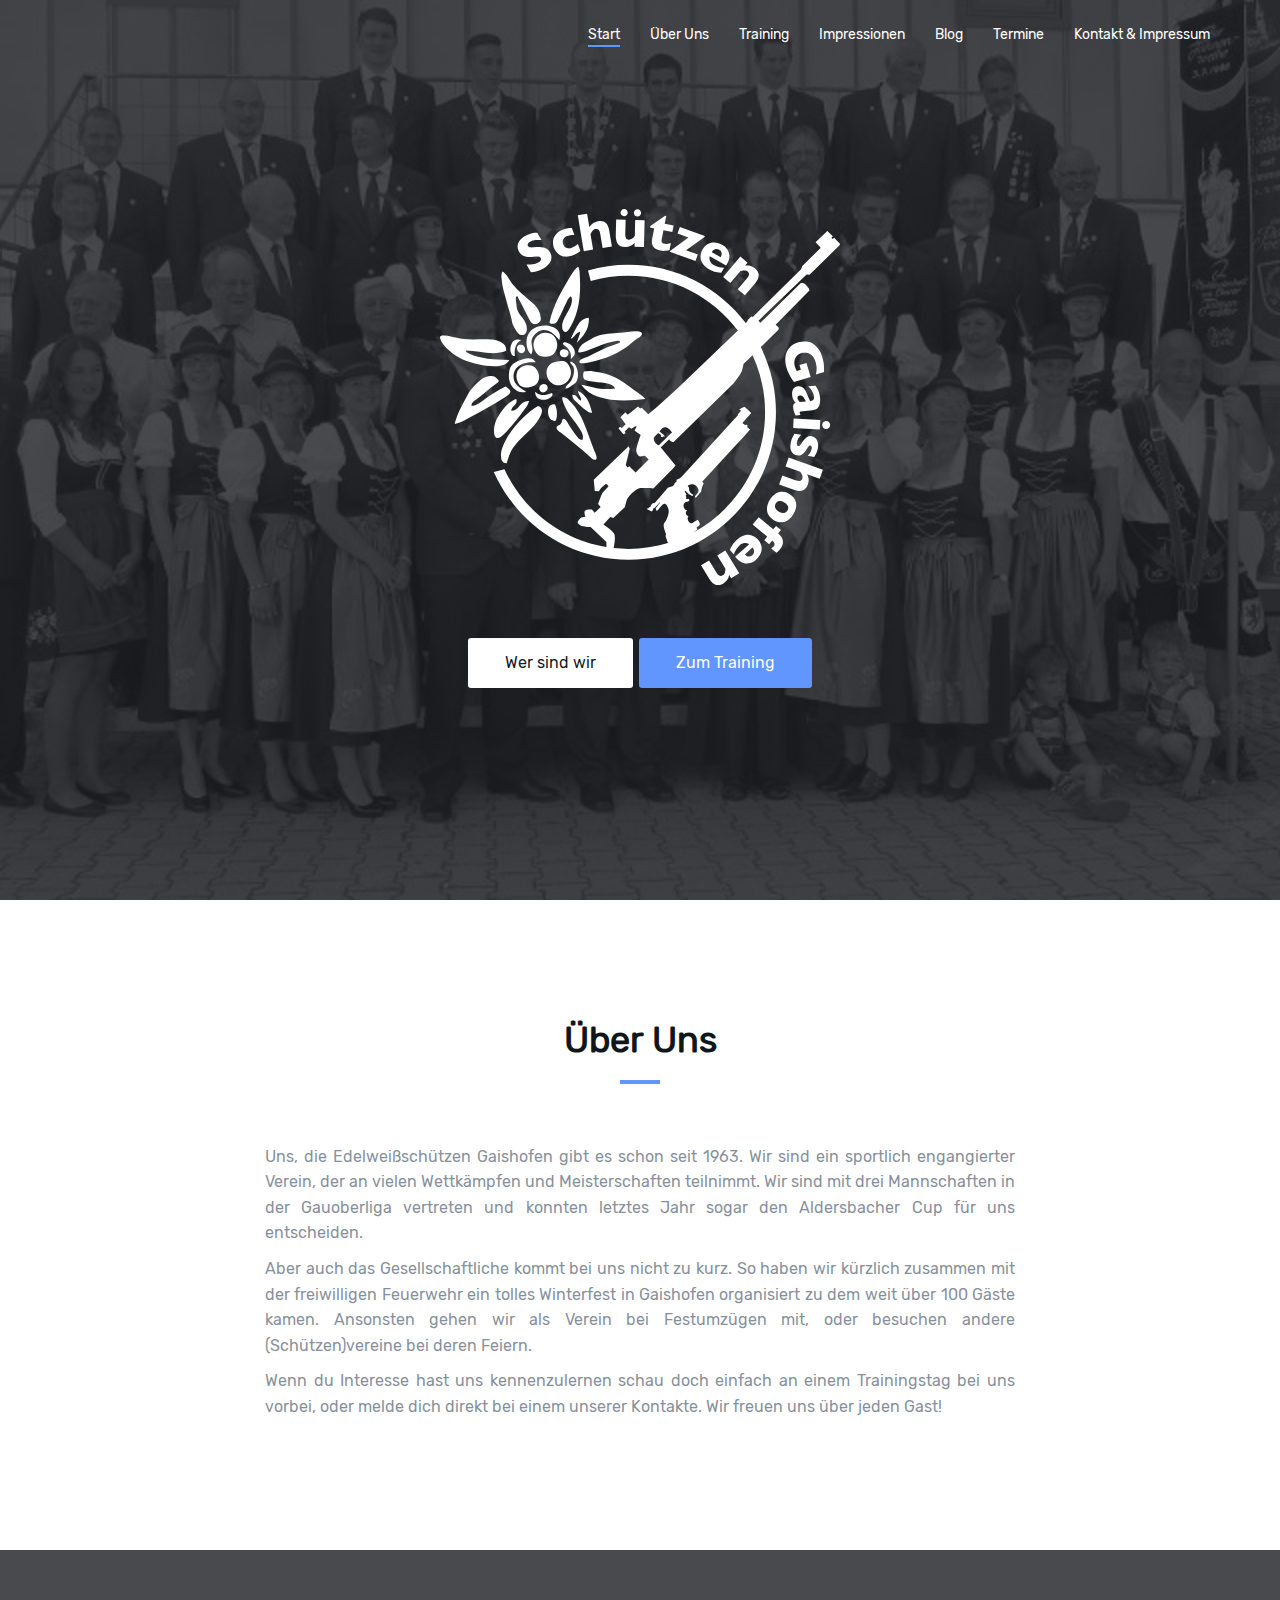
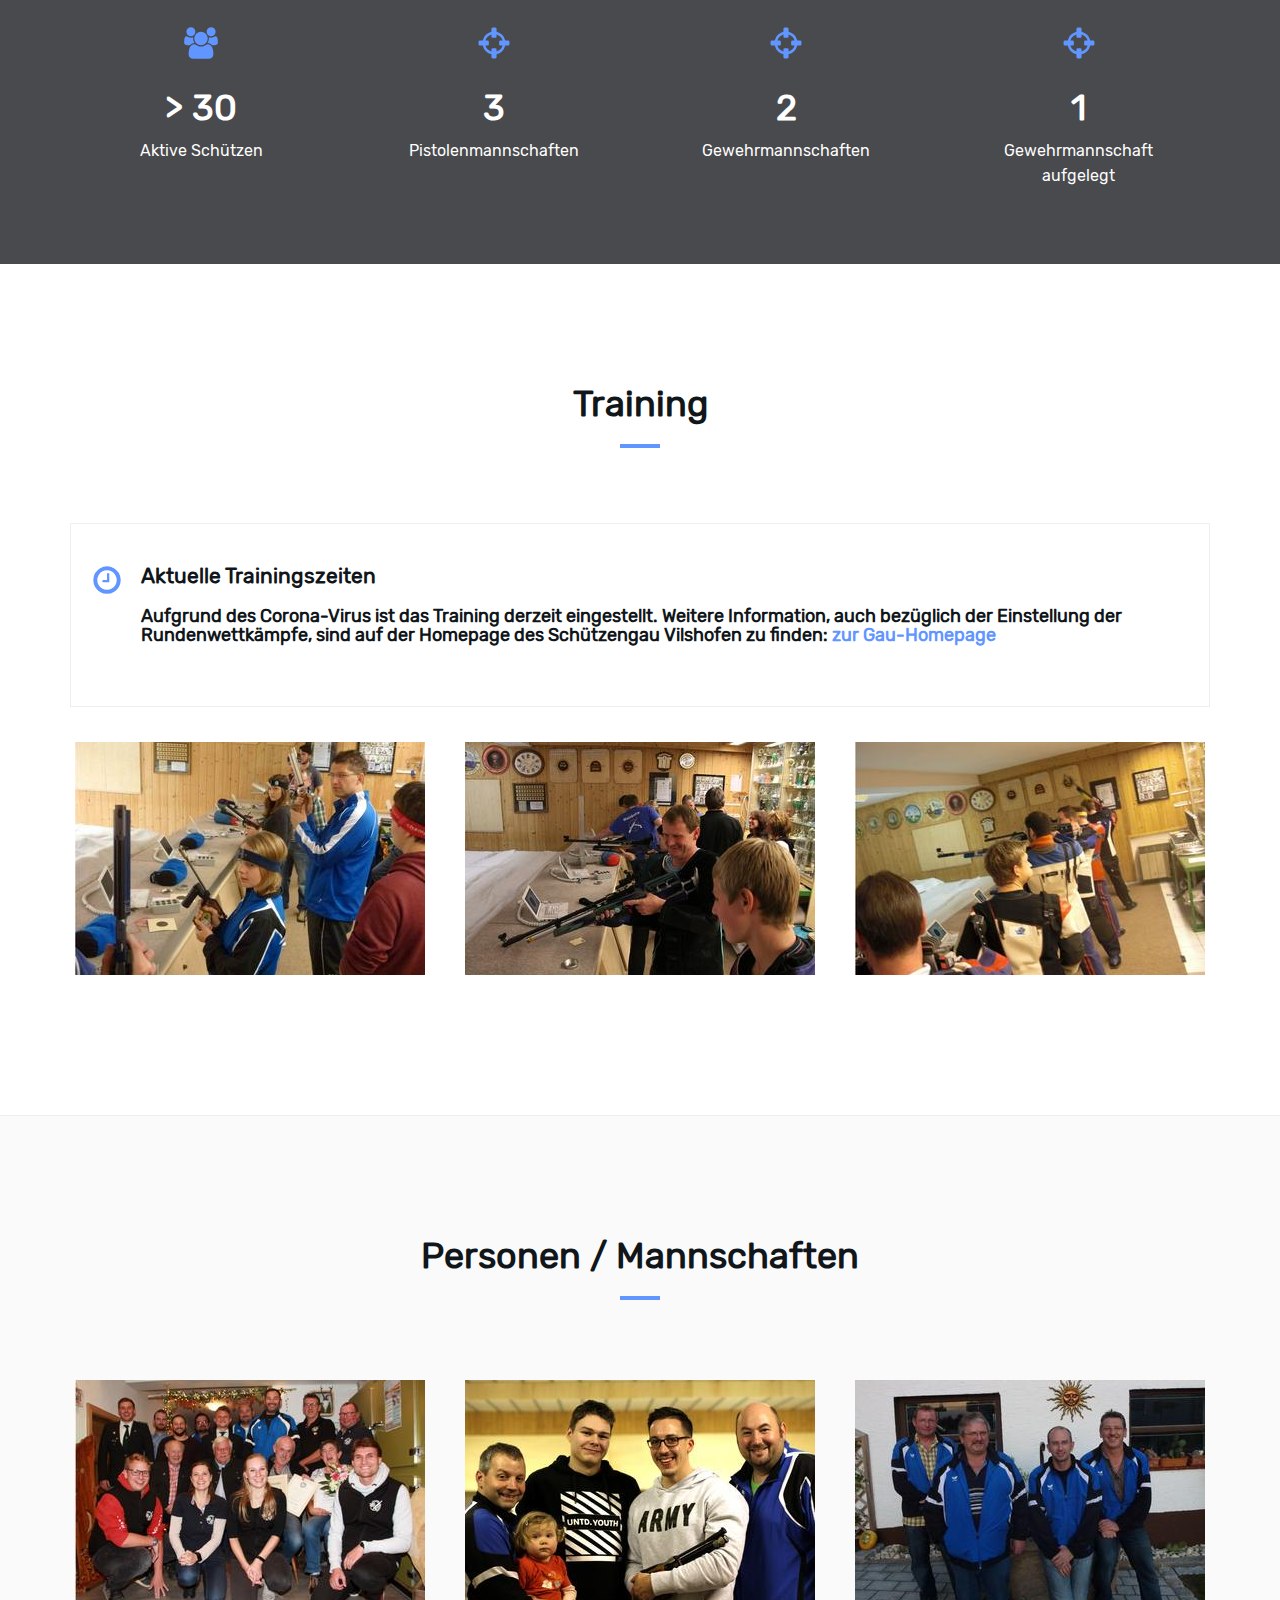
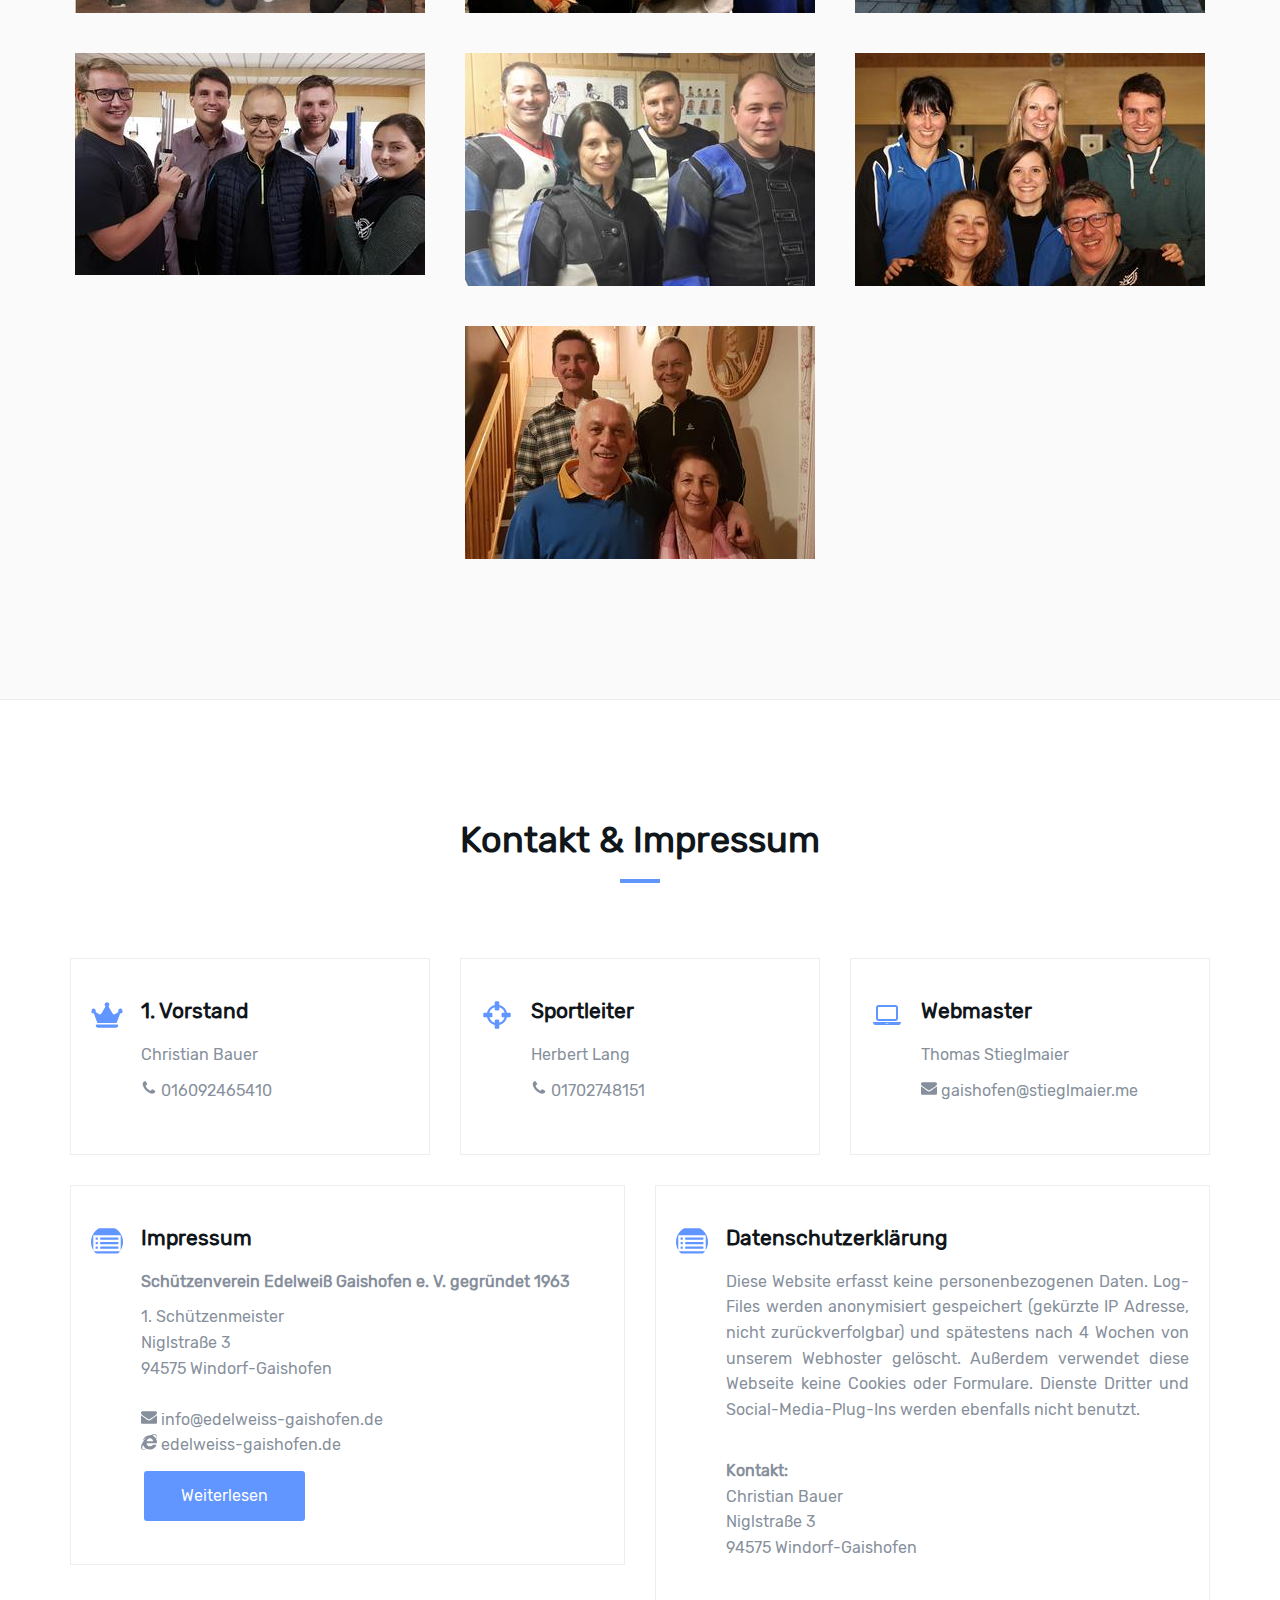
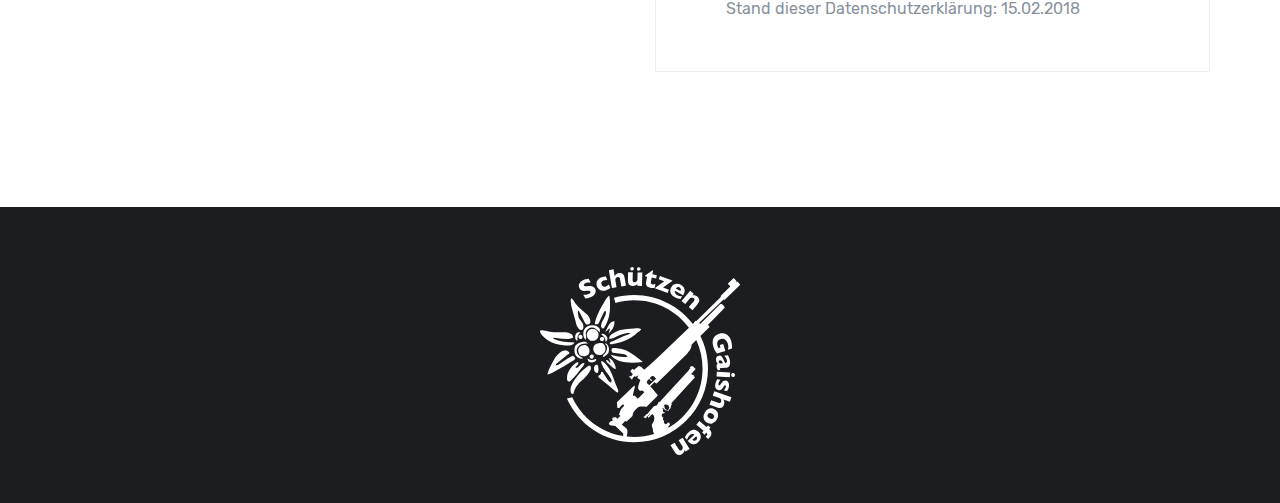
==== index.html @ 00c6cfe8 "Deploying to gh-pages from @ stieglma/schuetzen-homepage@9ee8846541df0fbdca6d14d2d46ef4770d014f0c 🚀" ====
<!DOCTYPE html><html lang="de"><head><meta charset="utf-8"><meta content="IE=edge" http-equiv="X-UA-Compatible"><meta content="width=device-width, initial-scale=1" name="viewport"><title>Schützenverein Edelweiß Gaishofen</title><link href="/theme/css/style.min.css?6a1dbee7" rel="stylesheet"></head><body><header id="home"><div class="bg-img" style="background-image: url('/theme/img/schuetzenverein_sw.jpg');"><div class="overlay"></div></div><nav class="navbar nav-transparent" id="nav"><div class="container"><div class="navbar-header"><div class="nav-collapse"><span></span></div></div><ul class="main-nav nav navbar-nav navbar-right"><li><a href="#home">Start</a></li><li><a href="#about">Über Uns</a></li><li><a href="#training">Training</a></li><li><a href="#impressions">Impressionen</a></li><li><a href="/blog.html">Blog</a></li><li><a href="/termine.html">Termine</a></li><li><a href="#contact">Kontakt &amp; Impressum</a></li></ul></div></nav><div class="home-wrapper"><div class="container"><div class="row"><div class="col-md-10 col-md-offset-1"><div class="home-content"><svg height="421.81848" viewbox="0 0 448.53719 421.81846" width="448.5372" xmlns="http://www.w3.org/2000/svg" xmlns:svg="http://www.w3.org/2000/svg"><style id="style2" type="text/css"> .st0{fill:#FFFFFF;} .st1{fill-rule:evenodd;clip-rule:evenodd;fill:#FFFFFF;} </style><g id="g38" transform="translate(-238.7628,-79.218353)"><path class="st0" d="m 362.12,127.56 c 1.25,2.22 1.76,4.46 1.54,6.72 -0.23,2.26 -1.11,4.39 -2.66,6.4 -1.55,2 -3.63,3.75 -6.26,5.23 -0.73,0.41 -1.66,0.87 -2.78,1.38 -1.12,0.51 -2.68,1.04 -4.69,1.61 -2.01,0.57 -4.2,0.97 -6.59,1.21 l -4.89,-8.71 c 2.42,0.1 4.7,0.03 6.84,-0.21 2.15,-0.24 4.21,-0.92 6.19,-2.03 1.83,-1.03 2.84,-1.99 3.04,-2.9 0.2,-0.91 0.15,-1.63 -0.15,-2.16 -0.54,-0.96 -1.45,-1.5 -2.74,-1.64 -1.29,-0.14 -3.01,-0.06 -5.17,0.23 -2.4,0.28 -4.61,0.34 -6.62,0.2 -2.01,-0.14 -3.89,-0.67 -5.64,-1.6 -1.75,-0.93 -3.18,-2.38 -4.29,-4.36 -1.07,-1.91 -1.58,-3.9 -1.51,-5.98 0.07,-2.07 0.81,-4.11 2.22,-6.12 1.41,-2.01 3.51,-3.79 6.29,-5.36 1.98,-1.11 3.92,-1.95 5.82,-2.51 1.9,-0.56 3.53,-0.91 4.89,-1.05 1.36,-0.14 2.33,-0.18 2.89,-0.14 l 4.68,8.32 c -2.04,-0.22 -4.18,-0.25 -6.42,-0.06 -2.25,0.18 -4.38,0.85 -6.42,1.99 -1.33,0.75 -2.15,1.55 -2.46,2.4 -0.31,0.85 -0.25,1.65 0.17,2.4 0.39,0.7 1.03,1.14 1.92,1.31 0.88,0.18 2.3,0.2 4.25,0.07 3.45,-0.25 6.29,-0.33 8.5,-0.23 2.22,0.1 4.16,0.56 5.85,1.38 1.68,0.8 3.08,2.21 4.2,4.21 z" id="path4" style="fill:#ffffff"></path><path class="st0" d="m 396.25,126.19 c -0.72,0.61 -1.49,1.21 -2.32,1.81 -0.83,0.59 -1.79,1.18 -2.88,1.77 -1.09,0.58 -2.32,1.12 -3.69,1.6 -3.08,1.09 -5.88,1.5 -8.38,1.21 -2.5,-0.29 -4.61,-1.01 -6.32,-2.18 -1.71,-1.17 -3.08,-2.5 -4.11,-3.98 -1.03,-1.49 -1.76,-2.86 -2.21,-4.11 -0.45,-1.26 -0.73,-2.78 -0.86,-4.59 -0.13,-1.8 0.09,-3.67 0.67,-5.6 0.58,-1.93 1.76,-3.79 3.52,-5.58 1.77,-1.79 4.21,-3.24 7.33,-4.35 2.09,-0.74 3.84,-1.2 5.25,-1.37 1.42,-0.17 2.89,-0.24 4.41,-0.22 l 2.78,7.84 c -3.62,0.12 -6.34,0.5 -8.16,1.15 -1.77,0.63 -3.16,1.72 -4.15,3.28 -1,1.56 -1.09,3.46 -0.3,5.72 0.53,1.5 1.32,2.63 2.37,3.42 1.05,0.78 2.18,1.23 3.4,1.33 1.22,0.11 2.36,-0.03 3.41,-0.4 1,-0.35 2.08,-0.9 3.25,-1.65 1.17,-0.75 2.57,-1.72 4.2,-2.92 z" id="path6" style="fill:#ffffff"></path><path class="st0" d="m 431.5,121.18 -10.43,1.75 -2.56,-15.3 c -0.02,-0.12 -0.03,-0.23 -0.04,-0.34 -0.01,-0.11 -0.04,-0.34 -0.1,-0.68 -0.24,-1.41 -0.75,-2.65 -1.55,-3.73 -0.79,-1.08 -2.03,-1.48 -3.71,-1.19 -1.31,0.22 -2.4,0.85 -3.26,1.9 -0.86,1.05 -1.63,2.31 -2.31,3.8 l 2.9,17.33 -10.44,1.73 -6.73,-40.16 10.43,-1.75 2.5,14.89 c 1.41,-2.12 2.9,-3.66 4.47,-4.61 1.57,-0.95 3.3,-1.58 5.2,-1.9 7.07,-1.18 11.27,2.19 12.6,10.13 z" id="path8" style="fill:#ffffff"></path><path class="st0" d="m 467.51,121.71 -10.6,-0.27 0.11,-4.26 c -1.53,1.57 -3.12,2.73 -4.78,3.48 -1.66,0.75 -3.63,1.1 -5.92,1.04 -4.52,-0.11 -7.42,-1.51 -8.68,-4.17 -1.27,-2.67 -1.86,-5.66 -1.77,-8.97 l 0.45,-17.56 10.6,0.27 -0.4,15.54 -0.02,0.62 c -0.04,1.63 0.19,3.06 0.7,4.29 0.51,1.24 1.66,1.88 3.46,1.92 1.55,0.04 2.78,-0.37 3.7,-1.23 0.92,-0.86 1.87,-1.96 2.85,-3.31 l 0.44,-17.56 10.6,0.27 z M 449.27,83.34 c -0.03,1.1 -0.44,2.03 -1.23,2.81 -0.8,0.77 -1.76,1.14 -2.89,1.12 -1.12,-0.03 -2.05,-0.45 -2.82,-1.28 -0.76,-0.82 -1.13,-1.77 -1.1,-2.85 0.03,-1.08 0.44,-2.01 1.25,-2.79 0.8,-0.78 1.76,-1.16 2.88,-1.13 1.11,0.03 2.05,0.45 2.82,1.28 0.74,0.81 1.11,1.76 1.09,2.84 z m 14.97,0.38 c -0.03,1.1 -0.44,2.03 -1.23,2.8 -0.79,0.77 -1.76,1.15 -2.89,1.12 -1.14,-0.03 -2.08,-0.45 -2.83,-1.26 -0.76,-0.81 -1.12,-1.77 -1.09,-2.86 0.03,-1.09 0.44,-2.03 1.23,-2.81 0.79,-0.77 1.76,-1.15 2.89,-1.12 1.12,0.03 2.05,0.45 2.82,1.28 0.76,0.82 1.13,1.77 1.1,2.85 z" id="path10" style="fill:#ffffff"></path><path class="st0" d="m 496.08,125.49 c -1.18,0.31 -2.76,0.52 -4.75,0.63 -1.99,0.11 -3.85,0 -5.58,-0.34 -7.48,-1.46 -10.51,-5.84 -9.08,-13.14 l 2.28,-11.71 -4.7,-0.92 0.36,-1.82 16.69,-11.47 1.18,0.23 -1.72,8.8 9.92,1.93 -1.4,7.21 -9.92,-1.93 -1.83,9.4 c -0.21,1.1 -0.32,1.99 -0.31,2.69 0,0.7 0.27,1.33 0.81,1.91 0.54,0.57 1.44,0.98 2.71,1.23 1.65,0.32 3.96,0.05 6.92,-0.81 z" id="path12" style="fill:#ffffff"></path><path class="st0" d="m 535.38,110.5 -20.66,14.97 13.17,4.78 -2.67,7.35 -28.83,-10.47 0.33,-0.91 20.66,-14.97 -12.32,-4.47 2.67,-7.35 27.97,10.16 z" id="path14" style="fill:#ffffff"></path><path class="st0" d="m 559.59,142.66 -18.34,-10.37 c -0.54,1.79 -0.39,3.58 0.44,5.38 0.83,1.8 2.13,3.2 3.9,4.2 3.1,1.75 7.02,2.82 11.76,3.2 l -3.22,5.7 c -1.74,-0.06 -3.73,-0.35 -5.97,-0.86 -2.24,-0.51 -4.85,-1.61 -7.81,-3.29 -3.21,-1.81 -5.6,-3.95 -7.17,-6.42 -1.58,-2.47 -2.34,-5.04 -2.3,-7.71 0.04,-2.68 0.79,-5.31 2.26,-7.9 1.45,-2.56 3.3,-4.53 5.56,-5.92 2.26,-1.39 4.84,-2.02 7.74,-1.9 2.9,0.12 5.95,1.09 9.16,2.9 2.12,1.19 3.9,2.81 5.36,4.83 1.45,2.03 2.23,4.43 2.33,7.22 0.1,2.79 -0.78,5.82 -2.63,9.1 z m -6.07,-9.44 c 0.94,-1.67 1.29,-3.24 1.02,-4.7 -0.26,-1.46 -1.17,-2.64 -2.72,-3.51 -1.54,-0.87 -3.06,-1.06 -4.58,-0.58 -1.52,0.48 -2.74,1.54 -3.67,3.17 z" id="path16" style="fill:#ffffff"></path><path class="st0" d="m 580.68,176.03 -8.08,-6.82 10,-11.86 0.4,-0.47 c 1.06,-1.26 1.78,-2.53 2.16,-3.81 0.37,-1.28 -0.13,-2.51 -1.52,-3.69 -0.66,-0.56 -1.34,-0.92 -2.05,-1.1 -0.71,-0.18 -1.43,-0.24 -2.15,-0.18 -0.73,0.05 -1.38,0.15 -1.95,0.28 -0.57,0.13 -1.17,0.28 -1.8,0.45 l -11.33,13.43 -8.08,-6.82 19.29,-22.86 8.08,6.82 -2.77,3.28 c 2.42,-0.29 4.5,-0.17 6.24,0.37 1.74,0.54 3.4,1.46 4.97,2.79 5.48,4.62 5.45,10.21 -0.08,16.77 z" id="path18" style="fill:#ffffff"></path><path class="st0" d="m 635.68,273.07 c -0.57,-0.75 -1.05,-1.39 -1.44,-1.93 -0.39,-0.54 -0.75,-1.06 -1.08,-1.56 -0.34,-0.5 -0.79,-1.24 -1.38,-2.21 -0.95,-1.66 -1.8,-3.34 -2.55,-5.05 -0.75,-1.71 -1.42,-3.55 -2.01,-5.51 -1.19,-3.96 -1.57,-7.83 -1.14,-11.62 0.43,-3.79 1.86,-7.15 4.3,-10.08 2.43,-2.93 5.86,-5.06 10.29,-6.39 2.85,-0.86 5.81,-1.18 8.87,-0.97 3.06,0.21 5.74,1.14 8.03,2.78 1.9,1.35 3.48,2.82 4.75,4.41 1.27,1.59 2.28,3.21 3.05,4.87 0.76,1.65 1.46,3.52 2.08,5.6 1.04,3.43 1.63,6.34 1.78,8.73 0.16,2.39 0.21,5.04 0.17,7.96 l -9.22,2.78 c 0.5,-2.07 0.8,-4.2 0.9,-6.38 0.1,-2.18 -0.29,-4.74 -1.18,-7.68 -1.02,-3.4 -2.48,-5.92 -4.38,-7.56 -1.9,-1.65 -3.86,-2.6 -5.88,-2.86 -2.02,-0.26 -3.87,-0.14 -5.54,0.36 -1.97,0.59 -3.64,1.6 -5.03,3.02 -1.38,1.42 -2.3,3.21 -2.74,5.37 -0.45,2.16 -0.27,4.55 0.52,7.18 0.45,1.5 1.13,3.03 2.03,4.6 l 4.58,-1.38 -1.59,-5.29 7.85,-2.36 4.69,15.56 z" id="path20" style="fill:#ffffff"></path><path class="st0" d="m 637.55,310.66 c -0.73,-1.49 -1.34,-2.87 -1.82,-4.15 -0.48,-1.28 -0.8,-2.83 -0.95,-4.67 -0.15,-1.74 0.06,-2.97 0.62,-3.71 0.56,-0.73 1.26,-1.29 2.12,-1.65 -1.01,-1.06 -1.88,-2.25 -2.59,-3.59 -0.71,-1.34 -1.16,-3.13 -1.35,-5.37 -0.18,-2.17 0.05,-3.95 0.69,-5.35 0.64,-1.4 1.51,-2.42 2.6,-3.05 1.1,-0.63 2.25,-1 3.46,-1.1 1.83,-0.15 3.39,0.18 4.67,1.01 1.28,0.83 2.36,1.99 3.26,3.49 0.89,1.5 1.86,3.5 2.89,6.01 0.59,1.42 1.04,2.5 1.35,3.23 0.31,0.73 0.54,1.28 0.71,1.64 0.17,0.36 0.38,0.73 0.63,1.13 1.44,-0.12 2.55,-0.51 3.32,-1.16 0.77,-0.66 1.07,-1.96 0.91,-3.91 -0.19,-2.3 -0.88,-4.4 -2.06,-6.28 -1.18,-1.89 -2.64,-3.58 -4.38,-5.09 l 8.08,-0.68 c 1.05,1.23 1.93,2.58 2.66,4.05 0.72,1.47 1.3,3.03 1.73,4.66 0.43,1.63 0.72,3.3 0.86,5 0.36,4.31 -0.2,7.63 -1.68,9.94 -1.48,2.32 -3.69,3.6 -6.62,3.85 l -11.51,0.97 c -1.09,0.09 -1.9,0.26 -2.42,0.51 -0.52,0.25 -0.76,0.65 -0.71,1.19 0.05,0.66 0.42,1.54 1.08,2.62 z m 4.47,-15.14 7.06,-0.59 c -1.22,-2.41 -2.29,-4.16 -3.2,-5.24 -0.91,-1.08 -2.05,-1.57 -3.44,-1.45 -1,0.08 -1.73,0.44 -2.21,1.06 -0.48,0.62 -0.69,1.31 -0.62,2.07 0.06,0.72 0.32,1.42 0.78,2.1 0.46,0.67 1.01,1.35 1.63,2.05 z" id="path22" style="fill:#ffffff"></path><path class="st0" d="m 634.76,324.79 0.54,-10.59 29.87,1.54 -0.55,10.59 z m 36.8,1.04 c -1.23,-0.06 -2.26,-0.56 -3.07,-1.48 -0.82,-0.92 -1.19,-1.99 -1.13,-3.21 0.04,-0.82 0.27,-1.56 0.7,-2.21 0.43,-0.65 0.99,-1.16 1.68,-1.52 0.7,-0.36 1.45,-0.51 2.28,-0.47 1.21,0.06 2.24,0.55 3.07,1.45 0.84,0.91 1.22,1.97 1.16,3.21 -0.06,1.21 -0.56,2.24 -1.48,3.07 -0.92,0.83 -1.99,1.22 -3.21,1.16 z" id="path24" style="fill:#ffffff"></path><path class="st0" d="m 639.05,355.42 c -2.7,-0.47 -4.73,-1.83 -6.07,-4.1 -1.35,-2.27 -1.69,-5.35 -1.01,-9.25 0.37,-2.18 0.91,-4.09 1.6,-5.72 0.69,-1.63 1.58,-3.39 2.66,-5.27 l 7.41,1.28 c -1.31,1.58 -2.33,2.98 -3.07,4.18 -0.75,1.2 -1.25,2.58 -1.52,4.12 -0.45,2.61 0.04,4.03 1.47,4.28 0.48,0.08 0.94,-0.03 1.38,-0.34 0.44,-0.31 0.98,-0.9 1.61,-1.75 0.64,-0.86 1.42,-2.01 2.34,-3.46 1.18,-1.78 2.6,-3.23 4.26,-4.33 1.66,-1.1 3.52,-1.48 5.59,-1.12 1.47,0.25 2.8,0.95 3.99,2.08 1.2,1.13 2.07,2.68 2.61,4.64 0.54,1.96 0.6,4.23 0.15,6.8 -0.11,0.62 -0.29,1.4 -0.54,2.34 -0.25,0.94 -0.69,2.11 -1.31,3.5 -0.62,1.39 -1.38,2.69 -2.28,3.88 l -7.21,-1.24 c 0.47,-0.55 0.87,-1.02 1.19,-1.39 0.32,-0.37 0.7,-0.88 1.13,-1.52 0.43,-0.64 0.85,-1.41 1.25,-2.3 0.4,-0.9 0.69,-1.83 0.86,-2.82 0.21,-1.2 0.11,-2.06 -0.27,-2.58 -0.39,-0.53 -0.81,-0.83 -1.27,-0.91 -0.48,-0.08 -0.97,0.07 -1.46,0.46 -0.5,0.39 -1.19,1.33 -2.08,2.83 -1.29,2.16 -2.52,3.86 -3.7,5.09 -1.18,1.23 -2.37,2.04 -3.59,2.44 -1.22,0.38 -2.59,0.44 -4.12,0.18 z" id="path26" style="fill:#ffffff"></path><path class="st0" d="m 619.02,388.03 3.55,-9.97 14.62,5.2 c 0.11,0.04 0.22,0.08 0.31,0.13 0.1,0.05 0.31,0.13 0.64,0.25 1.35,0.48 2.69,0.63 4.02,0.46 1.33,-0.17 2.28,-1.06 2.85,-2.67 0.45,-1.25 0.42,-2.51 -0.08,-3.77 -0.5,-1.26 -1.23,-2.55 -2.19,-3.87 l -16.55,-5.89 3.54,-9.96 38.37,13.64 -3.55,9.97 -14.23,-5.06 c 1.17,2.27 1.79,4.32 1.85,6.15 0.07,1.83 -0.22,3.65 -0.87,5.46 -2.4,6.76 -7.4,8.78 -14.98,6.08 z" id="path28" style="fill:#ffffff"></path><path class="st0" d="m 613.08,428.14 c -2.56,-1.52 -4.51,-3.43 -5.86,-5.74 -1.34,-2.3 -1.94,-4.9 -1.78,-7.81 0.15,-2.9 1.18,-5.95 3.07,-9.13 1.89,-3.18 4.08,-5.54 6.55,-7.06 2.48,-1.52 5.05,-2.24 7.7,-2.15 2.66,0.09 5.27,0.89 7.83,2.41 1.94,1.15 3.51,2.5 4.73,4.06 1.22,1.55 2.07,3.32 2.54,5.3 0.48,1.98 0.5,4.08 0.06,6.31 -0.43,2.23 -1.37,4.54 -2.8,6.95 -1.44,2.43 -3.05,4.37 -4.81,5.84 -1.77,1.46 -3.62,2.45 -5.54,2.96 -1.92,0.51 -3.87,0.6 -5.84,0.27 -1.96,-0.32 -3.91,-1.06 -5.85,-2.21 z m 5.69,-9.57 c 2.04,1.21 3.9,1.72 5.57,1.52 1.68,-0.2 3.02,-1.14 4.02,-2.82 0.99,-1.67 1.17,-3.29 0.55,-4.85 -0.63,-1.57 -1.96,-2.96 -4,-4.17 -2.02,-1.2 -3.89,-1.7 -5.6,-1.51 -1.71,0.19 -3.05,1.11 -4.03,2.76 -1,1.68 -1.18,3.31 -0.53,4.9 0.64,1.56 1.98,2.96 4.02,4.17 z" id="path30" style="fill:#ffffff"></path><path class="st0" d="m 610.16,459.89 c 1.31,-1 2.28,-1.89 2.92,-2.66 0.72,-0.87 1,-1.8 0.83,-2.76 -0.17,-0.97 -0.78,-1.88 -1.84,-2.75 l -0.81,-0.67 -3.4,4.13 -5.54,-4.56 3.4,-4.13 -16.35,-13.47 6.74,-8.19 16.35,13.47 3.1,-3.76 5.54,4.56 -3.1,3.77 0.41,0.34 c 1.62,1.33 2.89,2.91 3.82,4.72 0.93,1.82 1.26,3.84 0.99,6.08 -0.27,2.24 -1.39,4.56 -3.38,6.97 -1.12,1.36 -2.39,2.61 -3.81,3.75 z" id="path32" style="fill:#ffffff"></path><path class="st0" d="m 569.77,469.27 15.61,-14.15 c -1.53,-1.07 -3.28,-1.5 -5.24,-1.27 -1.97,0.22 -3.71,1.02 -5.21,2.39 -2.64,2.39 -4.89,5.78 -6.74,10.15 l -4.4,-4.85 c 0.61,-1.64 1.51,-3.44 2.7,-5.4 1.19,-1.97 3.05,-4.09 5.58,-6.38 2.73,-2.47 5.51,-4.07 8.35,-4.79 2.84,-0.72 5.52,-0.64 8.05,0.24 2.53,0.88 4.8,2.42 6.8,4.63 1.97,2.18 3.26,4.56 3.87,7.14 0.61,2.58 0.4,5.23 -0.63,7.95 -1.03,2.72 -2.9,5.31 -5.64,7.78 -1.8,1.63 -3.89,2.82 -6.27,3.56 -2.38,0.74 -4.91,0.72 -7.59,-0.06 -2.68,-0.78 -5.28,-2.57 -7.81,-5.35 z m 10.87,-2.79 c 1.29,1.42 2.67,2.24 4.14,2.45 1.47,0.21 2.87,-0.28 4.19,-1.48 1.31,-1.18 1.97,-2.57 2,-4.17 0.02,-1.59 -0.6,-3.09 -1.86,-4.48 z" id="path34" style="fill:#ffffff"></path><path class="st0" d="m 531.46,478.81 9.02,-5.53 8.11,13.22 0.32,0.53 c 0.86,1.4 1.84,2.48 2.94,3.25 1.1,0.76 2.43,0.66 3.98,-0.29 0.73,-0.45 1.3,-0.98 1.69,-1.6 0.39,-0.62 0.67,-1.28 0.85,-1.99 0.18,-0.71 0.29,-1.35 0.34,-1.93 0.06,-0.59 0.1,-1.2 0.14,-1.85 l -9.19,-14.98 9.02,-5.53 15.64,25.5 -9.02,5.53 -2.24,-3.66 c -0.49,2.39 -1.26,4.33 -2.31,5.81 -1.05,1.49 -2.46,2.76 -4.21,3.84 -6.11,3.75 -11.41,1.97 -15.9,-5.35 z" id="path36" style="fill:#ffffff"></path></g><path class="st1" d="m 226.4472,138.93165 c 0.08,3.7 -3.61,5.15 -6.04,6.91 -2.49,1.81 -4.85,4.07 -7.19,5.9 -12.52,9.81 -26.29,16.52 -46.5,20.3 -2.16,0.41 -9.93,2.36 -10.52,-0.55 -0.62,-3.07 8.43,-5.48 10.59,-6.5 9.9,-4.67 18.29,-9.58 29.45,-13.18 2.01,-0.65 4.49,-0.91 5.78,-2.74 -1.28,-1.92 -4.03,-1.21 -6.02,-0.86 -10.86,1.92 -19.64,6.02 -28.79,9.7 -3.65,1.48 -7.56,3.37 -12.28,2.82 0.78,-8.44 7.93,-11.43 14.7,-15.08 3.51,-1.9 7.25,-3.56 11.44,-4.57 8.73,-2.1 19.17,-2.08 29.41,-3.24 5.63,-0.65 12.4,-1.57 15.97,1.09 z" id="path40" style="clip-rule:evenodd;fill:#ffffff;fill-rule:evenodd"></path><path class="st1" d="m 161.4372,182.16165 c 7.17,-0.76 5.26,-1.38 19.61,1.38 16,3.08 26.71,12.06 37.35,19.96 1.94,1.44 10.82,7.28 11.79,9.61 -29.87,3.64 -59.22,1.85 -71.9,-16.1 11.89,2.16 23.23,6.76 38.22,4.11 -3.69,-7.38 -17.46,-6.13 -27.64,-8.08 -2.64,-0.5 -6.36,-1.17 -7.4,-2.57 -1.4,-1.89 -1.25,-6.28 -0.03,-8.31 z" id="path42" style="clip-rule:evenodd;fill:#ffffff;fill-rule:evenodd"></path><path class="st1" d="m 128.8972,219.22165 c 2.68,4.52 2.96,13.64 0.87,18.19 -10.7,2.25 -12.14,-20.62 -0.87,-18.19 z" id="path44" style="clip-rule:evenodd;fill:#ffffff;fill-rule:evenodd"></path><path class="st1" d="m 74.8072,285.01165 c -5.29,0.34 -6.48,-3.67 -6.42,-9.5 0.06,-5.96 3.22,-12.49 5.87,-17.38 5.42,-10.01 13.32,-18.67 21.18,-26.18 4.26,-4.06 8.7,-7.6 13.56,-10.49 2.14,-1.27 4.53,1.02 5.1,3.27 0.93,3.66 -1.2,7.02 -2.61,9.57 -7.32,13.3 -21.39,21.21 -29.53,33.43 -3.39,5.05 -5.43,10.71 -7.15,17.28 z" id="path46" style="clip-rule:evenodd;fill:#ffffff;fill-rule:evenodd"></path><path class="st0" d="m 74.6672,103.64165 c 1.73,6.32 3.65,12.43 5.23,18.62 0.59,2.26 0.79,4.77 1.53,6.58 0.64,1.57 2.22,4.73 3.19,6.19 2.49,3.78 3.93,6.54 7.95,6.25 3.15,-0.23 4.65,-3.34 4.81,-6.29 0.58,-10.34 -8.32,-14.54 -10.7,-22.04 -0.68,-2.15 -0.88,-5.31 -1.28,-8.23 -0.38,-2.78 -1.05,-6.180003 1.15,-7.120003 4.1,8.110003 8.37,15.610003 12.46,24.090003 1.21,2.49 2.98,6.32 5.18,7.06 4.32,1.45 8.84,-1.69 8.86,-5.3 0.03,-7.02 -4.18,-13.46 -7.63,-16.65 -8.49,-7.850003 -17.73,-14.320003 -24.5,-23.100003 -3.56,-4.61 -5.72,-10.22 -10.49,-13.56 -0.02,-0.11 -0.04,-0.21 -0.19,-0.17 -1.33,1.24 -1.48,4.5 -1.3,7.5 0.55,9.29 3.28,17.2 5.73,26.170003 z" id="path48" style="fill:#ffffff"></path><path class="st0" d="m 128.3772,128.38165 c 2.76,-0.39 4.03,-4.47 5.32,-6.86 3.05,-5.7 5.25,-11.08 7.92,-16.43 1.37,-2.75 2.47,-5.960003 5.12,-7.210003 0.96,1.15 1.36,3.070003 1.24,4.970003 -0.34,5.15 -3.41,10.05 -5.88,14.67 -2.42,4.53 -5.66,9.51 -5.09,15.52 0.25,2.65 1.86,5.21 4.13,4.96 2.14,-0.23 4.2,-4.17 5.37,-6.15 8.65,-14.64 11.83,-33.520003 10.26,-56.690003 -0.25,-3.78 -0.09,-7.7 -1.8,-10.54 -0.12,0.01 -0.24,0.02 -0.36,0.02 -5.08,4.14 -8.27,10.32 -11.73,16.32 -7.89,13.7 -15.22,26.060003 -19.9,45.060003 -0.78,3.15 2.89,2.71 5.4,2.36 z" id="path50" style="fill:#ffffff"></path><path class="st0" d="m 146.5072,145.58165 c 4.87,-1.56 5.36,-6.94 10.84,-7.95 -0.89,4.47 -2.78,8.06 -3.86,12.36 6.4,-7.04 14.13,-14.39 13.45,-28.18 -5.14,0.54 -8.37,2.57 -10.64,5.59 -3.63,4.82 -7.29,12.81 -9.79,18.18 z" id="path52" style="fill:#ffffff"></path><path class="st0" d="m 98.3672,141.88165 c -2.36,5.76 -1.69,15.65 2.77,20.26 l 0.98,1.01 0.66,-1.24 c 1.5,-2.84 0.92,-5.71 0.36,-8.5 -0.33,-1.64 -0.64,-3.19 -0.56,-4.73 0.33,-5.98 6.85,-12.53 12.92,-12.98 7.17,-0.52 11.52,3.98 15.71,8.33 0.45,0.46 0.88,0.92 1.32,1.36 l 1.35,1.37 0.38,-1.89 c 0.63,-3.13 -0.08,-6.06 -2.05,-8.47 -3.51,-4.3 -9.8,-5.82 -14.11,-5.82 -9.59,0.01 -16.78,4.13 -19.73,11.3 z" id="path54" style="fill:#ffffff"></path><path class="st0" d="m 77.6472,169.20165 c -16.32,-0.31 -33.2,-1.27 -44.55,-6.93 -1.62,-0.81 -3.92,-1.39 -4.21,-3.51 14.53,-0.01 30.65,6.36 45.36,0.19 -0.04,-4.56 -1.51,-6.57 -4,-8.41 -8.31,-6.12 -20.13,-4.1 -34.06,-4.2 -6.81,-0.04 -12.46,-0.86 -17.3,-1.9 -5.14,-1.11 -10.82,-3.35 -16.79,-2.48 -0.62,0.09 -1.88999999,0.9 -2.05999999,1.58 -0.25,1.03 0.82,3.8 1.41999999,4.96 2.1,4.07 6.03,7.56 8.82,10.25 8.94,8.6 20.52,12.78 33.75,15.61 10.73,2.3 29.16,4.45 33.62,-5.16 z" id="path56" style="fill:#ffffff"></path><path class="st0" d="m 124.4772,164.42165 c 4.14,-1.75 7.83,-7.94 6.82,-14.01 -1.32,-8 -6.98,-12.67 -15.4,-11.43 -7.21,1.06 -11.98,8.14 -10.88,15.37 0.67,4.47 4.22,9.58 8.32,10.82 2.44,0.73 8.41,0.4 11.14,-0.75 z" id="path58" style="fill:#ffffff"></path><path class="st0" d="m 80.5372,150.54165 c -2.18,3.72 -2.28,8.83 -0.26,12.43 0.32,0.56 1.2,1.88 2.41,1.88 0.19,0 0.37,-0.03 0.54,-0.09 l 0.74,-0.26 -0.06,-0.79 c -0.59,-7.24 1.15,-12.41 5.17,-15.37 l 1.92,-1.41 -2.35,-0.42 c -3.31,-0.59 -6.27,0.9 -8.11,4.03 z" id="path60" style="fill:#ffffff"></path><path class="st0" d="m 86.2872,156.75165 c 0.32,2.39 2.36,4.95 4.9,4.95 0.17,0 0.35,-0.01 0.52,-0.04 2.38,-0.34 3.91,-2.38 3.73,-4.95 -0.17,-2.3 -1.84,-4.64 -4.72,-4.64 -0.49,0 -0.99,0.07 -1.51,0.21 -2.06,0.55 -3.2,2.31 -2.92,4.47 z" id="path62" style="fill:#ffffff"></path><path class="st0" d="m 77.5672,191.16165 c 1.07,6.9 7.15,14.35 15.1,14.35 0.46,0 0.92,-0.02 1.38,-0.07 l 2.67,-0.29 -2.19,-1.56 c -0.59,-0.42 -1.19,-0.84 -1.81,-1.26 -4.49,-3.09 -9.13,-6.28 -10.13,-12.42 -0.64,-3.97 0.49,-8.31 2.94,-11.33 3.95,-4.85 11.25,-7.39 19.6,-6.79 l 2.2,0.16 -1.3,-1.78 c -1.28,-1.76 -3.7,-2.72 -6.79,-2.72 -0.67,0 -1.37,0.05 -2.08,0.14 -6.19,0.78 -14.43,4.07 -17.51,8.62 -2.31,3.44 -2.8,10.27 -2.08,14.95 z" id="path64" style="fill:#ffffff"></path><path class="st0" d="m 136.2672,197.22165 c 5.82,-1.21 10.67,-7.06 10.63,-13.9 -0.02,-3.24 -1.62,-6.57 -2.54,-8.14 -0.77,-1.33 -2.14,-3.46 -4.26,-4.23 -2.01,-0.73 -6.13,-0.38 -8.67,0.05 -3.76,0.64 -5.46,1.17 -7.41,2.67 -9.99,7.68 -2.49,26.61 12.25,23.55 z" id="path66" style="fill:#ffffff"></path><path class="st0" d="m 147.3572,198.28165 c 1.81,-1.35 3.99,-2.43 5.31,-4.33 4.64,-6.7 1.47,-21.14 -6.08,-23.07 -1.53,1.98 1.88,3.74 2.72,5.42 2.6,5.24 -0.01,12.68 -2.34,16.24 -2.05,3.12 -5.57,5.15 -6.46,8.75 3.02,0.34 4.93,-1.57 6.85,-3.01 z" id="path68" style="fill:#ffffff"></path><path class="st0" d="m 109.6972,194.31165 c 3.74,-7.21 -0.43,-15.89 -5.76,-18.39 -1.9,-0.9 -5.01,-1.02 -7.27,-0.6 -5.43,1.03 -8.95,4.23 -10.16,7.37 -2.49,6.47 1.39,14.12 4.51,15.96 6.24,3.66 16.35,0.17 18.68,-4.34 z" id="path70" style="fill:#ffffff"></path><path class="st0" d="m 76.9372,201.40165 c -1.04,-0.88 -2.35,-1.66 -3.41,-2.3 -8.91,4.36 -16.41,9.4 -24.13,14.64 -4.17,2.83 -8.05,6.67 -14.17,6.91 0.11,-4.09 3.88,-5.89 6.52,-7.84 7.08,-5.25 13.14,-11.12 20.39,-16.37 1.42,-1.03 3.81,-2.11 3.73,-3.68 -0.05,-0.94 -1.51,-2.21 -2.38,-3.09 -2.28,-2.34 -4.38,-3.01 -9,-2.28 -6.31,0.99 -10.38,5.13 -14.38,9.1 -4.11,4.07 -7.31,8.36 -9.77,13.13 -5.67,10.98 -11.35,19.76 -13.78,31.46 6.59,-0.98 11.83,-4.66 17.21,-7.48 13.41,-7.07 26.62,-14.5 39.12,-22.51 3.84,-2.48 8.84,-5.58 4.05,-9.69 z" id="path72" style="fill:#ffffff"></path><path class="st0" d="m 153.2972,216.67165 c 3.63,3.62 6.59,6.22 10.37,9.05 1.91,1.43 3.99,3.25 6.86,2.61 -2.56,-11.15 -6.71,-20.47 -15.73,-24.23 0.34,4.39 3.7,6.35 3.43,10.79 -4.27,-1.04 -4.26,-7 -9.83,-6.56 0.03,4.36 2.51,5.95 4.9,8.34 z" id="path74" style="fill:#ffffff"></path><path class="st0" d="m 79.8772,226.32165 c 0.31,-5.62 7.96,-6.56 5.6,-13.38 -0.12,0.01 -0.24,0.02 -0.36,0.02 -6.78,2.77 -11.85,8.04 -16.38,14.3 -4.39,6.06 -8.13,12.63 -8.16,20.96 -0.01,3.95 0.56,7.77 3.11,8.46 2.7,0.73 5.31,-1.81 7,-3.36 8.72,-7.98 15.29,-17.15 22.09,-26.06 2.78,-3.65 6.1,-7.18 7.14,-12.04 -10.71,-0.6 -10.33,10.84 -20.04,11.1 z" id="path76" style="fill:#ffffff"></path><path class="st0" d="m 173.0372,270.98165 c -8.3,-20.43 -12.64,-40.56 -26.24,-54.23 -2.43,-2.44 -5.57,-6.71 -9.75,-5.31 -0.19,1.85 0.9,5 1.76,7.29 4.24,11.34 11.86,18.34 17.57,27.36 2.17,3.42 5.32,7.91 3.39,12.77 -3.3,0.2 -4.98,-2.36 -6.62,-4.42 -3.76,-4.74 -5.87,-8.4 -9.22,-13.47 -0.94,-1.43 -3.3,-6.41 -5.63,-5.76 -1.32,0.36 -1.48,2.99 -1.75,3.55 -0.45,0.96 -1.45,2.63 -2.13,3.22 -1.41,1.21 -3.64,0.84 -3.77,3.15 -0.13,2.42 2.94,4.09 4.7,5.46 11.5,9 22.1,17.78 33.1,27.39 1.08,0.95 4.17,4.54 6.51,2.81 2.1,-1.55 -0.92,-7.36 -1.92,-9.81 z" id="path78" style="fill:#ffffff"></path><path class="st0" d="m 125.4472,206.16165 -0.72,0.3 c -6.72,2.78 -12.15,2.71 -16.21,-0.22 l -1.94,-1.4 0.32,2.37 c 0.56,4.11 4.05,6.76 8.89,6.76 3.56,0 7.14,-1.47 9.34,-3.83 1.15,-1.25 1.44,-2.5 0.79,-3.35 z" id="path80" style="fill:#ffffff"></path><path class="st0" d="m 115.4672,205.75165 c 1.66,0 3.41,-1.09 4.47,-2.78 0.92,-1.46 1.08,-3.04 0.45,-4.34 -0.74,-1.52 -2.2,-2.42 -3.9,-2.42 -1.88,0 -3.73,1.08 -4.61,2.7 -0.83,1.53 -0.71,3.34 0.35,4.97 0.77,1.21 1.93,1.87 3.24,1.87 z" id="path82" style="fill:#ffffff"></path><path class="st0" d="m 146.7472,168.07165 1.82,-1.55 c 2.35,-1.99 3.18,-4.81 2.34,-7.94 -1.16,-4.33 -5.32,-8.2 -9.68,-9 -0.31,-0.06 -0.66,-0.09 -0.98,-0.09 -1.6,0 -2.12,0.76 -2.28,1.22 l -0.27,0.74 0.65,0.45 c 5.95,4.16 8.83,8.8 8.54,13.78 z" id="path84" style="fill:#ffffff"></path><path class="st0" d="m 134.9472,159.23165 c -0.84,1.37 -0.87,2.96 -0.09,4.36 0.9,1.6 2.73,2.67 4.57,2.67 1.89,0 3.47,-1.08 4.33,-2.97 0.6,-1.31 0.53,-2.64 -0.18,-3.76 -0.88,-1.37 -2.72,-2.26 -4.68,-2.26 -1.75,0 -3.19,0.71 -3.95,1.96 z" id="path86" style="fill:#ffffff"></path><path class="st0" d="m 441.8972,32.211647 -1.55,1.52 -1.46,-1.2 1.61,-1.88 -6.18,-6.04 -13.18,12.68 5.33,5.68 0.25,0.75 -20.44,20.22 -1.41,3.69 -54.12,53.310003 -1.68,-0.5 -3.67,3.83 -0.85,1.96 -1.69,1.62 c -30.23,-39.620003 -77.92,-65.240003 -131.5,-65.240003 -15.73,0 -30.96,2.21 -45.38,6.33 l 3.04,11.77 c 13.45,-3.88 27.66,-5.96 42.35,-5.96 50.13,0 94.71,24.2 122.67,61.530003 l -68.43,65.46 -22.67,20.63 -9.4,7.86 -7.31,-7.28 -1.78,0.84 -2.37,-2.38 -11.52,9.34 -2.78,-2.74 -5.41,5.37 5.79,7.96 -4.32,4.14 -1.76,-1.31 -2.04,1.75 5.6,6.58 2.32,-1.15 -0.83,-1.98 4.75,-4.54 2.91,1.57 3.68,-2.59 2.23,-0.27 -2.62,4.69 6.99,5.22 c 0,0 -4.9,12.79 -5.05,17.29 -0.03,1.02 0.68,3.03 1.21,3.9 0.51,0.84 1.84,2.47 2.78,2.76 1.39,0.42 5.78,-0.63 5.78,-0.63 l 4.18,4.17 -14.63,14.44 -7.09,-6.99 -1.78,1.42 -2.22,-2.55 4.53,-18.33 -1.27,-2.95 -39.08,37.46 1.13,12.78 4.58,0.21 2.46,-3.74 5.48,-4.68 c 0,0 1.43,0.94 1.81,1.35 0.33,0.36 1.03,1.67 1.03,1.67 0,0 -5.15,4.98 -6.42,6.98 -1.84,2.9 -5.2,12.71 -5.2,12.71 l 2.84,3.49 -6.6,6.25 -3.21,-3.46 c 0,0 -4.36,-0.18 -5.71,0.3 -0.72,0.25 -2.22,1.07 -2.48,1.78 -0.54,1.45 0.92,6.1 0.92,6.1 l -4.67,0.79 c 0,0 -4.25,3.83 -4.01,5.51 0.24,1.69 3.77,3.69 5.41,4.16 2.21,0.63 9.14,1 9.14,1 l 17.69,16.61 c 0,0 -0.05,2.99 0.1,5.84 -50.92,-8.29 -93.49,-41.76 -114.46,-87.18 l -11.94,3.08 c 25.78,57.83 83.8,98.25 151.1,98.25 91.16,0 165.33,-74.17 165.33,-165.33 0,-26.22 -6.14,-51.03 -17.05,-73.08 l 20.06,-19.7 c 0,0 0.17,-1.66 -0.02,-2.16 -0.12,-0.32 -0.86,-1.05 -0.86,-1.05 l -2.54,-2.06 37.9,-38.560003 c 0,0 -0.45,-1.86 -0.74,-2.42 -0.3,-0.59 -1.13,-1.62 -1.59,-2.09 -0.85,-0.85 -2.56,-2.62 -3.63,-3.17 -0.52,-0.26 -1.67,-0.6 -2.26,-0.59 -0.51,0.01 -2,0.48 -2,0.48 l -44.82,44.090003 -2.08,-2.4 53.97,-51.750003 3.25,0.21 33.71,-32.96 0.49,-1.82 z m -202.09,224.350003 c 0.12,-0.41 0.98,-1.4 0.98,-1.4 l 1.44,-1.49 1.32,-1.28 1.13,-1.27 3.54,2.52 -0.84,1.07 0.67,0.56 1.2,0.64 1.18,-1.06 0.85,0.51 0.77,-0.55 -0.13,-0.41 -0.92,-1.1 -0.4,-0.26 -0.52,-0.4 -4.03,-3.06 c 0,0 2.43,-3.41 3.6,-4.09 0.81,-0.47 2.74,-0.96 3.66,-0.79 0.87,0.16 2.46,1.08 3.16,1.63 0.55,0.44 1.54,1.43 2.01,1.95 0.4,0.44 1.36,1.56 1.82,2.11 l -14.9,14.4 c 0,0 -1.15,-0.35 -1.51,-0.53 -0.39,-0.2 -1.07,-0.77 -1.4,-1.07 -0.48,-0.44 -1.32,-1.45 -1.68,-1.99 -0.3,-0.44 -0.75,-1.43 -0.9,-1.95 -0.19,-0.64 -0.29,-2.04 -0.1,-2.69 z m 124.73,-28.6 c 0,58.09 -32.5,108.73 -80.27,134.69 1.46,-1.1 2.93,-2.21 4.38,-3.32 -0.03,-0.8 -0.69,-1.29 -1.03,-1.96 0.71,-1.58 3.44,-2.02 3.71,-3.74 0.28,-1.79 -1.49,-3.66 -2.24,-5.21 -2.02,1.18 -3.87,2.44 -6.04,3.53 -1.29,0.99 -2.07,0.21 -2.78,-0.28 -1.92,-1.3 -3.85,-5.01 -1.57,-7.07 -3.01,-0.59 -4.32,-4.57 -1.52,-6.57 -0.55,-0.63 -1.31,-0.43 -1.92,-0.85 -2.85,-1.98 -2.79,-6.61 -0.23,-8.42 1.46,-0.66 3.03,-0.78 4.41,-1.47 0.28,-0.61 -0.06,-1.76 -0.52,-2.33 -1.3,0.47 -2.15,0.08 -3.06,-0.19 -0.03,-0.48 0.37,-0.67 0.34,-1.24 -0.04,-0.7 -0.58,-1.44 -0.7,-2.27 0.06,-0.55 0.76,-0.76 0.96,-1.23 -0.71,-0.95 -1.32,-2.09 -2,-3.11 -0.02,-0.54 0.66,-0.71 0.9,-1.11 1.53,1.55 3.5,4.21 5.87,5.22 0.4,0.17 1.68,0.8 1.89,0.76 0.52,-0.11 0.58,-1.13 1.09,-1.17 -1.73,-1.52 -3.75,-1.66 -4.63,-4.57 -0.35,-1.16 -0.06,-2.85 -0.48,-3.89 -0.27,-0.65 -1.19,-0.89 -1.38,-1.44 0.54,-0.74 1.2,-1.2 2,-1.55 4.57,-1.98 9.03,1.09 10.05,5.37 0.81,3.4 -2.02,5.32 -3.97,7.55 0.29,0.55 0.57,1.13 0.77,1.83 2.07,-1.97 4.03,-4.67 6.15,-6.88 0.79,-3.3 1.43,-6.68 3.04,-9.54 -0.58,-0.54 -1.17,-1.07 -1.75,-1.63 15.62,-16.99 31.19,-33.96 47.01,-51.05 2.23,-2.41 4.38,-4.87 6.6,-7.55 -1.09,-0.98 -2.24,-1.9 -3.38,-2.77 0.48,-0.44 0.77,-0.76 0.69,-1.45 -0.14,-1.13 -1.85,-1.72 -2.68,-0.62 -1.47,-1.09 -2.04,-1.67 -3.17,-2.54 3.13,-3.86 6.71,-7.48 9.97,-11.27 -2.4,-2.2 -4.82,-4.37 -7.22,-6.57 -2.7,0.16 -4.37,1.59 -6.28,2.78 0.51,0.5 1.94,0.96 2.01,1.45 0.04,0.32 -1.31,1.48 -1.76,2 -1.07,1.21 -1.98,1.81 -1.98,3.31 -20.34,21.93 -40.56,44.71 -61.36,66.89 -2.11,2.25 -3.74,4.32 -7.24,5.04 -0.17,0.36 -0.08,1.19 0.28,1.57 -0.44,1.16 -1.81,1.75 -2.44,2.83 -0.14,0.23 -0.03,0.56 -0.17,0.78 -0.46,0.68 -1.6,1.9 -2.3,2.27 -0.59,0.3 -1.17,0.21 -1.76,0.34 -1.03,0.22 -2.43,0.62 -3.34,1.24 -0.66,0.45 -1.28,1.45 -1.92,2.15 -4.41,4.86 -8.5,10.08 -12.88,14.87 -2.97,-0.16 -4.13,2.31 -4.59,4.22 -1.51,0.26 -1.96,1.08 -2.42,1.89 -0.82,-0.1 -1.46,0.32 -1.93,0.8 1.77,1.15 3.74,1.91 5.64,2.81 1.17,-0.81 1.77,-1.91 1.51,-3.47 1.77,-0.04 2.23,-1.1 3.17,-2.12 1.06,-1.16 1.91,-2.06 3.01,-3.32 0.48,-0.55 1.17,-1.62 1.55,-1 0.31,0.5 -1.91,2.56 -2.28,2.99 -0.98,1.13 -1.8,1.98 -2.47,3.05 -0.03,0.93 0.44,2.13 0.98,2.8 1.19,0.08 1.72,-0.97 2.29,-1.64 0.58,-0.69 1.17,-1.41 1.73,-2.09 1.09,-1.32 2.48,-3.1 4.11,-3.76 2,-0.81 2.82,0.76 3.62,1.98 3.09,4.75 1.73,9.16 0.42,13.02 -0.46,1.37 -0.99,2.56 -1.74,3.75 -0.71,1.14 -1.8,2.25 -2.23,3.49 -1.11,3.2 1.48,8.47 2.5,12.07 -1.25,1.32 -0.04,3.61 0.9,6.24 0.39,1.08 0.79,2.22 1.21,3.31 -14.04,4.25 -28.91,6.55 -44.32,6.55 -5.67,0 -11.27,-0.31 -16.78,-0.92 0.16,-0.47 0.3,-0.9 0.35,-1.18 0.7,-3.6 1.96,-11.28 0.56,-14.67 -0.83,-2 -6.03,-6.19 -6.03,-6.19 l -6.19,-4.37 7.71,-8.43 3.42,0.97 13.08,-12.25 c 0,0 1.5,-7.33 2.8,-9.41 2.21,-3.52 8.43,-9.67 12.29,-11.23 1.09,-0.44 3.48,-0.54 4.66,-0.54 3,0.01 11.99,0.46 11.99,0.46 l 22.9,-23.17 1.98,-2.74 -1.58,-1.96 -13.71,-16.57 -1.33,-1.61 9.54,-9.22 c 0,0 0.76,1.36 1.15,1.7 0.74,0.64 3.5,1.69 3.5,1.69 l 67.7,-66.14 c 0,0 3.93,-5.15 5.15,-6.89 1.15,-1.65 3.17,-5.02 3.97,-6.87 0.79,-1.84 1.89,-7.79 1.89,-7.79 l 10.1,-9.92 c 9.03,19.49 14.07,41.2 14.07,64.07 z" id="path88" style="fill:#ffffff"></path></svg><br><br><a href="#about"><button class="white-btn">Wer sind wir</button></a><a href="#training"><button class="main-btn">Zum Training</button></a></div></div></div></div></div></header><div class="section md-padding" id="about"><div class="container"><div class="section-header text-center"><h2 class="title">Über Uns</h2></div><div class="row"><div class="col-md-8 col-md-offset-2"><p> Uns, die Edelweißschützen Gaishofen gibt es schon seit 1963. Wir sind ein sportlich engangierter Verein, der an vielen Wettkämpfen und Meisterschaften teilnimmt. Wir sind mit drei Mannschaften in der Gauoberliga vertreten und konnten letztes Jahr sogar den Aldersbacher Cup für uns entscheiden. </p><p> Aber auch das Gesellschaftliche kommt bei uns nicht zu kurz. So haben wir kürzlich zusammen mit der freiwilligen Feuerwehr ein tolles Winterfest in Gaishofen organisiert zu dem weit über 100 Gäste kamen. Ansonsten gehen wir als Verein bei Festumzügen mit, oder besuchen andere (Schützen)vereine bei deren Feiern. </p><p> Wenn du Interesse hast uns kennenzulernen schau doch einfach an einem Trainingstag bei uns vorbei, oder melde dich direkt bei einem unserer Kontakte. Wir freuen uns über jeden Gast! </p></div></div></div></div><div class="section sm-padding" id="numbers"><div class="bg-img" style="background-image: url('/theme/img/bogen_sw.jpg');"><div class="overlay"></div></div><div class="container"><div class="row"><div class="col-sm-3 col-xs-6"><div class="number"><svg class="icon" height="1792" viewbox="0 0 2048 1792" width="2048" xmlns="http://www.w3.org/2000/svg"><path d="M657 896q-162 5-265 128h-134q-82 0-138-40.5t-56-118.5q0-353 124-353 6 0 43.5 21t97.5 42.5 119 21.5q67 0 133-23-5 37-5 66 0 139 81 256zm1071 637q0 120-73 189.5t-194 69.5h-874q-121 0-194-69.5t-73-189.5q0-53 3.5-103.5t14-109 26.5-108.5 43-97.5 62-81 85.5-53.5 111.5-20q10 0 43 21.5t73 48 107 48 135 21.5 135-21.5 107-48 73-48 43-21.5q61 0 111.5 20t85.5 53.5 62 81 43 97.5 26.5 108.5 14 109 3.5 103.5zm-1024-1277q0 106-75 181t-181 75-181-75-75-181 75-181 181-75 181 75 75 181zm704 384q0 159-112.5 271.5t-271.5 112.5-271.5-112.5-112.5-271.5 112.5-271.5 271.5-112.5 271.5 112.5 112.5 271.5zm576 225q0 78-56 118.5t-138 40.5h-134q-103-123-265-128 81-117 81-256 0-29-5-66 66 23 133 23 59 0 119-21.5t97.5-42.5 43.5-21q124 0 124 353zm-128-609q0 106-75 181t-181 75-181-75-75-181 75-181 181-75 181 75 75 181z"></path></svg><h3 class="white-text"><span class="counter">&gt; 30</span></h3><span class="white-text">Aktive Schützen</span></div></div><div class="col-sm-3 col-xs-6"><div class="number"><svg class="icon" height="1792" viewbox="0 0 1792 1792" width="1792" xmlns="http://www.w3.org/2000/svg"><path d="M1325 1024h-109q-26 0-45-19t-19-45v-128q0-26 19-45t45-19h109q-32-108-112.5-188.5t-188.5-112.5v109q0 26-19 45t-45 19h-128q-26 0-45-19t-19-45v-109q-108 32-188.5 112.5t-112.5 188.5h109q26 0 45 19t19 45v128q0 26-19 45t-45 19h-109q32 108 112.5 188.5t188.5 112.5v-109q0-26 19-45t45-19h128q26 0 45 19t19 45v109q108-32 188.5-112.5t112.5-188.5zm339-192v128q0 26-19 45t-45 19h-143q-37 161-154.5 278.5t-278.5 154.5v143q0 26-19 45t-45 19h-128q-26 0-45-19t-19-45v-143q-161-37-278.5-154.5t-154.5-278.5h-143q-26 0-45-19t-19-45v-128q0-26 19-45t45-19h143q37-161 154.5-278.5t278.5-154.5v-143q0-26 19-45t45-19h128q26 0 45 19t19 45v143q161 37 278.5 154.5t154.5 278.5h143q26 0 45 19t19 45z"></path></svg><h3 class="white-text"><span class="counter">3</span></h3><span class="white-text">Pistolenmannschaften</span></div></div><div class="col-sm-3 col-xs-6"><div class="number"><svg class="icon" height="1792" viewbox="0 0 1792 1792" width="1792" xmlns="http://www.w3.org/2000/svg"><path d="M1325 1024h-109q-26 0-45-19t-19-45v-128q0-26 19-45t45-19h109q-32-108-112.5-188.5t-188.5-112.5v109q0 26-19 45t-45 19h-128q-26 0-45-19t-19-45v-109q-108 32-188.5 112.5t-112.5 188.5h109q26 0 45 19t19 45v128q0 26-19 45t-45 19h-109q32 108 112.5 188.5t188.5 112.5v-109q0-26 19-45t45-19h128q26 0 45 19t19 45v109q108-32 188.5-112.5t112.5-188.5zm339-192v128q0 26-19 45t-45 19h-143q-37 161-154.5 278.5t-278.5 154.5v143q0 26-19 45t-45 19h-128q-26 0-45-19t-19-45v-143q-161-37-278.5-154.5t-154.5-278.5h-143q-26 0-45-19t-19-45v-128q0-26 19-45t45-19h143q37-161 154.5-278.5t278.5-154.5v-143q0-26 19-45t45-19h128q26 0 45 19t19 45v143q161 37 278.5 154.5t154.5 278.5h143q26 0 45 19t19 45z"></path></svg><h3 class="white-text"><span class="counter">2</span></h3><span class="white-text">Gewehrmannschaften</span></div></div><div class="col-sm-3 col-xs-6"><div class="number"><svg class="icon" height="1792" viewbox="0 0 1792 1792" width="1792" xmlns="http://www.w3.org/2000/svg"><path d="M1325 1024h-109q-26 0-45-19t-19-45v-128q0-26 19-45t45-19h109q-32-108-112.5-188.5t-188.5-112.5v109q0 26-19 45t-45 19h-128q-26 0-45-19t-19-45v-109q-108 32-188.5 112.5t-112.5 188.5h109q26 0 45 19t19 45v128q0 26-19 45t-45 19h-109q32 108 112.5 188.5t188.5 112.5v-109q0-26 19-45t45-19h128q26 0 45 19t19 45v109q108-32 188.5-112.5t112.5-188.5zm339-192v128q0 26-19 45t-45 19h-143q-37 161-154.5 278.5t-278.5 154.5v143q0 26-19 45t-45 19h-128q-26 0-45-19t-19-45v-143q-161-37-278.5-154.5t-154.5-278.5h-143q-26 0-45-19t-19-45v-128q0-26 19-45t45-19h143q37-161 154.5-278.5t278.5-154.5v-143q0-26 19-45t45-19h128q26 0 45 19t19 45v143q161 37 278.5 154.5t154.5 278.5h143q26 0 45 19t19 45z"></path></svg><h3 class="white-text"><span class="counter">1</span></h3><span class="white-text">Gewehrmannschaft<br>aufgelegt</span></div></div></div></div></div><div class="section md-padding" id="training"><div class="container"><div class="section-header text-center"><h2 class="title">Training</h2></div><div class="row"><div class="col-md-12 col-sm-18 src"><div class="text-container" id="textlike"><svg class="icon" height="1792" viewbox="0 0 1792 1792" width="1792" xmlns="http://www.w3.org/2000/svg"><path d="M1024 544v448q0 14-9 23t-23 9h-320q-14 0-23-9t-9-23v-64q0-14 9-23t23-9h224v-352q0-14 9-23t23-9h64q14 0 23 9t9 23zm416 352q0-148-73-273t-198-198-273-73-273 73-198 198-73 273 73 273 198 198 273 73 273-73 198-198 73-273zm224 0q0 209-103 385.5t-279.5 279.5-385.5 103-385.5-103-279.5-279.5-103-385.5 103-385.5 279.5-279.5 385.5-103 385.5 103 279.5 279.5 103 385.5z"></path></svg><h3>Aktuelle Trainingszeiten</h3><p><h4>Aufgrund des Corona-Virus ist das Training derzeit eingestellt. Weitere Information, auch bezüglich der Einstellung der Rundenwettkämpfe, sind auf der Homepage des Schützengau Vilshofen zu finden: <a href="http://office.schuetzengau-vilshofen.de/">zur Gau-Homepage</a></h4></p></div></div><div class="col-md-4 col-sm-6 image-container"><img alt class="image-process-same-size-thumb" src="/theme/img/derivatives/same-size-thumb/landestrainer_pistole.jpg"><div class="overlay"></div><div class="image-container-content"><span>Training mit dem Landestrainer des BSSB</span><h3>Thomas Karsch, der Landestrainer des bayrischen Sportschützenbundes für Pistole besuchte uns und hielt ein Training für die Jungschützen des Vereins.</h3><div class="image-container-link"><a class="lightbox" href="/theme/img/landestrainer_pistole.jpg"><svg class="icon" height="1792" viewbox="0 0 1792 1792" width="1792" xmlns="http://www.w3.org/2000/svg"><path d="M1408 928v320q0 119-84.5 203.5t-203.5 84.5h-832q-119 0-203.5-84.5t-84.5-203.5v-832q0-119 84.5-203.5t203.5-84.5h704q14 0 23 9t9 23v64q0 14-9 23t-23 9h-704q-66 0-113 47t-47 113v832q0 66 47 113t113 47h832q66 0 113-47t47-113v-320q0-14 9-23t23-9h64q14 0 23 9t9 23zm384-864v512q0 26-19 45t-45 19-45-19l-176-176-652 652q-10 10-23 10t-23-10l-114-114q-10-10-10-23t10-23l652-652-176-176q-19-19-19-45t19-45 45-19h512q26 0 45 19t19 45z"></path></svg></a></div></div></div><div class="col-md-4 col-sm-6 image-container"><img alt class="image-process-same-size-thumb" src="/theme/img/derivatives/same-size-thumb/tag_der_offenen_tuer.jpg"><div class="overlay"></div><div class="image-container-content"><span>Tag der offenen Tür</span><h3>Zum Tag der offenen Schützenvereine kamen viele Besucher und versuchten sich sowohl beim schießen mit Gewehr als auch mit der Pistole.</h3><div class="image-container-link"><a class="lightbox" href="/theme/img/tag_der_offenen_tuer.jpg"><svg class="icon" height="1792" viewbox="0 0 1792 1792" width="1792" xmlns="http://www.w3.org/2000/svg"><path d="M1408 928v320q0 119-84.5 203.5t-203.5 84.5h-832q-119 0-203.5-84.5t-84.5-203.5v-832q0-119 84.5-203.5t203.5-84.5h704q14 0 23 9t9 23v64q0 14-9 23t-23 9h-704q-66 0-113 47t-47 113v832q0 66 47 113t113 47h832q66 0 113-47t47-113v-320q0-14 9-23t23-9h64q14 0 23 9t9 23zm384-864v512q0 26-19 45t-45 19-45-19l-176-176-652 652q-10 10-23 10t-23-10l-114-114q-10-10-10-23t10-23l652-652-176-176q-19-19-19-45t19-45 45-19h512q26 0 45 19t19 45z"></path></svg></a></div></div></div><div class="col-md-4 col-sm-6 image-container"><img alt class="image-process-same-size-thumb" src="/theme/img/derivatives/same-size-thumb/haag_vergleich.jpg"><div class="overlay"></div><div class="image-container-content"><span>Vergleichsschießen</span><h3>Vergleichsschießen mit dem Schützenverein aus Haag.</h3><div class="image-container-link"><a class="lightbox" href="/theme/img/haag_vergleich.jpg"><svg class="icon" height="1792" viewbox="0 0 1792 1792" width="1792" xmlns="http://www.w3.org/2000/svg"><path d="M1408 928v320q0 119-84.5 203.5t-203.5 84.5h-832q-119 0-203.5-84.5t-84.5-203.5v-832q0-119 84.5-203.5t203.5-84.5h704q14 0 23 9t9 23v64q0 14-9 23t-23 9h-704q-66 0-113 47t-47 113v832q0 66 47 113t113 47h832q66 0 113-47t47-113v-320q0-14 9-23t23-9h64q14 0 23 9t9 23zm384-864v512q0 26-19 45t-45 19-45-19l-176-176-652 652q-10 10-23 10t-23-10l-114-114q-10-10-10-23t10-23l652-652-176-176q-19-19-19-45t19-45 45-19h512q26 0 45 19t19 45z"></path></svg></a></div></div></div></div></div></div><div class="section md-padding bg-grey" id="impressions"><div class="container"><div class="section-header text-center"><h2 class="title">Personen / Mannschaften</h2></div><div class="row"><div class="col-md-4 col-sm-6 image-container"><img alt class="image-process-same-size-thumb" src="/theme/img/derivatives/same-size-thumb/vorstandschaft.jpg"><div class="overlay"></div><div class="image-container-content"><span>Vorstandschaft</span><h3>Der neu gewählte Vorstand von 2018</h3><div class="image-container-link"><a class="lightbox" href="/theme/img/vorstandschaft.jpg"><svg class="icon" height="1792" viewbox="0 0 1792 1792" width="1792" xmlns="http://www.w3.org/2000/svg"><path d="M1088 800v64q0 13-9.5 22.5t-22.5 9.5h-224v224q0 13-9.5 22.5t-22.5 9.5h-64q-13 0-22.5-9.5t-9.5-22.5v-224h-224q-13 0-22.5-9.5t-9.5-22.5v-64q0-13 9.5-22.5t22.5-9.5h224v-224q0-13 9.5-22.5t22.5-9.5h64q13 0 22.5 9.5t9.5 22.5v224h224q13 0 22.5 9.5t9.5 22.5zm128 32q0-185-131.5-316.5t-316.5-131.5-316.5 131.5-131.5 316.5 131.5 316.5 316.5 131.5 316.5-131.5 131.5-316.5zm512 832q0 53-37.5 90.5t-90.5 37.5q-54 0-90-38l-343-342q-179 124-399 124-143 0-273.5-55.5t-225-150-150-225-55.5-273.5 55.5-273.5 150-225 225-150 273.5-55.5 273.5 55.5 225 150 150 225 55.5 273.5q0 220-124 399l343 343q37 37 37 90z"></path></svg></a></div></div></div><div class="col-md-4 col-sm-6 image-container"><img alt class="image-process-same-size-thumb" src="/theme/img/derivatives/same-size-thumb/lp1.jpg"><div class="overlay"></div><div class="image-container-content"><span>1. Mannschaft Pistole <br><a class="iframe-link" href="https://www.rwk-onlinemelder.de/online/listen/317?sel_group_id=44&sel_discipline_id=7&sel_class_id=1">Ergebnisse</a></span><div class="image-container-link"><a class="lightbox" href="/theme/img/lp1.jpg"><svg class="icon" height="1792" viewbox="0 0 1792 1792" width="1792" xmlns="http://www.w3.org/2000/svg"><path d="M1088 800v64q0 13-9.5 22.5t-22.5 9.5h-224v224q0 13-9.5 22.5t-22.5 9.5h-64q-13 0-22.5-9.5t-9.5-22.5v-224h-224q-13 0-22.5-9.5t-9.5-22.5v-64q0-13 9.5-22.5t22.5-9.5h224v-224q0-13 9.5-22.5t22.5-9.5h64q13 0 22.5 9.5t9.5 22.5v224h224q13 0 22.5 9.5t9.5 22.5zm128 32q0-185-131.5-316.5t-316.5-131.5-316.5 131.5-131.5 316.5 131.5 316.5 316.5 131.5 316.5-131.5 131.5-316.5zm512 832q0 53-37.5 90.5t-90.5 37.5q-54 0-90-38l-343-342q-179 124-399 124-143 0-273.5-55.5t-225-150-150-225-55.5-273.5 55.5-273.5 150-225 225-150 273.5-55.5 273.5 55.5 225 150 150 225 55.5 273.5q0 220-124 399l343 343q37 37 37 90z"></path></svg></a></div></div></div><div class="col-md-4 col-sm-6 image-container"><img alt class="image-process-same-size-thumb" src="/theme/img/derivatives/same-size-thumb/lp2.jpg"><div class="overlay"></div><div class="image-container-content"><span>2. Mannschaft Pistole <br><a class="iframe-link" href="https://www.rwk-onlinemelder.de/online/listen/317?sel_group_id=44&sel_discipline_id=7&sel_class_id=26">Ergebnisse</a></span><div class="image-container-link"><a class="lightbox" href="/theme/img/lp2.jpg"><svg class="icon" height="1792" viewbox="0 0 1792 1792" width="1792" xmlns="http://www.w3.org/2000/svg"><path d="M1088 800v64q0 13-9.5 22.5t-22.5 9.5h-224v224q0 13-9.5 22.5t-22.5 9.5h-64q-13 0-22.5-9.5t-9.5-22.5v-224h-224q-13 0-22.5-9.5t-9.5-22.5v-64q0-13 9.5-22.5t22.5-9.5h224v-224q0-13 9.5-22.5t22.5-9.5h64q13 0 22.5 9.5t9.5 22.5v224h224q13 0 22.5 9.5t9.5 22.5zm128 32q0-185-131.5-316.5t-316.5-131.5-316.5 131.5-131.5 316.5 131.5 316.5 316.5 131.5 316.5-131.5 131.5-316.5zm512 832q0 53-37.5 90.5t-90.5 37.5q-54 0-90-38l-343-342q-179 124-399 124-143 0-273.5-55.5t-225-150-150-225-55.5-273.5 55.5-273.5 150-225 225-150 273.5-55.5 273.5 55.5 225 150 150 225 55.5 273.5q0 220-124 399l343 343q37 37 37 90z"></path></svg></a></div></div></div><div class="col-md-4 col-sm-6 image-container"><img alt class="image-process-same-size-thumb" src="/theme/img/derivatives/same-size-thumb/lp3.jpg"><div class="overlay"></div><div class="image-container-content"><span>3. Mannschaft Pistole <br><a class="iframe-link" href="https://www.rwk-onlinemelder.de/online/listen/317?sel_group_id=44&sel_discipline_id=2&sel_class_id=3">Ergebnisse</a></span><div class="image-container-link"><a class="lightbox" href="/theme/img/lp3.jpg"><svg class="icon" height="1792" viewbox="0 0 1792 1792" width="1792" xmlns="http://www.w3.org/2000/svg"><path d="M1088 800v64q0 13-9.5 22.5t-22.5 9.5h-224v224q0 13-9.5 22.5t-22.5 9.5h-64q-13 0-22.5-9.5t-9.5-22.5v-224h-224q-13 0-22.5-9.5t-9.5-22.5v-64q0-13 9.5-22.5t22.5-9.5h224v-224q0-13 9.5-22.5t22.5-9.5h64q13 0 22.5 9.5t9.5 22.5v224h224q13 0 22.5 9.5t9.5 22.5zm128 32q0-185-131.5-316.5t-316.5-131.5-316.5 131.5-131.5 316.5 131.5 316.5 316.5 131.5 316.5-131.5 131.5-316.5zm512 832q0 53-37.5 90.5t-90.5 37.5q-54 0-90-38l-343-342q-179 124-399 124-143 0-273.5-55.5t-225-150-150-225-55.5-273.5 55.5-273.5 150-225 225-150 273.5-55.5 273.5 55.5 225 150 150 225 55.5 273.5q0 220-124 399l343 343q37 37 37 90z"></path></svg></a></div></div></div><div class="col-md-4 col-sm-6 image-container"><img alt class="image-process-same-size-thumb" src="/theme/img/derivatives/same-size-thumb/lg1.jpg"><div class="overlay"></div><div class="image-container-content"><span>1. Mannschaft Gewehr <br><a class="iframe-link" href="https://www.rwk-onlinemelder.de/online/listen/317?sel_group_id=48&sel_discipline_id=8&sel_class_id=9">Ergebnisse</a></span><div class="image-container-link"><a class="lightbox" href="/theme/img/lg1.jpg"><svg class="icon" height="1792" viewbox="0 0 1792 1792" width="1792" xmlns="http://www.w3.org/2000/svg"><path d="M1088 800v64q0 13-9.5 22.5t-22.5 9.5h-224v224q0 13-9.5 22.5t-22.5 9.5h-64q-13 0-22.5-9.5t-9.5-22.5v-224h-224q-13 0-22.5-9.5t-9.5-22.5v-64q0-13 9.5-22.5t22.5-9.5h224v-224q0-13 9.5-22.5t22.5-9.5h64q13 0 22.5 9.5t9.5 22.5v224h224q13 0 22.5 9.5t9.5 22.5zm128 32q0-185-131.5-316.5t-316.5-131.5-316.5 131.5-131.5 316.5 131.5 316.5 316.5 131.5 316.5-131.5 131.5-316.5zm512 832q0 53-37.5 90.5t-90.5 37.5q-54 0-90-38l-343-342q-179 124-399 124-143 0-273.5-55.5t-225-150-150-225-55.5-273.5 55.5-273.5 150-225 225-150 273.5-55.5 273.5 55.5 225 150 150 225 55.5 273.5q0 220-124 399l343 343q37 37 37 90z"></path></svg></a></div></div></div><div class="col-md-4 col-sm-6 image-container"><img alt class="image-process-same-size-thumb" src="/theme/img/derivatives/same-size-thumb/lg2.jpg"><div class="overlay"></div><div class="image-container-content"><span>2. Mannschaft Gewehr <br><a class="iframe-link" href="https://www.rwk-onlinemelder.de/online/listen/317?sel_group_id=48&sel_discipline_id=1&sel_class_id=14">Ergebnisse</a></span><div class="image-container-link"><a class="lightbox" href="/theme/img/lg2.jpg"><svg class="icon" height="1792" viewbox="0 0 1792 1792" width="1792" xmlns="http://www.w3.org/2000/svg"><path d="M1088 800v64q0 13-9.5 22.5t-22.5 9.5h-224v224q0 13-9.5 22.5t-22.5 9.5h-64q-13 0-22.5-9.5t-9.5-22.5v-224h-224q-13 0-22.5-9.5t-9.5-22.5v-64q0-13 9.5-22.5t22.5-9.5h224v-224q0-13 9.5-22.5t22.5-9.5h64q13 0 22.5 9.5t9.5 22.5v224h224q13 0 22.5 9.5t9.5 22.5zm128 32q0-185-131.5-316.5t-316.5-131.5-316.5 131.5-131.5 316.5 131.5 316.5 316.5 131.5 316.5-131.5 131.5-316.5zm512 832q0 53-37.5 90.5t-90.5 37.5q-54 0-90-38l-343-342q-179 124-399 124-143 0-273.5-55.5t-225-150-150-225-55.5-273.5 55.5-273.5 150-225 225-150 273.5-55.5 273.5 55.5 225 150 150 225 55.5 273.5q0 220-124 399l343 343q37 37 37 90z"></path></svg></a></div></div></div><div class="col-md-4 col-sm-6 col-md-offset-4 image-container"><img alt class="image-process-same-size-thumb" src="/theme/img/derivatives/same-size-thumb/aufgelegt_mannschaft.jpg"><div class="overlay"></div><div class="image-container-content"><span>Aufgelegt (Gewehr) Mannschaft <br><a class="iframe-link" href="https://www.rwk-onlinemelder.de/online/listen/317?sel_group_id=47&sel_discipline_id=5&sel_class_id=27">Ergebnisse</a></span><div class="image-container-link"><a class="lightbox" href="/theme/img/aufgelegt_mannschaft.jpg"><svg class="icon" height="1792" viewbox="0 0 1792 1792" width="1792" xmlns="http://www.w3.org/2000/svg"><path d="M1088 800v64q0 13-9.5 22.5t-22.5 9.5h-224v224q0 13-9.5 22.5t-22.5 9.5h-64q-13 0-22.5-9.5t-9.5-22.5v-224h-224q-13 0-22.5-9.5t-9.5-22.5v-64q0-13 9.5-22.5t22.5-9.5h224v-224q0-13 9.5-22.5t22.5-9.5h64q13 0 22.5 9.5t9.5 22.5v224h224q13 0 22.5 9.5t9.5 22.5zm128 32q0-185-131.5-316.5t-316.5-131.5-316.5 131.5-131.5 316.5 131.5 316.5 316.5 131.5 316.5-131.5 131.5-316.5zm512 832q0 53-37.5 90.5t-90.5 37.5q-54 0-90-38l-343-342q-179 124-399 124-143 0-273.5-55.5t-225-150-150-225-55.5-273.5 55.5-273.5 150-225 225-150 273.5-55.5 273.5 55.5 225 150 150 225 55.5 273.5q0 220-124 399l343 343q37 37 37 90z"></path></svg></a></div></div></div></div></div></div><div class="section md-padding" id="contact"><div class="container"><div class="section-header text-center"><h2 class="title">Kontakt &amp; Impressum</h2></div><div class="row"><div class="col-md-4 col-sm-6"><div class="text-container"><svg class="icon" height="512" viewbox="0 0 640 512" width="640" xmlns="http://www.w3.org/2000/svg"><path d="M528 448H112c-8.8 0-16 7.2-16 16v32c0 8.8 7.2 16 16 16h416c8.8 0 16-7.2 16-16v-32c0-8.8-7.2-16-16-16zm64-320c-26.5 0-48 21.5-48 48 0 7.1 1.6 13.7 4.4 19.8L476 239.2c-15.4 9.2-35.3 4-44.2-11.6L350.3 85C361 76.2 368 63 368 48c0-26.5-21.5-48-48-48s-48 21.5-48 48c0 15 7 28.2 17.7 37l-81.5 142.6c-8.9 15.6-28.9 20.8-44.2 11.6l-72.3-43.4c2.7-6 4.4-12.7 4.4-19.8 0-26.5-21.5-48-48-48S0 149.5 0 176s21.5 48 48 48c2.6 0 5.2-.4 7.7-.8L128 416h384l72.3-192.8c2.5.4 5.1.8 7.7.8 26.5 0 48-21.5 48-48s-21.5-48-48-48z"></path></svg><h3>1. Vorstand</h3><p>Christian Bauer</p><p><svg class="icon" height="1792" viewbox="0 0 1792 1792" width="1792" xmlns="http://www.w3.org/2000/svg"><path d="M1600 1240q0 27-10 70.5t-21 68.5q-21 50-122 106-94 51-186 51-27 0-53-3.5t-57.5-12.5-47-14.5-55.5-20.5-49-18q-98-35-175-83-127-79-264-216t-216-264q-48-77-83-175-3-9-18-49t-20.5-55.5-14.5-47-12.5-57.5-3.5-53q0-92 51-186 56-101 106-122 25-11 68.5-21t70.5-10q14 0 21 3 18 6 53 76 11 19 30 54t35 63.5 31 53.5q3 4 17.5 25t21.5 35.5 7 28.5q0 20-28.5 50t-62 55-62 53-28.5 46q0 9 5 22.5t8.5 20.5 14 24 11.5 19q76 137 174 235t235 174q2 1 19 11.5t24 14 20.5 8.5 22.5 5q18 0 46-28.5t53-62 55-62 50-28.5q14 0 28.5 7t35.5 21.5 25 17.5q25 15 53.5 31t63.5 35 54 30q70 35 76 53 3 7 3 21z"></path></svg> 016092465410</p></div></div><div class="col-md-4 col-sm-6"><div class="text-container"><svg class="icon" height="1792" viewbox="0 0 1792 1792" width="1792" xmlns="http://www.w3.org/2000/svg"><path d="M1325 1024h-109q-26 0-45-19t-19-45v-128q0-26 19-45t45-19h109q-32-108-112.5-188.5t-188.5-112.5v109q0 26-19 45t-45 19h-128q-26 0-45-19t-19-45v-109q-108 32-188.5 112.5t-112.5 188.5h109q26 0 45 19t19 45v128q0 26-19 45t-45 19h-109q32 108 112.5 188.5t188.5 112.5v-109q0-26 19-45t45-19h128q26 0 45 19t19 45v109q108-32 188.5-112.5t112.5-188.5zm339-192v128q0 26-19 45t-45 19h-143q-37 161-154.5 278.5t-278.5 154.5v143q0 26-19 45t-45 19h-128q-26 0-45-19t-19-45v-143q-161-37-278.5-154.5t-154.5-278.5h-143q-26 0-45-19t-19-45v-128q0-26 19-45t45-19h143q37-161 154.5-278.5t278.5-154.5v-143q0-26 19-45t45-19h128q26 0 45 19t19 45v143q161 37 278.5 154.5t154.5 278.5h143q26 0 45 19t19 45z"></path></svg><h3>Sportleiter</h3><p>Herbert Lang</p><p><svg class="icon" height="1792" viewbox="0 0 1792 1792" width="1792" xmlns="http://www.w3.org/2000/svg"><path d="M1600 1240q0 27-10 70.5t-21 68.5q-21 50-122 106-94 51-186 51-27 0-53-3.5t-57.5-12.5-47-14.5-55.5-20.5-49-18q-98-35-175-83-127-79-264-216t-216-264q-48-77-83-175-3-9-18-49t-20.5-55.5-14.5-47-12.5-57.5-3.5-53q0-92 51-186 56-101 106-122 25-11 68.5-21t70.5-10q14 0 21 3 18 6 53 76 11 19 30 54t35 63.5 31 53.5q3 4 17.5 25t21.5 35.5 7 28.5q0 20-28.5 50t-62 55-62 53-28.5 46q0 9 5 22.5t8.5 20.5 14 24 11.5 19q76 137 174 235t235 174q2 1 19 11.5t24 14 20.5 8.5 22.5 5q18 0 46-28.5t53-62 55-62 50-28.5q14 0 28.5 7t35.5 21.5 25 17.5q25 15 53.5 31t63.5 35 54 30q70 35 76 53 3 7 3 21z"></path></svg> 01702748151</p></div></div><div class="col-md-4 col-sm-6"><div class="text-container"><svg class="icon" height="1792" viewbox="0 0 2048 1792" width="2048" xmlns="http://www.w3.org/2000/svg"><path d="M480 1280q-66 0-113-47t-47-113v-704q0-66 47-113t113-47h1088q66 0 113 47t47 113v704q0 66-47 113t-113 47h-1088zm-32-864v704q0 13 9.5 22.5t22.5 9.5h1088q13 0 22.5-9.5t9.5-22.5v-704q0-13-9.5-22.5t-22.5-9.5h-1088q-13 0-22.5 9.5t-9.5 22.5zm1376 928h160v96q0 40-47 68t-113 28h-1600q-66 0-113-28t-47-68v-96h1760zm-720 96q16 0 16-16t-16-16h-160q-16 0-16 16t16 16h160z"></path></svg><h3>Webmaster</h3><p>Thomas Stieglmaier</p><p><svg class="icon" height="1792" viewbox="0 0 1792 1792" width="1792" xmlns="http://www.w3.org/2000/svg"><path d="M1792 710v794q0 66-47 113t-113 47h-1472q-66 0-113-47t-47-113v-794q44 49 101 87 362 246 497 345 57 42 92.5 65.5t94.5 48 110 24.5h2q51 0 110-24.5t94.5-48 92.5-65.5q170-123 498-345 57-39 100-87zm0-294q0 79-49 151t-122 123q-376 261-468 325-10 7-42.5 30.5t-54 38-52 32.5-57.5 27-50 9h-2q-23 0-50-9t-57.5-27-52-32.5-54-38-42.5-30.5q-91-64-262-182.5t-205-142.5q-62-42-117-115.5t-55-136.5q0-78 41.5-130t118.5-52h1472q65 0 112.5 47t47.5 113z"></path></svg> gaishofen@stieglmaier.me</p></div></div></div><div class="row"><div class="col-md-6 col-sm-9"><div class="text-container"><svg class="icon" height="1792" viewbox="0 0 1792 1792" width="1792" xmlns="http://www.w3.org/2000/svg"><path d="M384 1184v64q0 13-9.5 22.5t-22.5 9.5h-64q-13 0-22.5-9.5t-9.5-22.5v-64q0-13 9.5-22.5t22.5-9.5h64q13 0 22.5 9.5t9.5 22.5zm0-256v64q0 13-9.5 22.5t-22.5 9.5h-64q-13 0-22.5-9.5t-9.5-22.5v-64q0-13 9.5-22.5t22.5-9.5h64q13 0 22.5 9.5t9.5 22.5zm0-256v64q0 13-9.5 22.5t-22.5 9.5h-64q-13 0-22.5-9.5t-9.5-22.5v-64q0-13 9.5-22.5t22.5-9.5h64q13 0 22.5 9.5t9.5 22.5zm1152 512v64q0 13-9.5 22.5t-22.5 9.5h-960q-13 0-22.5-9.5t-9.5-22.5v-64q0-13 9.5-22.5t22.5-9.5h960q13 0 22.5 9.5t9.5 22.5zm0-256v64q0 13-9.5 22.5t-22.5 9.5h-960q-13 0-22.5-9.5t-9.5-22.5v-64q0-13 9.5-22.5t22.5-9.5h960q13 0 22.5 9.5t9.5 22.5zm0-256v64q0 13-9.5 22.5t-22.5 9.5h-960q-13 0-22.5-9.5t-9.5-22.5v-64q0-13 9.5-22.5t22.5-9.5h960q13 0 22.5 9.5t9.5 22.5zm128 704v-832q0-13-9.5-22.5t-22.5-9.5h-1472q-13 0-22.5 9.5t-9.5 22.5v832q0 13 9.5 22.5t22.5 9.5h1472q13 0 22.5-9.5t9.5-22.5zm128-1088v1088q0 66-47 113t-113 47h-1472q-66 0-113-47t-47-113v-1088q0-66 47-113t113-47h1472q66 0 113 47t47 113z"></path></svg><h3>Impressum</h3><p><b>Schützenverein Edelweiß Gaishofen e. V. gegründet 1963</b></p><p> 1. Schützenmeister <br> Niglstraße 3 <br> 94575 Windorf-Gaishofen <br><br><svg class="icon" height="1792" viewbox="0 0 1792 1792" width="1792" xmlns="http://www.w3.org/2000/svg"><path d="M1792 710v794q0 66-47 113t-113 47h-1472q-66 0-113-47t-47-113v-794q44 49 101 87 362 246 497 345 57 42 92.5 65.5t94.5 48 110 24.5h2q51 0 110-24.5t94.5-48 92.5-65.5q170-123 498-345 57-39 100-87zm0-294q0 79-49 151t-122 123q-376 261-468 325-10 7-42.5 30.5t-54 38-52 32.5-57.5 27-50 9h-2q-23 0-50-9t-57.5-27-52-32.5-54-38-42.5-30.5q-91-64-262-182.5t-205-142.5q-62-42-117-115.5t-55-136.5q0-78 41.5-130t118.5-52h1472q65 0 112.5 47t47.5 113z"></path></svg> info@edelweiss-gaishofen.de <br><svg class="icon" height="1792" viewbox="0 0 1792 1792" width="1792" xmlns="http://www.w3.org/2000/svg"><path d="M1792 937q0 56-7 104h-1151q0 146 109.5 244.5t257.5 98.5q99 0 185.5-46.5t136.5-130.5h423q-56 159-170.5 281t-267.5 188.5-321 66.5q-187 0-356-83-228 116-394 116-237 0-237-263 0-115 45-275 17-60 109-229 199-360 475-606-184 79-427 354 63-274 283.5-449.5t501.5-175.5q30 0 45 1 255-117 433-117 64 0 116 13t94.5 40.5 66.5 76.5 24 115q0 116-75 286 101 182 101 390zm-70-640q0-83-53-132t-137-49q-108 0-254 70 121 47 222.5 131.5t170.5 195.5q51-135 51-216zm-1594 1237q0 86 48.5 132.5t134.5 46.5q115 0 266-83-122-72-213.5-183t-137.5-245q-98 205-98 332zm504-713h728q-5-142-113-237t-251-95q-144 0-251.5 95t-112.5 237z"></path></svg> edelweiss-gaishofen.de </p><p class="collapse" id="impressum_collapse"> Vertreten durch:<br> Christian Bauer <br><svg class="icon" height="1792" viewbox="0 0 1792 1792" width="1792" xmlns="http://www.w3.org/2000/svg"><path d="M1600 1240q0 27-10 70.5t-21 68.5q-21 50-122 106-94 51-186 51-27 0-53-3.5t-57.5-12.5-47-14.5-55.5-20.5-49-18q-98-35-175-83-127-79-264-216t-216-264q-48-77-83-175-3-9-18-49t-20.5-55.5-14.5-47-12.5-57.5-3.5-53q0-92 51-186 56-101 106-122 25-11 68.5-21t70.5-10q14 0 21 3 18 6 53 76 11 19 30 54t35 63.5 31 53.5q3 4 17.5 25t21.5 35.5 7 28.5q0 20-28.5 50t-62 55-62 53-28.5 46q0 9 5 22.5t8.5 20.5 14 24 11.5 19q76 137 174 235t235 174q2 1 19 11.5t24 14 20.5 8.5 22.5 5q18 0 46-28.5t53-62 55-62 50-28.5q14 0 28.5 7t35.5 21.5 25 17.5q25 15 53.5 31t63.5 35 54 30q70 35 76 53 3 7 3 21z"></path></svg> 0160 92465410 <br><svg class="icon" height="1792" viewbox="0 0 1792 1792" width="1792" xmlns="http://www.w3.org/2000/svg"><path d="M1792 710v794q0 66-47 113t-113 47h-1472q-66 0-113-47t-47-113v-794q44 49 101 87 362 246 497 345 57 42 92.5 65.5t94.5 48 110 24.5h2q51 0 110-24.5t94.5-48 92.5-65.5q170-123 498-345 57-39 100-87zm0-294q0 79-49 151t-122 123q-376 261-468 325-10 7-42.5 30.5t-54 38-52 32.5-57.5 27-50 9h-2q-23 0-50-9t-57.5-27-52-32.5-54-38-42.5-30.5q-91-64-262-182.5t-205-142.5q-62-42-117-115.5t-55-136.5q0-78 41.5-130t118.5-52h1472q65 0 112.5 47t47.5 113z"></path></svg> bauer.christian11@gmail.com <br><br><b>Registereintrag</b><br> Eintragung im Vereinsregister. Registergericht: Passau, Registernummer: VR 1066 <br><br><b>Streitschlichtung</b><br> Wir sind nicht bereit oder verpflichtet, an Streitbeilegungsverfahren vor einer Verbraucherschlichtungsstelle teilzunehmen. <br><br><b>Haftung für Inhalte</b><br> Als Diensteanbieter sind wir gemäß § 7 Abs.1 TMG für eigene Inhalte auf diesen Seiten nach den allgemeinen Gesetzen verantwortlich. Nach §§ 8 bis 10 TMG sind wir als Diensteanbieter jedoch nicht verpflichtet, übermittelte oder gespeicherte fremde Informationen zu überwachen oder nach Umständen zu forschen, die auf eine rechtswidrige Tätigkeit hinweisen. <br> Verpflichtungen zur Entfernung oder Sperrung der Nutzung von Informationen nach den allgemeinen Gesetzen bleiben hiervon unberührt. Eine diesbezügliche Haftung ist jedoch erst ab dem Zeitpunkt der Kenntnis einer konkreten Rechtsverletzung möglich. Bei Bekanntwerden von entsprechenden Rechtsverletzungen werden wir diese Inhalte umgehend entfernen. <br><br><b>Haftung für Links</b><br> Unser Angebot enthält Links zu externen Websites Dritter, auf deren Inhalte wir keinen Einfluss haben. Deshalb können wir für diese fremden Inhalte auch keine Gewähr übernehmen. Für die Inhalte der verlinkten Seiten ist stets der jeweilige Anbieter oder Betreiber der Seiten verantwortlich. Die verlinkten Seiten wurden zum Zeitpunkt der Verlinkung auf mögliche Rechtsverstöße überprüft. Rechtswidrige Inhalte waren zum Zeitpunkt der Verlinkung nicht erkennbar. <br> Eine permanente inhaltliche Kontrolle der verlinkten Seiten ist jedoch ohne konkrete Anhaltspunkte einer Rechtsverletzung nicht zumutbar. Bei Bekanntwerden von Rechtsverletzungen werden wir derartige Links umgehend entfernen. <br><br><b>Urheberrecht</b><br> Die durch die Seitenbetreiber erstellten Inhalte und Werke auf diesen Seiten unterliegen dem deutschen Urheberrecht. Die Vervielfältigung, Bearbeitung, Verbreitung und jede Art der Verwertung außerhalb der Grenzen des Urheberrechtes bedürfen der schriftlichen Zustimmung des jeweiligen Autors bzw. Erstellers. Downloads und Kopien dieser Seite sind nur für den privaten, nicht kommerziellen Gebrauch gestattet. <br> Soweit die Inhalte auf dieser Seite nicht vom Betreiber erstellt wurden, werden die Urheberrechte Dritter beachtet. Insbesondere werden Inhalte Dritter als solche gekennzeichnet. Sollten Sie trotzdem auf eine Urheberrechtsverletzung aufmerksam werden, bitten wir um einen entsprechenden Hinweis. Bei Bekanntwerden von Rechtsverletzungen werden wir derartige Inhalte umgehend entfernen.</p><button class="main-btn" data-target="#impressum_collapse" data-toggle="collapse" id="toggle-imp-button">Weiterlesen</button></div></div><div class="col-md-6 col-sm-9"><div class="text-container"><svg class="icon" height="1792" viewbox="0 0 1792 1792" width="1792" xmlns="http://www.w3.org/2000/svg"><path d="M384 1184v64q0 13-9.5 22.5t-22.5 9.5h-64q-13 0-22.5-9.5t-9.5-22.5v-64q0-13 9.5-22.5t22.5-9.5h64q13 0 22.5 9.5t9.5 22.5zm0-256v64q0 13-9.5 22.5t-22.5 9.5h-64q-13 0-22.5-9.5t-9.5-22.5v-64q0-13 9.5-22.5t22.5-9.5h64q13 0 22.5 9.5t9.5 22.5zm0-256v64q0 13-9.5 22.5t-22.5 9.5h-64q-13 0-22.5-9.5t-9.5-22.5v-64q0-13 9.5-22.5t22.5-9.5h64q13 0 22.5 9.5t9.5 22.5zm1152 512v64q0 13-9.5 22.5t-22.5 9.5h-960q-13 0-22.5-9.5t-9.5-22.5v-64q0-13 9.5-22.5t22.5-9.5h960q13 0 22.5 9.5t9.5 22.5zm0-256v64q0 13-9.5 22.5t-22.5 9.5h-960q-13 0-22.5-9.5t-9.5-22.5v-64q0-13 9.5-22.5t22.5-9.5h960q13 0 22.5 9.5t9.5 22.5zm0-256v64q0 13-9.5 22.5t-22.5 9.5h-960q-13 0-22.5-9.5t-9.5-22.5v-64q0-13 9.5-22.5t22.5-9.5h960q13 0 22.5 9.5t9.5 22.5zm128 704v-832q0-13-9.5-22.5t-22.5-9.5h-1472q-13 0-22.5 9.5t-9.5 22.5v832q0 13 9.5 22.5t22.5 9.5h1472q13 0 22.5-9.5t9.5-22.5zm128-1088v1088q0 66-47 113t-113 47h-1472q-66 0-113-47t-47-113v-1088q0-66 47-113t113-47h1472q66 0 113 47t47 113z"></path></svg><h3>Datenschutzerklärung</h3><p>Diese Website erfasst keine personenbezogenen Daten. Log-Files werden anonymisiert gespeichert (gekürzte IP Adresse, nicht zurückverfolgbar) und spätestens nach 4 Wochen von unserem Webhoster gelöscht. Außerdem verwendet diese Webseite keine Cookies oder Formulare. Dienste Dritter und Social-Media-Plug-Ins werden ebenfalls nicht benutzt. </p><br><p><b>Kontakt:</b><br> Christian Bauer<br> Niglstraße 3<br> 94575 Windorf-Gaishofen<br></p><br><p> Stand dieser Datenschutzerklärung: 15.02.2018 </p></div></div></div></div></div><footer class="st-padding bg-dark" id="footer"><div class="container"><div class="row"><div class="col-md-12"><div class="footer-logo"><a href="/index.html"><svg height="421.81848" viewbox="0 0 448.53719 421.81846" width="448.5372" xmlns="http://www.w3.org/2000/svg" xmlns:svg="http://www.w3.org/2000/svg"><style id="style2" type="text/css"> .st0{fill:#FFFFFF;} .st1{fill-rule:evenodd;clip-rule:evenodd;fill:#FFFFFF;} </style><g id="g38" transform="translate(-238.7628,-79.218353)"><path class="st0" d="m 362.12,127.56 c 1.25,2.22 1.76,4.46 1.54,6.72 -0.23,2.26 -1.11,4.39 -2.66,6.4 -1.55,2 -3.63,3.75 -6.26,5.23 -0.73,0.41 -1.66,0.87 -2.78,1.38 -1.12,0.51 -2.68,1.04 -4.69,1.61 -2.01,0.57 -4.2,0.97 -6.59,1.21 l -4.89,-8.71 c 2.42,0.1 4.7,0.03 6.84,-0.21 2.15,-0.24 4.21,-0.92 6.19,-2.03 1.83,-1.03 2.84,-1.99 3.04,-2.9 0.2,-0.91 0.15,-1.63 -0.15,-2.16 -0.54,-0.96 -1.45,-1.5 -2.74,-1.64 -1.29,-0.14 -3.01,-0.06 -5.17,0.23 -2.4,0.28 -4.61,0.34 -6.62,0.2 -2.01,-0.14 -3.89,-0.67 -5.64,-1.6 -1.75,-0.93 -3.18,-2.38 -4.29,-4.36 -1.07,-1.91 -1.58,-3.9 -1.51,-5.98 0.07,-2.07 0.81,-4.11 2.22,-6.12 1.41,-2.01 3.51,-3.79 6.29,-5.36 1.98,-1.11 3.92,-1.95 5.82,-2.51 1.9,-0.56 3.53,-0.91 4.89,-1.05 1.36,-0.14 2.33,-0.18 2.89,-0.14 l 4.68,8.32 c -2.04,-0.22 -4.18,-0.25 -6.42,-0.06 -2.25,0.18 -4.38,0.85 -6.42,1.99 -1.33,0.75 -2.15,1.55 -2.46,2.4 -0.31,0.85 -0.25,1.65 0.17,2.4 0.39,0.7 1.03,1.14 1.92,1.31 0.88,0.18 2.3,0.2 4.25,0.07 3.45,-0.25 6.29,-0.33 8.5,-0.23 2.22,0.1 4.16,0.56 5.85,1.38 1.68,0.8 3.08,2.21 4.2,4.21 z" id="path4" style="fill:#ffffff"></path><path class="st0" d="m 396.25,126.19 c -0.72,0.61 -1.49,1.21 -2.32,1.81 -0.83,0.59 -1.79,1.18 -2.88,1.77 -1.09,0.58 -2.32,1.12 -3.69,1.6 -3.08,1.09 -5.88,1.5 -8.38,1.21 -2.5,-0.29 -4.61,-1.01 -6.32,-2.18 -1.71,-1.17 -3.08,-2.5 -4.11,-3.98 -1.03,-1.49 -1.76,-2.86 -2.21,-4.11 -0.45,-1.26 -0.73,-2.78 -0.86,-4.59 -0.13,-1.8 0.09,-3.67 0.67,-5.6 0.58,-1.93 1.76,-3.79 3.52,-5.58 1.77,-1.79 4.21,-3.24 7.33,-4.35 2.09,-0.74 3.84,-1.2 5.25,-1.37 1.42,-0.17 2.89,-0.24 4.41,-0.22 l 2.78,7.84 c -3.62,0.12 -6.34,0.5 -8.16,1.15 -1.77,0.63 -3.16,1.72 -4.15,3.28 -1,1.56 -1.09,3.46 -0.3,5.72 0.53,1.5 1.32,2.63 2.37,3.42 1.05,0.78 2.18,1.23 3.4,1.33 1.22,0.11 2.36,-0.03 3.41,-0.4 1,-0.35 2.08,-0.9 3.25,-1.65 1.17,-0.75 2.57,-1.72 4.2,-2.92 z" id="path6" style="fill:#ffffff"></path><path class="st0" d="m 431.5,121.18 -10.43,1.75 -2.56,-15.3 c -0.02,-0.12 -0.03,-0.23 -0.04,-0.34 -0.01,-0.11 -0.04,-0.34 -0.1,-0.68 -0.24,-1.41 -0.75,-2.65 -1.55,-3.73 -0.79,-1.08 -2.03,-1.48 -3.71,-1.19 -1.31,0.22 -2.4,0.85 -3.26,1.9 -0.86,1.05 -1.63,2.31 -2.31,3.8 l 2.9,17.33 -10.44,1.73 -6.73,-40.16 10.43,-1.75 2.5,14.89 c 1.41,-2.12 2.9,-3.66 4.47,-4.61 1.57,-0.95 3.3,-1.58 5.2,-1.9 7.07,-1.18 11.27,2.19 12.6,10.13 z" id="path8" style="fill:#ffffff"></path><path class="st0" d="m 467.51,121.71 -10.6,-0.27 0.11,-4.26 c -1.53,1.57 -3.12,2.73 -4.78,3.48 -1.66,0.75 -3.63,1.1 -5.92,1.04 -4.52,-0.11 -7.42,-1.51 -8.68,-4.17 -1.27,-2.67 -1.86,-5.66 -1.77,-8.97 l 0.45,-17.56 10.6,0.27 -0.4,15.54 -0.02,0.62 c -0.04,1.63 0.19,3.06 0.7,4.29 0.51,1.24 1.66,1.88 3.46,1.92 1.55,0.04 2.78,-0.37 3.7,-1.23 0.92,-0.86 1.87,-1.96 2.85,-3.31 l 0.44,-17.56 10.6,0.27 z M 449.27,83.34 c -0.03,1.1 -0.44,2.03 -1.23,2.81 -0.8,0.77 -1.76,1.14 -2.89,1.12 -1.12,-0.03 -2.05,-0.45 -2.82,-1.28 -0.76,-0.82 -1.13,-1.77 -1.1,-2.85 0.03,-1.08 0.44,-2.01 1.25,-2.79 0.8,-0.78 1.76,-1.16 2.88,-1.13 1.11,0.03 2.05,0.45 2.82,1.28 0.74,0.81 1.11,1.76 1.09,2.84 z m 14.97,0.38 c -0.03,1.1 -0.44,2.03 -1.23,2.8 -0.79,0.77 -1.76,1.15 -2.89,1.12 -1.14,-0.03 -2.08,-0.45 -2.83,-1.26 -0.76,-0.81 -1.12,-1.77 -1.09,-2.86 0.03,-1.09 0.44,-2.03 1.23,-2.81 0.79,-0.77 1.76,-1.15 2.89,-1.12 1.12,0.03 2.05,0.45 2.82,1.28 0.76,0.82 1.13,1.77 1.1,2.85 z" id="path10" style="fill:#ffffff"></path><path class="st0" d="m 496.08,125.49 c -1.18,0.31 -2.76,0.52 -4.75,0.63 -1.99,0.11 -3.85,0 -5.58,-0.34 -7.48,-1.46 -10.51,-5.84 -9.08,-13.14 l 2.28,-11.71 -4.7,-0.92 0.36,-1.82 16.69,-11.47 1.18,0.23 -1.72,8.8 9.92,1.93 -1.4,7.21 -9.92,-1.93 -1.83,9.4 c -0.21,1.1 -0.32,1.99 -0.31,2.69 0,0.7 0.27,1.33 0.81,1.91 0.54,0.57 1.44,0.98 2.71,1.23 1.65,0.32 3.96,0.05 6.92,-0.81 z" id="path12" style="fill:#ffffff"></path><path class="st0" d="m 535.38,110.5 -20.66,14.97 13.17,4.78 -2.67,7.35 -28.83,-10.47 0.33,-0.91 20.66,-14.97 -12.32,-4.47 2.67,-7.35 27.97,10.16 z" id="path14" style="fill:#ffffff"></path><path class="st0" d="m 559.59,142.66 -18.34,-10.37 c -0.54,1.79 -0.39,3.58 0.44,5.38 0.83,1.8 2.13,3.2 3.9,4.2 3.1,1.75 7.02,2.82 11.76,3.2 l -3.22,5.7 c -1.74,-0.06 -3.73,-0.35 -5.97,-0.86 -2.24,-0.51 -4.85,-1.61 -7.81,-3.29 -3.21,-1.81 -5.6,-3.95 -7.17,-6.42 -1.58,-2.47 -2.34,-5.04 -2.3,-7.71 0.04,-2.68 0.79,-5.31 2.26,-7.9 1.45,-2.56 3.3,-4.53 5.56,-5.92 2.26,-1.39 4.84,-2.02 7.74,-1.9 2.9,0.12 5.95,1.09 9.16,2.9 2.12,1.19 3.9,2.81 5.36,4.83 1.45,2.03 2.23,4.43 2.33,7.22 0.1,2.79 -0.78,5.82 -2.63,9.1 z m -6.07,-9.44 c 0.94,-1.67 1.29,-3.24 1.02,-4.7 -0.26,-1.46 -1.17,-2.64 -2.72,-3.51 -1.54,-0.87 -3.06,-1.06 -4.58,-0.58 -1.52,0.48 -2.74,1.54 -3.67,3.17 z" id="path16" style="fill:#ffffff"></path><path class="st0" d="m 580.68,176.03 -8.08,-6.82 10,-11.86 0.4,-0.47 c 1.06,-1.26 1.78,-2.53 2.16,-3.81 0.37,-1.28 -0.13,-2.51 -1.52,-3.69 -0.66,-0.56 -1.34,-0.92 -2.05,-1.1 -0.71,-0.18 -1.43,-0.24 -2.15,-0.18 -0.73,0.05 -1.38,0.15 -1.95,0.28 -0.57,0.13 -1.17,0.28 -1.8,0.45 l -11.33,13.43 -8.08,-6.82 19.29,-22.86 8.08,6.82 -2.77,3.28 c 2.42,-0.29 4.5,-0.17 6.24,0.37 1.74,0.54 3.4,1.46 4.97,2.79 5.48,4.62 5.45,10.21 -0.08,16.77 z" id="path18" style="fill:#ffffff"></path><path class="st0" d="m 635.68,273.07 c -0.57,-0.75 -1.05,-1.39 -1.44,-1.93 -0.39,-0.54 -0.75,-1.06 -1.08,-1.56 -0.34,-0.5 -0.79,-1.24 -1.38,-2.21 -0.95,-1.66 -1.8,-3.34 -2.55,-5.05 -0.75,-1.71 -1.42,-3.55 -2.01,-5.51 -1.19,-3.96 -1.57,-7.83 -1.14,-11.62 0.43,-3.79 1.86,-7.15 4.3,-10.08 2.43,-2.93 5.86,-5.06 10.29,-6.39 2.85,-0.86 5.81,-1.18 8.87,-0.97 3.06,0.21 5.74,1.14 8.03,2.78 1.9,1.35 3.48,2.82 4.75,4.41 1.27,1.59 2.28,3.21 3.05,4.87 0.76,1.65 1.46,3.52 2.08,5.6 1.04,3.43 1.63,6.34 1.78,8.73 0.16,2.39 0.21,5.04 0.17,7.96 l -9.22,2.78 c 0.5,-2.07 0.8,-4.2 0.9,-6.38 0.1,-2.18 -0.29,-4.74 -1.18,-7.68 -1.02,-3.4 -2.48,-5.92 -4.38,-7.56 -1.9,-1.65 -3.86,-2.6 -5.88,-2.86 -2.02,-0.26 -3.87,-0.14 -5.54,0.36 -1.97,0.59 -3.64,1.6 -5.03,3.02 -1.38,1.42 -2.3,3.21 -2.74,5.37 -0.45,2.16 -0.27,4.55 0.52,7.18 0.45,1.5 1.13,3.03 2.03,4.6 l 4.58,-1.38 -1.59,-5.29 7.85,-2.36 4.69,15.56 z" id="path20" style="fill:#ffffff"></path><path class="st0" d="m 637.55,310.66 c -0.73,-1.49 -1.34,-2.87 -1.82,-4.15 -0.48,-1.28 -0.8,-2.83 -0.95,-4.67 -0.15,-1.74 0.06,-2.97 0.62,-3.71 0.56,-0.73 1.26,-1.29 2.12,-1.65 -1.01,-1.06 -1.88,-2.25 -2.59,-3.59 -0.71,-1.34 -1.16,-3.13 -1.35,-5.37 -0.18,-2.17 0.05,-3.95 0.69,-5.35 0.64,-1.4 1.51,-2.42 2.6,-3.05 1.1,-0.63 2.25,-1 3.46,-1.1 1.83,-0.15 3.39,0.18 4.67,1.01 1.28,0.83 2.36,1.99 3.26,3.49 0.89,1.5 1.86,3.5 2.89,6.01 0.59,1.42 1.04,2.5 1.35,3.23 0.31,0.73 0.54,1.28 0.71,1.64 0.17,0.36 0.38,0.73 0.63,1.13 1.44,-0.12 2.55,-0.51 3.32,-1.16 0.77,-0.66 1.07,-1.96 0.91,-3.91 -0.19,-2.3 -0.88,-4.4 -2.06,-6.28 -1.18,-1.89 -2.64,-3.58 -4.38,-5.09 l 8.08,-0.68 c 1.05,1.23 1.93,2.58 2.66,4.05 0.72,1.47 1.3,3.03 1.73,4.66 0.43,1.63 0.72,3.3 0.86,5 0.36,4.31 -0.2,7.63 -1.68,9.94 -1.48,2.32 -3.69,3.6 -6.62,3.85 l -11.51,0.97 c -1.09,0.09 -1.9,0.26 -2.42,0.51 -0.52,0.25 -0.76,0.65 -0.71,1.19 0.05,0.66 0.42,1.54 1.08,2.62 z m 4.47,-15.14 7.06,-0.59 c -1.22,-2.41 -2.29,-4.16 -3.2,-5.24 -0.91,-1.08 -2.05,-1.57 -3.44,-1.45 -1,0.08 -1.73,0.44 -2.21,1.06 -0.48,0.62 -0.69,1.31 -0.62,2.07 0.06,0.72 0.32,1.42 0.78,2.1 0.46,0.67 1.01,1.35 1.63,2.05 z" id="path22" style="fill:#ffffff"></path><path class="st0" d="m 634.76,324.79 0.54,-10.59 29.87,1.54 -0.55,10.59 z m 36.8,1.04 c -1.23,-0.06 -2.26,-0.56 -3.07,-1.48 -0.82,-0.92 -1.19,-1.99 -1.13,-3.21 0.04,-0.82 0.27,-1.56 0.7,-2.21 0.43,-0.65 0.99,-1.16 1.68,-1.52 0.7,-0.36 1.45,-0.51 2.28,-0.47 1.21,0.06 2.24,0.55 3.07,1.45 0.84,0.91 1.22,1.97 1.16,3.21 -0.06,1.21 -0.56,2.24 -1.48,3.07 -0.92,0.83 -1.99,1.22 -3.21,1.16 z" id="path24" style="fill:#ffffff"></path><path class="st0" d="m 639.05,355.42 c -2.7,-0.47 -4.73,-1.83 -6.07,-4.1 -1.35,-2.27 -1.69,-5.35 -1.01,-9.25 0.37,-2.18 0.91,-4.09 1.6,-5.72 0.69,-1.63 1.58,-3.39 2.66,-5.27 l 7.41,1.28 c -1.31,1.58 -2.33,2.98 -3.07,4.18 -0.75,1.2 -1.25,2.58 -1.52,4.12 -0.45,2.61 0.04,4.03 1.47,4.28 0.48,0.08 0.94,-0.03 1.38,-0.34 0.44,-0.31 0.98,-0.9 1.61,-1.75 0.64,-0.86 1.42,-2.01 2.34,-3.46 1.18,-1.78 2.6,-3.23 4.26,-4.33 1.66,-1.1 3.52,-1.48 5.59,-1.12 1.47,0.25 2.8,0.95 3.99,2.08 1.2,1.13 2.07,2.68 2.61,4.64 0.54,1.96 0.6,4.23 0.15,6.8 -0.11,0.62 -0.29,1.4 -0.54,2.34 -0.25,0.94 -0.69,2.11 -1.31,3.5 -0.62,1.39 -1.38,2.69 -2.28,3.88 l -7.21,-1.24 c 0.47,-0.55 0.87,-1.02 1.19,-1.39 0.32,-0.37 0.7,-0.88 1.13,-1.52 0.43,-0.64 0.85,-1.41 1.25,-2.3 0.4,-0.9 0.69,-1.83 0.86,-2.82 0.21,-1.2 0.11,-2.06 -0.27,-2.58 -0.39,-0.53 -0.81,-0.83 -1.27,-0.91 -0.48,-0.08 -0.97,0.07 -1.46,0.46 -0.5,0.39 -1.19,1.33 -2.08,2.83 -1.29,2.16 -2.52,3.86 -3.7,5.09 -1.18,1.23 -2.37,2.04 -3.59,2.44 -1.22,0.38 -2.59,0.44 -4.12,0.18 z" id="path26" style="fill:#ffffff"></path><path class="st0" d="m 619.02,388.03 3.55,-9.97 14.62,5.2 c 0.11,0.04 0.22,0.08 0.31,0.13 0.1,0.05 0.31,0.13 0.64,0.25 1.35,0.48 2.69,0.63 4.02,0.46 1.33,-0.17 2.28,-1.06 2.85,-2.67 0.45,-1.25 0.42,-2.51 -0.08,-3.77 -0.5,-1.26 -1.23,-2.55 -2.19,-3.87 l -16.55,-5.89 3.54,-9.96 38.37,13.64 -3.55,9.97 -14.23,-5.06 c 1.17,2.27 1.79,4.32 1.85,6.15 0.07,1.83 -0.22,3.65 -0.87,5.46 -2.4,6.76 -7.4,8.78 -14.98,6.08 z" id="path28" style="fill:#ffffff"></path><path class="st0" d="m 613.08,428.14 c -2.56,-1.52 -4.51,-3.43 -5.86,-5.74 -1.34,-2.3 -1.94,-4.9 -1.78,-7.81 0.15,-2.9 1.18,-5.95 3.07,-9.13 1.89,-3.18 4.08,-5.54 6.55,-7.06 2.48,-1.52 5.05,-2.24 7.7,-2.15 2.66,0.09 5.27,0.89 7.83,2.41 1.94,1.15 3.51,2.5 4.73,4.06 1.22,1.55 2.07,3.32 2.54,5.3 0.48,1.98 0.5,4.08 0.06,6.31 -0.43,2.23 -1.37,4.54 -2.8,6.95 -1.44,2.43 -3.05,4.37 -4.81,5.84 -1.77,1.46 -3.62,2.45 -5.54,2.96 -1.92,0.51 -3.87,0.6 -5.84,0.27 -1.96,-0.32 -3.91,-1.06 -5.85,-2.21 z m 5.69,-9.57 c 2.04,1.21 3.9,1.72 5.57,1.52 1.68,-0.2 3.02,-1.14 4.02,-2.82 0.99,-1.67 1.17,-3.29 0.55,-4.85 -0.63,-1.57 -1.96,-2.96 -4,-4.17 -2.02,-1.2 -3.89,-1.7 -5.6,-1.51 -1.71,0.19 -3.05,1.11 -4.03,2.76 -1,1.68 -1.18,3.31 -0.53,4.9 0.64,1.56 1.98,2.96 4.02,4.17 z" id="path30" style="fill:#ffffff"></path><path class="st0" d="m 610.16,459.89 c 1.31,-1 2.28,-1.89 2.92,-2.66 0.72,-0.87 1,-1.8 0.83,-2.76 -0.17,-0.97 -0.78,-1.88 -1.84,-2.75 l -0.81,-0.67 -3.4,4.13 -5.54,-4.56 3.4,-4.13 -16.35,-13.47 6.74,-8.19 16.35,13.47 3.1,-3.76 5.54,4.56 -3.1,3.77 0.41,0.34 c 1.62,1.33 2.89,2.91 3.82,4.72 0.93,1.82 1.26,3.84 0.99,6.08 -0.27,2.24 -1.39,4.56 -3.38,6.97 -1.12,1.36 -2.39,2.61 -3.81,3.75 z" id="path32" style="fill:#ffffff"></path><path class="st0" d="m 569.77,469.27 15.61,-14.15 c -1.53,-1.07 -3.28,-1.5 -5.24,-1.27 -1.97,0.22 -3.71,1.02 -5.21,2.39 -2.64,2.39 -4.89,5.78 -6.74,10.15 l -4.4,-4.85 c 0.61,-1.64 1.51,-3.44 2.7,-5.4 1.19,-1.97 3.05,-4.09 5.58,-6.38 2.73,-2.47 5.51,-4.07 8.35,-4.79 2.84,-0.72 5.52,-0.64 8.05,0.24 2.53,0.88 4.8,2.42 6.8,4.63 1.97,2.18 3.26,4.56 3.87,7.14 0.61,2.58 0.4,5.23 -0.63,7.95 -1.03,2.72 -2.9,5.31 -5.64,7.78 -1.8,1.63 -3.89,2.82 -6.27,3.56 -2.38,0.74 -4.91,0.72 -7.59,-0.06 -2.68,-0.78 -5.28,-2.57 -7.81,-5.35 z m 10.87,-2.79 c 1.29,1.42 2.67,2.24 4.14,2.45 1.47,0.21 2.87,-0.28 4.19,-1.48 1.31,-1.18 1.97,-2.57 2,-4.17 0.02,-1.59 -0.6,-3.09 -1.86,-4.48 z" id="path34" style="fill:#ffffff"></path><path class="st0" d="m 531.46,478.81 9.02,-5.53 8.11,13.22 0.32,0.53 c 0.86,1.4 1.84,2.48 2.94,3.25 1.1,0.76 2.43,0.66 3.98,-0.29 0.73,-0.45 1.3,-0.98 1.69,-1.6 0.39,-0.62 0.67,-1.28 0.85,-1.99 0.18,-0.71 0.29,-1.35 0.34,-1.93 0.06,-0.59 0.1,-1.2 0.14,-1.85 l -9.19,-14.98 9.02,-5.53 15.64,25.5 -9.02,5.53 -2.24,-3.66 c -0.49,2.39 -1.26,4.33 -2.31,5.81 -1.05,1.49 -2.46,2.76 -4.21,3.84 -6.11,3.75 -11.41,1.97 -15.9,-5.35 z" id="path36" style="fill:#ffffff"></path></g><path class="st1" d="m 226.4472,138.93165 c 0.08,3.7 -3.61,5.15 -6.04,6.91 -2.49,1.81 -4.85,4.07 -7.19,5.9 -12.52,9.81 -26.29,16.52 -46.5,20.3 -2.16,0.41 -9.93,2.36 -10.52,-0.55 -0.62,-3.07 8.43,-5.48 10.59,-6.5 9.9,-4.67 18.29,-9.58 29.45,-13.18 2.01,-0.65 4.49,-0.91 5.78,-2.74 -1.28,-1.92 -4.03,-1.21 -6.02,-0.86 -10.86,1.92 -19.64,6.02 -28.79,9.7 -3.65,1.48 -7.56,3.37 -12.28,2.82 0.78,-8.44 7.93,-11.43 14.7,-15.08 3.51,-1.9 7.25,-3.56 11.44,-4.57 8.73,-2.1 19.17,-2.08 29.41,-3.24 5.63,-0.65 12.4,-1.57 15.97,1.09 z" id="path40" style="clip-rule:evenodd;fill:#ffffff;fill-rule:evenodd"></path><path class="st1" d="m 161.4372,182.16165 c 7.17,-0.76 5.26,-1.38 19.61,1.38 16,3.08 26.71,12.06 37.35,19.96 1.94,1.44 10.82,7.28 11.79,9.61 -29.87,3.64 -59.22,1.85 -71.9,-16.1 11.89,2.16 23.23,6.76 38.22,4.11 -3.69,-7.38 -17.46,-6.13 -27.64,-8.08 -2.64,-0.5 -6.36,-1.17 -7.4,-2.57 -1.4,-1.89 -1.25,-6.28 -0.03,-8.31 z" id="path42" style="clip-rule:evenodd;fill:#ffffff;fill-rule:evenodd"></path><path class="st1" d="m 128.8972,219.22165 c 2.68,4.52 2.96,13.64 0.87,18.19 -10.7,2.25 -12.14,-20.62 -0.87,-18.19 z" id="path44" style="clip-rule:evenodd;fill:#ffffff;fill-rule:evenodd"></path><path class="st1" d="m 74.8072,285.01165 c -5.29,0.34 -6.48,-3.67 -6.42,-9.5 0.06,-5.96 3.22,-12.49 5.87,-17.38 5.42,-10.01 13.32,-18.67 21.18,-26.18 4.26,-4.06 8.7,-7.6 13.56,-10.49 2.14,-1.27 4.53,1.02 5.1,3.27 0.93,3.66 -1.2,7.02 -2.61,9.57 -7.32,13.3 -21.39,21.21 -29.53,33.43 -3.39,5.05 -5.43,10.71 -7.15,17.28 z" id="path46" style="clip-rule:evenodd;fill:#ffffff;fill-rule:evenodd"></path><path class="st0" d="m 74.6672,103.64165 c 1.73,6.32 3.65,12.43 5.23,18.62 0.59,2.26 0.79,4.77 1.53,6.58 0.64,1.57 2.22,4.73 3.19,6.19 2.49,3.78 3.93,6.54 7.95,6.25 3.15,-0.23 4.65,-3.34 4.81,-6.29 0.58,-10.34 -8.32,-14.54 -10.7,-22.04 -0.68,-2.15 -0.88,-5.31 -1.28,-8.23 -0.38,-2.78 -1.05,-6.180003 1.15,-7.120003 4.1,8.110003 8.37,15.610003 12.46,24.090003 1.21,2.49 2.98,6.32 5.18,7.06 4.32,1.45 8.84,-1.69 8.86,-5.3 0.03,-7.02 -4.18,-13.46 -7.63,-16.65 -8.49,-7.850003 -17.73,-14.320003 -24.5,-23.100003 -3.56,-4.61 -5.72,-10.22 -10.49,-13.56 -0.02,-0.11 -0.04,-0.21 -0.19,-0.17 -1.33,1.24 -1.48,4.5 -1.3,7.5 0.55,9.29 3.28,17.2 5.73,26.170003 z" id="path48" style="fill:#ffffff"></path><path class="st0" d="m 128.3772,128.38165 c 2.76,-0.39 4.03,-4.47 5.32,-6.86 3.05,-5.7 5.25,-11.08 7.92,-16.43 1.37,-2.75 2.47,-5.960003 5.12,-7.210003 0.96,1.15 1.36,3.070003 1.24,4.970003 -0.34,5.15 -3.41,10.05 -5.88,14.67 -2.42,4.53 -5.66,9.51 -5.09,15.52 0.25,2.65 1.86,5.21 4.13,4.96 2.14,-0.23 4.2,-4.17 5.37,-6.15 8.65,-14.64 11.83,-33.520003 10.26,-56.690003 -0.25,-3.78 -0.09,-7.7 -1.8,-10.54 -0.12,0.01 -0.24,0.02 -0.36,0.02 -5.08,4.14 -8.27,10.32 -11.73,16.32 -7.89,13.7 -15.22,26.060003 -19.9,45.060003 -0.78,3.15 2.89,2.71 5.4,2.36 z" id="path50" style="fill:#ffffff"></path><path class="st0" d="m 146.5072,145.58165 c 4.87,-1.56 5.36,-6.94 10.84,-7.95 -0.89,4.47 -2.78,8.06 -3.86,12.36 6.4,-7.04 14.13,-14.39 13.45,-28.18 -5.14,0.54 -8.37,2.57 -10.64,5.59 -3.63,4.82 -7.29,12.81 -9.79,18.18 z" id="path52" style="fill:#ffffff"></path><path class="st0" d="m 98.3672,141.88165 c -2.36,5.76 -1.69,15.65 2.77,20.26 l 0.98,1.01 0.66,-1.24 c 1.5,-2.84 0.92,-5.71 0.36,-8.5 -0.33,-1.64 -0.64,-3.19 -0.56,-4.73 0.33,-5.98 6.85,-12.53 12.92,-12.98 7.17,-0.52 11.52,3.98 15.71,8.33 0.45,0.46 0.88,0.92 1.32,1.36 l 1.35,1.37 0.38,-1.89 c 0.63,-3.13 -0.08,-6.06 -2.05,-8.47 -3.51,-4.3 -9.8,-5.82 -14.11,-5.82 -9.59,0.01 -16.78,4.13 -19.73,11.3 z" id="path54" style="fill:#ffffff"></path><path class="st0" d="m 77.6472,169.20165 c -16.32,-0.31 -33.2,-1.27 -44.55,-6.93 -1.62,-0.81 -3.92,-1.39 -4.21,-3.51 14.53,-0.01 30.65,6.36 45.36,0.19 -0.04,-4.56 -1.51,-6.57 -4,-8.41 -8.31,-6.12 -20.13,-4.1 -34.06,-4.2 -6.81,-0.04 -12.46,-0.86 -17.3,-1.9 -5.14,-1.11 -10.82,-3.35 -16.79,-2.48 -0.62,0.09 -1.88999999,0.9 -2.05999999,1.58 -0.25,1.03 0.82,3.8 1.41999999,4.96 2.1,4.07 6.03,7.56 8.82,10.25 8.94,8.6 20.52,12.78 33.75,15.61 10.73,2.3 29.16,4.45 33.62,-5.16 z" id="path56" style="fill:#ffffff"></path><path class="st0" d="m 124.4772,164.42165 c 4.14,-1.75 7.83,-7.94 6.82,-14.01 -1.32,-8 -6.98,-12.67 -15.4,-11.43 -7.21,1.06 -11.98,8.14 -10.88,15.37 0.67,4.47 4.22,9.58 8.32,10.82 2.44,0.73 8.41,0.4 11.14,-0.75 z" id="path58" style="fill:#ffffff"></path><path class="st0" d="m 80.5372,150.54165 c -2.18,3.72 -2.28,8.83 -0.26,12.43 0.32,0.56 1.2,1.88 2.41,1.88 0.19,0 0.37,-0.03 0.54,-0.09 l 0.74,-0.26 -0.06,-0.79 c -0.59,-7.24 1.15,-12.41 5.17,-15.37 l 1.92,-1.41 -2.35,-0.42 c -3.31,-0.59 -6.27,0.9 -8.11,4.03 z" id="path60" style="fill:#ffffff"></path><path class="st0" d="m 86.2872,156.75165 c 0.32,2.39 2.36,4.95 4.9,4.95 0.17,0 0.35,-0.01 0.52,-0.04 2.38,-0.34 3.91,-2.38 3.73,-4.95 -0.17,-2.3 -1.84,-4.64 -4.72,-4.64 -0.49,0 -0.99,0.07 -1.51,0.21 -2.06,0.55 -3.2,2.31 -2.92,4.47 z" id="path62" style="fill:#ffffff"></path><path class="st0" d="m 77.5672,191.16165 c 1.07,6.9 7.15,14.35 15.1,14.35 0.46,0 0.92,-0.02 1.38,-0.07 l 2.67,-0.29 -2.19,-1.56 c -0.59,-0.42 -1.19,-0.84 -1.81,-1.26 -4.49,-3.09 -9.13,-6.28 -10.13,-12.42 -0.64,-3.97 0.49,-8.31 2.94,-11.33 3.95,-4.85 11.25,-7.39 19.6,-6.79 l 2.2,0.16 -1.3,-1.78 c -1.28,-1.76 -3.7,-2.72 -6.79,-2.72 -0.67,0 -1.37,0.05 -2.08,0.14 -6.19,0.78 -14.43,4.07 -17.51,8.62 -2.31,3.44 -2.8,10.27 -2.08,14.95 z" id="path64" style="fill:#ffffff"></path><path class="st0" d="m 136.2672,197.22165 c 5.82,-1.21 10.67,-7.06 10.63,-13.9 -0.02,-3.24 -1.62,-6.57 -2.54,-8.14 -0.77,-1.33 -2.14,-3.46 -4.26,-4.23 -2.01,-0.73 -6.13,-0.38 -8.67,0.05 -3.76,0.64 -5.46,1.17 -7.41,2.67 -9.99,7.68 -2.49,26.61 12.25,23.55 z" id="path66" style="fill:#ffffff"></path><path class="st0" d="m 147.3572,198.28165 c 1.81,-1.35 3.99,-2.43 5.31,-4.33 4.64,-6.7 1.47,-21.14 -6.08,-23.07 -1.53,1.98 1.88,3.74 2.72,5.42 2.6,5.24 -0.01,12.68 -2.34,16.24 -2.05,3.12 -5.57,5.15 -6.46,8.75 3.02,0.34 4.93,-1.57 6.85,-3.01 z" id="path68" style="fill:#ffffff"></path><path class="st0" d="m 109.6972,194.31165 c 3.74,-7.21 -0.43,-15.89 -5.76,-18.39 -1.9,-0.9 -5.01,-1.02 -7.27,-0.6 -5.43,1.03 -8.95,4.23 -10.16,7.37 -2.49,6.47 1.39,14.12 4.51,15.96 6.24,3.66 16.35,0.17 18.68,-4.34 z" id="path70" style="fill:#ffffff"></path><path class="st0" d="m 76.9372,201.40165 c -1.04,-0.88 -2.35,-1.66 -3.41,-2.3 -8.91,4.36 -16.41,9.4 -24.13,14.64 -4.17,2.83 -8.05,6.67 -14.17,6.91 0.11,-4.09 3.88,-5.89 6.52,-7.84 7.08,-5.25 13.14,-11.12 20.39,-16.37 1.42,-1.03 3.81,-2.11 3.73,-3.68 -0.05,-0.94 -1.51,-2.21 -2.38,-3.09 -2.28,-2.34 -4.38,-3.01 -9,-2.28 -6.31,0.99 -10.38,5.13 -14.38,9.1 -4.11,4.07 -7.31,8.36 -9.77,13.13 -5.67,10.98 -11.35,19.76 -13.78,31.46 6.59,-0.98 11.83,-4.66 17.21,-7.48 13.41,-7.07 26.62,-14.5 39.12,-22.51 3.84,-2.48 8.84,-5.58 4.05,-9.69 z" id="path72" style="fill:#ffffff"></path><path class="st0" d="m 153.2972,216.67165 c 3.63,3.62 6.59,6.22 10.37,9.05 1.91,1.43 3.99,3.25 6.86,2.61 -2.56,-11.15 -6.71,-20.47 -15.73,-24.23 0.34,4.39 3.7,6.35 3.43,10.79 -4.27,-1.04 -4.26,-7 -9.83,-6.56 0.03,4.36 2.51,5.95 4.9,8.34 z" id="path74" style="fill:#ffffff"></path><path class="st0" d="m 79.8772,226.32165 c 0.31,-5.62 7.96,-6.56 5.6,-13.38 -0.12,0.01 -0.24,0.02 -0.36,0.02 -6.78,2.77 -11.85,8.04 -16.38,14.3 -4.39,6.06 -8.13,12.63 -8.16,20.96 -0.01,3.95 0.56,7.77 3.11,8.46 2.7,0.73 5.31,-1.81 7,-3.36 8.72,-7.98 15.29,-17.15 22.09,-26.06 2.78,-3.65 6.1,-7.18 7.14,-12.04 -10.71,-0.6 -10.33,10.84 -20.04,11.1 z" id="path76" style="fill:#ffffff"></path><path class="st0" d="m 173.0372,270.98165 c -8.3,-20.43 -12.64,-40.56 -26.24,-54.23 -2.43,-2.44 -5.57,-6.71 -9.75,-5.31 -0.19,1.85 0.9,5 1.76,7.29 4.24,11.34 11.86,18.34 17.57,27.36 2.17,3.42 5.32,7.91 3.39,12.77 -3.3,0.2 -4.98,-2.36 -6.62,-4.42 -3.76,-4.74 -5.87,-8.4 -9.22,-13.47 -0.94,-1.43 -3.3,-6.41 -5.63,-5.76 -1.32,0.36 -1.48,2.99 -1.75,3.55 -0.45,0.96 -1.45,2.63 -2.13,3.22 -1.41,1.21 -3.64,0.84 -3.77,3.15 -0.13,2.42 2.94,4.09 4.7,5.46 11.5,9 22.1,17.78 33.1,27.39 1.08,0.95 4.17,4.54 6.51,2.81 2.1,-1.55 -0.92,-7.36 -1.92,-9.81 z" id="path78" style="fill:#ffffff"></path><path class="st0" d="m 125.4472,206.16165 -0.72,0.3 c -6.72,2.78 -12.15,2.71 -16.21,-0.22 l -1.94,-1.4 0.32,2.37 c 0.56,4.11 4.05,6.76 8.89,6.76 3.56,0 7.14,-1.47 9.34,-3.83 1.15,-1.25 1.44,-2.5 0.79,-3.35 z" id="path80" style="fill:#ffffff"></path><path class="st0" d="m 115.4672,205.75165 c 1.66,0 3.41,-1.09 4.47,-2.78 0.92,-1.46 1.08,-3.04 0.45,-4.34 -0.74,-1.52 -2.2,-2.42 -3.9,-2.42 -1.88,0 -3.73,1.08 -4.61,2.7 -0.83,1.53 -0.71,3.34 0.35,4.97 0.77,1.21 1.93,1.87 3.24,1.87 z" id="path82" style="fill:#ffffff"></path><path class="st0" d="m 146.7472,168.07165 1.82,-1.55 c 2.35,-1.99 3.18,-4.81 2.34,-7.94 -1.16,-4.33 -5.32,-8.2 -9.68,-9 -0.31,-0.06 -0.66,-0.09 -0.98,-0.09 -1.6,0 -2.12,0.76 -2.28,1.22 l -0.27,0.74 0.65,0.45 c 5.95,4.16 8.83,8.8 8.54,13.78 z" id="path84" style="fill:#ffffff"></path><path class="st0" d="m 134.9472,159.23165 c -0.84,1.37 -0.87,2.96 -0.09,4.36 0.9,1.6 2.73,2.67 4.57,2.67 1.89,0 3.47,-1.08 4.33,-2.97 0.6,-1.31 0.53,-2.64 -0.18,-3.76 -0.88,-1.37 -2.72,-2.26 -4.68,-2.26 -1.75,0 -3.19,0.71 -3.95,1.96 z" id="path86" style="fill:#ffffff"></path><path class="st0" d="m 441.8972,32.211647 -1.55,1.52 -1.46,-1.2 1.61,-1.88 -6.18,-6.04 -13.18,12.68 5.33,5.68 0.25,0.75 -20.44,20.22 -1.41,3.69 -54.12,53.310003 -1.68,-0.5 -3.67,3.83 -0.85,1.96 -1.69,1.62 c -30.23,-39.620003 -77.92,-65.240003 -131.5,-65.240003 -15.73,0 -30.96,2.21 -45.38,6.33 l 3.04,11.77 c 13.45,-3.88 27.66,-5.96 42.35,-5.96 50.13,0 94.71,24.2 122.67,61.530003 l -68.43,65.46 -22.67,20.63 -9.4,7.86 -7.31,-7.28 -1.78,0.84 -2.37,-2.38 -11.52,9.34 -2.78,-2.74 -5.41,5.37 5.79,7.96 -4.32,4.14 -1.76,-1.31 -2.04,1.75 5.6,6.58 2.32,-1.15 -0.83,-1.98 4.75,-4.54 2.91,1.57 3.68,-2.59 2.23,-0.27 -2.62,4.69 6.99,5.22 c 0,0 -4.9,12.79 -5.05,17.29 -0.03,1.02 0.68,3.03 1.21,3.9 0.51,0.84 1.84,2.47 2.78,2.76 1.39,0.42 5.78,-0.63 5.78,-0.63 l 4.18,4.17 -14.63,14.44 -7.09,-6.99 -1.78,1.42 -2.22,-2.55 4.53,-18.33 -1.27,-2.95 -39.08,37.46 1.13,12.78 4.58,0.21 2.46,-3.74 5.48,-4.68 c 0,0 1.43,0.94 1.81,1.35 0.33,0.36 1.03,1.67 1.03,1.67 0,0 -5.15,4.98 -6.42,6.98 -1.84,2.9 -5.2,12.71 -5.2,12.71 l 2.84,3.49 -6.6,6.25 -3.21,-3.46 c 0,0 -4.36,-0.18 -5.71,0.3 -0.72,0.25 -2.22,1.07 -2.48,1.78 -0.54,1.45 0.92,6.1 0.92,6.1 l -4.67,0.79 c 0,0 -4.25,3.83 -4.01,5.51 0.24,1.69 3.77,3.69 5.41,4.16 2.21,0.63 9.14,1 9.14,1 l 17.69,16.61 c 0,0 -0.05,2.99 0.1,5.84 -50.92,-8.29 -93.49,-41.76 -114.46,-87.18 l -11.94,3.08 c 25.78,57.83 83.8,98.25 151.1,98.25 91.16,0 165.33,-74.17 165.33,-165.33 0,-26.22 -6.14,-51.03 -17.05,-73.08 l 20.06,-19.7 c 0,0 0.17,-1.66 -0.02,-2.16 -0.12,-0.32 -0.86,-1.05 -0.86,-1.05 l -2.54,-2.06 37.9,-38.560003 c 0,0 -0.45,-1.86 -0.74,-2.42 -0.3,-0.59 -1.13,-1.62 -1.59,-2.09 -0.85,-0.85 -2.56,-2.62 -3.63,-3.17 -0.52,-0.26 -1.67,-0.6 -2.26,-0.59 -0.51,0.01 -2,0.48 -2,0.48 l -44.82,44.090003 -2.08,-2.4 53.97,-51.750003 3.25,0.21 33.71,-32.96 0.49,-1.82 z m -202.09,224.350003 c 0.12,-0.41 0.98,-1.4 0.98,-1.4 l 1.44,-1.49 1.32,-1.28 1.13,-1.27 3.54,2.52 -0.84,1.07 0.67,0.56 1.2,0.64 1.18,-1.06 0.85,0.51 0.77,-0.55 -0.13,-0.41 -0.92,-1.1 -0.4,-0.26 -0.52,-0.4 -4.03,-3.06 c 0,0 2.43,-3.41 3.6,-4.09 0.81,-0.47 2.74,-0.96 3.66,-0.79 0.87,0.16 2.46,1.08 3.16,1.63 0.55,0.44 1.54,1.43 2.01,1.95 0.4,0.44 1.36,1.56 1.82,2.11 l -14.9,14.4 c 0,0 -1.15,-0.35 -1.51,-0.53 -0.39,-0.2 -1.07,-0.77 -1.4,-1.07 -0.48,-0.44 -1.32,-1.45 -1.68,-1.99 -0.3,-0.44 -0.75,-1.43 -0.9,-1.95 -0.19,-0.64 -0.29,-2.04 -0.1,-2.69 z m 124.73,-28.6 c 0,58.09 -32.5,108.73 -80.27,134.69 1.46,-1.1 2.93,-2.21 4.38,-3.32 -0.03,-0.8 -0.69,-1.29 -1.03,-1.96 0.71,-1.58 3.44,-2.02 3.71,-3.74 0.28,-1.79 -1.49,-3.66 -2.24,-5.21 -2.02,1.18 -3.87,2.44 -6.04,3.53 -1.29,0.99 -2.07,0.21 -2.78,-0.28 -1.92,-1.3 -3.85,-5.01 -1.57,-7.07 -3.01,-0.59 -4.32,-4.57 -1.52,-6.57 -0.55,-0.63 -1.31,-0.43 -1.92,-0.85 -2.85,-1.98 -2.79,-6.61 -0.23,-8.42 1.46,-0.66 3.03,-0.78 4.41,-1.47 0.28,-0.61 -0.06,-1.76 -0.52,-2.33 -1.3,0.47 -2.15,0.08 -3.06,-0.19 -0.03,-0.48 0.37,-0.67 0.34,-1.24 -0.04,-0.7 -0.58,-1.44 -0.7,-2.27 0.06,-0.55 0.76,-0.76 0.96,-1.23 -0.71,-0.95 -1.32,-2.09 -2,-3.11 -0.02,-0.54 0.66,-0.71 0.9,-1.11 1.53,1.55 3.5,4.21 5.87,5.22 0.4,0.17 1.68,0.8 1.89,0.76 0.52,-0.11 0.58,-1.13 1.09,-1.17 -1.73,-1.52 -3.75,-1.66 -4.63,-4.57 -0.35,-1.16 -0.06,-2.85 -0.48,-3.89 -0.27,-0.65 -1.19,-0.89 -1.38,-1.44 0.54,-0.74 1.2,-1.2 2,-1.55 4.57,-1.98 9.03,1.09 10.05,5.37 0.81,3.4 -2.02,5.32 -3.97,7.55 0.29,0.55 0.57,1.13 0.77,1.83 2.07,-1.97 4.03,-4.67 6.15,-6.88 0.79,-3.3 1.43,-6.68 3.04,-9.54 -0.58,-0.54 -1.17,-1.07 -1.75,-1.63 15.62,-16.99 31.19,-33.96 47.01,-51.05 2.23,-2.41 4.38,-4.87 6.6,-7.55 -1.09,-0.98 -2.24,-1.9 -3.38,-2.77 0.48,-0.44 0.77,-0.76 0.69,-1.45 -0.14,-1.13 -1.85,-1.72 -2.68,-0.62 -1.47,-1.09 -2.04,-1.67 -3.17,-2.54 3.13,-3.86 6.71,-7.48 9.97,-11.27 -2.4,-2.2 -4.82,-4.37 -7.22,-6.57 -2.7,0.16 -4.37,1.59 -6.28,2.78 0.51,0.5 1.94,0.96 2.01,1.45 0.04,0.32 -1.31,1.48 -1.76,2 -1.07,1.21 -1.98,1.81 -1.98,3.31 -20.34,21.93 -40.56,44.71 -61.36,66.89 -2.11,2.25 -3.74,4.32 -7.24,5.04 -0.17,0.36 -0.08,1.19 0.28,1.57 -0.44,1.16 -1.81,1.75 -2.44,2.83 -0.14,0.23 -0.03,0.56 -0.17,0.78 -0.46,0.68 -1.6,1.9 -2.3,2.27 -0.59,0.3 -1.17,0.21 -1.76,0.34 -1.03,0.22 -2.43,0.62 -3.34,1.24 -0.66,0.45 -1.28,1.45 -1.92,2.15 -4.41,4.86 -8.5,10.08 -12.88,14.87 -2.97,-0.16 -4.13,2.31 -4.59,4.22 -1.51,0.26 -1.96,1.08 -2.42,1.89 -0.82,-0.1 -1.46,0.32 -1.93,0.8 1.77,1.15 3.74,1.91 5.64,2.81 1.17,-0.81 1.77,-1.91 1.51,-3.47 1.77,-0.04 2.23,-1.1 3.17,-2.12 1.06,-1.16 1.91,-2.06 3.01,-3.32 0.48,-0.55 1.17,-1.62 1.55,-1 0.31,0.5 -1.91,2.56 -2.28,2.99 -0.98,1.13 -1.8,1.98 -2.47,3.05 -0.03,0.93 0.44,2.13 0.98,2.8 1.19,0.08 1.72,-0.97 2.29,-1.64 0.58,-0.69 1.17,-1.41 1.73,-2.09 1.09,-1.32 2.48,-3.1 4.11,-3.76 2,-0.81 2.82,0.76 3.62,1.98 3.09,4.75 1.73,9.16 0.42,13.02 -0.46,1.37 -0.99,2.56 -1.74,3.75 -0.71,1.14 -1.8,2.25 -2.23,3.49 -1.11,3.2 1.48,8.47 2.5,12.07 -1.25,1.32 -0.04,3.61 0.9,6.24 0.39,1.08 0.79,2.22 1.21,3.31 -14.04,4.25 -28.91,6.55 -44.32,6.55 -5.67,0 -11.27,-0.31 -16.78,-0.92 0.16,-0.47 0.3,-0.9 0.35,-1.18 0.7,-3.6 1.96,-11.28 0.56,-14.67 -0.83,-2 -6.03,-6.19 -6.03,-6.19 l -6.19,-4.37 7.71,-8.43 3.42,0.97 13.08,-12.25 c 0,0 1.5,-7.33 2.8,-9.41 2.21,-3.52 8.43,-9.67 12.29,-11.23 1.09,-0.44 3.48,-0.54 4.66,-0.54 3,0.01 11.99,0.46 11.99,0.46 l 22.9,-23.17 1.98,-2.74 -1.58,-1.96 -13.71,-16.57 -1.33,-1.61 9.54,-9.22 c 0,0 0.76,1.36 1.15,1.7 0.74,0.64 3.5,1.69 3.5,1.69 l 67.7,-66.14 c 0,0 3.93,-5.15 5.15,-6.89 1.15,-1.65 3.17,-5.02 3.97,-6.87 0.79,-1.84 1.89,-7.79 1.89,-7.79 l 10.1,-9.92 c 9.03,19.49 14.07,41.2 14.07,64.07 z" id="path88" style="fill:#ffffff"></path></svg></a></div></div></div></div></footer><script src="/theme/js/packed.js?d2e3368c"></script><script type="text/javascript">
(function($) {
	$('body').scrollspy({
		target: '#nav',
		offset: $(window).height() / 2
	});

	$("#nav .main-nav a[href^='#']").on('click', function(e) {
		e.preventDefault();
		var hash = this.hash;
		$('html, body').animate({
			scrollTop: $(this.hash).offset().top
		}, 600);
	});

	$('#nav .nav-collapse').on('click', function() {
		$('#nav').toggleClass('open');
	});

	$(window).on('scroll', function() {
		var wScroll = $(this).scrollTop();

		// Fixed nav
		wScroll > 1 ? $('#nav').addClass('fixed-nav') : $('#nav').removeClass('fixed-nav');

		// Back To Top Appear
		wScroll > 700 ? $('#back-to-top').fadeIn() : $('#back-to-top').fadeOut();
	});

	$('.image-container').magnificPopup({
		delegate: '.lightbox',
		type: 'image'
	});

	$('.gallery-pic').magnificPopup({
		delegate: '.lightbox',
		type: 'image',
		gallery: {enabled: true}
	});

	$('.iframe-link').magnificPopup({
		type: 'iframe',
		iframe: {
			markup: '<div class="mfp-iframe-scaler">'+
						'<div class="mfp-close"></div>'+
						'<iframe class="mfp-iframe" frameborder="0" allowfullscreen></iframe>'+
					'</div>', // HTML markup of popup, `mfp-close` will be replaced by the close button

			srcAction: 'iframe_src', // Templating object key. First part defines CSS selector, second attribute. "iframe_src" means: find "iframe" and set attribute "src".
		}
	});

	$('#toggle-imp-button').click(function(){
    $(this).text(function(i,old){
        return old == 'Weiterlesen' ?  'Einklappen' : 'Weiterlesen';
    });
});
})(jQuery);
</script></body></html>
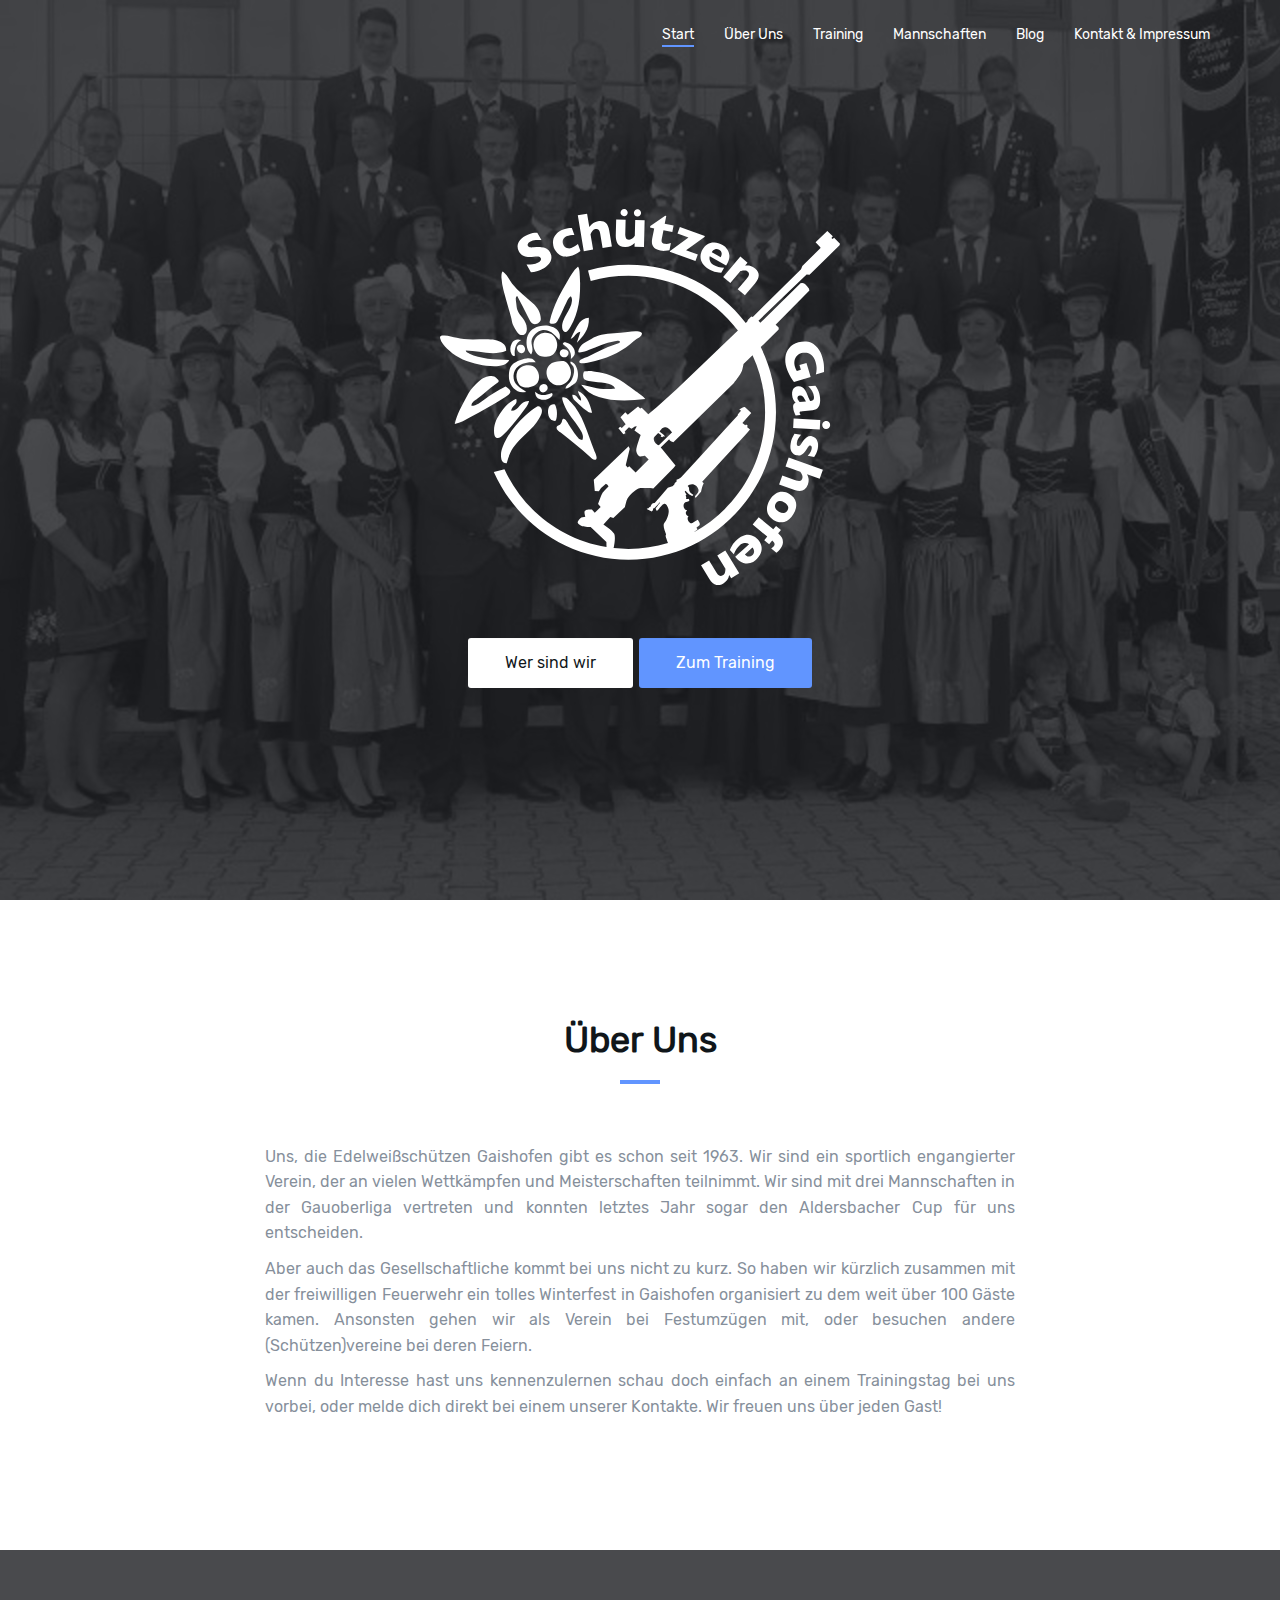
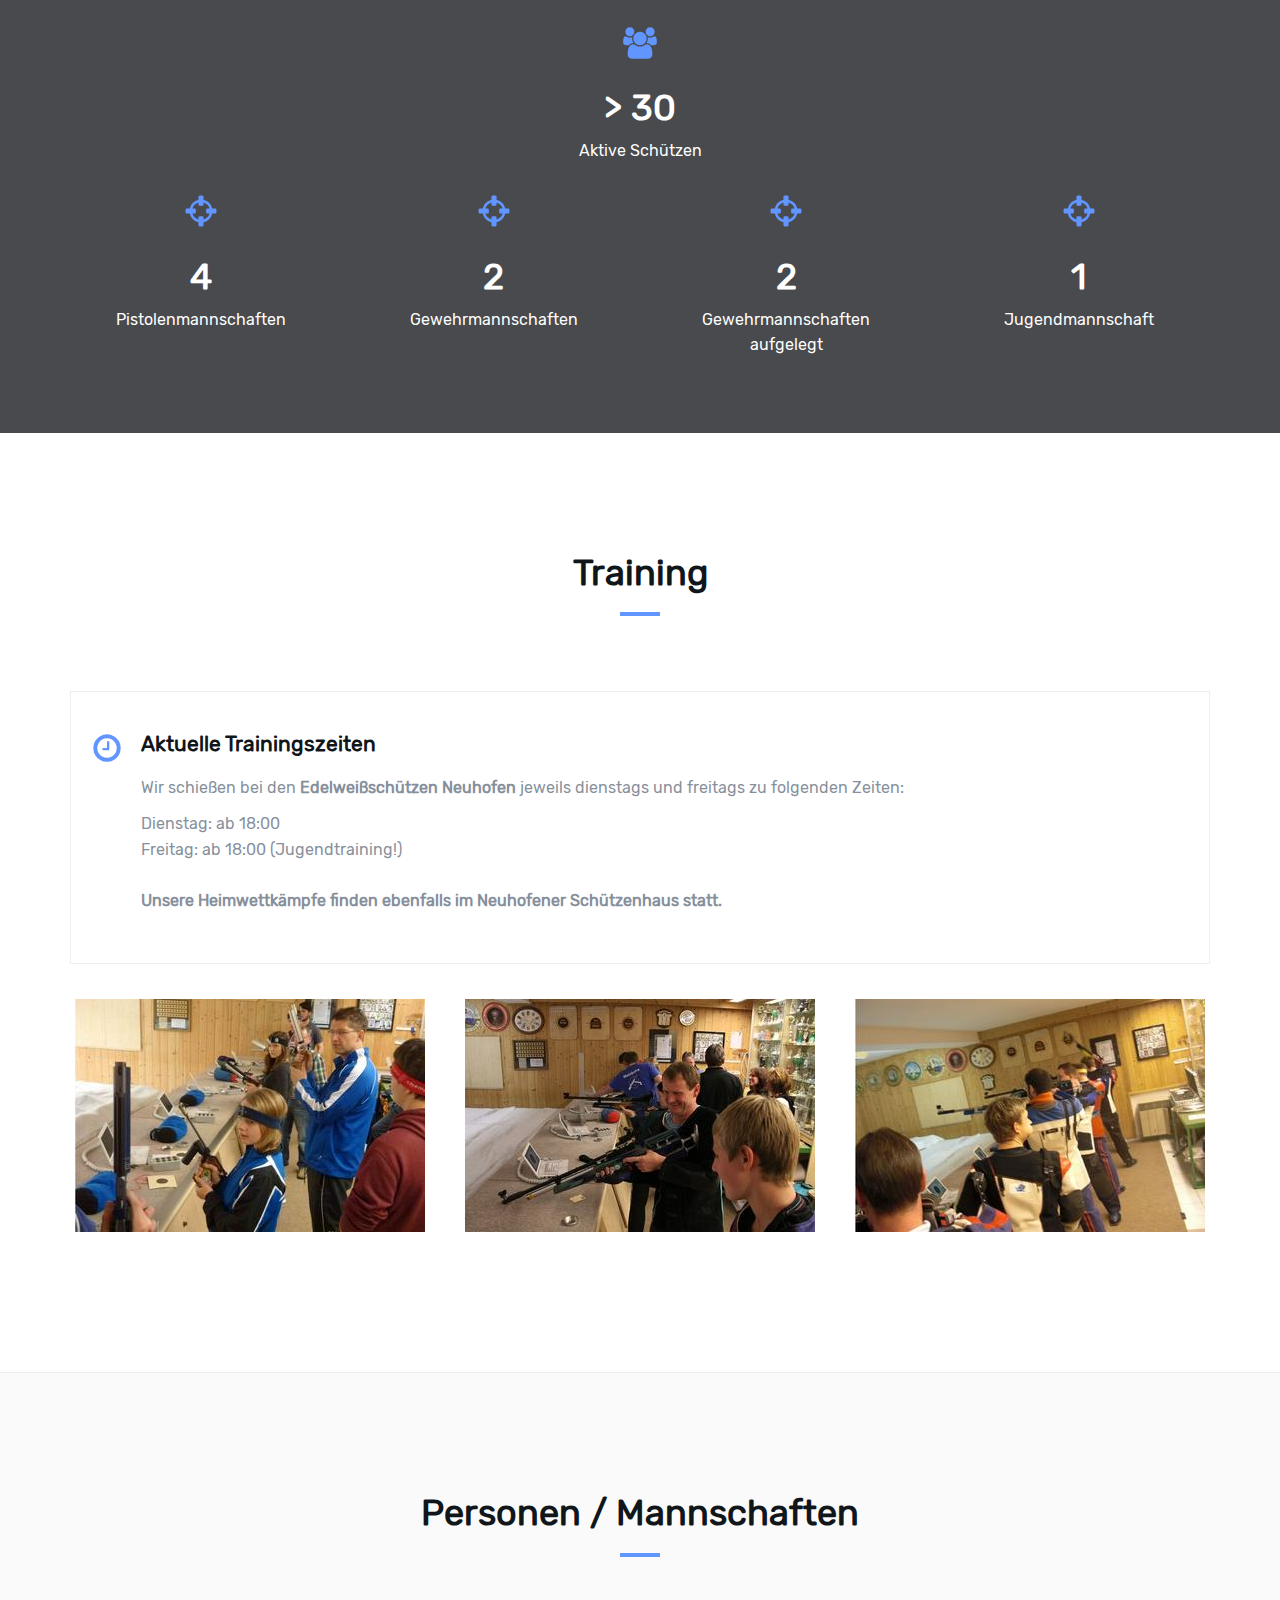
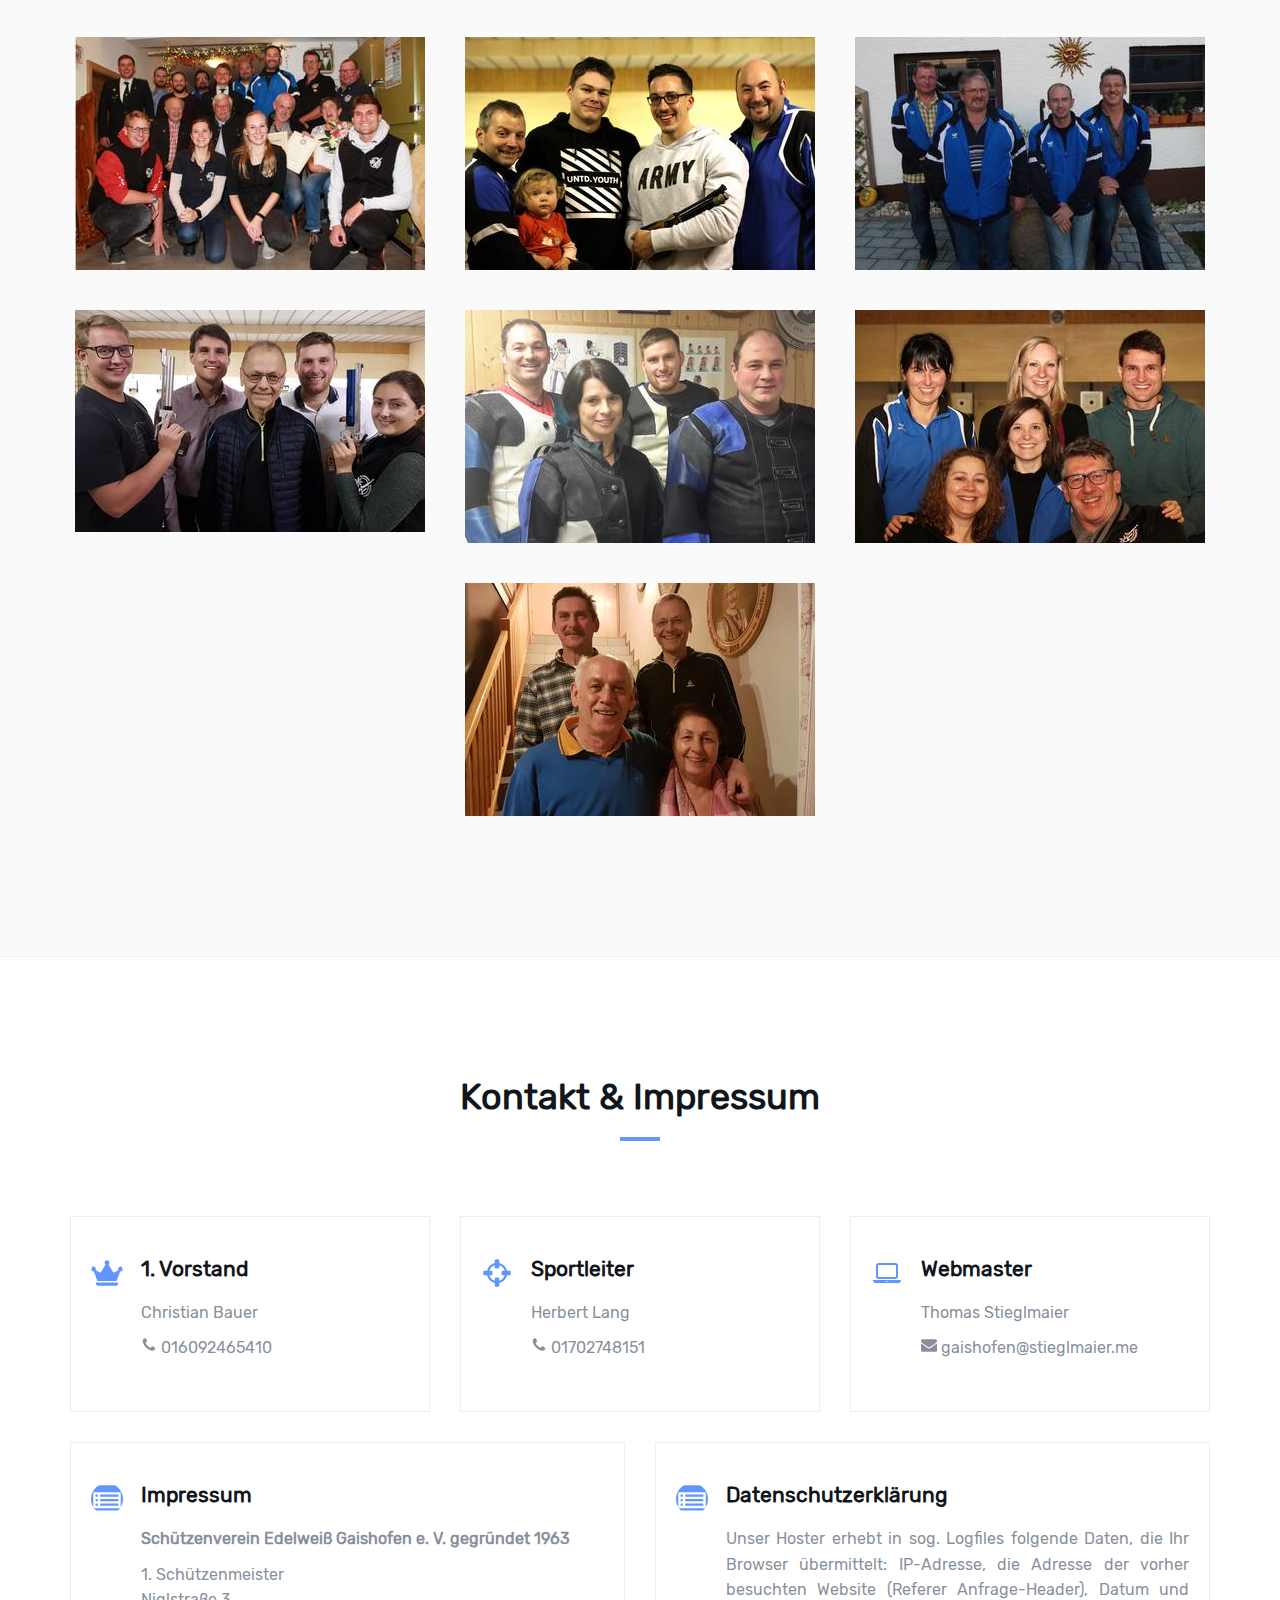
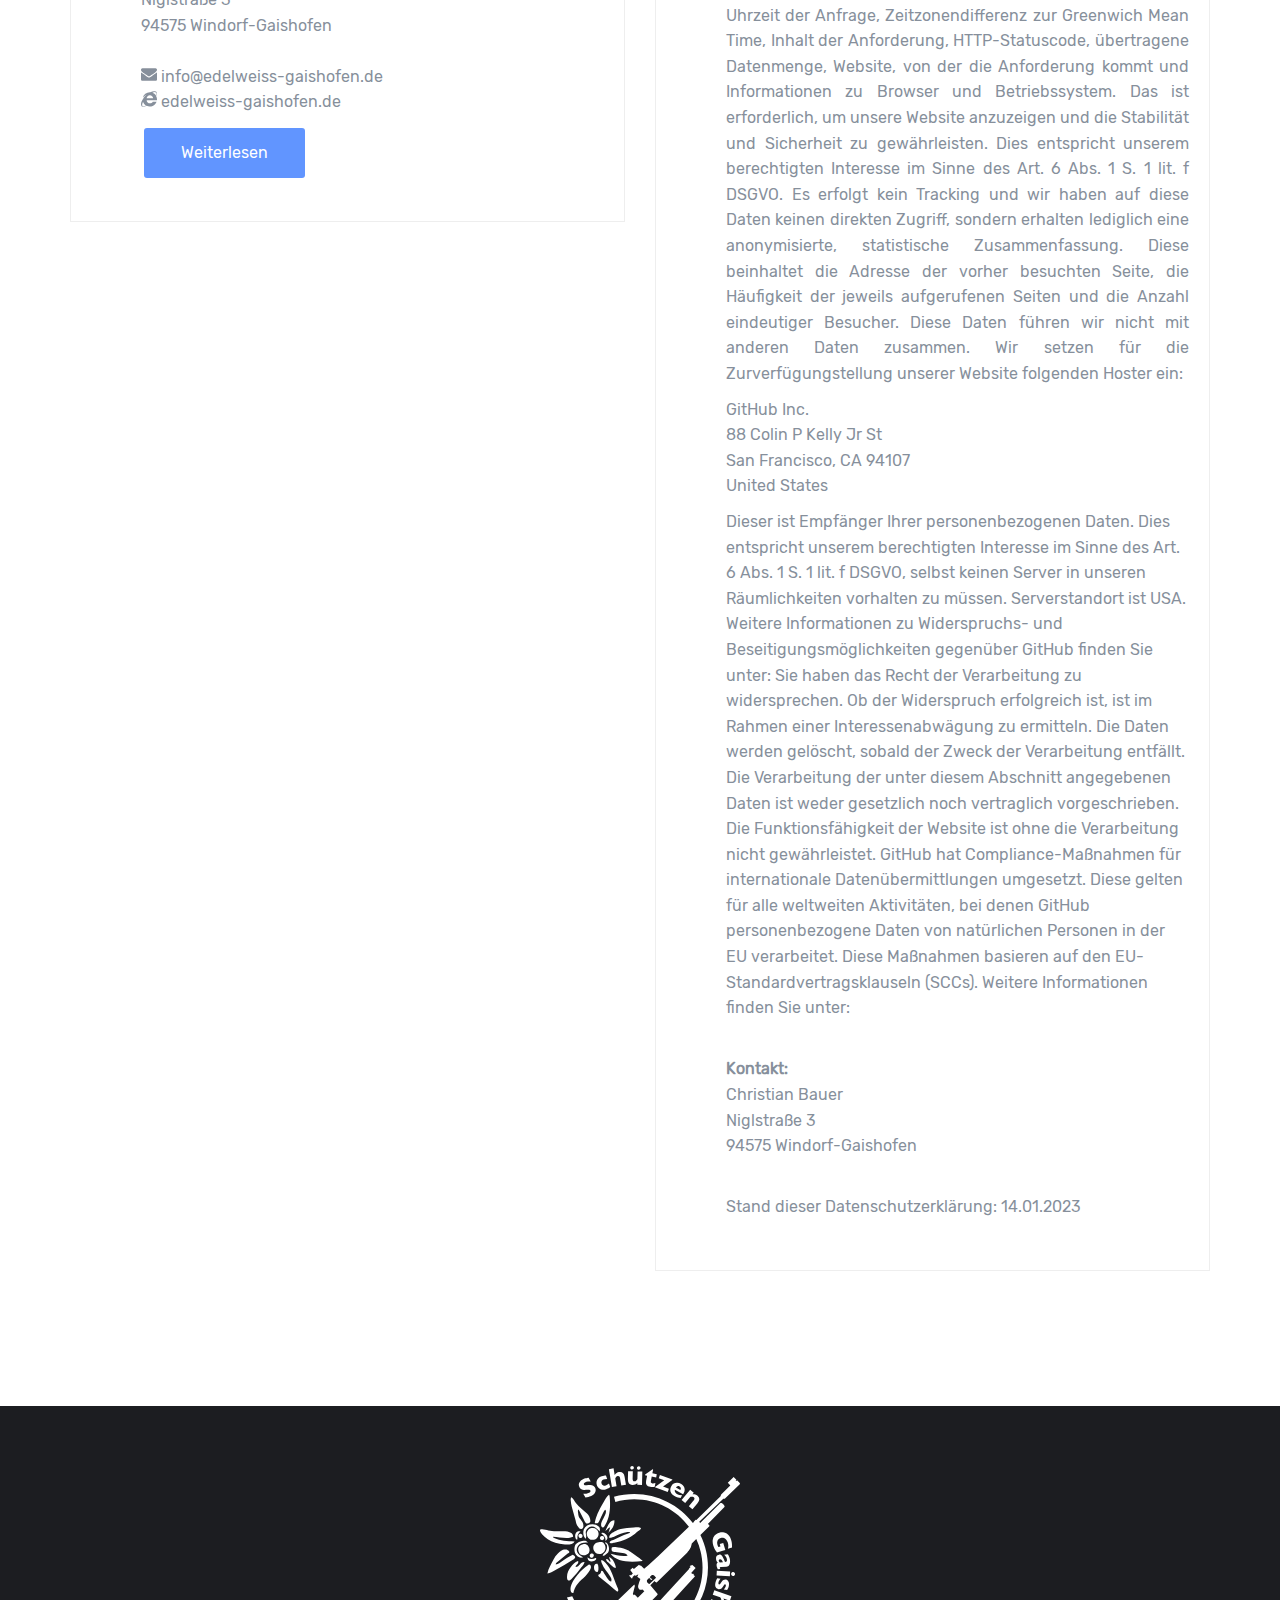
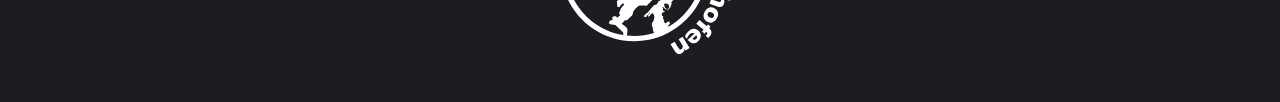
==== commit fb04d005: "Deploying to gh-pages from @ stieglma/schuetzen-homepage@0a4eedc70d51acbe58eb6ab0f8f863520a08d469 🚀" ====
--- a/index.html
+++ b/index.html
@@ -1,4 +1,4 @@
-<!DOCTYPE html><html lang="de"><head><meta charset="utf-8"><meta content="IE=edge" http-equiv="X-UA-Compatible"><meta content="width=device-width, initial-scale=1" name="viewport"><title>Schützenverein Edelweiß Gaishofen</title><link href="/theme/css/style.min.css?6a1dbee7" rel="stylesheet"></head><body><header id="home"><div class="bg-img" style="background-image: url('/theme/img/schuetzenverein_sw.jpg');"><div class="overlay"></div></div><nav class="navbar nav-transparent" id="nav"><div class="container"><div class="navbar-header"><div class="nav-collapse"><span></span></div></div><ul class="main-nav nav navbar-nav navbar-right"><li><a href="#home">Start</a></li><li><a href="#about">Über Uns</a></li><li><a href="#training">Training</a></li><li><a href="#impressions">Impressionen</a></li><li><a href="/blog.html">Blog</a></li><li><a href="/termine.html">Termine</a></li><li><a href="#contact">Kontakt &amp; Impressum</a></li></ul></div></nav><div class="home-wrapper"><div class="container"><div class="row"><div class="col-md-10 col-md-offset-1"><div class="home-content"><svg height="421.81848" viewbox="0 0 448.53719 421.81846" width="448.5372" xmlns="http://www.w3.org/2000/svg" xmlns:svg="http://www.w3.org/2000/svg"><style id="style2" type="text/css"> .st0{fill:#FFFFFF;} .st1{fill-rule:evenodd;clip-rule:evenodd;fill:#FFFFFF;} </style><g id="g38" transform="translate(-238.7628,-79.218353)"><path class="st0" d="m 362.12,127.56 c 1.25,2.22 1.76,4.46 1.54,6.72 -0.23,2.26 -1.11,4.39 -2.66,6.4 -1.55,2 -3.63,3.75 -6.26,5.23 -0.73,0.41 -1.66,0.87 -2.78,1.38 -1.12,0.51 -2.68,1.04 -4.69,1.61 -2.01,0.57 -4.2,0.97 -6.59,1.21 l -4.89,-8.71 c 2.42,0.1 4.7,0.03 6.84,-0.21 2.15,-0.24 4.21,-0.92 6.19,-2.03 1.83,-1.03 2.84,-1.99 3.04,-2.9 0.2,-0.91 0.15,-1.63 -0.15,-2.16 -0.54,-0.96 -1.45,-1.5 -2.74,-1.64 -1.29,-0.14 -3.01,-0.06 -5.17,0.23 -2.4,0.28 -4.61,0.34 -6.62,0.2 -2.01,-0.14 -3.89,-0.67 -5.64,-1.6 -1.75,-0.93 -3.18,-2.38 -4.29,-4.36 -1.07,-1.91 -1.58,-3.9 -1.51,-5.98 0.07,-2.07 0.81,-4.11 2.22,-6.12 1.41,-2.01 3.51,-3.79 6.29,-5.36 1.98,-1.11 3.92,-1.95 5.82,-2.51 1.9,-0.56 3.53,-0.91 4.89,-1.05 1.36,-0.14 2.33,-0.18 2.89,-0.14 l 4.68,8.32 c -2.04,-0.22 -4.18,-0.25 -6.42,-0.06 -2.25,0.18 -4.38,0.85 -6.42,1.99 -1.33,0.75 -2.15,1.55 -2.46,2.4 -0.31,0.85 -0.25,1.65 0.17,2.4 0.39,0.7 1.03,1.14 1.92,1.31 0.88,0.18 2.3,0.2 4.25,0.07 3.45,-0.25 6.29,-0.33 8.5,-0.23 2.22,0.1 4.16,0.56 5.85,1.38 1.68,0.8 3.08,2.21 4.2,4.21 z" id="path4" style="fill:#ffffff"></path><path class="st0" d="m 396.25,126.19 c -0.72,0.61 -1.49,1.21 -2.32,1.81 -0.83,0.59 -1.79,1.18 -2.88,1.77 -1.09,0.58 -2.32,1.12 -3.69,1.6 -3.08,1.09 -5.88,1.5 -8.38,1.21 -2.5,-0.29 -4.61,-1.01 -6.32,-2.18 -1.71,-1.17 -3.08,-2.5 -4.11,-3.98 -1.03,-1.49 -1.76,-2.86 -2.21,-4.11 -0.45,-1.26 -0.73,-2.78 -0.86,-4.59 -0.13,-1.8 0.09,-3.67 0.67,-5.6 0.58,-1.93 1.76,-3.79 3.52,-5.58 1.77,-1.79 4.21,-3.24 7.33,-4.35 2.09,-0.74 3.84,-1.2 5.25,-1.37 1.42,-0.17 2.89,-0.24 4.41,-0.22 l 2.78,7.84 c -3.62,0.12 -6.34,0.5 -8.16,1.15 -1.77,0.63 -3.16,1.72 -4.15,3.28 -1,1.56 -1.09,3.46 -0.3,5.72 0.53,1.5 1.32,2.63 2.37,3.42 1.05,0.78 2.18,1.23 3.4,1.33 1.22,0.11 2.36,-0.03 3.41,-0.4 1,-0.35 2.08,-0.9 3.25,-1.65 1.17,-0.75 2.57,-1.72 4.2,-2.92 z" id="path6" style="fill:#ffffff"></path><path class="st0" d="m 431.5,121.18 -10.43,1.75 -2.56,-15.3 c -0.02,-0.12 -0.03,-0.23 -0.04,-0.34 -0.01,-0.11 -0.04,-0.34 -0.1,-0.68 -0.24,-1.41 -0.75,-2.65 -1.55,-3.73 -0.79,-1.08 -2.03,-1.48 -3.71,-1.19 -1.31,0.22 -2.4,0.85 -3.26,1.9 -0.86,1.05 -1.63,2.31 -2.31,3.8 l 2.9,17.33 -10.44,1.73 -6.73,-40.16 10.43,-1.75 2.5,14.89 c 1.41,-2.12 2.9,-3.66 4.47,-4.61 1.57,-0.95 3.3,-1.58 5.2,-1.9 7.07,-1.18 11.27,2.19 12.6,10.13 z" id="path8" style="fill:#ffffff"></path><path class="st0" d="m 467.51,121.71 -10.6,-0.27 0.11,-4.26 c -1.53,1.57 -3.12,2.73 -4.78,3.48 -1.66,0.75 -3.63,1.1 -5.92,1.04 -4.52,-0.11 -7.42,-1.51 -8.68,-4.17 -1.27,-2.67 -1.86,-5.66 -1.77,-8.97 l 0.45,-17.56 10.6,0.27 -0.4,15.54 -0.02,0.62 c -0.04,1.63 0.19,3.06 0.7,4.29 0.51,1.24 1.66,1.88 3.46,1.92 1.55,0.04 2.78,-0.37 3.7,-1.23 0.92,-0.86 1.87,-1.96 2.85,-3.31 l 0.44,-17.56 10.6,0.27 z M 449.27,83.34 c -0.03,1.1 -0.44,2.03 -1.23,2.81 -0.8,0.77 -1.76,1.14 -2.89,1.12 -1.12,-0.03 -2.05,-0.45 -2.82,-1.28 -0.76,-0.82 -1.13,-1.77 -1.1,-2.85 0.03,-1.08 0.44,-2.01 1.25,-2.79 0.8,-0.78 1.76,-1.16 2.88,-1.13 1.11,0.03 2.05,0.45 2.82,1.28 0.74,0.81 1.11,1.76 1.09,2.84 z m 14.97,0.38 c -0.03,1.1 -0.44,2.03 -1.23,2.8 -0.79,0.77 -1.76,1.15 -2.89,1.12 -1.14,-0.03 -2.08,-0.45 -2.83,-1.26 -0.76,-0.81 -1.12,-1.77 -1.09,-2.86 0.03,-1.09 0.44,-2.03 1.23,-2.81 0.79,-0.77 1.76,-1.15 2.89,-1.12 1.12,0.03 2.05,0.45 2.82,1.28 0.76,0.82 1.13,1.77 1.1,2.85 z" id="path10" style="fill:#ffffff"></path><path class="st0" d="m 496.08,125.49 c -1.18,0.31 -2.76,0.52 -4.75,0.63 -1.99,0.11 -3.85,0 -5.58,-0.34 -7.48,-1.46 -10.51,-5.84 -9.08,-13.14 l 2.28,-11.71 -4.7,-0.92 0.36,-1.82 16.69,-11.47 1.18,0.23 -1.72,8.8 9.92,1.93 -1.4,7.21 -9.92,-1.93 -1.83,9.4 c -0.21,1.1 -0.32,1.99 -0.31,2.69 0,0.7 0.27,1.33 0.81,1.91 0.54,0.57 1.44,0.98 2.71,1.23 1.65,0.32 3.96,0.05 6.92,-0.81 z" id="path12" style="fill:#ffffff"></path><path class="st0" d="m 535.38,110.5 -20.66,14.97 13.17,4.78 -2.67,7.35 -28.83,-10.47 0.33,-0.91 20.66,-14.97 -12.32,-4.47 2.67,-7.35 27.97,10.16 z" id="path14" style="fill:#ffffff"></path><path class="st0" d="m 559.59,142.66 -18.34,-10.37 c -0.54,1.79 -0.39,3.58 0.44,5.38 0.83,1.8 2.13,3.2 3.9,4.2 3.1,1.75 7.02,2.82 11.76,3.2 l -3.22,5.7 c -1.74,-0.06 -3.73,-0.35 -5.97,-0.86 -2.24,-0.51 -4.85,-1.61 -7.81,-3.29 -3.21,-1.81 -5.6,-3.95 -7.17,-6.42 -1.58,-2.47 -2.34,-5.04 -2.3,-7.71 0.04,-2.68 0.79,-5.31 2.26,-7.9 1.45,-2.56 3.3,-4.53 5.56,-5.92 2.26,-1.39 4.84,-2.02 7.74,-1.9 2.9,0.12 5.95,1.09 9.16,2.9 2.12,1.19 3.9,2.81 5.36,4.83 1.45,2.03 2.23,4.43 2.33,7.22 0.1,2.79 -0.78,5.82 -2.63,9.1 z m -6.07,-9.44 c 0.94,-1.67 1.29,-3.24 1.02,-4.7 -0.26,-1.46 -1.17,-2.64 -2.72,-3.51 -1.54,-0.87 -3.06,-1.06 -4.58,-0.58 -1.52,0.48 -2.74,1.54 -3.67,3.17 z" id="path16" style="fill:#ffffff"></path><path class="st0" d="m 580.68,176.03 -8.08,-6.82 10,-11.86 0.4,-0.47 c 1.06,-1.26 1.78,-2.53 2.16,-3.81 0.37,-1.28 -0.13,-2.51 -1.52,-3.69 -0.66,-0.56 -1.34,-0.92 -2.05,-1.1 -0.71,-0.18 -1.43,-0.24 -2.15,-0.18 -0.73,0.05 -1.38,0.15 -1.95,0.28 -0.57,0.13 -1.17,0.28 -1.8,0.45 l -11.33,13.43 -8.08,-6.82 19.29,-22.86 8.08,6.82 -2.77,3.28 c 2.42,-0.29 4.5,-0.17 6.24,0.37 1.74,0.54 3.4,1.46 4.97,2.79 5.48,4.62 5.45,10.21 -0.08,16.77 z" id="path18" style="fill:#ffffff"></path><path class="st0" d="m 635.68,273.07 c -0.57,-0.75 -1.05,-1.39 -1.44,-1.93 -0.39,-0.54 -0.75,-1.06 -1.08,-1.56 -0.34,-0.5 -0.79,-1.24 -1.38,-2.21 -0.95,-1.66 -1.8,-3.34 -2.55,-5.05 -0.75,-1.71 -1.42,-3.55 -2.01,-5.51 -1.19,-3.96 -1.57,-7.83 -1.14,-11.62 0.43,-3.79 1.86,-7.15 4.3,-10.08 2.43,-2.93 5.86,-5.06 10.29,-6.39 2.85,-0.86 5.81,-1.18 8.87,-0.97 3.06,0.21 5.74,1.14 8.03,2.78 1.9,1.35 3.48,2.82 4.75,4.41 1.27,1.59 2.28,3.21 3.05,4.87 0.76,1.65 1.46,3.52 2.08,5.6 1.04,3.43 1.63,6.34 1.78,8.73 0.16,2.39 0.21,5.04 0.17,7.96 l -9.22,2.78 c 0.5,-2.07 0.8,-4.2 0.9,-6.38 0.1,-2.18 -0.29,-4.74 -1.18,-7.68 -1.02,-3.4 -2.48,-5.92 -4.38,-7.56 -1.9,-1.65 -3.86,-2.6 -5.88,-2.86 -2.02,-0.26 -3.87,-0.14 -5.54,0.36 -1.97,0.59 -3.64,1.6 -5.03,3.02 -1.38,1.42 -2.3,3.21 -2.74,5.37 -0.45,2.16 -0.27,4.55 0.52,7.18 0.45,1.5 1.13,3.03 2.03,4.6 l 4.58,-1.38 -1.59,-5.29 7.85,-2.36 4.69,15.56 z" id="path20" style="fill:#ffffff"></path><path class="st0" d="m 637.55,310.66 c -0.73,-1.49 -1.34,-2.87 -1.82,-4.15 -0.48,-1.28 -0.8,-2.83 -0.95,-4.67 -0.15,-1.74 0.06,-2.97 0.62,-3.71 0.56,-0.73 1.26,-1.29 2.12,-1.65 -1.01,-1.06 -1.88,-2.25 -2.59,-3.59 -0.71,-1.34 -1.16,-3.13 -1.35,-5.37 -0.18,-2.17 0.05,-3.95 0.69,-5.35 0.64,-1.4 1.51,-2.42 2.6,-3.05 1.1,-0.63 2.25,-1 3.46,-1.1 1.83,-0.15 3.39,0.18 4.67,1.01 1.28,0.83 2.36,1.99 3.26,3.49 0.89,1.5 1.86,3.5 2.89,6.01 0.59,1.42 1.04,2.5 1.35,3.23 0.31,0.73 0.54,1.28 0.71,1.64 0.17,0.36 0.38,0.73 0.63,1.13 1.44,-0.12 2.55,-0.51 3.32,-1.16 0.77,-0.66 1.07,-1.96 0.91,-3.91 -0.19,-2.3 -0.88,-4.4 -2.06,-6.28 -1.18,-1.89 -2.64,-3.58 -4.38,-5.09 l 8.08,-0.68 c 1.05,1.23 1.93,2.58 2.66,4.05 0.72,1.47 1.3,3.03 1.73,4.66 0.43,1.63 0.72,3.3 0.86,5 0.36,4.31 -0.2,7.63 -1.68,9.94 -1.48,2.32 -3.69,3.6 -6.62,3.85 l -11.51,0.97 c -1.09,0.09 -1.9,0.26 -2.42,0.51 -0.52,0.25 -0.76,0.65 -0.71,1.19 0.05,0.66 0.42,1.54 1.08,2.62 z m 4.47,-15.14 7.06,-0.59 c -1.22,-2.41 -2.29,-4.16 -3.2,-5.24 -0.91,-1.08 -2.05,-1.57 -3.44,-1.45 -1,0.08 -1.73,0.44 -2.21,1.06 -0.48,0.62 -0.69,1.31 -0.62,2.07 0.06,0.72 0.32,1.42 0.78,2.1 0.46,0.67 1.01,1.35 1.63,2.05 z" id="path22" style="fill:#ffffff"></path><path class="st0" d="m 634.76,324.79 0.54,-10.59 29.87,1.54 -0.55,10.59 z m 36.8,1.04 c -1.23,-0.06 -2.26,-0.56 -3.07,-1.48 -0.82,-0.92 -1.19,-1.99 -1.13,-3.21 0.04,-0.82 0.27,-1.56 0.7,-2.21 0.43,-0.65 0.99,-1.16 1.68,-1.52 0.7,-0.36 1.45,-0.51 2.28,-0.47 1.21,0.06 2.24,0.55 3.07,1.45 0.84,0.91 1.22,1.97 1.16,3.21 -0.06,1.21 -0.56,2.24 -1.48,3.07 -0.92,0.83 -1.99,1.22 -3.21,1.16 z" id="path24" style="fill:#ffffff"></path><path class="st0" d="m 639.05,355.42 c -2.7,-0.47 -4.73,-1.83 -6.07,-4.1 -1.35,-2.27 -1.69,-5.35 -1.01,-9.25 0.37,-2.18 0.91,-4.09 1.6,-5.72 0.69,-1.63 1.58,-3.39 2.66,-5.27 l 7.41,1.28 c -1.31,1.58 -2.33,2.98 -3.07,4.18 -0.75,1.2 -1.25,2.58 -1.52,4.12 -0.45,2.61 0.04,4.03 1.47,4.28 0.48,0.08 0.94,-0.03 1.38,-0.34 0.44,-0.31 0.98,-0.9 1.61,-1.75 0.64,-0.86 1.42,-2.01 2.34,-3.46 1.18,-1.78 2.6,-3.23 4.26,-4.33 1.66,-1.1 3.52,-1.48 5.59,-1.12 1.47,0.25 2.8,0.95 3.99,2.08 1.2,1.13 2.07,2.68 2.61,4.64 0.54,1.96 0.6,4.23 0.15,6.8 -0.11,0.62 -0.29,1.4 -0.54,2.34 -0.25,0.94 -0.69,2.11 -1.31,3.5 -0.62,1.39 -1.38,2.69 -2.28,3.88 l -7.21,-1.24 c 0.47,-0.55 0.87,-1.02 1.19,-1.39 0.32,-0.37 0.7,-0.88 1.13,-1.52 0.43,-0.64 0.85,-1.41 1.25,-2.3 0.4,-0.9 0.69,-1.83 0.86,-2.82 0.21,-1.2 0.11,-2.06 -0.27,-2.58 -0.39,-0.53 -0.81,-0.83 -1.27,-0.91 -0.48,-0.08 -0.97,0.07 -1.46,0.46 -0.5,0.39 -1.19,1.33 -2.08,2.83 -1.29,2.16 -2.52,3.86 -3.7,5.09 -1.18,1.23 -2.37,2.04 -3.59,2.44 -1.22,0.38 -2.59,0.44 -4.12,0.18 z" id="path26" style="fill:#ffffff"></path><path class="st0" d="m 619.02,388.03 3.55,-9.97 14.62,5.2 c 0.11,0.04 0.22,0.08 0.31,0.13 0.1,0.05 0.31,0.13 0.64,0.25 1.35,0.48 2.69,0.63 4.02,0.46 1.33,-0.17 2.28,-1.06 2.85,-2.67 0.45,-1.25 0.42,-2.51 -0.08,-3.77 -0.5,-1.26 -1.23,-2.55 -2.19,-3.87 l -16.55,-5.89 3.54,-9.96 38.37,13.64 -3.55,9.97 -14.23,-5.06 c 1.17,2.27 1.79,4.32 1.85,6.15 0.07,1.83 -0.22,3.65 -0.87,5.46 -2.4,6.76 -7.4,8.78 -14.98,6.08 z" id="path28" style="fill:#ffffff"></path><path class="st0" d="m 613.08,428.14 c -2.56,-1.52 -4.51,-3.43 -5.86,-5.74 -1.34,-2.3 -1.94,-4.9 -1.78,-7.81 0.15,-2.9 1.18,-5.95 3.07,-9.13 1.89,-3.18 4.08,-5.54 6.55,-7.06 2.48,-1.52 5.05,-2.24 7.7,-2.15 2.66,0.09 5.27,0.89 7.83,2.41 1.94,1.15 3.51,2.5 4.73,4.06 1.22,1.55 2.07,3.32 2.54,5.3 0.48,1.98 0.5,4.08 0.06,6.31 -0.43,2.23 -1.37,4.54 -2.8,6.95 -1.44,2.43 -3.05,4.37 -4.81,5.84 -1.77,1.46 -3.62,2.45 -5.54,2.96 -1.92,0.51 -3.87,0.6 -5.84,0.27 -1.96,-0.32 -3.91,-1.06 -5.85,-2.21 z m 5.69,-9.57 c 2.04,1.21 3.9,1.72 5.57,1.52 1.68,-0.2 3.02,-1.14 4.02,-2.82 0.99,-1.67 1.17,-3.29 0.55,-4.85 -0.63,-1.57 -1.96,-2.96 -4,-4.17 -2.02,-1.2 -3.89,-1.7 -5.6,-1.51 -1.71,0.19 -3.05,1.11 -4.03,2.76 -1,1.68 -1.18,3.31 -0.53,4.9 0.64,1.56 1.98,2.96 4.02,4.17 z" id="path30" style="fill:#ffffff"></path><path class="st0" d="m 610.16,459.89 c 1.31,-1 2.28,-1.89 2.92,-2.66 0.72,-0.87 1,-1.8 0.83,-2.76 -0.17,-0.97 -0.78,-1.88 -1.84,-2.75 l -0.81,-0.67 -3.4,4.13 -5.54,-4.56 3.4,-4.13 -16.35,-13.47 6.74,-8.19 16.35,13.47 3.1,-3.76 5.54,4.56 -3.1,3.77 0.41,0.34 c 1.62,1.33 2.89,2.91 3.82,4.72 0.93,1.82 1.26,3.84 0.99,6.08 -0.27,2.24 -1.39,4.56 -3.38,6.97 -1.12,1.36 -2.39,2.61 -3.81,3.75 z" id="path32" style="fill:#ffffff"></path><path class="st0" d="m 569.77,469.27 15.61,-14.15 c -1.53,-1.07 -3.28,-1.5 -5.24,-1.27 -1.97,0.22 -3.71,1.02 -5.21,2.39 -2.64,2.39 -4.89,5.78 -6.74,10.15 l -4.4,-4.85 c 0.61,-1.64 1.51,-3.44 2.7,-5.4 1.19,-1.97 3.05,-4.09 5.58,-6.38 2.73,-2.47 5.51,-4.07 8.35,-4.79 2.84,-0.72 5.52,-0.64 8.05,0.24 2.53,0.88 4.8,2.42 6.8,4.63 1.97,2.18 3.26,4.56 3.87,7.14 0.61,2.58 0.4,5.23 -0.63,7.95 -1.03,2.72 -2.9,5.31 -5.64,7.78 -1.8,1.63 -3.89,2.82 -6.27,3.56 -2.38,0.74 -4.91,0.72 -7.59,-0.06 -2.68,-0.78 -5.28,-2.57 -7.81,-5.35 z m 10.87,-2.79 c 1.29,1.42 2.67,2.24 4.14,2.45 1.47,0.21 2.87,-0.28 4.19,-1.48 1.31,-1.18 1.97,-2.57 2,-4.17 0.02,-1.59 -0.6,-3.09 -1.86,-4.48 z" id="path34" style="fill:#ffffff"></path><path class="st0" d="m 531.46,478.81 9.02,-5.53 8.11,13.22 0.32,0.53 c 0.86,1.4 1.84,2.48 2.94,3.25 1.1,0.76 2.43,0.66 3.98,-0.29 0.73,-0.45 1.3,-0.98 1.69,-1.6 0.39,-0.62 0.67,-1.28 0.85,-1.99 0.18,-0.71 0.29,-1.35 0.34,-1.93 0.06,-0.59 0.1,-1.2 0.14,-1.85 l -9.19,-14.98 9.02,-5.53 15.64,25.5 -9.02,5.53 -2.24,-3.66 c -0.49,2.39 -1.26,4.33 -2.31,5.81 -1.05,1.49 -2.46,2.76 -4.21,3.84 -6.11,3.75 -11.41,1.97 -15.9,-5.35 z" id="path36" style="fill:#ffffff"></path></g><path class="st1" d="m 226.4472,138.93165 c 0.08,3.7 -3.61,5.15 -6.04,6.91 -2.49,1.81 -4.85,4.07 -7.19,5.9 -12.52,9.81 -26.29,16.52 -46.5,20.3 -2.16,0.41 -9.93,2.36 -10.52,-0.55 -0.62,-3.07 8.43,-5.48 10.59,-6.5 9.9,-4.67 18.29,-9.58 29.45,-13.18 2.01,-0.65 4.49,-0.91 5.78,-2.74 -1.28,-1.92 -4.03,-1.21 -6.02,-0.86 -10.86,1.92 -19.64,6.02 -28.79,9.7 -3.65,1.48 -7.56,3.37 -12.28,2.82 0.78,-8.44 7.93,-11.43 14.7,-15.08 3.51,-1.9 7.25,-3.56 11.44,-4.57 8.73,-2.1 19.17,-2.08 29.41,-3.24 5.63,-0.65 12.4,-1.57 15.97,1.09 z" id="path40" style="clip-rule:evenodd;fill:#ffffff;fill-rule:evenodd"></path><path class="st1" d="m 161.4372,182.16165 c 7.17,-0.76 5.26,-1.38 19.61,1.38 16,3.08 26.71,12.06 37.35,19.96 1.94,1.44 10.82,7.28 11.79,9.61 -29.87,3.64 -59.22,1.85 -71.9,-16.1 11.89,2.16 23.23,6.76 38.22,4.11 -3.69,-7.38 -17.46,-6.13 -27.64,-8.08 -2.64,-0.5 -6.36,-1.17 -7.4,-2.57 -1.4,-1.89 -1.25,-6.28 -0.03,-8.31 z" id="path42" style="clip-rule:evenodd;fill:#ffffff;fill-rule:evenodd"></path><path class="st1" d="m 128.8972,219.22165 c 2.68,4.52 2.96,13.64 0.87,18.19 -10.7,2.25 -12.14,-20.62 -0.87,-18.19 z" id="path44" style="clip-rule:evenodd;fill:#ffffff;fill-rule:evenodd"></path><path class="st1" d="m 74.8072,285.01165 c -5.29,0.34 -6.48,-3.67 -6.42,-9.5 0.06,-5.96 3.22,-12.49 5.87,-17.38 5.42,-10.01 13.32,-18.67 21.18,-26.18 4.26,-4.06 8.7,-7.6 13.56,-10.49 2.14,-1.27 4.53,1.02 5.1,3.27 0.93,3.66 -1.2,7.02 -2.61,9.57 -7.32,13.3 -21.39,21.21 -29.53,33.43 -3.39,5.05 -5.43,10.71 -7.15,17.28 z" id="path46" style="clip-rule:evenodd;fill:#ffffff;fill-rule:evenodd"></path><path class="st0" d="m 74.6672,103.64165 c 1.73,6.32 3.65,12.43 5.23,18.62 0.59,2.26 0.79,4.77 1.53,6.58 0.64,1.57 2.22,4.73 3.19,6.19 2.49,3.78 3.93,6.54 7.95,6.25 3.15,-0.23 4.65,-3.34 4.81,-6.29 0.58,-10.34 -8.32,-14.54 -10.7,-22.04 -0.68,-2.15 -0.88,-5.31 -1.28,-8.23 -0.38,-2.78 -1.05,-6.180003 1.15,-7.120003 4.1,8.110003 8.37,15.610003 12.46,24.090003 1.21,2.49 2.98,6.32 5.18,7.06 4.32,1.45 8.84,-1.69 8.86,-5.3 0.03,-7.02 -4.18,-13.46 -7.63,-16.65 -8.49,-7.850003 -17.73,-14.320003 -24.5,-23.100003 -3.56,-4.61 -5.72,-10.22 -10.49,-13.56 -0.02,-0.11 -0.04,-0.21 -0.19,-0.17 -1.33,1.24 -1.48,4.5 -1.3,7.5 0.55,9.29 3.28,17.2 5.73,26.170003 z" id="path48" style="fill:#ffffff"></path><path class="st0" d="m 128.3772,128.38165 c 2.76,-0.39 4.03,-4.47 5.32,-6.86 3.05,-5.7 5.25,-11.08 7.92,-16.43 1.37,-2.75 2.47,-5.960003 5.12,-7.210003 0.96,1.15 1.36,3.070003 1.24,4.970003 -0.34,5.15 -3.41,10.05 -5.88,14.67 -2.42,4.53 -5.66,9.51 -5.09,15.52 0.25,2.65 1.86,5.21 4.13,4.96 2.14,-0.23 4.2,-4.17 5.37,-6.15 8.65,-14.64 11.83,-33.520003 10.26,-56.690003 -0.25,-3.78 -0.09,-7.7 -1.8,-10.54 -0.12,0.01 -0.24,0.02 -0.36,0.02 -5.08,4.14 -8.27,10.32 -11.73,16.32 -7.89,13.7 -15.22,26.060003 -19.9,45.060003 -0.78,3.15 2.89,2.71 5.4,2.36 z" id="path50" style="fill:#ffffff"></path><path class="st0" d="m 146.5072,145.58165 c 4.87,-1.56 5.36,-6.94 10.84,-7.95 -0.89,4.47 -2.78,8.06 -3.86,12.36 6.4,-7.04 14.13,-14.39 13.45,-28.18 -5.14,0.54 -8.37,2.57 -10.64,5.59 -3.63,4.82 -7.29,12.81 -9.79,18.18 z" id="path52" style="fill:#ffffff"></path><path class="st0" d="m 98.3672,141.88165 c -2.36,5.76 -1.69,15.65 2.77,20.26 l 0.98,1.01 0.66,-1.24 c 1.5,-2.84 0.92,-5.71 0.36,-8.5 -0.33,-1.64 -0.64,-3.19 -0.56,-4.73 0.33,-5.98 6.85,-12.53 12.92,-12.98 7.17,-0.52 11.52,3.98 15.71,8.33 0.45,0.46 0.88,0.92 1.32,1.36 l 1.35,1.37 0.38,-1.89 c 0.63,-3.13 -0.08,-6.06 -2.05,-8.47 -3.51,-4.3 -9.8,-5.82 -14.11,-5.82 -9.59,0.01 -16.78,4.13 -19.73,11.3 z" id="path54" style="fill:#ffffff"></path><path class="st0" d="m 77.6472,169.20165 c -16.32,-0.31 -33.2,-1.27 -44.55,-6.93 -1.62,-0.81 -3.92,-1.39 -4.21,-3.51 14.53,-0.01 30.65,6.36 45.36,0.19 -0.04,-4.56 -1.51,-6.57 -4,-8.41 -8.31,-6.12 -20.13,-4.1 -34.06,-4.2 -6.81,-0.04 -12.46,-0.86 -17.3,-1.9 -5.14,-1.11 -10.82,-3.35 -16.79,-2.48 -0.62,0.09 -1.88999999,0.9 -2.05999999,1.58 -0.25,1.03 0.82,3.8 1.41999999,4.96 2.1,4.07 6.03,7.56 8.82,10.25 8.94,8.6 20.52,12.78 33.75,15.61 10.73,2.3 29.16,4.45 33.62,-5.16 z" id="path56" style="fill:#ffffff"></path><path class="st0" d="m 124.4772,164.42165 c 4.14,-1.75 7.83,-7.94 6.82,-14.01 -1.32,-8 -6.98,-12.67 -15.4,-11.43 -7.21,1.06 -11.98,8.14 -10.88,15.37 0.67,4.47 4.22,9.58 8.32,10.82 2.44,0.73 8.41,0.4 11.14,-0.75 z" id="path58" style="fill:#ffffff"></path><path class="st0" d="m 80.5372,150.54165 c -2.18,3.72 -2.28,8.83 -0.26,12.43 0.32,0.56 1.2,1.88 2.41,1.88 0.19,0 0.37,-0.03 0.54,-0.09 l 0.74,-0.26 -0.06,-0.79 c -0.59,-7.24 1.15,-12.41 5.17,-15.37 l 1.92,-1.41 -2.35,-0.42 c -3.31,-0.59 -6.27,0.9 -8.11,4.03 z" id="path60" style="fill:#ffffff"></path><path class="st0" d="m 86.2872,156.75165 c 0.32,2.39 2.36,4.95 4.9,4.95 0.17,0 0.35,-0.01 0.52,-0.04 2.38,-0.34 3.91,-2.38 3.73,-4.95 -0.17,-2.3 -1.84,-4.64 -4.72,-4.64 -0.49,0 -0.99,0.07 -1.51,0.21 -2.06,0.55 -3.2,2.31 -2.92,4.47 z" id="path62" style="fill:#ffffff"></path><path class="st0" d="m 77.5672,191.16165 c 1.07,6.9 7.15,14.35 15.1,14.35 0.46,0 0.92,-0.02 1.38,-0.07 l 2.67,-0.29 -2.19,-1.56 c -0.59,-0.42 -1.19,-0.84 -1.81,-1.26 -4.49,-3.09 -9.13,-6.28 -10.13,-12.42 -0.64,-3.97 0.49,-8.31 2.94,-11.33 3.95,-4.85 11.25,-7.39 19.6,-6.79 l 2.2,0.16 -1.3,-1.78 c -1.28,-1.76 -3.7,-2.72 -6.79,-2.72 -0.67,0 -1.37,0.05 -2.08,0.14 -6.19,0.78 -14.43,4.07 -17.51,8.62 -2.31,3.44 -2.8,10.27 -2.08,14.95 z" id="path64" style="fill:#ffffff"></path><path class="st0" d="m 136.2672,197.22165 c 5.82,-1.21 10.67,-7.06 10.63,-13.9 -0.02,-3.24 -1.62,-6.57 -2.54,-8.14 -0.77,-1.33 -2.14,-3.46 -4.26,-4.23 -2.01,-0.73 -6.13,-0.38 -8.67,0.05 -3.76,0.64 -5.46,1.17 -7.41,2.67 -9.99,7.68 -2.49,26.61 12.25,23.55 z" id="path66" style="fill:#ffffff"></path><path class="st0" d="m 147.3572,198.28165 c 1.81,-1.35 3.99,-2.43 5.31,-4.33 4.64,-6.7 1.47,-21.14 -6.08,-23.07 -1.53,1.98 1.88,3.74 2.72,5.42 2.6,5.24 -0.01,12.68 -2.34,16.24 -2.05,3.12 -5.57,5.15 -6.46,8.75 3.02,0.34 4.93,-1.57 6.85,-3.01 z" id="path68" style="fill:#ffffff"></path><path class="st0" d="m 109.6972,194.31165 c 3.74,-7.21 -0.43,-15.89 -5.76,-18.39 -1.9,-0.9 -5.01,-1.02 -7.27,-0.6 -5.43,1.03 -8.95,4.23 -10.16,7.37 -2.49,6.47 1.39,14.12 4.51,15.96 6.24,3.66 16.35,0.17 18.68,-4.34 z" id="path70" style="fill:#ffffff"></path><path class="st0" d="m 76.9372,201.40165 c -1.04,-0.88 -2.35,-1.66 -3.41,-2.3 -8.91,4.36 -16.41,9.4 -24.13,14.64 -4.17,2.83 -8.05,6.67 -14.17,6.91 0.11,-4.09 3.88,-5.89 6.52,-7.84 7.08,-5.25 13.14,-11.12 20.39,-16.37 1.42,-1.03 3.81,-2.11 3.73,-3.68 -0.05,-0.94 -1.51,-2.21 -2.38,-3.09 -2.28,-2.34 -4.38,-3.01 -9,-2.28 -6.31,0.99 -10.38,5.13 -14.38,9.1 -4.11,4.07 -7.31,8.36 -9.77,13.13 -5.67,10.98 -11.35,19.76 -13.78,31.46 6.59,-0.98 11.83,-4.66 17.21,-7.48 13.41,-7.07 26.62,-14.5 39.12,-22.51 3.84,-2.48 8.84,-5.58 4.05,-9.69 z" id="path72" style="fill:#ffffff"></path><path class="st0" d="m 153.2972,216.67165 c 3.63,3.62 6.59,6.22 10.37,9.05 1.91,1.43 3.99,3.25 6.86,2.61 -2.56,-11.15 -6.71,-20.47 -15.73,-24.23 0.34,4.39 3.7,6.35 3.43,10.79 -4.27,-1.04 -4.26,-7 -9.83,-6.56 0.03,4.36 2.51,5.95 4.9,8.34 z" id="path74" style="fill:#ffffff"></path><path class="st0" d="m 79.8772,226.32165 c 0.31,-5.62 7.96,-6.56 5.6,-13.38 -0.12,0.01 -0.24,0.02 -0.36,0.02 -6.78,2.77 -11.85,8.04 -16.38,14.3 -4.39,6.06 -8.13,12.63 -8.16,20.96 -0.01,3.95 0.56,7.77 3.11,8.46 2.7,0.73 5.31,-1.81 7,-3.36 8.72,-7.98 15.29,-17.15 22.09,-26.06 2.78,-3.65 6.1,-7.18 7.14,-12.04 -10.71,-0.6 -10.33,10.84 -20.04,11.1 z" id="path76" style="fill:#ffffff"></path><path class="st0" d="m 173.0372,270.98165 c -8.3,-20.43 -12.64,-40.56 -26.24,-54.23 -2.43,-2.44 -5.57,-6.71 -9.75,-5.31 -0.19,1.85 0.9,5 1.76,7.29 4.24,11.34 11.86,18.34 17.57,27.36 2.17,3.42 5.32,7.91 3.39,12.77 -3.3,0.2 -4.98,-2.36 -6.62,-4.42 -3.76,-4.74 -5.87,-8.4 -9.22,-13.47 -0.94,-1.43 -3.3,-6.41 -5.63,-5.76 -1.32,0.36 -1.48,2.99 -1.75,3.55 -0.45,0.96 -1.45,2.63 -2.13,3.22 -1.41,1.21 -3.64,0.84 -3.77,3.15 -0.13,2.42 2.94,4.09 4.7,5.46 11.5,9 22.1,17.78 33.1,27.39 1.08,0.95 4.17,4.54 6.51,2.81 2.1,-1.55 -0.92,-7.36 -1.92,-9.81 z" id="path78" style="fill:#ffffff"></path><path class="st0" d="m 125.4472,206.16165 -0.72,0.3 c -6.72,2.78 -12.15,2.71 -16.21,-0.22 l -1.94,-1.4 0.32,2.37 c 0.56,4.11 4.05,6.76 8.89,6.76 3.56,0 7.14,-1.47 9.34,-3.83 1.15,-1.25 1.44,-2.5 0.79,-3.35 z" id="path80" style="fill:#ffffff"></path><path class="st0" d="m 115.4672,205.75165 c 1.66,0 3.41,-1.09 4.47,-2.78 0.92,-1.46 1.08,-3.04 0.45,-4.34 -0.74,-1.52 -2.2,-2.42 -3.9,-2.42 -1.88,0 -3.73,1.08 -4.61,2.7 -0.83,1.53 -0.71,3.34 0.35,4.97 0.77,1.21 1.93,1.87 3.24,1.87 z" id="path82" style="fill:#ffffff"></path><path class="st0" d="m 146.7472,168.07165 1.82,-1.55 c 2.35,-1.99 3.18,-4.81 2.34,-7.94 -1.16,-4.33 -5.32,-8.2 -9.68,-9 -0.31,-0.06 -0.66,-0.09 -0.98,-0.09 -1.6,0 -2.12,0.76 -2.28,1.22 l -0.27,0.74 0.65,0.45 c 5.95,4.16 8.83,8.8 8.54,13.78 z" id="path84" style="fill:#ffffff"></path><path class="st0" d="m 134.9472,159.23165 c -0.84,1.37 -0.87,2.96 -0.09,4.36 0.9,1.6 2.73,2.67 4.57,2.67 1.89,0 3.47,-1.08 4.33,-2.97 0.6,-1.31 0.53,-2.64 -0.18,-3.76 -0.88,-1.37 -2.72,-2.26 -4.68,-2.26 -1.75,0 -3.19,0.71 -3.95,1.96 z" id="path86" style="fill:#ffffff"></path><path class="st0" d="m 441.8972,32.211647 -1.55,1.52 -1.46,-1.2 1.61,-1.88 -6.18,-6.04 -13.18,12.68 5.33,5.68 0.25,0.75 -20.44,20.22 -1.41,3.69 -54.12,53.310003 -1.68,-0.5 -3.67,3.83 -0.85,1.96 -1.69,1.62 c -30.23,-39.620003 -77.92,-65.240003 -131.5,-65.240003 -15.73,0 -30.96,2.21 -45.38,6.33 l 3.04,11.77 c 13.45,-3.88 27.66,-5.96 42.35,-5.96 50.13,0 94.71,24.2 122.67,61.530003 l -68.43,65.46 -22.67,20.63 -9.4,7.86 -7.31,-7.28 -1.78,0.84 -2.37,-2.38 -11.52,9.34 -2.78,-2.74 -5.41,5.37 5.79,7.96 -4.32,4.14 -1.76,-1.31 -2.04,1.75 5.6,6.58 2.32,-1.15 -0.83,-1.98 4.75,-4.54 2.91,1.57 3.68,-2.59 2.23,-0.27 -2.62,4.69 6.99,5.22 c 0,0 -4.9,12.79 -5.05,17.29 -0.03,1.02 0.68,3.03 1.21,3.9 0.51,0.84 1.84,2.47 2.78,2.76 1.39,0.42 5.78,-0.63 5.78,-0.63 l 4.18,4.17 -14.63,14.44 -7.09,-6.99 -1.78,1.42 -2.22,-2.55 4.53,-18.33 -1.27,-2.95 -39.08,37.46 1.13,12.78 4.58,0.21 2.46,-3.74 5.48,-4.68 c 0,0 1.43,0.94 1.81,1.35 0.33,0.36 1.03,1.67 1.03,1.67 0,0 -5.15,4.98 -6.42,6.98 -1.84,2.9 -5.2,12.71 -5.2,12.71 l 2.84,3.49 -6.6,6.25 -3.21,-3.46 c 0,0 -4.36,-0.18 -5.71,0.3 -0.72,0.25 -2.22,1.07 -2.48,1.78 -0.54,1.45 0.92,6.1 0.92,6.1 l -4.67,0.79 c 0,0 -4.25,3.83 -4.01,5.51 0.24,1.69 3.77,3.69 5.41,4.16 2.21,0.63 9.14,1 9.14,1 l 17.69,16.61 c 0,0 -0.05,2.99 0.1,5.84 -50.92,-8.29 -93.49,-41.76 -114.46,-87.18 l -11.94,3.08 c 25.78,57.83 83.8,98.25 151.1,98.25 91.16,0 165.33,-74.17 165.33,-165.33 0,-26.22 -6.14,-51.03 -17.05,-73.08 l 20.06,-19.7 c 0,0 0.17,-1.66 -0.02,-2.16 -0.12,-0.32 -0.86,-1.05 -0.86,-1.05 l -2.54,-2.06 37.9,-38.560003 c 0,0 -0.45,-1.86 -0.74,-2.42 -0.3,-0.59 -1.13,-1.62 -1.59,-2.09 -0.85,-0.85 -2.56,-2.62 -3.63,-3.17 -0.52,-0.26 -1.67,-0.6 -2.26,-0.59 -0.51,0.01 -2,0.48 -2,0.48 l -44.82,44.090003 -2.08,-2.4 53.97,-51.750003 3.25,0.21 33.71,-32.96 0.49,-1.82 z m -202.09,224.350003 c 0.12,-0.41 0.98,-1.4 0.98,-1.4 l 1.44,-1.49 1.32,-1.28 1.13,-1.27 3.54,2.52 -0.84,1.07 0.67,0.56 1.2,0.64 1.18,-1.06 0.85,0.51 0.77,-0.55 -0.13,-0.41 -0.92,-1.1 -0.4,-0.26 -0.52,-0.4 -4.03,-3.06 c 0,0 2.43,-3.41 3.6,-4.09 0.81,-0.47 2.74,-0.96 3.66,-0.79 0.87,0.16 2.46,1.08 3.16,1.63 0.55,0.44 1.54,1.43 2.01,1.95 0.4,0.44 1.36,1.56 1.82,2.11 l -14.9,14.4 c 0,0 -1.15,-0.35 -1.51,-0.53 -0.39,-0.2 -1.07,-0.77 -1.4,-1.07 -0.48,-0.44 -1.32,-1.45 -1.68,-1.99 -0.3,-0.44 -0.75,-1.43 -0.9,-1.95 -0.19,-0.64 -0.29,-2.04 -0.1,-2.69 z m 124.73,-28.6 c 0,58.09 -32.5,108.73 -80.27,134.69 1.46,-1.1 2.93,-2.21 4.38,-3.32 -0.03,-0.8 -0.69,-1.29 -1.03,-1.96 0.71,-1.58 3.44,-2.02 3.71,-3.74 0.28,-1.79 -1.49,-3.66 -2.24,-5.21 -2.02,1.18 -3.87,2.44 -6.04,3.53 -1.29,0.99 -2.07,0.21 -2.78,-0.28 -1.92,-1.3 -3.85,-5.01 -1.57,-7.07 -3.01,-0.59 -4.32,-4.57 -1.52,-6.57 -0.55,-0.63 -1.31,-0.43 -1.92,-0.85 -2.85,-1.98 -2.79,-6.61 -0.23,-8.42 1.46,-0.66 3.03,-0.78 4.41,-1.47 0.28,-0.61 -0.06,-1.76 -0.52,-2.33 -1.3,0.47 -2.15,0.08 -3.06,-0.19 -0.03,-0.48 0.37,-0.67 0.34,-1.24 -0.04,-0.7 -0.58,-1.44 -0.7,-2.27 0.06,-0.55 0.76,-0.76 0.96,-1.23 -0.71,-0.95 -1.32,-2.09 -2,-3.11 -0.02,-0.54 0.66,-0.71 0.9,-1.11 1.53,1.55 3.5,4.21 5.87,5.22 0.4,0.17 1.68,0.8 1.89,0.76 0.52,-0.11 0.58,-1.13 1.09,-1.17 -1.73,-1.52 -3.75,-1.66 -4.63,-4.57 -0.35,-1.16 -0.06,-2.85 -0.48,-3.89 -0.27,-0.65 -1.19,-0.89 -1.38,-1.44 0.54,-0.74 1.2,-1.2 2,-1.55 4.57,-1.98 9.03,1.09 10.05,5.37 0.81,3.4 -2.02,5.32 -3.97,7.55 0.29,0.55 0.57,1.13 0.77,1.83 2.07,-1.97 4.03,-4.67 6.15,-6.88 0.79,-3.3 1.43,-6.68 3.04,-9.54 -0.58,-0.54 -1.17,-1.07 -1.75,-1.63 15.62,-16.99 31.19,-33.96 47.01,-51.05 2.23,-2.41 4.38,-4.87 6.6,-7.55 -1.09,-0.98 -2.24,-1.9 -3.38,-2.77 0.48,-0.44 0.77,-0.76 0.69,-1.45 -0.14,-1.13 -1.85,-1.72 -2.68,-0.62 -1.47,-1.09 -2.04,-1.67 -3.17,-2.54 3.13,-3.86 6.71,-7.48 9.97,-11.27 -2.4,-2.2 -4.82,-4.37 -7.22,-6.57 -2.7,0.16 -4.37,1.59 -6.28,2.78 0.51,0.5 1.94,0.96 2.01,1.45 0.04,0.32 -1.31,1.48 -1.76,2 -1.07,1.21 -1.98,1.81 -1.98,3.31 -20.34,21.93 -40.56,44.71 -61.36,66.89 -2.11,2.25 -3.74,4.32 -7.24,5.04 -0.17,0.36 -0.08,1.19 0.28,1.57 -0.44,1.16 -1.81,1.75 -2.44,2.83 -0.14,0.23 -0.03,0.56 -0.17,0.78 -0.46,0.68 -1.6,1.9 -2.3,2.27 -0.59,0.3 -1.17,0.21 -1.76,0.34 -1.03,0.22 -2.43,0.62 -3.34,1.24 -0.66,0.45 -1.28,1.45 -1.92,2.15 -4.41,4.86 -8.5,10.08 -12.88,14.87 -2.97,-0.16 -4.13,2.31 -4.59,4.22 -1.51,0.26 -1.96,1.08 -2.42,1.89 -0.82,-0.1 -1.46,0.32 -1.93,0.8 1.77,1.15 3.74,1.91 5.64,2.81 1.17,-0.81 1.77,-1.91 1.51,-3.47 1.77,-0.04 2.23,-1.1 3.17,-2.12 1.06,-1.16 1.91,-2.06 3.01,-3.32 0.48,-0.55 1.17,-1.62 1.55,-1 0.31,0.5 -1.91,2.56 -2.28,2.99 -0.98,1.13 -1.8,1.98 -2.47,3.05 -0.03,0.93 0.44,2.13 0.98,2.8 1.19,0.08 1.72,-0.97 2.29,-1.64 0.58,-0.69 1.17,-1.41 1.73,-2.09 1.09,-1.32 2.48,-3.1 4.11,-3.76 2,-0.81 2.82,0.76 3.62,1.98 3.09,4.75 1.73,9.16 0.42,13.02 -0.46,1.37 -0.99,2.56 -1.74,3.75 -0.71,1.14 -1.8,2.25 -2.23,3.49 -1.11,3.2 1.48,8.47 2.5,12.07 -1.25,1.32 -0.04,3.61 0.9,6.24 0.39,1.08 0.79,2.22 1.21,3.31 -14.04,4.25 -28.91,6.55 -44.32,6.55 -5.67,0 -11.27,-0.31 -16.78,-0.92 0.16,-0.47 0.3,-0.9 0.35,-1.18 0.7,-3.6 1.96,-11.28 0.56,-14.67 -0.83,-2 -6.03,-6.19 -6.03,-6.19 l -6.19,-4.37 7.71,-8.43 3.42,0.97 13.08,-12.25 c 0,0 1.5,-7.33 2.8,-9.41 2.21,-3.52 8.43,-9.67 12.29,-11.23 1.09,-0.44 3.48,-0.54 4.66,-0.54 3,0.01 11.99,0.46 11.99,0.46 l 22.9,-23.17 1.98,-2.74 -1.58,-1.96 -13.71,-16.57 -1.33,-1.61 9.54,-9.22 c 0,0 0.76,1.36 1.15,1.7 0.74,0.64 3.5,1.69 3.5,1.69 l 67.7,-66.14 c 0,0 3.93,-5.15 5.15,-6.89 1.15,-1.65 3.17,-5.02 3.97,-6.87 0.79,-1.84 1.89,-7.79 1.89,-7.79 l 10.1,-9.92 c 9.03,19.49 14.07,41.2 14.07,64.07 z" id="path88" style="fill:#ffffff"></path></svg><br><br><a href="#about"><button class="white-btn">Wer sind wir</button></a><a href="#training"><button class="main-btn">Zum Training</button></a></div></div></div></div></div></header><div class="section md-padding" id="about"><div class="container"><div class="section-header text-center"><h2 class="title">Über Uns</h2></div><div class="row"><div class="col-md-8 col-md-offset-2"><p> Uns, die Edelweißschützen Gaishofen gibt es schon seit 1963. Wir sind ein sportlich engangierter Verein, der an vielen Wettkämpfen und Meisterschaften teilnimmt. Wir sind mit drei Mannschaften in der Gauoberliga vertreten und konnten letztes Jahr sogar den Aldersbacher Cup für uns entscheiden. </p><p> Aber auch das Gesellschaftliche kommt bei uns nicht zu kurz. So haben wir kürzlich zusammen mit der freiwilligen Feuerwehr ein tolles Winterfest in Gaishofen organisiert zu dem weit über 100 Gäste kamen. Ansonsten gehen wir als Verein bei Festumzügen mit, oder besuchen andere (Schützen)vereine bei deren Feiern. </p><p> Wenn du Interesse hast uns kennenzulernen schau doch einfach an einem Trainingstag bei uns vorbei, oder melde dich direkt bei einem unserer Kontakte. Wir freuen uns über jeden Gast! </p></div></div></div></div><div class="section sm-padding" id="numbers"><div class="bg-img" style="background-image: url('/theme/img/bogen_sw.jpg');"><div class="overlay"></div></div><div class="container"><div class="row"><div class="col-sm-3 col-xs-6"><div class="number"><svg class="icon" height="1792" viewbox="0 0 2048 1792" width="2048" xmlns="http://www.w3.org/2000/svg"><path d="M657 896q-162 5-265 128h-134q-82 0-138-40.5t-56-118.5q0-353 124-353 6 0 43.5 21t97.5 42.5 119 21.5q67 0 133-23-5 37-5 66 0 139 81 256zm1071 637q0 120-73 189.5t-194 69.5h-874q-121 0-194-69.5t-73-189.5q0-53 3.5-103.5t14-109 26.5-108.5 43-97.5 62-81 85.5-53.5 111.5-20q10 0 43 21.5t73 48 107 48 135 21.5 135-21.5 107-48 73-48 43-21.5q61 0 111.5 20t85.5 53.5 62 81 43 97.5 26.5 108.5 14 109 3.5 103.5zm-1024-1277q0 106-75 181t-181 75-181-75-75-181 75-181 181-75 181 75 75 181zm704 384q0 159-112.5 271.5t-271.5 112.5-271.5-112.5-112.5-271.5 112.5-271.5 271.5-112.5 271.5 112.5 112.5 271.5zm576 225q0 78-56 118.5t-138 40.5h-134q-103-123-265-128 81-117 81-256 0-29-5-66 66 23 133 23 59 0 119-21.5t97.5-42.5 43.5-21q124 0 124 353zm-128-609q0 106-75 181t-181 75-181-75-75-181 75-181 181-75 181 75 75 181z"></path></svg><h3 class="white-text"><span class="counter">&gt; 30</span></h3><span class="white-text">Aktive Schützen</span></div></div><div class="col-sm-3 col-xs-6"><div class="number"><svg class="icon" height="1792" viewbox="0 0 1792 1792" width="1792" xmlns="http://www.w3.org/2000/svg"><path d="M1325 1024h-109q-26 0-45-19t-19-45v-128q0-26 19-45t45-19h109q-32-108-112.5-188.5t-188.5-112.5v109q0 26-19 45t-45 19h-128q-26 0-45-19t-19-45v-109q-108 32-188.5 112.5t-112.5 188.5h109q26 0 45 19t19 45v128q0 26-19 45t-45 19h-109q32 108 112.5 188.5t188.5 112.5v-109q0-26 19-45t45-19h128q26 0 45 19t19 45v109q108-32 188.5-112.5t112.5-188.5zm339-192v128q0 26-19 45t-45 19h-143q-37 161-154.5 278.5t-278.5 154.5v143q0 26-19 45t-45 19h-128q-26 0-45-19t-19-45v-143q-161-37-278.5-154.5t-154.5-278.5h-143q-26 0-45-19t-19-45v-128q0-26 19-45t45-19h143q37-161 154.5-278.5t278.5-154.5v-143q0-26 19-45t45-19h128q26 0 45 19t19 45v143q161 37 278.5 154.5t154.5 278.5h143q26 0 45 19t19 45z"></path></svg><h3 class="white-text"><span class="counter">3</span></h3><span class="white-text">Pistolenmannschaften</span></div></div><div class="col-sm-3 col-xs-6"><div class="number"><svg class="icon" height="1792" viewbox="0 0 1792 1792" width="1792" xmlns="http://www.w3.org/2000/svg"><path d="M1325 1024h-109q-26 0-45-19t-19-45v-128q0-26 19-45t45-19h109q-32-108-112.5-188.5t-188.5-112.5v109q0 26-19 45t-45 19h-128q-26 0-45-19t-19-45v-109q-108 32-188.5 112.5t-112.5 188.5h109q26 0 45 19t19 45v128q0 26-19 45t-45 19h-109q32 108 112.5 188.5t188.5 112.5v-109q0-26 19-45t45-19h128q26 0 45 19t19 45v109q108-32 188.5-112.5t112.5-188.5zm339-192v128q0 26-19 45t-45 19h-143q-37 161-154.5 278.5t-278.5 154.5v143q0 26-19 45t-45 19h-128q-26 0-45-19t-19-45v-143q-161-37-278.5-154.5t-154.5-278.5h-143q-26 0-45-19t-19-45v-128q0-26 19-45t45-19h143q37-161 154.5-278.5t278.5-154.5v-143q0-26 19-45t45-19h128q26 0 45 19t19 45v143q161 37 278.5 154.5t154.5 278.5h143q26 0 45 19t19 45z"></path></svg><h3 class="white-text"><span class="counter">2</span></h3><span class="white-text">Gewehrmannschaften</span></div></div><div class="col-sm-3 col-xs-6"><div class="number"><svg class="icon" height="1792" viewbox="0 0 1792 1792" width="1792" xmlns="http://www.w3.org/2000/svg"><path d="M1325 1024h-109q-26 0-45-19t-19-45v-128q0-26 19-45t45-19h109q-32-108-112.5-188.5t-188.5-112.5v109q0 26-19 45t-45 19h-128q-26 0-45-19t-19-45v-109q-108 32-188.5 112.5t-112.5 188.5h109q26 0 45 19t19 45v128q0 26-19 45t-45 19h-109q32 108 112.5 188.5t188.5 112.5v-109q0-26 19-45t45-19h128q26 0 45 19t19 45v109q108-32 188.5-112.5t112.5-188.5zm339-192v128q0 26-19 45t-45 19h-143q-37 161-154.5 278.5t-278.5 154.5v143q0 26-19 45t-45 19h-128q-26 0-45-19t-19-45v-143q-161-37-278.5-154.5t-154.5-278.5h-143q-26 0-45-19t-19-45v-128q0-26 19-45t45-19h143q37-161 154.5-278.5t278.5-154.5v-143q0-26 19-45t45-19h128q26 0 45 19t19 45v143q161 37 278.5 154.5t154.5 278.5h143q26 0 45 19t19 45z"></path></svg><h3 class="white-text"><span class="counter">1</span></h3><span class="white-text">Gewehrmannschaft<br>aufgelegt</span></div></div></div></div></div><div class="section md-padding" id="training"><div class="container"><div class="section-header text-center"><h2 class="title">Training</h2></div><div class="row"><div class="col-md-12 col-sm-18 src"><div class="text-container" id="textlike"><svg class="icon" height="1792" viewbox="0 0 1792 1792" width="1792" xmlns="http://www.w3.org/2000/svg"><path d="M1024 544v448q0 14-9 23t-23 9h-320q-14 0-23-9t-9-23v-64q0-14 9-23t23-9h224v-352q0-14 9-23t23-9h64q14 0 23 9t9 23zm416 352q0-148-73-273t-198-198-273-73-273 73-198 198-73 273 73 273 198 198 273 73 273-73 198-198 73-273zm224 0q0 209-103 385.5t-279.5 279.5-385.5 103-385.5-103-279.5-279.5-103-385.5 103-385.5 279.5-279.5 385.5-103 385.5 103 279.5 279.5 103 385.5z"></path></svg><h3>Aktuelle Trainingszeiten</h3><p><h4>Aufgrund des Corona-Virus ist das Training derzeit eingestellt. Weitere Information, auch bezüglich der Einstellung der Rundenwettkämpfe, sind auf der Homepage des Schützengau Vilshofen zu finden: <a href="http://office.schuetzengau-vilshofen.de/">zur Gau-Homepage</a></h4></p></div></div><div class="col-md-4 col-sm-6 image-container"><img alt class="image-process-same-size-thumb" src="/theme/img/derivatives/same-size-thumb/landestrainer_pistole.jpg"><div class="overlay"></div><div class="image-container-content"><span>Training mit dem Landestrainer des BSSB</span><h3>Thomas Karsch, der Landestrainer des bayrischen Sportschützenbundes für Pistole besuchte uns und hielt ein Training für die Jungschützen des Vereins.</h3><div class="image-container-link"><a class="lightbox" href="/theme/img/landestrainer_pistole.jpg"><svg class="icon" height="1792" viewbox="0 0 1792 1792" width="1792" xmlns="http://www.w3.org/2000/svg"><path d="M1408 928v320q0 119-84.5 203.5t-203.5 84.5h-832q-119 0-203.5-84.5t-84.5-203.5v-832q0-119 84.5-203.5t203.5-84.5h704q14 0 23 9t9 23v64q0 14-9 23t-23 9h-704q-66 0-113 47t-47 113v832q0 66 47 113t113 47h832q66 0 113-47t47-113v-320q0-14 9-23t23-9h64q14 0 23 9t9 23zm384-864v512q0 26-19 45t-45 19-45-19l-176-176-652 652q-10 10-23 10t-23-10l-114-114q-10-10-10-23t10-23l652-652-176-176q-19-19-19-45t19-45 45-19h512q26 0 45 19t19 45z"></path></svg></a></div></div></div><div class="col-md-4 col-sm-6 image-container"><img alt class="image-process-same-size-thumb" src="/theme/img/derivatives/same-size-thumb/tag_der_offenen_tuer.jpg"><div class="overlay"></div><div class="image-container-content"><span>Tag der offenen Tür</span><h3>Zum Tag der offenen Schützenvereine kamen viele Besucher und versuchten sich sowohl beim schießen mit Gewehr als auch mit der Pistole.</h3><div class="image-container-link"><a class="lightbox" href="/theme/img/tag_der_offenen_tuer.jpg"><svg class="icon" height="1792" viewbox="0 0 1792 1792" width="1792" xmlns="http://www.w3.org/2000/svg"><path d="M1408 928v320q0 119-84.5 203.5t-203.5 84.5h-832q-119 0-203.5-84.5t-84.5-203.5v-832q0-119 84.5-203.5t203.5-84.5h704q14 0 23 9t9 23v64q0 14-9 23t-23 9h-704q-66 0-113 47t-47 113v832q0 66 47 113t113 47h832q66 0 113-47t47-113v-320q0-14 9-23t23-9h64q14 0 23 9t9 23zm384-864v512q0 26-19 45t-45 19-45-19l-176-176-652 652q-10 10-23 10t-23-10l-114-114q-10-10-10-23t10-23l652-652-176-176q-19-19-19-45t19-45 45-19h512q26 0 45 19t19 45z"></path></svg></a></div></div></div><div class="col-md-4 col-sm-6 image-container"><img alt class="image-process-same-size-thumb" src="/theme/img/derivatives/same-size-thumb/haag_vergleich.jpg"><div class="overlay"></div><div class="image-container-content"><span>Vergleichsschießen</span><h3>Vergleichsschießen mit dem Schützenverein aus Haag.</h3><div class="image-container-link"><a class="lightbox" href="/theme/img/haag_vergleich.jpg"><svg class="icon" height="1792" viewbox="0 0 1792 1792" width="1792" xmlns="http://www.w3.org/2000/svg"><path d="M1408 928v320q0 119-84.5 203.5t-203.5 84.5h-832q-119 0-203.5-84.5t-84.5-203.5v-832q0-119 84.5-203.5t203.5-84.5h704q14 0 23 9t9 23v64q0 14-9 23t-23 9h-704q-66 0-113 47t-47 113v832q0 66 47 113t113 47h832q66 0 113-47t47-113v-320q0-14 9-23t23-9h64q14 0 23 9t9 23zm384-864v512q0 26-19 45t-45 19-45-19l-176-176-652 652q-10 10-23 10t-23-10l-114-114q-10-10-10-23t10-23l652-652-176-176q-19-19-19-45t19-45 45-19h512q26 0 45 19t19 45z"></path></svg></a></div></div></div></div></div></div><div class="section md-padding bg-grey" id="impressions"><div class="container"><div class="section-header text-center"><h2 class="title">Personen / Mannschaften</h2></div><div class="row"><div class="col-md-4 col-sm-6 image-container"><img alt class="image-process-same-size-thumb" src="/theme/img/derivatives/same-size-thumb/vorstandschaft.jpg"><div class="overlay"></div><div class="image-container-content"><span>Vorstandschaft</span><h3>Der neu gewählte Vorstand von 2018</h3><div class="image-container-link"><a class="lightbox" href="/theme/img/vorstandschaft.jpg"><svg class="icon" height="1792" viewbox="0 0 1792 1792" width="1792" xmlns="http://www.w3.org/2000/svg"><path d="M1088 800v64q0 13-9.5 22.5t-22.5 9.5h-224v224q0 13-9.5 22.5t-22.5 9.5h-64q-13 0-22.5-9.5t-9.5-22.5v-224h-224q-13 0-22.5-9.5t-9.5-22.5v-64q0-13 9.5-22.5t22.5-9.5h224v-224q0-13 9.5-22.5t22.5-9.5h64q13 0 22.5 9.5t9.5 22.5v224h224q13 0 22.5 9.5t9.5 22.5zm128 32q0-185-131.5-316.5t-316.5-131.5-316.5 131.5-131.5 316.5 131.5 316.5 316.5 131.5 316.5-131.5 131.5-316.5zm512 832q0 53-37.5 90.5t-90.5 37.5q-54 0-90-38l-343-342q-179 124-399 124-143 0-273.5-55.5t-225-150-150-225-55.5-273.5 55.5-273.5 150-225 225-150 273.5-55.5 273.5 55.5 225 150 150 225 55.5 273.5q0 220-124 399l343 343q37 37 37 90z"></path></svg></a></div></div></div><div class="col-md-4 col-sm-6 image-container"><img alt class="image-process-same-size-thumb" src="/theme/img/derivatives/same-size-thumb/lp1.jpg"><div class="overlay"></div><div class="image-container-content"><span>1. Mannschaft Pistole <br><a class="iframe-link" href="https://www.rwk-onlinemelder.de/online/listen/317?sel_group_id=44&sel_discipline_id=7&sel_class_id=1">Ergebnisse</a></span><div class="image-container-link"><a class="lightbox" href="/theme/img/lp1.jpg"><svg class="icon" height="1792" viewbox="0 0 1792 1792" width="1792" xmlns="http://www.w3.org/2000/svg"><path d="M1088 800v64q0 13-9.5 22.5t-22.5 9.5h-224v224q0 13-9.5 22.5t-22.5 9.5h-64q-13 0-22.5-9.5t-9.5-22.5v-224h-224q-13 0-22.5-9.5t-9.5-22.5v-64q0-13 9.5-22.5t22.5-9.5h224v-224q0-13 9.5-22.5t22.5-9.5h64q13 0 22.5 9.5t9.5 22.5v224h224q13 0 22.5 9.5t9.5 22.5zm128 32q0-185-131.5-316.5t-316.5-131.5-316.5 131.5-131.5 316.5 131.5 316.5 316.5 131.5 316.5-131.5 131.5-316.5zm512 832q0 53-37.5 90.5t-90.5 37.5q-54 0-90-38l-343-342q-179 124-399 124-143 0-273.5-55.5t-225-150-150-225-55.5-273.5 55.5-273.5 150-225 225-150 273.5-55.5 273.5 55.5 225 150 150 225 55.5 273.5q0 220-124 399l343 343q37 37 37 90z"></path></svg></a></div></div></div><div class="col-md-4 col-sm-6 image-container"><img alt class="image-process-same-size-thumb" src="/theme/img/derivatives/same-size-thumb/lp2.jpg"><div class="overlay"></div><div class="image-container-content"><span>2. Mannschaft Pistole <br><a class="iframe-link" href="https://www.rwk-onlinemelder.de/online/listen/317?sel_group_id=44&sel_discipline_id=7&sel_class_id=26">Ergebnisse</a></span><div class="image-container-link"><a class="lightbox" href="/theme/img/lp2.jpg"><svg class="icon" height="1792" viewbox="0 0 1792 1792" width="1792" xmlns="http://www.w3.org/2000/svg"><path d="M1088 800v64q0 13-9.5 22.5t-22.5 9.5h-224v224q0 13-9.5 22.5t-22.5 9.5h-64q-13 0-22.5-9.5t-9.5-22.5v-224h-224q-13 0-22.5-9.5t-9.5-22.5v-64q0-13 9.5-22.5t22.5-9.5h224v-224q0-13 9.5-22.5t22.5-9.5h64q13 0 22.5 9.5t9.5 22.5v224h224q13 0 22.5 9.5t9.5 22.5zm128 32q0-185-131.5-316.5t-316.5-131.5-316.5 131.5-131.5 316.5 131.5 316.5 316.5 131.5 316.5-131.5 131.5-316.5zm512 832q0 53-37.5 90.5t-90.5 37.5q-54 0-90-38l-343-342q-179 124-399 124-143 0-273.5-55.5t-225-150-150-225-55.5-273.5 55.5-273.5 150-225 225-150 273.5-55.5 273.5 55.5 225 150 150 225 55.5 273.5q0 220-124 399l343 343q37 37 37 90z"></path></svg></a></div></div></div><div class="col-md-4 col-sm-6 image-container"><img alt class="image-process-same-size-thumb" src="/theme/img/derivatives/same-size-thumb/lp3.jpg"><div class="overlay"></div><div class="image-container-content"><span>3. Mannschaft Pistole <br><a class="iframe-link" href="https://www.rwk-onlinemelder.de/online/listen/317?sel_group_id=44&sel_discipline_id=2&sel_class_id=3">Ergebnisse</a></span><div class="image-container-link"><a class="lightbox" href="/theme/img/lp3.jpg"><svg class="icon" height="1792" viewbox="0 0 1792 1792" width="1792" xmlns="http://www.w3.org/2000/svg"><path d="M1088 800v64q0 13-9.5 22.5t-22.5 9.5h-224v224q0 13-9.5 22.5t-22.5 9.5h-64q-13 0-22.5-9.5t-9.5-22.5v-224h-224q-13 0-22.5-9.5t-9.5-22.5v-64q0-13 9.5-22.5t22.5-9.5h224v-224q0-13 9.5-22.5t22.5-9.5h64q13 0 22.5 9.5t9.5 22.5v224h224q13 0 22.5 9.5t9.5 22.5zm128 32q0-185-131.5-316.5t-316.5-131.5-316.5 131.5-131.5 316.5 131.5 316.5 316.5 131.5 316.5-131.5 131.5-316.5zm512 832q0 53-37.5 90.5t-90.5 37.5q-54 0-90-38l-343-342q-179 124-399 124-143 0-273.5-55.5t-225-150-150-225-55.5-273.5 55.5-273.5 150-225 225-150 273.5-55.5 273.5 55.5 225 150 150 225 55.5 273.5q0 220-124 399l343 343q37 37 37 90z"></path></svg></a></div></div></div><div class="col-md-4 col-sm-6 image-container"><img alt class="image-process-same-size-thumb" src="/theme/img/derivatives/same-size-thumb/lg1.jpg"><div class="overlay"></div><div class="image-container-content"><span>1. Mannschaft Gewehr <br><a class="iframe-link" href="https://www.rwk-onlinemelder.de/online/listen/317?sel_group_id=48&sel_discipline_id=8&sel_class_id=9">Ergebnisse</a></span><div class="image-container-link"><a class="lightbox" href="/theme/img/lg1.jpg"><svg class="icon" height="1792" viewbox="0 0 1792 1792" width="1792" xmlns="http://www.w3.org/2000/svg"><path d="M1088 800v64q0 13-9.5 22.5t-22.5 9.5h-224v224q0 13-9.5 22.5t-22.5 9.5h-64q-13 0-22.5-9.5t-9.5-22.5v-224h-224q-13 0-22.5-9.5t-9.5-22.5v-64q0-13 9.5-22.5t22.5-9.5h224v-224q0-13 9.5-22.5t22.5-9.5h64q13 0 22.5 9.5t9.5 22.5v224h224q13 0 22.5 9.5t9.5 22.5zm128 32q0-185-131.5-316.5t-316.5-131.5-316.5 131.5-131.5 316.5 131.5 316.5 316.5 131.5 316.5-131.5 131.5-316.5zm512 832q0 53-37.5 90.5t-90.5 37.5q-54 0-90-38l-343-342q-179 124-399 124-143 0-273.5-55.5t-225-150-150-225-55.5-273.5 55.5-273.5 150-225 225-150 273.5-55.5 273.5 55.5 225 150 150 225 55.5 273.5q0 220-124 399l343 343q37 37 37 90z"></path></svg></a></div></div></div><div class="col-md-4 col-sm-6 image-container"><img alt class="image-process-same-size-thumb" src="/theme/img/derivatives/same-size-thumb/lg2.jpg"><div class="overlay"></div><div class="image-container-content"><span>2. Mannschaft Gewehr <br><a class="iframe-link" href="https://www.rwk-onlinemelder.de/online/listen/317?sel_group_id=48&sel_discipline_id=1&sel_class_id=14">Ergebnisse</a></span><div class="image-container-link"><a class="lightbox" href="/theme/img/lg2.jpg"><svg class="icon" height="1792" viewbox="0 0 1792 1792" width="1792" xmlns="http://www.w3.org/2000/svg"><path d="M1088 800v64q0 13-9.5 22.5t-22.5 9.5h-224v224q0 13-9.5 22.5t-22.5 9.5h-64q-13 0-22.5-9.5t-9.5-22.5v-224h-224q-13 0-22.5-9.5t-9.5-22.5v-64q0-13 9.5-22.5t22.5-9.5h224v-224q0-13 9.5-22.5t22.5-9.5h64q13 0 22.5 9.5t9.5 22.5v224h224q13 0 22.5 9.5t9.5 22.5zm128 32q0-185-131.5-316.5t-316.5-131.5-316.5 131.5-131.5 316.5 131.5 316.5 316.5 131.5 316.5-131.5 131.5-316.5zm512 832q0 53-37.5 90.5t-90.5 37.5q-54 0-90-38l-343-342q-179 124-399 124-143 0-273.5-55.5t-225-150-150-225-55.5-273.5 55.5-273.5 150-225 225-150 273.5-55.5 273.5 55.5 225 150 150 225 55.5 273.5q0 220-124 399l343 343q37 37 37 90z"></path></svg></a></div></div></div><div class="col-md-4 col-sm-6 col-md-offset-4 image-container"><img alt class="image-process-same-size-thumb" src="/theme/img/derivatives/same-size-thumb/aufgelegt_mannschaft.jpg"><div class="overlay"></div><div class="image-container-content"><span>Aufgelegt (Gewehr) Mannschaft <br><a class="iframe-link" href="https://www.rwk-onlinemelder.de/online/listen/317?sel_group_id=47&sel_discipline_id=5&sel_class_id=27">Ergebnisse</a></span><div class="image-container-link"><a class="lightbox" href="/theme/img/aufgelegt_mannschaft.jpg"><svg class="icon" height="1792" viewbox="0 0 1792 1792" width="1792" xmlns="http://www.w3.org/2000/svg"><path d="M1088 800v64q0 13-9.5 22.5t-22.5 9.5h-224v224q0 13-9.5 22.5t-22.5 9.5h-64q-13 0-22.5-9.5t-9.5-22.5v-224h-224q-13 0-22.5-9.5t-9.5-22.5v-64q0-13 9.5-22.5t22.5-9.5h224v-224q0-13 9.5-22.5t22.5-9.5h64q13 0 22.5 9.5t9.5 22.5v224h224q13 0 22.5 9.5t9.5 22.5zm128 32q0-185-131.5-316.5t-316.5-131.5-316.5 131.5-131.5 316.5 131.5 316.5 316.5 131.5 316.5-131.5 131.5-316.5zm512 832q0 53-37.5 90.5t-90.5 37.5q-54 0-90-38l-343-342q-179 124-399 124-143 0-273.5-55.5t-225-150-150-225-55.5-273.5 55.5-273.5 150-225 225-150 273.5-55.5 273.5 55.5 225 150 150 225 55.5 273.5q0 220-124 399l343 343q37 37 37 90z"></path></svg></a></div></div></div></div></div></div><div class="section md-padding" id="contact"><div class="container"><div class="section-header text-center"><h2 class="title">Kontakt &amp; Impressum</h2></div><div class="row"><div class="col-md-4 col-sm-6"><div class="text-container"><svg class="icon" height="512" viewbox="0 0 640 512" width="640" xmlns="http://www.w3.org/2000/svg"><path d="M528 448H112c-8.8 0-16 7.2-16 16v32c0 8.8 7.2 16 16 16h416c8.8 0 16-7.2 16-16v-32c0-8.8-7.2-16-16-16zm64-320c-26.5 0-48 21.5-48 48 0 7.1 1.6 13.7 4.4 19.8L476 239.2c-15.4 9.2-35.3 4-44.2-11.6L350.3 85C361 76.2 368 63 368 48c0-26.5-21.5-48-48-48s-48 21.5-48 48c0 15 7 28.2 17.7 37l-81.5 142.6c-8.9 15.6-28.9 20.8-44.2 11.6l-72.3-43.4c2.7-6 4.4-12.7 4.4-19.8 0-26.5-21.5-48-48-48S0 149.5 0 176s21.5 48 48 48c2.6 0 5.2-.4 7.7-.8L128 416h384l72.3-192.8c2.5.4 5.1.8 7.7.8 26.5 0 48-21.5 48-48s-21.5-48-48-48z"></path></svg><h3>1. Vorstand</h3><p>Christian Bauer</p><p><svg class="icon" height="1792" viewbox="0 0 1792 1792" width="1792" xmlns="http://www.w3.org/2000/svg"><path d="M1600 1240q0 27-10 70.5t-21 68.5q-21 50-122 106-94 51-186 51-27 0-53-3.5t-57.5-12.5-47-14.5-55.5-20.5-49-18q-98-35-175-83-127-79-264-216t-216-264q-48-77-83-175-3-9-18-49t-20.5-55.5-14.5-47-12.5-57.5-3.5-53q0-92 51-186 56-101 106-122 25-11 68.5-21t70.5-10q14 0 21 3 18 6 53 76 11 19 30 54t35 63.5 31 53.5q3 4 17.5 25t21.5 35.5 7 28.5q0 20-28.5 50t-62 55-62 53-28.5 46q0 9 5 22.5t8.5 20.5 14 24 11.5 19q76 137 174 235t235 174q2 1 19 11.5t24 14 20.5 8.5 22.5 5q18 0 46-28.5t53-62 55-62 50-28.5q14 0 28.5 7t35.5 21.5 25 17.5q25 15 53.5 31t63.5 35 54 30q70 35 76 53 3 7 3 21z"></path></svg> 016092465410</p></div></div><div class="col-md-4 col-sm-6"><div class="text-container"><svg class="icon" height="1792" viewbox="0 0 1792 1792" width="1792" xmlns="http://www.w3.org/2000/svg"><path d="M1325 1024h-109q-26 0-45-19t-19-45v-128q0-26 19-45t45-19h109q-32-108-112.5-188.5t-188.5-112.5v109q0 26-19 45t-45 19h-128q-26 0-45-19t-19-45v-109q-108 32-188.5 112.5t-112.5 188.5h109q26 0 45 19t19 45v128q0 26-19 45t-45 19h-109q32 108 112.5 188.5t188.5 112.5v-109q0-26 19-45t45-19h128q26 0 45 19t19 45v109q108-32 188.5-112.5t112.5-188.5zm339-192v128q0 26-19 45t-45 19h-143q-37 161-154.5 278.5t-278.5 154.5v143q0 26-19 45t-45 19h-128q-26 0-45-19t-19-45v-143q-161-37-278.5-154.5t-154.5-278.5h-143q-26 0-45-19t-19-45v-128q0-26 19-45t45-19h143q37-161 154.5-278.5t278.5-154.5v-143q0-26 19-45t45-19h128q26 0 45 19t19 45v143q161 37 278.5 154.5t154.5 278.5h143q26 0 45 19t19 45z"></path></svg><h3>Sportleiter</h3><p>Herbert Lang</p><p><svg class="icon" height="1792" viewbox="0 0 1792 1792" width="1792" xmlns="http://www.w3.org/2000/svg"><path d="M1600 1240q0 27-10 70.5t-21 68.5q-21 50-122 106-94 51-186 51-27 0-53-3.5t-57.5-12.5-47-14.5-55.5-20.5-49-18q-98-35-175-83-127-79-264-216t-216-264q-48-77-83-175-3-9-18-49t-20.5-55.5-14.5-47-12.5-57.5-3.5-53q0-92 51-186 56-101 106-122 25-11 68.5-21t70.5-10q14 0 21 3 18 6 53 76 11 19 30 54t35 63.5 31 53.5q3 4 17.5 25t21.5 35.5 7 28.5q0 20-28.5 50t-62 55-62 53-28.5 46q0 9 5 22.5t8.5 20.5 14 24 11.5 19q76 137 174 235t235 174q2 1 19 11.5t24 14 20.5 8.5 22.5 5q18 0 46-28.5t53-62 55-62 50-28.5q14 0 28.5 7t35.5 21.5 25 17.5q25 15 53.5 31t63.5 35 54 30q70 35 76 53 3 7 3 21z"></path></svg> 01702748151</p></div></div><div class="col-md-4 col-sm-6"><div class="text-container"><svg class="icon" height="1792" viewbox="0 0 2048 1792" width="2048" xmlns="http://www.w3.org/2000/svg"><path d="M480 1280q-66 0-113-47t-47-113v-704q0-66 47-113t113-47h1088q66 0 113 47t47 113v704q0 66-47 113t-113 47h-1088zm-32-864v704q0 13 9.5 22.5t22.5 9.5h1088q13 0 22.5-9.5t9.5-22.5v-704q0-13-9.5-22.5t-22.5-9.5h-1088q-13 0-22.5 9.5t-9.5 22.5zm1376 928h160v96q0 40-47 68t-113 28h-1600q-66 0-113-28t-47-68v-96h1760zm-720 96q16 0 16-16t-16-16h-160q-16 0-16 16t16 16h160z"></path></svg><h3>Webmaster</h3><p>Thomas Stieglmaier</p><p><svg class="icon" height="1792" viewbox="0 0 1792 1792" width="1792" xmlns="http://www.w3.org/2000/svg"><path d="M1792 710v794q0 66-47 113t-113 47h-1472q-66 0-113-47t-47-113v-794q44 49 101 87 362 246 497 345 57 42 92.5 65.5t94.5 48 110 24.5h2q51 0 110-24.5t94.5-48 92.5-65.5q170-123 498-345 57-39 100-87zm0-294q0 79-49 151t-122 123q-376 261-468 325-10 7-42.5 30.5t-54 38-52 32.5-57.5 27-50 9h-2q-23 0-50-9t-57.5-27-52-32.5-54-38-42.5-30.5q-91-64-262-182.5t-205-142.5q-62-42-117-115.5t-55-136.5q0-78 41.5-130t118.5-52h1472q65 0 112.5 47t47.5 113z"></path></svg> gaishofen@stieglmaier.me</p></div></div></div><div class="row"><div class="col-md-6 col-sm-9"><div class="text-container"><svg class="icon" height="1792" viewbox="0 0 1792 1792" width="1792" xmlns="http://www.w3.org/2000/svg"><path d="M384 1184v64q0 13-9.5 22.5t-22.5 9.5h-64q-13 0-22.5-9.5t-9.5-22.5v-64q0-13 9.5-22.5t22.5-9.5h64q13 0 22.5 9.5t9.5 22.5zm0-256v64q0 13-9.5 22.5t-22.5 9.5h-64q-13 0-22.5-9.5t-9.5-22.5v-64q0-13 9.5-22.5t22.5-9.5h64q13 0 22.5 9.5t9.5 22.5zm0-256v64q0 13-9.5 22.5t-22.5 9.5h-64q-13 0-22.5-9.5t-9.5-22.5v-64q0-13 9.5-22.5t22.5-9.5h64q13 0 22.5 9.5t9.5 22.5zm1152 512v64q0 13-9.5 22.5t-22.5 9.5h-960q-13 0-22.5-9.5t-9.5-22.5v-64q0-13 9.5-22.5t22.5-9.5h960q13 0 22.5 9.5t9.5 22.5zm0-256v64q0 13-9.5 22.5t-22.5 9.5h-960q-13 0-22.5-9.5t-9.5-22.5v-64q0-13 9.5-22.5t22.5-9.5h960q13 0 22.5 9.5t9.5 22.5zm0-256v64q0 13-9.5 22.5t-22.5 9.5h-960q-13 0-22.5-9.5t-9.5-22.5v-64q0-13 9.5-22.5t22.5-9.5h960q13 0 22.5 9.5t9.5 22.5zm128 704v-832q0-13-9.5-22.5t-22.5-9.5h-1472q-13 0-22.5 9.5t-9.5 22.5v832q0 13 9.5 22.5t22.5 9.5h1472q13 0 22.5-9.5t9.5-22.5zm128-1088v1088q0 66-47 113t-113 47h-1472q-66 0-113-47t-47-113v-1088q0-66 47-113t113-47h1472q66 0 113 47t47 113z"></path></svg><h3>Impressum</h3><p><b>Schützenverein Edelweiß Gaishofen e. V. gegründet 1963</b></p><p> 1. Schützenmeister <br> Niglstraße 3 <br> 94575 Windorf-Gaishofen <br><br><svg class="icon" height="1792" viewbox="0 0 1792 1792" width="1792" xmlns="http://www.w3.org/2000/svg"><path d="M1792 710v794q0 66-47 113t-113 47h-1472q-66 0-113-47t-47-113v-794q44 49 101 87 362 246 497 345 57 42 92.5 65.5t94.5 48 110 24.5h2q51 0 110-24.5t94.5-48 92.5-65.5q170-123 498-345 57-39 100-87zm0-294q0 79-49 151t-122 123q-376 261-468 325-10 7-42.5 30.5t-54 38-52 32.5-57.5 27-50 9h-2q-23 0-50-9t-57.5-27-52-32.5-54-38-42.5-30.5q-91-64-262-182.5t-205-142.5q-62-42-117-115.5t-55-136.5q0-78 41.5-130t118.5-52h1472q65 0 112.5 47t47.5 113z"></path></svg> info@edelweiss-gaishofen.de <br><svg class="icon" height="1792" viewbox="0 0 1792 1792" width="1792" xmlns="http://www.w3.org/2000/svg"><path d="M1792 937q0 56-7 104h-1151q0 146 109.5 244.5t257.5 98.5q99 0 185.5-46.5t136.5-130.5h423q-56 159-170.5 281t-267.5 188.5-321 66.5q-187 0-356-83-228 116-394 116-237 0-237-263 0-115 45-275 17-60 109-229 199-360 475-606-184 79-427 354 63-274 283.5-449.5t501.5-175.5q30 0 45 1 255-117 433-117 64 0 116 13t94.5 40.5 66.5 76.5 24 115q0 116-75 286 101 182 101 390zm-70-640q0-83-53-132t-137-49q-108 0-254 70 121 47 222.5 131.5t170.5 195.5q51-135 51-216zm-1594 1237q0 86 48.5 132.5t134.5 46.5q115 0 266-83-122-72-213.5-183t-137.5-245q-98 205-98 332zm504-713h728q-5-142-113-237t-251-95q-144 0-251.5 95t-112.5 237z"></path></svg> edelweiss-gaishofen.de </p><p class="collapse" id="impressum_collapse"> Vertreten durch:<br> Christian Bauer <br><svg class="icon" height="1792" viewbox="0 0 1792 1792" width="1792" xmlns="http://www.w3.org/2000/svg"><path d="M1600 1240q0 27-10 70.5t-21 68.5q-21 50-122 106-94 51-186 51-27 0-53-3.5t-57.5-12.5-47-14.5-55.5-20.5-49-18q-98-35-175-83-127-79-264-216t-216-264q-48-77-83-175-3-9-18-49t-20.5-55.5-14.5-47-12.5-57.5-3.5-53q0-92 51-186 56-101 106-122 25-11 68.5-21t70.5-10q14 0 21 3 18 6 53 76 11 19 30 54t35 63.5 31 53.5q3 4 17.5 25t21.5 35.5 7 28.5q0 20-28.5 50t-62 55-62 53-28.5 46q0 9 5 22.5t8.5 20.5 14 24 11.5 19q76 137 174 235t235 174q2 1 19 11.5t24 14 20.5 8.5 22.5 5q18 0 46-28.5t53-62 55-62 50-28.5q14 0 28.5 7t35.5 21.5 25 17.5q25 15 53.5 31t63.5 35 54 30q70 35 76 53 3 7 3 21z"></path></svg> 0160 92465410 <br><svg class="icon" height="1792" viewbox="0 0 1792 1792" width="1792" xmlns="http://www.w3.org/2000/svg"><path d="M1792 710v794q0 66-47 113t-113 47h-1472q-66 0-113-47t-47-113v-794q44 49 101 87 362 246 497 345 57 42 92.5 65.5t94.5 48 110 24.5h2q51 0 110-24.5t94.5-48 92.5-65.5q170-123 498-345 57-39 100-87zm0-294q0 79-49 151t-122 123q-376 261-468 325-10 7-42.5 30.5t-54 38-52 32.5-57.5 27-50 9h-2q-23 0-50-9t-57.5-27-52-32.5-54-38-42.5-30.5q-91-64-262-182.5t-205-142.5q-62-42-117-115.5t-55-136.5q0-78 41.5-130t118.5-52h1472q65 0 112.5 47t47.5 113z"></path></svg> bauer.christian11@gmail.com <br><br><b>Registereintrag</b><br> Eintragung im Vereinsregister. Registergericht: Passau, Registernummer: VR 1066 <br><br><b>Streitschlichtung</b><br> Wir sind nicht bereit oder verpflichtet, an Streitbeilegungsverfahren vor einer Verbraucherschlichtungsstelle teilzunehmen. <br><br><b>Haftung für Inhalte</b><br> Als Diensteanbieter sind wir gemäß § 7 Abs.1 TMG für eigene Inhalte auf diesen Seiten nach den allgemeinen Gesetzen verantwortlich. Nach §§ 8 bis 10 TMG sind wir als Diensteanbieter jedoch nicht verpflichtet, übermittelte oder gespeicherte fremde Informationen zu überwachen oder nach Umständen zu forschen, die auf eine rechtswidrige Tätigkeit hinweisen. <br> Verpflichtungen zur Entfernung oder Sperrung der Nutzung von Informationen nach den allgemeinen Gesetzen bleiben hiervon unberührt. Eine diesbezügliche Haftung ist jedoch erst ab dem Zeitpunkt der Kenntnis einer konkreten Rechtsverletzung möglich. Bei Bekanntwerden von entsprechenden Rechtsverletzungen werden wir diese Inhalte umgehend entfernen. <br><br><b>Haftung für Links</b><br> Unser Angebot enthält Links zu externen Websites Dritter, auf deren Inhalte wir keinen Einfluss haben. Deshalb können wir für diese fremden Inhalte auch keine Gewähr übernehmen. Für die Inhalte der verlinkten Seiten ist stets der jeweilige Anbieter oder Betreiber der Seiten verantwortlich. Die verlinkten Seiten wurden zum Zeitpunkt der Verlinkung auf mögliche Rechtsverstöße überprüft. Rechtswidrige Inhalte waren zum Zeitpunkt der Verlinkung nicht erkennbar. <br> Eine permanente inhaltliche Kontrolle der verlinkten Seiten ist jedoch ohne konkrete Anhaltspunkte einer Rechtsverletzung nicht zumutbar. Bei Bekanntwerden von Rechtsverletzungen werden wir derartige Links umgehend entfernen. <br><br><b>Urheberrecht</b><br> Die durch die Seitenbetreiber erstellten Inhalte und Werke auf diesen Seiten unterliegen dem deutschen Urheberrecht. Die Vervielfältigung, Bearbeitung, Verbreitung und jede Art der Verwertung außerhalb der Grenzen des Urheberrechtes bedürfen der schriftlichen Zustimmung des jeweiligen Autors bzw. Erstellers. Downloads und Kopien dieser Seite sind nur für den privaten, nicht kommerziellen Gebrauch gestattet. <br> Soweit die Inhalte auf dieser Seite nicht vom Betreiber erstellt wurden, werden die Urheberrechte Dritter beachtet. Insbesondere werden Inhalte Dritter als solche gekennzeichnet. Sollten Sie trotzdem auf eine Urheberrechtsverletzung aufmerksam werden, bitten wir um einen entsprechenden Hinweis. Bei Bekanntwerden von Rechtsverletzungen werden wir derartige Inhalte umgehend entfernen.</p><button class="main-btn" data-target="#impressum_collapse" data-toggle="collapse" id="toggle-imp-button">Weiterlesen</button></div></div><div class="col-md-6 col-sm-9"><div class="text-container"><svg class="icon" height="1792" viewbox="0 0 1792 1792" width="1792" xmlns="http://www.w3.org/2000/svg"><path d="M384 1184v64q0 13-9.5 22.5t-22.5 9.5h-64q-13 0-22.5-9.5t-9.5-22.5v-64q0-13 9.5-22.5t22.5-9.5h64q13 0 22.5 9.5t9.5 22.5zm0-256v64q0 13-9.5 22.5t-22.5 9.5h-64q-13 0-22.5-9.5t-9.5-22.5v-64q0-13 9.5-22.5t22.5-9.5h64q13 0 22.5 9.5t9.5 22.5zm0-256v64q0 13-9.5 22.5t-22.5 9.5h-64q-13 0-22.5-9.5t-9.5-22.5v-64q0-13 9.5-22.5t22.5-9.5h64q13 0 22.5 9.5t9.5 22.5zm1152 512v64q0 13-9.5 22.5t-22.5 9.5h-960q-13 0-22.5-9.5t-9.5-22.5v-64q0-13 9.5-22.5t22.5-9.5h960q13 0 22.5 9.5t9.5 22.5zm0-256v64q0 13-9.5 22.5t-22.5 9.5h-960q-13 0-22.5-9.5t-9.5-22.5v-64q0-13 9.5-22.5t22.5-9.5h960q13 0 22.5 9.5t9.5 22.5zm0-256v64q0 13-9.5 22.5t-22.5 9.5h-960q-13 0-22.5-9.5t-9.5-22.5v-64q0-13 9.5-22.5t22.5-9.5h960q13 0 22.5 9.5t9.5 22.5zm128 704v-832q0-13-9.5-22.5t-22.5-9.5h-1472q-13 0-22.5 9.5t-9.5 22.5v832q0 13 9.5 22.5t22.5 9.5h1472q13 0 22.5-9.5t9.5-22.5zm128-1088v1088q0 66-47 113t-113 47h-1472q-66 0-113-47t-47-113v-1088q0-66 47-113t113-47h1472q66 0 113 47t47 113z"></path></svg><h3>Datenschutzerklärung</h3><p>Diese Website erfasst keine personenbezogenen Daten. Log-Files werden anonymisiert gespeichert (gekürzte IP Adresse, nicht zurückverfolgbar) und spätestens nach 4 Wochen von unserem Webhoster gelöscht. Außerdem verwendet diese Webseite keine Cookies oder Formulare. Dienste Dritter und Social-Media-Plug-Ins werden ebenfalls nicht benutzt. </p><br><p><b>Kontakt:</b><br> Christian Bauer<br> Niglstraße 3<br> 94575 Windorf-Gaishofen<br></p><br><p> Stand dieser Datenschutzerklärung: 15.02.2018 </p></div></div></div></div></div><footer class="st-padding bg-dark" id="footer"><div class="container"><div class="row"><div class="col-md-12"><div class="footer-logo"><a href="/index.html"><svg height="421.81848" viewbox="0 0 448.53719 421.81846" width="448.5372" xmlns="http://www.w3.org/2000/svg" xmlns:svg="http://www.w3.org/2000/svg"><style id="style2" type="text/css"> .st0{fill:#FFFFFF;} .st1{fill-rule:evenodd;clip-rule:evenodd;fill:#FFFFFF;} </style><g id="g38" transform="translate(-238.7628,-79.218353)"><path class="st0" d="m 362.12,127.56 c 1.25,2.22 1.76,4.46 1.54,6.72 -0.23,2.26 -1.11,4.39 -2.66,6.4 -1.55,2 -3.63,3.75 -6.26,5.23 -0.73,0.41 -1.66,0.87 -2.78,1.38 -1.12,0.51 -2.68,1.04 -4.69,1.61 -2.01,0.57 -4.2,0.97 -6.59,1.21 l -4.89,-8.71 c 2.42,0.1 4.7,0.03 6.84,-0.21 2.15,-0.24 4.21,-0.92 6.19,-2.03 1.83,-1.03 2.84,-1.99 3.04,-2.9 0.2,-0.91 0.15,-1.63 -0.15,-2.16 -0.54,-0.96 -1.45,-1.5 -2.74,-1.64 -1.29,-0.14 -3.01,-0.06 -5.17,0.23 -2.4,0.28 -4.61,0.34 -6.62,0.2 -2.01,-0.14 -3.89,-0.67 -5.64,-1.6 -1.75,-0.93 -3.18,-2.38 -4.29,-4.36 -1.07,-1.91 -1.58,-3.9 -1.51,-5.98 0.07,-2.07 0.81,-4.11 2.22,-6.12 1.41,-2.01 3.51,-3.79 6.29,-5.36 1.98,-1.11 3.92,-1.95 5.82,-2.51 1.9,-0.56 3.53,-0.91 4.89,-1.05 1.36,-0.14 2.33,-0.18 2.89,-0.14 l 4.68,8.32 c -2.04,-0.22 -4.18,-0.25 -6.42,-0.06 -2.25,0.18 -4.38,0.85 -6.42,1.99 -1.33,0.75 -2.15,1.55 -2.46,2.4 -0.31,0.85 -0.25,1.65 0.17,2.4 0.39,0.7 1.03,1.14 1.92,1.31 0.88,0.18 2.3,0.2 4.25,0.07 3.45,-0.25 6.29,-0.33 8.5,-0.23 2.22,0.1 4.16,0.56 5.85,1.38 1.68,0.8 3.08,2.21 4.2,4.21 z" id="path4" style="fill:#ffffff"></path><path class="st0" d="m 396.25,126.19 c -0.72,0.61 -1.49,1.21 -2.32,1.81 -0.83,0.59 -1.79,1.18 -2.88,1.77 -1.09,0.58 -2.32,1.12 -3.69,1.6 -3.08,1.09 -5.88,1.5 -8.38,1.21 -2.5,-0.29 -4.61,-1.01 -6.32,-2.18 -1.71,-1.17 -3.08,-2.5 -4.11,-3.98 -1.03,-1.49 -1.76,-2.86 -2.21,-4.11 -0.45,-1.26 -0.73,-2.78 -0.86,-4.59 -0.13,-1.8 0.09,-3.67 0.67,-5.6 0.58,-1.93 1.76,-3.79 3.52,-5.58 1.77,-1.79 4.21,-3.24 7.33,-4.35 2.09,-0.74 3.84,-1.2 5.25,-1.37 1.42,-0.17 2.89,-0.24 4.41,-0.22 l 2.78,7.84 c -3.62,0.12 -6.34,0.5 -8.16,1.15 -1.77,0.63 -3.16,1.72 -4.15,3.28 -1,1.56 -1.09,3.46 -0.3,5.72 0.53,1.5 1.32,2.63 2.37,3.42 1.05,0.78 2.18,1.23 3.4,1.33 1.22,0.11 2.36,-0.03 3.41,-0.4 1,-0.35 2.08,-0.9 3.25,-1.65 1.17,-0.75 2.57,-1.72 4.2,-2.92 z" id="path6" style="fill:#ffffff"></path><path class="st0" d="m 431.5,121.18 -10.43,1.75 -2.56,-15.3 c -0.02,-0.12 -0.03,-0.23 -0.04,-0.34 -0.01,-0.11 -0.04,-0.34 -0.1,-0.68 -0.24,-1.41 -0.75,-2.65 -1.55,-3.73 -0.79,-1.08 -2.03,-1.48 -3.71,-1.19 -1.31,0.22 -2.4,0.85 -3.26,1.9 -0.86,1.05 -1.63,2.31 -2.31,3.8 l 2.9,17.33 -10.44,1.73 -6.73,-40.16 10.43,-1.75 2.5,14.89 c 1.41,-2.12 2.9,-3.66 4.47,-4.61 1.57,-0.95 3.3,-1.58 5.2,-1.9 7.07,-1.18 11.27,2.19 12.6,10.13 z" id="path8" style="fill:#ffffff"></path><path class="st0" d="m 467.51,121.71 -10.6,-0.27 0.11,-4.26 c -1.53,1.57 -3.12,2.73 -4.78,3.48 -1.66,0.75 -3.63,1.1 -5.92,1.04 -4.52,-0.11 -7.42,-1.51 -8.68,-4.17 -1.27,-2.67 -1.86,-5.66 -1.77,-8.97 l 0.45,-17.56 10.6,0.27 -0.4,15.54 -0.02,0.62 c -0.04,1.63 0.19,3.06 0.7,4.29 0.51,1.24 1.66,1.88 3.46,1.92 1.55,0.04 2.78,-0.37 3.7,-1.23 0.92,-0.86 1.87,-1.96 2.85,-3.31 l 0.44,-17.56 10.6,0.27 z M 449.27,83.34 c -0.03,1.1 -0.44,2.03 -1.23,2.81 -0.8,0.77 -1.76,1.14 -2.89,1.12 -1.12,-0.03 -2.05,-0.45 -2.82,-1.28 -0.76,-0.82 -1.13,-1.77 -1.1,-2.85 0.03,-1.08 0.44,-2.01 1.25,-2.79 0.8,-0.78 1.76,-1.16 2.88,-1.13 1.11,0.03 2.05,0.45 2.82,1.28 0.74,0.81 1.11,1.76 1.09,2.84 z m 14.97,0.38 c -0.03,1.1 -0.44,2.03 -1.23,2.8 -0.79,0.77 -1.76,1.15 -2.89,1.12 -1.14,-0.03 -2.08,-0.45 -2.83,-1.26 -0.76,-0.81 -1.12,-1.77 -1.09,-2.86 0.03,-1.09 0.44,-2.03 1.23,-2.81 0.79,-0.77 1.76,-1.15 2.89,-1.12 1.12,0.03 2.05,0.45 2.82,1.28 0.76,0.82 1.13,1.77 1.1,2.85 z" id="path10" style="fill:#ffffff"></path><path class="st0" d="m 496.08,125.49 c -1.18,0.31 -2.76,0.52 -4.75,0.63 -1.99,0.11 -3.85,0 -5.58,-0.34 -7.48,-1.46 -10.51,-5.84 -9.08,-13.14 l 2.28,-11.71 -4.7,-0.92 0.36,-1.82 16.69,-11.47 1.18,0.23 -1.72,8.8 9.92,1.93 -1.4,7.21 -9.92,-1.93 -1.83,9.4 c -0.21,1.1 -0.32,1.99 -0.31,2.69 0,0.7 0.27,1.33 0.81,1.91 0.54,0.57 1.44,0.98 2.71,1.23 1.65,0.32 3.96,0.05 6.92,-0.81 z" id="path12" style="fill:#ffffff"></path><path class="st0" d="m 535.38,110.5 -20.66,14.97 13.17,4.78 -2.67,7.35 -28.83,-10.47 0.33,-0.91 20.66,-14.97 -12.32,-4.47 2.67,-7.35 27.97,10.16 z" id="path14" style="fill:#ffffff"></path><path class="st0" d="m 559.59,142.66 -18.34,-10.37 c -0.54,1.79 -0.39,3.58 0.44,5.38 0.83,1.8 2.13,3.2 3.9,4.2 3.1,1.75 7.02,2.82 11.76,3.2 l -3.22,5.7 c -1.74,-0.06 -3.73,-0.35 -5.97,-0.86 -2.24,-0.51 -4.85,-1.61 -7.81,-3.29 -3.21,-1.81 -5.6,-3.95 -7.17,-6.42 -1.58,-2.47 -2.34,-5.04 -2.3,-7.71 0.04,-2.68 0.79,-5.31 2.26,-7.9 1.45,-2.56 3.3,-4.53 5.56,-5.92 2.26,-1.39 4.84,-2.02 7.74,-1.9 2.9,0.12 5.95,1.09 9.16,2.9 2.12,1.19 3.9,2.81 5.36,4.83 1.45,2.03 2.23,4.43 2.33,7.22 0.1,2.79 -0.78,5.82 -2.63,9.1 z m -6.07,-9.44 c 0.94,-1.67 1.29,-3.24 1.02,-4.7 -0.26,-1.46 -1.17,-2.64 -2.72,-3.51 -1.54,-0.87 -3.06,-1.06 -4.58,-0.58 -1.52,0.48 -2.74,1.54 -3.67,3.17 z" id="path16" style="fill:#ffffff"></path><path class="st0" d="m 580.68,176.03 -8.08,-6.82 10,-11.86 0.4,-0.47 c 1.06,-1.26 1.78,-2.53 2.16,-3.81 0.37,-1.28 -0.13,-2.51 -1.52,-3.69 -0.66,-0.56 -1.34,-0.92 -2.05,-1.1 -0.71,-0.18 -1.43,-0.24 -2.15,-0.18 -0.73,0.05 -1.38,0.15 -1.95,0.28 -0.57,0.13 -1.17,0.28 -1.8,0.45 l -11.33,13.43 -8.08,-6.82 19.29,-22.86 8.08,6.82 -2.77,3.28 c 2.42,-0.29 4.5,-0.17 6.24,0.37 1.74,0.54 3.4,1.46 4.97,2.79 5.48,4.62 5.45,10.21 -0.08,16.77 z" id="path18" style="fill:#ffffff"></path><path class="st0" d="m 635.68,273.07 c -0.57,-0.75 -1.05,-1.39 -1.44,-1.93 -0.39,-0.54 -0.75,-1.06 -1.08,-1.56 -0.34,-0.5 -0.79,-1.24 -1.38,-2.21 -0.95,-1.66 -1.8,-3.34 -2.55,-5.05 -0.75,-1.71 -1.42,-3.55 -2.01,-5.51 -1.19,-3.96 -1.57,-7.83 -1.14,-11.62 0.43,-3.79 1.86,-7.15 4.3,-10.08 2.43,-2.93 5.86,-5.06 10.29,-6.39 2.85,-0.86 5.81,-1.18 8.87,-0.97 3.06,0.21 5.74,1.14 8.03,2.78 1.9,1.35 3.48,2.82 4.75,4.41 1.27,1.59 2.28,3.21 3.05,4.87 0.76,1.65 1.46,3.52 2.08,5.6 1.04,3.43 1.63,6.34 1.78,8.73 0.16,2.39 0.21,5.04 0.17,7.96 l -9.22,2.78 c 0.5,-2.07 0.8,-4.2 0.9,-6.38 0.1,-2.18 -0.29,-4.74 -1.18,-7.68 -1.02,-3.4 -2.48,-5.92 -4.38,-7.56 -1.9,-1.65 -3.86,-2.6 -5.88,-2.86 -2.02,-0.26 -3.87,-0.14 -5.54,0.36 -1.97,0.59 -3.64,1.6 -5.03,3.02 -1.38,1.42 -2.3,3.21 -2.74,5.37 -0.45,2.16 -0.27,4.55 0.52,7.18 0.45,1.5 1.13,3.03 2.03,4.6 l 4.58,-1.38 -1.59,-5.29 7.85,-2.36 4.69,15.56 z" id="path20" style="fill:#ffffff"></path><path class="st0" d="m 637.55,310.66 c -0.73,-1.49 -1.34,-2.87 -1.82,-4.15 -0.48,-1.28 -0.8,-2.83 -0.95,-4.67 -0.15,-1.74 0.06,-2.97 0.62,-3.71 0.56,-0.73 1.26,-1.29 2.12,-1.65 -1.01,-1.06 -1.88,-2.25 -2.59,-3.59 -0.71,-1.34 -1.16,-3.13 -1.35,-5.37 -0.18,-2.17 0.05,-3.95 0.69,-5.35 0.64,-1.4 1.51,-2.42 2.6,-3.05 1.1,-0.63 2.25,-1 3.46,-1.1 1.83,-0.15 3.39,0.18 4.67,1.01 1.28,0.83 2.36,1.99 3.26,3.49 0.89,1.5 1.86,3.5 2.89,6.01 0.59,1.42 1.04,2.5 1.35,3.23 0.31,0.73 0.54,1.28 0.71,1.64 0.17,0.36 0.38,0.73 0.63,1.13 1.44,-0.12 2.55,-0.51 3.32,-1.16 0.77,-0.66 1.07,-1.96 0.91,-3.91 -0.19,-2.3 -0.88,-4.4 -2.06,-6.28 -1.18,-1.89 -2.64,-3.58 -4.38,-5.09 l 8.08,-0.68 c 1.05,1.23 1.93,2.58 2.66,4.05 0.72,1.47 1.3,3.03 1.73,4.66 0.43,1.63 0.72,3.3 0.86,5 0.36,4.31 -0.2,7.63 -1.68,9.94 -1.48,2.32 -3.69,3.6 -6.62,3.85 l -11.51,0.97 c -1.09,0.09 -1.9,0.26 -2.42,0.51 -0.52,0.25 -0.76,0.65 -0.71,1.19 0.05,0.66 0.42,1.54 1.08,2.62 z m 4.47,-15.14 7.06,-0.59 c -1.22,-2.41 -2.29,-4.16 -3.2,-5.24 -0.91,-1.08 -2.05,-1.57 -3.44,-1.45 -1,0.08 -1.73,0.44 -2.21,1.06 -0.48,0.62 -0.69,1.31 -0.62,2.07 0.06,0.72 0.32,1.42 0.78,2.1 0.46,0.67 1.01,1.35 1.63,2.05 z" id="path22" style="fill:#ffffff"></path><path class="st0" d="m 634.76,324.79 0.54,-10.59 29.87,1.54 -0.55,10.59 z m 36.8,1.04 c -1.23,-0.06 -2.26,-0.56 -3.07,-1.48 -0.82,-0.92 -1.19,-1.99 -1.13,-3.21 0.04,-0.82 0.27,-1.56 0.7,-2.21 0.43,-0.65 0.99,-1.16 1.68,-1.52 0.7,-0.36 1.45,-0.51 2.28,-0.47 1.21,0.06 2.24,0.55 3.07,1.45 0.84,0.91 1.22,1.97 1.16,3.21 -0.06,1.21 -0.56,2.24 -1.48,3.07 -0.92,0.83 -1.99,1.22 -3.21,1.16 z" id="path24" style="fill:#ffffff"></path><path class="st0" d="m 639.05,355.42 c -2.7,-0.47 -4.73,-1.83 -6.07,-4.1 -1.35,-2.27 -1.69,-5.35 -1.01,-9.25 0.37,-2.18 0.91,-4.09 1.6,-5.72 0.69,-1.63 1.58,-3.39 2.66,-5.27 l 7.41,1.28 c -1.31,1.58 -2.33,2.98 -3.07,4.18 -0.75,1.2 -1.25,2.58 -1.52,4.12 -0.45,2.61 0.04,4.03 1.47,4.28 0.48,0.08 0.94,-0.03 1.38,-0.34 0.44,-0.31 0.98,-0.9 1.61,-1.75 0.64,-0.86 1.42,-2.01 2.34,-3.46 1.18,-1.78 2.6,-3.23 4.26,-4.33 1.66,-1.1 3.52,-1.48 5.59,-1.12 1.47,0.25 2.8,0.95 3.99,2.08 1.2,1.13 2.07,2.68 2.61,4.64 0.54,1.96 0.6,4.23 0.15,6.8 -0.11,0.62 -0.29,1.4 -0.54,2.34 -0.25,0.94 -0.69,2.11 -1.31,3.5 -0.62,1.39 -1.38,2.69 -2.28,3.88 l -7.21,-1.24 c 0.47,-0.55 0.87,-1.02 1.19,-1.39 0.32,-0.37 0.7,-0.88 1.13,-1.52 0.43,-0.64 0.85,-1.41 1.25,-2.3 0.4,-0.9 0.69,-1.83 0.86,-2.82 0.21,-1.2 0.11,-2.06 -0.27,-2.58 -0.39,-0.53 -0.81,-0.83 -1.27,-0.91 -0.48,-0.08 -0.97,0.07 -1.46,0.46 -0.5,0.39 -1.19,1.33 -2.08,2.83 -1.29,2.16 -2.52,3.86 -3.7,5.09 -1.18,1.23 -2.37,2.04 -3.59,2.44 -1.22,0.38 -2.59,0.44 -4.12,0.18 z" id="path26" style="fill:#ffffff"></path><path class="st0" d="m 619.02,388.03 3.55,-9.97 14.62,5.2 c 0.11,0.04 0.22,0.08 0.31,0.13 0.1,0.05 0.31,0.13 0.64,0.25 1.35,0.48 2.69,0.63 4.02,0.46 1.33,-0.17 2.28,-1.06 2.85,-2.67 0.45,-1.25 0.42,-2.51 -0.08,-3.77 -0.5,-1.26 -1.23,-2.55 -2.19,-3.87 l -16.55,-5.89 3.54,-9.96 38.37,13.64 -3.55,9.97 -14.23,-5.06 c 1.17,2.27 1.79,4.32 1.85,6.15 0.07,1.83 -0.22,3.65 -0.87,5.46 -2.4,6.76 -7.4,8.78 -14.98,6.08 z" id="path28" style="fill:#ffffff"></path><path class="st0" d="m 613.08,428.14 c -2.56,-1.52 -4.51,-3.43 -5.86,-5.74 -1.34,-2.3 -1.94,-4.9 -1.78,-7.81 0.15,-2.9 1.18,-5.95 3.07,-9.13 1.89,-3.18 4.08,-5.54 6.55,-7.06 2.48,-1.52 5.05,-2.24 7.7,-2.15 2.66,0.09 5.27,0.89 7.83,2.41 1.94,1.15 3.51,2.5 4.73,4.06 1.22,1.55 2.07,3.32 2.54,5.3 0.48,1.98 0.5,4.08 0.06,6.31 -0.43,2.23 -1.37,4.54 -2.8,6.95 -1.44,2.43 -3.05,4.37 -4.81,5.84 -1.77,1.46 -3.62,2.45 -5.54,2.96 -1.92,0.51 -3.87,0.6 -5.84,0.27 -1.96,-0.32 -3.91,-1.06 -5.85,-2.21 z m 5.69,-9.57 c 2.04,1.21 3.9,1.72 5.57,1.52 1.68,-0.2 3.02,-1.14 4.02,-2.82 0.99,-1.67 1.17,-3.29 0.55,-4.85 -0.63,-1.57 -1.96,-2.96 -4,-4.17 -2.02,-1.2 -3.89,-1.7 -5.6,-1.51 -1.71,0.19 -3.05,1.11 -4.03,2.76 -1,1.68 -1.18,3.31 -0.53,4.9 0.64,1.56 1.98,2.96 4.02,4.17 z" id="path30" style="fill:#ffffff"></path><path class="st0" d="m 610.16,459.89 c 1.31,-1 2.28,-1.89 2.92,-2.66 0.72,-0.87 1,-1.8 0.83,-2.76 -0.17,-0.97 -0.78,-1.88 -1.84,-2.75 l -0.81,-0.67 -3.4,4.13 -5.54,-4.56 3.4,-4.13 -16.35,-13.47 6.74,-8.19 16.35,13.47 3.1,-3.76 5.54,4.56 -3.1,3.77 0.41,0.34 c 1.62,1.33 2.89,2.91 3.82,4.72 0.93,1.82 1.26,3.84 0.99,6.08 -0.27,2.24 -1.39,4.56 -3.38,6.97 -1.12,1.36 -2.39,2.61 -3.81,3.75 z" id="path32" style="fill:#ffffff"></path><path class="st0" d="m 569.77,469.27 15.61,-14.15 c -1.53,-1.07 -3.28,-1.5 -5.24,-1.27 -1.97,0.22 -3.71,1.02 -5.21,2.39 -2.64,2.39 -4.89,5.78 -6.74,10.15 l -4.4,-4.85 c 0.61,-1.64 1.51,-3.44 2.7,-5.4 1.19,-1.97 3.05,-4.09 5.58,-6.38 2.73,-2.47 5.51,-4.07 8.35,-4.79 2.84,-0.72 5.52,-0.64 8.05,0.24 2.53,0.88 4.8,2.42 6.8,4.63 1.97,2.18 3.26,4.56 3.87,7.14 0.61,2.58 0.4,5.23 -0.63,7.95 -1.03,2.72 -2.9,5.31 -5.64,7.78 -1.8,1.63 -3.89,2.82 -6.27,3.56 -2.38,0.74 -4.91,0.72 -7.59,-0.06 -2.68,-0.78 -5.28,-2.57 -7.81,-5.35 z m 10.87,-2.79 c 1.29,1.42 2.67,2.24 4.14,2.45 1.47,0.21 2.87,-0.28 4.19,-1.48 1.31,-1.18 1.97,-2.57 2,-4.17 0.02,-1.59 -0.6,-3.09 -1.86,-4.48 z" id="path34" style="fill:#ffffff"></path><path class="st0" d="m 531.46,478.81 9.02,-5.53 8.11,13.22 0.32,0.53 c 0.86,1.4 1.84,2.48 2.94,3.25 1.1,0.76 2.43,0.66 3.98,-0.29 0.73,-0.45 1.3,-0.98 1.69,-1.6 0.39,-0.62 0.67,-1.28 0.85,-1.99 0.18,-0.71 0.29,-1.35 0.34,-1.93 0.06,-0.59 0.1,-1.2 0.14,-1.85 l -9.19,-14.98 9.02,-5.53 15.64,25.5 -9.02,5.53 -2.24,-3.66 c -0.49,2.39 -1.26,4.33 -2.31,5.81 -1.05,1.49 -2.46,2.76 -4.21,3.84 -6.11,3.75 -11.41,1.97 -15.9,-5.35 z" id="path36" style="fill:#ffffff"></path></g><path class="st1" d="m 226.4472,138.93165 c 0.08,3.7 -3.61,5.15 -6.04,6.91 -2.49,1.81 -4.85,4.07 -7.19,5.9 -12.52,9.81 -26.29,16.52 -46.5,20.3 -2.16,0.41 -9.93,2.36 -10.52,-0.55 -0.62,-3.07 8.43,-5.48 10.59,-6.5 9.9,-4.67 18.29,-9.58 29.45,-13.18 2.01,-0.65 4.49,-0.91 5.78,-2.74 -1.28,-1.92 -4.03,-1.21 -6.02,-0.86 -10.86,1.92 -19.64,6.02 -28.79,9.7 -3.65,1.48 -7.56,3.37 -12.28,2.82 0.78,-8.44 7.93,-11.43 14.7,-15.08 3.51,-1.9 7.25,-3.56 11.44,-4.57 8.73,-2.1 19.17,-2.08 29.41,-3.24 5.63,-0.65 12.4,-1.57 15.97,1.09 z" id="path40" style="clip-rule:evenodd;fill:#ffffff;fill-rule:evenodd"></path><path class="st1" d="m 161.4372,182.16165 c 7.17,-0.76 5.26,-1.38 19.61,1.38 16,3.08 26.71,12.06 37.35,19.96 1.94,1.44 10.82,7.28 11.79,9.61 -29.87,3.64 -59.22,1.85 -71.9,-16.1 11.89,2.16 23.23,6.76 38.22,4.11 -3.69,-7.38 -17.46,-6.13 -27.64,-8.08 -2.64,-0.5 -6.36,-1.17 -7.4,-2.57 -1.4,-1.89 -1.25,-6.28 -0.03,-8.31 z" id="path42" style="clip-rule:evenodd;fill:#ffffff;fill-rule:evenodd"></path><path class="st1" d="m 128.8972,219.22165 c 2.68,4.52 2.96,13.64 0.87,18.19 -10.7,2.25 -12.14,-20.62 -0.87,-18.19 z" id="path44" style="clip-rule:evenodd;fill:#ffffff;fill-rule:evenodd"></path><path class="st1" d="m 74.8072,285.01165 c -5.29,0.34 -6.48,-3.67 -6.42,-9.5 0.06,-5.96 3.22,-12.49 5.87,-17.38 5.42,-10.01 13.32,-18.67 21.18,-26.18 4.26,-4.06 8.7,-7.6 13.56,-10.49 2.14,-1.27 4.53,1.02 5.1,3.27 0.93,3.66 -1.2,7.02 -2.61,9.57 -7.32,13.3 -21.39,21.21 -29.53,33.43 -3.39,5.05 -5.43,10.71 -7.15,17.28 z" id="path46" style="clip-rule:evenodd;fill:#ffffff;fill-rule:evenodd"></path><path class="st0" d="m 74.6672,103.64165 c 1.73,6.32 3.65,12.43 5.23,18.62 0.59,2.26 0.79,4.77 1.53,6.58 0.64,1.57 2.22,4.73 3.19,6.19 2.49,3.78 3.93,6.54 7.95,6.25 3.15,-0.23 4.65,-3.34 4.81,-6.29 0.58,-10.34 -8.32,-14.54 -10.7,-22.04 -0.68,-2.15 -0.88,-5.31 -1.28,-8.23 -0.38,-2.78 -1.05,-6.180003 1.15,-7.120003 4.1,8.110003 8.37,15.610003 12.46,24.090003 1.21,2.49 2.98,6.32 5.18,7.06 4.32,1.45 8.84,-1.69 8.86,-5.3 0.03,-7.02 -4.18,-13.46 -7.63,-16.65 -8.49,-7.850003 -17.73,-14.320003 -24.5,-23.100003 -3.56,-4.61 -5.72,-10.22 -10.49,-13.56 -0.02,-0.11 -0.04,-0.21 -0.19,-0.17 -1.33,1.24 -1.48,4.5 -1.3,7.5 0.55,9.29 3.28,17.2 5.73,26.170003 z" id="path48" style="fill:#ffffff"></path><path class="st0" d="m 128.3772,128.38165 c 2.76,-0.39 4.03,-4.47 5.32,-6.86 3.05,-5.7 5.25,-11.08 7.92,-16.43 1.37,-2.75 2.47,-5.960003 5.12,-7.210003 0.96,1.15 1.36,3.070003 1.24,4.970003 -0.34,5.15 -3.41,10.05 -5.88,14.67 -2.42,4.53 -5.66,9.51 -5.09,15.52 0.25,2.65 1.86,5.21 4.13,4.96 2.14,-0.23 4.2,-4.17 5.37,-6.15 8.65,-14.64 11.83,-33.520003 10.26,-56.690003 -0.25,-3.78 -0.09,-7.7 -1.8,-10.54 -0.12,0.01 -0.24,0.02 -0.36,0.02 -5.08,4.14 -8.27,10.32 -11.73,16.32 -7.89,13.7 -15.22,26.060003 -19.9,45.060003 -0.78,3.15 2.89,2.71 5.4,2.36 z" id="path50" style="fill:#ffffff"></path><path class="st0" d="m 146.5072,145.58165 c 4.87,-1.56 5.36,-6.94 10.84,-7.95 -0.89,4.47 -2.78,8.06 -3.86,12.36 6.4,-7.04 14.13,-14.39 13.45,-28.18 -5.14,0.54 -8.37,2.57 -10.64,5.59 -3.63,4.82 -7.29,12.81 -9.79,18.18 z" id="path52" style="fill:#ffffff"></path><path class="st0" d="m 98.3672,141.88165 c -2.36,5.76 -1.69,15.65 2.77,20.26 l 0.98,1.01 0.66,-1.24 c 1.5,-2.84 0.92,-5.71 0.36,-8.5 -0.33,-1.64 -0.64,-3.19 -0.56,-4.73 0.33,-5.98 6.85,-12.53 12.92,-12.98 7.17,-0.52 11.52,3.98 15.71,8.33 0.45,0.46 0.88,0.92 1.32,1.36 l 1.35,1.37 0.38,-1.89 c 0.63,-3.13 -0.08,-6.06 -2.05,-8.47 -3.51,-4.3 -9.8,-5.82 -14.11,-5.82 -9.59,0.01 -16.78,4.13 -19.73,11.3 z" id="path54" style="fill:#ffffff"></path><path class="st0" d="m 77.6472,169.20165 c -16.32,-0.31 -33.2,-1.27 -44.55,-6.93 -1.62,-0.81 -3.92,-1.39 -4.21,-3.51 14.53,-0.01 30.65,6.36 45.36,0.19 -0.04,-4.56 -1.51,-6.57 -4,-8.41 -8.31,-6.12 -20.13,-4.1 -34.06,-4.2 -6.81,-0.04 -12.46,-0.86 -17.3,-1.9 -5.14,-1.11 -10.82,-3.35 -16.79,-2.48 -0.62,0.09 -1.88999999,0.9 -2.05999999,1.58 -0.25,1.03 0.82,3.8 1.41999999,4.96 2.1,4.07 6.03,7.56 8.82,10.25 8.94,8.6 20.52,12.78 33.75,15.61 10.73,2.3 29.16,4.45 33.62,-5.16 z" id="path56" style="fill:#ffffff"></path><path class="st0" d="m 124.4772,164.42165 c 4.14,-1.75 7.83,-7.94 6.82,-14.01 -1.32,-8 -6.98,-12.67 -15.4,-11.43 -7.21,1.06 -11.98,8.14 -10.88,15.37 0.67,4.47 4.22,9.58 8.32,10.82 2.44,0.73 8.41,0.4 11.14,-0.75 z" id="path58" style="fill:#ffffff"></path><path class="st0" d="m 80.5372,150.54165 c -2.18,3.72 -2.28,8.83 -0.26,12.43 0.32,0.56 1.2,1.88 2.41,1.88 0.19,0 0.37,-0.03 0.54,-0.09 l 0.74,-0.26 -0.06,-0.79 c -0.59,-7.24 1.15,-12.41 5.17,-15.37 l 1.92,-1.41 -2.35,-0.42 c -3.31,-0.59 -6.27,0.9 -8.11,4.03 z" id="path60" style="fill:#ffffff"></path><path class="st0" d="m 86.2872,156.75165 c 0.32,2.39 2.36,4.95 4.9,4.95 0.17,0 0.35,-0.01 0.52,-0.04 2.38,-0.34 3.91,-2.38 3.73,-4.95 -0.17,-2.3 -1.84,-4.64 -4.72,-4.64 -0.49,0 -0.99,0.07 -1.51,0.21 -2.06,0.55 -3.2,2.31 -2.92,4.47 z" id="path62" style="fill:#ffffff"></path><path class="st0" d="m 77.5672,191.16165 c 1.07,6.9 7.15,14.35 15.1,14.35 0.46,0 0.92,-0.02 1.38,-0.07 l 2.67,-0.29 -2.19,-1.56 c -0.59,-0.42 -1.19,-0.84 -1.81,-1.26 -4.49,-3.09 -9.13,-6.28 -10.13,-12.42 -0.64,-3.97 0.49,-8.31 2.94,-11.33 3.95,-4.85 11.25,-7.39 19.6,-6.79 l 2.2,0.16 -1.3,-1.78 c -1.28,-1.76 -3.7,-2.72 -6.79,-2.72 -0.67,0 -1.37,0.05 -2.08,0.14 -6.19,0.78 -14.43,4.07 -17.51,8.62 -2.31,3.44 -2.8,10.27 -2.08,14.95 z" id="path64" style="fill:#ffffff"></path><path class="st0" d="m 136.2672,197.22165 c 5.82,-1.21 10.67,-7.06 10.63,-13.9 -0.02,-3.24 -1.62,-6.57 -2.54,-8.14 -0.77,-1.33 -2.14,-3.46 -4.26,-4.23 -2.01,-0.73 -6.13,-0.38 -8.67,0.05 -3.76,0.64 -5.46,1.17 -7.41,2.67 -9.99,7.68 -2.49,26.61 12.25,23.55 z" id="path66" style="fill:#ffffff"></path><path class="st0" d="m 147.3572,198.28165 c 1.81,-1.35 3.99,-2.43 5.31,-4.33 4.64,-6.7 1.47,-21.14 -6.08,-23.07 -1.53,1.98 1.88,3.74 2.72,5.42 2.6,5.24 -0.01,12.68 -2.34,16.24 -2.05,3.12 -5.57,5.15 -6.46,8.75 3.02,0.34 4.93,-1.57 6.85,-3.01 z" id="path68" style="fill:#ffffff"></path><path class="st0" d="m 109.6972,194.31165 c 3.74,-7.21 -0.43,-15.89 -5.76,-18.39 -1.9,-0.9 -5.01,-1.02 -7.27,-0.6 -5.43,1.03 -8.95,4.23 -10.16,7.37 -2.49,6.47 1.39,14.12 4.51,15.96 6.24,3.66 16.35,0.17 18.68,-4.34 z" id="path70" style="fill:#ffffff"></path><path class="st0" d="m 76.9372,201.40165 c -1.04,-0.88 -2.35,-1.66 -3.41,-2.3 -8.91,4.36 -16.41,9.4 -24.13,14.64 -4.17,2.83 -8.05,6.67 -14.17,6.91 0.11,-4.09 3.88,-5.89 6.52,-7.84 7.08,-5.25 13.14,-11.12 20.39,-16.37 1.42,-1.03 3.81,-2.11 3.73,-3.68 -0.05,-0.94 -1.51,-2.21 -2.38,-3.09 -2.28,-2.34 -4.38,-3.01 -9,-2.28 -6.31,0.99 -10.38,5.13 -14.38,9.1 -4.11,4.07 -7.31,8.36 -9.77,13.13 -5.67,10.98 -11.35,19.76 -13.78,31.46 6.59,-0.98 11.83,-4.66 17.21,-7.48 13.41,-7.07 26.62,-14.5 39.12,-22.51 3.84,-2.48 8.84,-5.58 4.05,-9.69 z" id="path72" style="fill:#ffffff"></path><path class="st0" d="m 153.2972,216.67165 c 3.63,3.62 6.59,6.22 10.37,9.05 1.91,1.43 3.99,3.25 6.86,2.61 -2.56,-11.15 -6.71,-20.47 -15.73,-24.23 0.34,4.39 3.7,6.35 3.43,10.79 -4.27,-1.04 -4.26,-7 -9.83,-6.56 0.03,4.36 2.51,5.95 4.9,8.34 z" id="path74" style="fill:#ffffff"></path><path class="st0" d="m 79.8772,226.32165 c 0.31,-5.62 7.96,-6.56 5.6,-13.38 -0.12,0.01 -0.24,0.02 -0.36,0.02 -6.78,2.77 -11.85,8.04 -16.38,14.3 -4.39,6.06 -8.13,12.63 -8.16,20.96 -0.01,3.95 0.56,7.77 3.11,8.46 2.7,0.73 5.31,-1.81 7,-3.36 8.72,-7.98 15.29,-17.15 22.09,-26.06 2.78,-3.65 6.1,-7.18 7.14,-12.04 -10.71,-0.6 -10.33,10.84 -20.04,11.1 z" id="path76" style="fill:#ffffff"></path><path class="st0" d="m 173.0372,270.98165 c -8.3,-20.43 -12.64,-40.56 -26.24,-54.23 -2.43,-2.44 -5.57,-6.71 -9.75,-5.31 -0.19,1.85 0.9,5 1.76,7.29 4.24,11.34 11.86,18.34 17.57,27.36 2.17,3.42 5.32,7.91 3.39,12.77 -3.3,0.2 -4.98,-2.36 -6.62,-4.42 -3.76,-4.74 -5.87,-8.4 -9.22,-13.47 -0.94,-1.43 -3.3,-6.41 -5.63,-5.76 -1.32,0.36 -1.48,2.99 -1.75,3.55 -0.45,0.96 -1.45,2.63 -2.13,3.22 -1.41,1.21 -3.64,0.84 -3.77,3.15 -0.13,2.42 2.94,4.09 4.7,5.46 11.5,9 22.1,17.78 33.1,27.39 1.08,0.95 4.17,4.54 6.51,2.81 2.1,-1.55 -0.92,-7.36 -1.92,-9.81 z" id="path78" style="fill:#ffffff"></path><path class="st0" d="m 125.4472,206.16165 -0.72,0.3 c -6.72,2.78 -12.15,2.71 -16.21,-0.22 l -1.94,-1.4 0.32,2.37 c 0.56,4.11 4.05,6.76 8.89,6.76 3.56,0 7.14,-1.47 9.34,-3.83 1.15,-1.25 1.44,-2.5 0.79,-3.35 z" id="path80" style="fill:#ffffff"></path><path class="st0" d="m 115.4672,205.75165 c 1.66,0 3.41,-1.09 4.47,-2.78 0.92,-1.46 1.08,-3.04 0.45,-4.34 -0.74,-1.52 -2.2,-2.42 -3.9,-2.42 -1.88,0 -3.73,1.08 -4.61,2.7 -0.83,1.53 -0.71,3.34 0.35,4.97 0.77,1.21 1.93,1.87 3.24,1.87 z" id="path82" style="fill:#ffffff"></path><path class="st0" d="m 146.7472,168.07165 1.82,-1.55 c 2.35,-1.99 3.18,-4.81 2.34,-7.94 -1.16,-4.33 -5.32,-8.2 -9.68,-9 -0.31,-0.06 -0.66,-0.09 -0.98,-0.09 -1.6,0 -2.12,0.76 -2.28,1.22 l -0.27,0.74 0.65,0.45 c 5.95,4.16 8.83,8.8 8.54,13.78 z" id="path84" style="fill:#ffffff"></path><path class="st0" d="m 134.9472,159.23165 c -0.84,1.37 -0.87,2.96 -0.09,4.36 0.9,1.6 2.73,2.67 4.57,2.67 1.89,0 3.47,-1.08 4.33,-2.97 0.6,-1.31 0.53,-2.64 -0.18,-3.76 -0.88,-1.37 -2.72,-2.26 -4.68,-2.26 -1.75,0 -3.19,0.71 -3.95,1.96 z" id="path86" style="fill:#ffffff"></path><path class="st0" d="m 441.8972,32.211647 -1.55,1.52 -1.46,-1.2 1.61,-1.88 -6.18,-6.04 -13.18,12.68 5.33,5.68 0.25,0.75 -20.44,20.22 -1.41,3.69 -54.12,53.310003 -1.68,-0.5 -3.67,3.83 -0.85,1.96 -1.69,1.62 c -30.23,-39.620003 -77.92,-65.240003 -131.5,-65.240003 -15.73,0 -30.96,2.21 -45.38,6.33 l 3.04,11.77 c 13.45,-3.88 27.66,-5.96 42.35,-5.96 50.13,0 94.71,24.2 122.67,61.530003 l -68.43,65.46 -22.67,20.63 -9.4,7.86 -7.31,-7.28 -1.78,0.84 -2.37,-2.38 -11.52,9.34 -2.78,-2.74 -5.41,5.37 5.79,7.96 -4.32,4.14 -1.76,-1.31 -2.04,1.75 5.6,6.58 2.32,-1.15 -0.83,-1.98 4.75,-4.54 2.91,1.57 3.68,-2.59 2.23,-0.27 -2.62,4.69 6.99,5.22 c 0,0 -4.9,12.79 -5.05,17.29 -0.03,1.02 0.68,3.03 1.21,3.9 0.51,0.84 1.84,2.47 2.78,2.76 1.39,0.42 5.78,-0.63 5.78,-0.63 l 4.18,4.17 -14.63,14.44 -7.09,-6.99 -1.78,1.42 -2.22,-2.55 4.53,-18.33 -1.27,-2.95 -39.08,37.46 1.13,12.78 4.58,0.21 2.46,-3.74 5.48,-4.68 c 0,0 1.43,0.94 1.81,1.35 0.33,0.36 1.03,1.67 1.03,1.67 0,0 -5.15,4.98 -6.42,6.98 -1.84,2.9 -5.2,12.71 -5.2,12.71 l 2.84,3.49 -6.6,6.25 -3.21,-3.46 c 0,0 -4.36,-0.18 -5.71,0.3 -0.72,0.25 -2.22,1.07 -2.48,1.78 -0.54,1.45 0.92,6.1 0.92,6.1 l -4.67,0.79 c 0,0 -4.25,3.83 -4.01,5.51 0.24,1.69 3.77,3.69 5.41,4.16 2.21,0.63 9.14,1 9.14,1 l 17.69,16.61 c 0,0 -0.05,2.99 0.1,5.84 -50.92,-8.29 -93.49,-41.76 -114.46,-87.18 l -11.94,3.08 c 25.78,57.83 83.8,98.25 151.1,98.25 91.16,0 165.33,-74.17 165.33,-165.33 0,-26.22 -6.14,-51.03 -17.05,-73.08 l 20.06,-19.7 c 0,0 0.17,-1.66 -0.02,-2.16 -0.12,-0.32 -0.86,-1.05 -0.86,-1.05 l -2.54,-2.06 37.9,-38.560003 c 0,0 -0.45,-1.86 -0.74,-2.42 -0.3,-0.59 -1.13,-1.62 -1.59,-2.09 -0.85,-0.85 -2.56,-2.62 -3.63,-3.17 -0.52,-0.26 -1.67,-0.6 -2.26,-0.59 -0.51,0.01 -2,0.48 -2,0.48 l -44.82,44.090003 -2.08,-2.4 53.97,-51.750003 3.25,0.21 33.71,-32.96 0.49,-1.82 z m -202.09,224.350003 c 0.12,-0.41 0.98,-1.4 0.98,-1.4 l 1.44,-1.49 1.32,-1.28 1.13,-1.27 3.54,2.52 -0.84,1.07 0.67,0.56 1.2,0.64 1.18,-1.06 0.85,0.51 0.77,-0.55 -0.13,-0.41 -0.92,-1.1 -0.4,-0.26 -0.52,-0.4 -4.03,-3.06 c 0,0 2.43,-3.41 3.6,-4.09 0.81,-0.47 2.74,-0.96 3.66,-0.79 0.87,0.16 2.46,1.08 3.16,1.63 0.55,0.44 1.54,1.43 2.01,1.95 0.4,0.44 1.36,1.56 1.82,2.11 l -14.9,14.4 c 0,0 -1.15,-0.35 -1.51,-0.53 -0.39,-0.2 -1.07,-0.77 -1.4,-1.07 -0.48,-0.44 -1.32,-1.45 -1.68,-1.99 -0.3,-0.44 -0.75,-1.43 -0.9,-1.95 -0.19,-0.64 -0.29,-2.04 -0.1,-2.69 z m 124.73,-28.6 c 0,58.09 -32.5,108.73 -80.27,134.69 1.46,-1.1 2.93,-2.21 4.38,-3.32 -0.03,-0.8 -0.69,-1.29 -1.03,-1.96 0.71,-1.58 3.44,-2.02 3.71,-3.74 0.28,-1.79 -1.49,-3.66 -2.24,-5.21 -2.02,1.18 -3.87,2.44 -6.04,3.53 -1.29,0.99 -2.07,0.21 -2.78,-0.28 -1.92,-1.3 -3.85,-5.01 -1.57,-7.07 -3.01,-0.59 -4.32,-4.57 -1.52,-6.57 -0.55,-0.63 -1.31,-0.43 -1.92,-0.85 -2.85,-1.98 -2.79,-6.61 -0.23,-8.42 1.46,-0.66 3.03,-0.78 4.41,-1.47 0.28,-0.61 -0.06,-1.76 -0.52,-2.33 -1.3,0.47 -2.15,0.08 -3.06,-0.19 -0.03,-0.48 0.37,-0.67 0.34,-1.24 -0.04,-0.7 -0.58,-1.44 -0.7,-2.27 0.06,-0.55 0.76,-0.76 0.96,-1.23 -0.71,-0.95 -1.32,-2.09 -2,-3.11 -0.02,-0.54 0.66,-0.71 0.9,-1.11 1.53,1.55 3.5,4.21 5.87,5.22 0.4,0.17 1.68,0.8 1.89,0.76 0.52,-0.11 0.58,-1.13 1.09,-1.17 -1.73,-1.52 -3.75,-1.66 -4.63,-4.57 -0.35,-1.16 -0.06,-2.85 -0.48,-3.89 -0.27,-0.65 -1.19,-0.89 -1.38,-1.44 0.54,-0.74 1.2,-1.2 2,-1.55 4.57,-1.98 9.03,1.09 10.05,5.37 0.81,3.4 -2.02,5.32 -3.97,7.55 0.29,0.55 0.57,1.13 0.77,1.83 2.07,-1.97 4.03,-4.67 6.15,-6.88 0.79,-3.3 1.43,-6.68 3.04,-9.54 -0.58,-0.54 -1.17,-1.07 -1.75,-1.63 15.62,-16.99 31.19,-33.96 47.01,-51.05 2.23,-2.41 4.38,-4.87 6.6,-7.55 -1.09,-0.98 -2.24,-1.9 -3.38,-2.77 0.48,-0.44 0.77,-0.76 0.69,-1.45 -0.14,-1.13 -1.85,-1.72 -2.68,-0.62 -1.47,-1.09 -2.04,-1.67 -3.17,-2.54 3.13,-3.86 6.71,-7.48 9.97,-11.27 -2.4,-2.2 -4.82,-4.37 -7.22,-6.57 -2.7,0.16 -4.37,1.59 -6.28,2.78 0.51,0.5 1.94,0.96 2.01,1.45 0.04,0.32 -1.31,1.48 -1.76,2 -1.07,1.21 -1.98,1.81 -1.98,3.31 -20.34,21.93 -40.56,44.71 -61.36,66.89 -2.11,2.25 -3.74,4.32 -7.24,5.04 -0.17,0.36 -0.08,1.19 0.28,1.57 -0.44,1.16 -1.81,1.75 -2.44,2.83 -0.14,0.23 -0.03,0.56 -0.17,0.78 -0.46,0.68 -1.6,1.9 -2.3,2.27 -0.59,0.3 -1.17,0.21 -1.76,0.34 -1.03,0.22 -2.43,0.62 -3.34,1.24 -0.66,0.45 -1.28,1.45 -1.92,2.15 -4.41,4.86 -8.5,10.08 -12.88,14.87 -2.97,-0.16 -4.13,2.31 -4.59,4.22 -1.51,0.26 -1.96,1.08 -2.42,1.89 -0.82,-0.1 -1.46,0.32 -1.93,0.8 1.77,1.15 3.74,1.91 5.64,2.81 1.17,-0.81 1.77,-1.91 1.51,-3.47 1.77,-0.04 2.23,-1.1 3.17,-2.12 1.06,-1.16 1.91,-2.06 3.01,-3.32 0.48,-0.55 1.17,-1.62 1.55,-1 0.31,0.5 -1.91,2.56 -2.28,2.99 -0.98,1.13 -1.8,1.98 -2.47,3.05 -0.03,0.93 0.44,2.13 0.98,2.8 1.19,0.08 1.72,-0.97 2.29,-1.64 0.58,-0.69 1.17,-1.41 1.73,-2.09 1.09,-1.32 2.48,-3.1 4.11,-3.76 2,-0.81 2.82,0.76 3.62,1.98 3.09,4.75 1.73,9.16 0.42,13.02 -0.46,1.37 -0.99,2.56 -1.74,3.75 -0.71,1.14 -1.8,2.25 -2.23,3.49 -1.11,3.2 1.48,8.47 2.5,12.07 -1.25,1.32 -0.04,3.61 0.9,6.24 0.39,1.08 0.79,2.22 1.21,3.31 -14.04,4.25 -28.91,6.55 -44.32,6.55 -5.67,0 -11.27,-0.31 -16.78,-0.92 0.16,-0.47 0.3,-0.9 0.35,-1.18 0.7,-3.6 1.96,-11.28 0.56,-14.67 -0.83,-2 -6.03,-6.19 -6.03,-6.19 l -6.19,-4.37 7.71,-8.43 3.42,0.97 13.08,-12.25 c 0,0 1.5,-7.33 2.8,-9.41 2.21,-3.52 8.43,-9.67 12.29,-11.23 1.09,-0.44 3.48,-0.54 4.66,-0.54 3,0.01 11.99,0.46 11.99,0.46 l 22.9,-23.17 1.98,-2.74 -1.58,-1.96 -13.71,-16.57 -1.33,-1.61 9.54,-9.22 c 0,0 0.76,1.36 1.15,1.7 0.74,0.64 3.5,1.69 3.5,1.69 l 67.7,-66.14 c 0,0 3.93,-5.15 5.15,-6.89 1.15,-1.65 3.17,-5.02 3.97,-6.87 0.79,-1.84 1.89,-7.79 1.89,-7.79 l 10.1,-9.92 c 9.03,19.49 14.07,41.2 14.07,64.07 z" id="path88" style="fill:#ffffff"></path></svg></a></div></div></div></div></footer><script src="/theme/js/packed.js?d2e3368c"></script><script type="text/javascript">
+<!DOCTYPE html><html lang="de"><head><meta charset="utf-8"><meta content="IE=edge" http-equiv="X-UA-Compatible"><meta content="width=device-width, initial-scale=1" name="viewport"><title>Schützenverein Edelweiß Gaishofen</title><link href="/theme/css/style.min.css?58178ec3" rel="stylesheet"></head><body><header id="home"><div class="bg-img" style="background-image: url('/theme/img/schuetzenverein_sw.jpg');"><div class="overlay"></div></div><nav class="navbar nav-transparent" id="nav"><div class="container"><div class="navbar-header"><div class="nav-collapse"><span></span></div></div><ul class="main-nav nav navbar-nav navbar-right"><li><a href="#home">Start</a></li><li><a href="#about">Über Uns</a></li><li><a href="#training">Training</a></li><li><a href="#impressions">Mannschaften</a></li><li><a href="/blog.html">Blog</a></li><li><a href="#contact">Kontakt &amp; Impressum</a></li></ul></div></nav><div class="home-wrapper"><div class="container"><div class="row"><div class="col-md-10 col-md-offset-1"><div class="home-content"><svg height="421.81848" viewbox="0 0 448.53719 421.81846" width="448.5372" xmlns="http://www.w3.org/2000/svg" xmlns:svg="http://www.w3.org/2000/svg"><style id="style2" type="text/css"> .st0{fill:#FFFFFF;} .st1{fill-rule:evenodd;clip-rule:evenodd;fill:#FFFFFF;} </style><g id="g38" transform="translate(-238.7628,-79.218353)"><path class="st0" d="m 362.12,127.56 c 1.25,2.22 1.76,4.46 1.54,6.72 -0.23,2.26 -1.11,4.39 -2.66,6.4 -1.55,2 -3.63,3.75 -6.26,5.23 -0.73,0.41 -1.66,0.87 -2.78,1.38 -1.12,0.51 -2.68,1.04 -4.69,1.61 -2.01,0.57 -4.2,0.97 -6.59,1.21 l -4.89,-8.71 c 2.42,0.1 4.7,0.03 6.84,-0.21 2.15,-0.24 4.21,-0.92 6.19,-2.03 1.83,-1.03 2.84,-1.99 3.04,-2.9 0.2,-0.91 0.15,-1.63 -0.15,-2.16 -0.54,-0.96 -1.45,-1.5 -2.74,-1.64 -1.29,-0.14 -3.01,-0.06 -5.17,0.23 -2.4,0.28 -4.61,0.34 -6.62,0.2 -2.01,-0.14 -3.89,-0.67 -5.64,-1.6 -1.75,-0.93 -3.18,-2.38 -4.29,-4.36 -1.07,-1.91 -1.58,-3.9 -1.51,-5.98 0.07,-2.07 0.81,-4.11 2.22,-6.12 1.41,-2.01 3.51,-3.79 6.29,-5.36 1.98,-1.11 3.92,-1.95 5.82,-2.51 1.9,-0.56 3.53,-0.91 4.89,-1.05 1.36,-0.14 2.33,-0.18 2.89,-0.14 l 4.68,8.32 c -2.04,-0.22 -4.18,-0.25 -6.42,-0.06 -2.25,0.18 -4.38,0.85 -6.42,1.99 -1.33,0.75 -2.15,1.55 -2.46,2.4 -0.31,0.85 -0.25,1.65 0.17,2.4 0.39,0.7 1.03,1.14 1.92,1.31 0.88,0.18 2.3,0.2 4.25,0.07 3.45,-0.25 6.29,-0.33 8.5,-0.23 2.22,0.1 4.16,0.56 5.85,1.38 1.68,0.8 3.08,2.21 4.2,4.21 z" id="path4" style="fill:#ffffff"></path><path class="st0" d="m 396.25,126.19 c -0.72,0.61 -1.49,1.21 -2.32,1.81 -0.83,0.59 -1.79,1.18 -2.88,1.77 -1.09,0.58 -2.32,1.12 -3.69,1.6 -3.08,1.09 -5.88,1.5 -8.38,1.21 -2.5,-0.29 -4.61,-1.01 -6.32,-2.18 -1.71,-1.17 -3.08,-2.5 -4.11,-3.98 -1.03,-1.49 -1.76,-2.86 -2.21,-4.11 -0.45,-1.26 -0.73,-2.78 -0.86,-4.59 -0.13,-1.8 0.09,-3.67 0.67,-5.6 0.58,-1.93 1.76,-3.79 3.52,-5.58 1.77,-1.79 4.21,-3.24 7.33,-4.35 2.09,-0.74 3.84,-1.2 5.25,-1.37 1.42,-0.17 2.89,-0.24 4.41,-0.22 l 2.78,7.84 c -3.62,0.12 -6.34,0.5 -8.16,1.15 -1.77,0.63 -3.16,1.72 -4.15,3.28 -1,1.56 -1.09,3.46 -0.3,5.72 0.53,1.5 1.32,2.63 2.37,3.42 1.05,0.78 2.18,1.23 3.4,1.33 1.22,0.11 2.36,-0.03 3.41,-0.4 1,-0.35 2.08,-0.9 3.25,-1.65 1.17,-0.75 2.57,-1.72 4.2,-2.92 z" id="path6" style="fill:#ffffff"></path><path class="st0" d="m 431.5,121.18 -10.43,1.75 -2.56,-15.3 c -0.02,-0.12 -0.03,-0.23 -0.04,-0.34 -0.01,-0.11 -0.04,-0.34 -0.1,-0.68 -0.24,-1.41 -0.75,-2.65 -1.55,-3.73 -0.79,-1.08 -2.03,-1.48 -3.71,-1.19 -1.31,0.22 -2.4,0.85 -3.26,1.9 -0.86,1.05 -1.63,2.31 -2.31,3.8 l 2.9,17.33 -10.44,1.73 -6.73,-40.16 10.43,-1.75 2.5,14.89 c 1.41,-2.12 2.9,-3.66 4.47,-4.61 1.57,-0.95 3.3,-1.58 5.2,-1.9 7.07,-1.18 11.27,2.19 12.6,10.13 z" id="path8" style="fill:#ffffff"></path><path class="st0" d="m 467.51,121.71 -10.6,-0.27 0.11,-4.26 c -1.53,1.57 -3.12,2.73 -4.78,3.48 -1.66,0.75 -3.63,1.1 -5.92,1.04 -4.52,-0.11 -7.42,-1.51 -8.68,-4.17 -1.27,-2.67 -1.86,-5.66 -1.77,-8.97 l 0.45,-17.56 10.6,0.27 -0.4,15.54 -0.02,0.62 c -0.04,1.63 0.19,3.06 0.7,4.29 0.51,1.24 1.66,1.88 3.46,1.92 1.55,0.04 2.78,-0.37 3.7,-1.23 0.92,-0.86 1.87,-1.96 2.85,-3.31 l 0.44,-17.56 10.6,0.27 z M 449.27,83.34 c -0.03,1.1 -0.44,2.03 -1.23,2.81 -0.8,0.77 -1.76,1.14 -2.89,1.12 -1.12,-0.03 -2.05,-0.45 -2.82,-1.28 -0.76,-0.82 -1.13,-1.77 -1.1,-2.85 0.03,-1.08 0.44,-2.01 1.25,-2.79 0.8,-0.78 1.76,-1.16 2.88,-1.13 1.11,0.03 2.05,0.45 2.82,1.28 0.74,0.81 1.11,1.76 1.09,2.84 z m 14.97,0.38 c -0.03,1.1 -0.44,2.03 -1.23,2.8 -0.79,0.77 -1.76,1.15 -2.89,1.12 -1.14,-0.03 -2.08,-0.45 -2.83,-1.26 -0.76,-0.81 -1.12,-1.77 -1.09,-2.86 0.03,-1.09 0.44,-2.03 1.23,-2.81 0.79,-0.77 1.76,-1.15 2.89,-1.12 1.12,0.03 2.05,0.45 2.82,1.28 0.76,0.82 1.13,1.77 1.1,2.85 z" id="path10" style="fill:#ffffff"></path><path class="st0" d="m 496.08,125.49 c -1.18,0.31 -2.76,0.52 -4.75,0.63 -1.99,0.11 -3.85,0 -5.58,-0.34 -7.48,-1.46 -10.51,-5.84 -9.08,-13.14 l 2.28,-11.71 -4.7,-0.92 0.36,-1.82 16.69,-11.47 1.18,0.23 -1.72,8.8 9.92,1.93 -1.4,7.21 -9.92,-1.93 -1.83,9.4 c -0.21,1.1 -0.32,1.99 -0.31,2.69 0,0.7 0.27,1.33 0.81,1.91 0.54,0.57 1.44,0.98 2.71,1.23 1.65,0.32 3.96,0.05 6.92,-0.81 z" id="path12" style="fill:#ffffff"></path><path class="st0" d="m 535.38,110.5 -20.66,14.97 13.17,4.78 -2.67,7.35 -28.83,-10.47 0.33,-0.91 20.66,-14.97 -12.32,-4.47 2.67,-7.35 27.97,10.16 z" id="path14" style="fill:#ffffff"></path><path class="st0" d="m 559.59,142.66 -18.34,-10.37 c -0.54,1.79 -0.39,3.58 0.44,5.38 0.83,1.8 2.13,3.2 3.9,4.2 3.1,1.75 7.02,2.82 11.76,3.2 l -3.22,5.7 c -1.74,-0.06 -3.73,-0.35 -5.97,-0.86 -2.24,-0.51 -4.85,-1.61 -7.81,-3.29 -3.21,-1.81 -5.6,-3.95 -7.17,-6.42 -1.58,-2.47 -2.34,-5.04 -2.3,-7.71 0.04,-2.68 0.79,-5.31 2.26,-7.9 1.45,-2.56 3.3,-4.53 5.56,-5.92 2.26,-1.39 4.84,-2.02 7.74,-1.9 2.9,0.12 5.95,1.09 9.16,2.9 2.12,1.19 3.9,2.81 5.36,4.83 1.45,2.03 2.23,4.43 2.33,7.22 0.1,2.79 -0.78,5.82 -2.63,9.1 z m -6.07,-9.44 c 0.94,-1.67 1.29,-3.24 1.02,-4.7 -0.26,-1.46 -1.17,-2.64 -2.72,-3.51 -1.54,-0.87 -3.06,-1.06 -4.58,-0.58 -1.52,0.48 -2.74,1.54 -3.67,3.17 z" id="path16" style="fill:#ffffff"></path><path class="st0" d="m 580.68,176.03 -8.08,-6.82 10,-11.86 0.4,-0.47 c 1.06,-1.26 1.78,-2.53 2.16,-3.81 0.37,-1.28 -0.13,-2.51 -1.52,-3.69 -0.66,-0.56 -1.34,-0.92 -2.05,-1.1 -0.71,-0.18 -1.43,-0.24 -2.15,-0.18 -0.73,0.05 -1.38,0.15 -1.95,0.28 -0.57,0.13 -1.17,0.28 -1.8,0.45 l -11.33,13.43 -8.08,-6.82 19.29,-22.86 8.08,6.82 -2.77,3.28 c 2.42,-0.29 4.5,-0.17 6.24,0.37 1.74,0.54 3.4,1.46 4.97,2.79 5.48,4.62 5.45,10.21 -0.08,16.77 z" id="path18" style="fill:#ffffff"></path><path class="st0" d="m 635.68,273.07 c -0.57,-0.75 -1.05,-1.39 -1.44,-1.93 -0.39,-0.54 -0.75,-1.06 -1.08,-1.56 -0.34,-0.5 -0.79,-1.24 -1.38,-2.21 -0.95,-1.66 -1.8,-3.34 -2.55,-5.05 -0.75,-1.71 -1.42,-3.55 -2.01,-5.51 -1.19,-3.96 -1.57,-7.83 -1.14,-11.62 0.43,-3.79 1.86,-7.15 4.3,-10.08 2.43,-2.93 5.86,-5.06 10.29,-6.39 2.85,-0.86 5.81,-1.18 8.87,-0.97 3.06,0.21 5.74,1.14 8.03,2.78 1.9,1.35 3.48,2.82 4.75,4.41 1.27,1.59 2.28,3.21 3.05,4.87 0.76,1.65 1.46,3.52 2.08,5.6 1.04,3.43 1.63,6.34 1.78,8.73 0.16,2.39 0.21,5.04 0.17,7.96 l -9.22,2.78 c 0.5,-2.07 0.8,-4.2 0.9,-6.38 0.1,-2.18 -0.29,-4.74 -1.18,-7.68 -1.02,-3.4 -2.48,-5.92 -4.38,-7.56 -1.9,-1.65 -3.86,-2.6 -5.88,-2.86 -2.02,-0.26 -3.87,-0.14 -5.54,0.36 -1.97,0.59 -3.64,1.6 -5.03,3.02 -1.38,1.42 -2.3,3.21 -2.74,5.37 -0.45,2.16 -0.27,4.55 0.52,7.18 0.45,1.5 1.13,3.03 2.03,4.6 l 4.58,-1.38 -1.59,-5.29 7.85,-2.36 4.69,15.56 z" id="path20" style="fill:#ffffff"></path><path class="st0" d="m 637.55,310.66 c -0.73,-1.49 -1.34,-2.87 -1.82,-4.15 -0.48,-1.28 -0.8,-2.83 -0.95,-4.67 -0.15,-1.74 0.06,-2.97 0.62,-3.71 0.56,-0.73 1.26,-1.29 2.12,-1.65 -1.01,-1.06 -1.88,-2.25 -2.59,-3.59 -0.71,-1.34 -1.16,-3.13 -1.35,-5.37 -0.18,-2.17 0.05,-3.95 0.69,-5.35 0.64,-1.4 1.51,-2.42 2.6,-3.05 1.1,-0.63 2.25,-1 3.46,-1.1 1.83,-0.15 3.39,0.18 4.67,1.01 1.28,0.83 2.36,1.99 3.26,3.49 0.89,1.5 1.86,3.5 2.89,6.01 0.59,1.42 1.04,2.5 1.35,3.23 0.31,0.73 0.54,1.28 0.71,1.64 0.17,0.36 0.38,0.73 0.63,1.13 1.44,-0.12 2.55,-0.51 3.32,-1.16 0.77,-0.66 1.07,-1.96 0.91,-3.91 -0.19,-2.3 -0.88,-4.4 -2.06,-6.28 -1.18,-1.89 -2.64,-3.58 -4.38,-5.09 l 8.08,-0.68 c 1.05,1.23 1.93,2.58 2.66,4.05 0.72,1.47 1.3,3.03 1.73,4.66 0.43,1.63 0.72,3.3 0.86,5 0.36,4.31 -0.2,7.63 -1.68,9.94 -1.48,2.32 -3.69,3.6 -6.62,3.85 l -11.51,0.97 c -1.09,0.09 -1.9,0.26 -2.42,0.51 -0.52,0.25 -0.76,0.65 -0.71,1.19 0.05,0.66 0.42,1.54 1.08,2.62 z m 4.47,-15.14 7.06,-0.59 c -1.22,-2.41 -2.29,-4.16 -3.2,-5.24 -0.91,-1.08 -2.05,-1.57 -3.44,-1.45 -1,0.08 -1.73,0.44 -2.21,1.06 -0.48,0.62 -0.69,1.31 -0.62,2.07 0.06,0.72 0.32,1.42 0.78,2.1 0.46,0.67 1.01,1.35 1.63,2.05 z" id="path22" style="fill:#ffffff"></path><path class="st0" d="m 634.76,324.79 0.54,-10.59 29.87,1.54 -0.55,10.59 z m 36.8,1.04 c -1.23,-0.06 -2.26,-0.56 -3.07,-1.48 -0.82,-0.92 -1.19,-1.99 -1.13,-3.21 0.04,-0.82 0.27,-1.56 0.7,-2.21 0.43,-0.65 0.99,-1.16 1.68,-1.52 0.7,-0.36 1.45,-0.51 2.28,-0.47 1.21,0.06 2.24,0.55 3.07,1.45 0.84,0.91 1.22,1.97 1.16,3.21 -0.06,1.21 -0.56,2.24 -1.48,3.07 -0.92,0.83 -1.99,1.22 -3.21,1.16 z" id="path24" style="fill:#ffffff"></path><path class="st0" d="m 639.05,355.42 c -2.7,-0.47 -4.73,-1.83 -6.07,-4.1 -1.35,-2.27 -1.69,-5.35 -1.01,-9.25 0.37,-2.18 0.91,-4.09 1.6,-5.72 0.69,-1.63 1.58,-3.39 2.66,-5.27 l 7.41,1.28 c -1.31,1.58 -2.33,2.98 -3.07,4.18 -0.75,1.2 -1.25,2.58 -1.52,4.12 -0.45,2.61 0.04,4.03 1.47,4.28 0.48,0.08 0.94,-0.03 1.38,-0.34 0.44,-0.31 0.98,-0.9 1.61,-1.75 0.64,-0.86 1.42,-2.01 2.34,-3.46 1.18,-1.78 2.6,-3.23 4.26,-4.33 1.66,-1.1 3.52,-1.48 5.59,-1.12 1.47,0.25 2.8,0.95 3.99,2.08 1.2,1.13 2.07,2.68 2.61,4.64 0.54,1.96 0.6,4.23 0.15,6.8 -0.11,0.62 -0.29,1.4 -0.54,2.34 -0.25,0.94 -0.69,2.11 -1.31,3.5 -0.62,1.39 -1.38,2.69 -2.28,3.88 l -7.21,-1.24 c 0.47,-0.55 0.87,-1.02 1.19,-1.39 0.32,-0.37 0.7,-0.88 1.13,-1.52 0.43,-0.64 0.85,-1.41 1.25,-2.3 0.4,-0.9 0.69,-1.83 0.86,-2.82 0.21,-1.2 0.11,-2.06 -0.27,-2.58 -0.39,-0.53 -0.81,-0.83 -1.27,-0.91 -0.48,-0.08 -0.97,0.07 -1.46,0.46 -0.5,0.39 -1.19,1.33 -2.08,2.83 -1.29,2.16 -2.52,3.86 -3.7,5.09 -1.18,1.23 -2.37,2.04 -3.59,2.44 -1.22,0.38 -2.59,0.44 -4.12,0.18 z" id="path26" style="fill:#ffffff"></path><path class="st0" d="m 619.02,388.03 3.55,-9.97 14.62,5.2 c 0.11,0.04 0.22,0.08 0.31,0.13 0.1,0.05 0.31,0.13 0.64,0.25 1.35,0.48 2.69,0.63 4.02,0.46 1.33,-0.17 2.28,-1.06 2.85,-2.67 0.45,-1.25 0.42,-2.51 -0.08,-3.77 -0.5,-1.26 -1.23,-2.55 -2.19,-3.87 l -16.55,-5.89 3.54,-9.96 38.37,13.64 -3.55,9.97 -14.23,-5.06 c 1.17,2.27 1.79,4.32 1.85,6.15 0.07,1.83 -0.22,3.65 -0.87,5.46 -2.4,6.76 -7.4,8.78 -14.98,6.08 z" id="path28" style="fill:#ffffff"></path><path class="st0" d="m 613.08,428.14 c -2.56,-1.52 -4.51,-3.43 -5.86,-5.74 -1.34,-2.3 -1.94,-4.9 -1.78,-7.81 0.15,-2.9 1.18,-5.95 3.07,-9.13 1.89,-3.18 4.08,-5.54 6.55,-7.06 2.48,-1.52 5.05,-2.24 7.7,-2.15 2.66,0.09 5.27,0.89 7.83,2.41 1.94,1.15 3.51,2.5 4.73,4.06 1.22,1.55 2.07,3.32 2.54,5.3 0.48,1.98 0.5,4.08 0.06,6.31 -0.43,2.23 -1.37,4.54 -2.8,6.95 -1.44,2.43 -3.05,4.37 -4.81,5.84 -1.77,1.46 -3.62,2.45 -5.54,2.96 -1.92,0.51 -3.87,0.6 -5.84,0.27 -1.96,-0.32 -3.91,-1.06 -5.85,-2.21 z m 5.69,-9.57 c 2.04,1.21 3.9,1.72 5.57,1.52 1.68,-0.2 3.02,-1.14 4.02,-2.82 0.99,-1.67 1.17,-3.29 0.55,-4.85 -0.63,-1.57 -1.96,-2.96 -4,-4.17 -2.02,-1.2 -3.89,-1.7 -5.6,-1.51 -1.71,0.19 -3.05,1.11 -4.03,2.76 -1,1.68 -1.18,3.31 -0.53,4.9 0.64,1.56 1.98,2.96 4.02,4.17 z" id="path30" style="fill:#ffffff"></path><path class="st0" d="m 610.16,459.89 c 1.31,-1 2.28,-1.89 2.92,-2.66 0.72,-0.87 1,-1.8 0.83,-2.76 -0.17,-0.97 -0.78,-1.88 -1.84,-2.75 l -0.81,-0.67 -3.4,4.13 -5.54,-4.56 3.4,-4.13 -16.35,-13.47 6.74,-8.19 16.35,13.47 3.1,-3.76 5.54,4.56 -3.1,3.77 0.41,0.34 c 1.62,1.33 2.89,2.91 3.82,4.72 0.93,1.82 1.26,3.84 0.99,6.08 -0.27,2.24 -1.39,4.56 -3.38,6.97 -1.12,1.36 -2.39,2.61 -3.81,3.75 z" id="path32" style="fill:#ffffff"></path><path class="st0" d="m 569.77,469.27 15.61,-14.15 c -1.53,-1.07 -3.28,-1.5 -5.24,-1.27 -1.97,0.22 -3.71,1.02 -5.21,2.39 -2.64,2.39 -4.89,5.78 -6.74,10.15 l -4.4,-4.85 c 0.61,-1.64 1.51,-3.44 2.7,-5.4 1.19,-1.97 3.05,-4.09 5.58,-6.38 2.73,-2.47 5.51,-4.07 8.35,-4.79 2.84,-0.72 5.52,-0.64 8.05,0.24 2.53,0.88 4.8,2.42 6.8,4.63 1.97,2.18 3.26,4.56 3.87,7.14 0.61,2.58 0.4,5.23 -0.63,7.95 -1.03,2.72 -2.9,5.31 -5.64,7.78 -1.8,1.63 -3.89,2.82 -6.27,3.56 -2.38,0.74 -4.91,0.72 -7.59,-0.06 -2.68,-0.78 -5.28,-2.57 -7.81,-5.35 z m 10.87,-2.79 c 1.29,1.42 2.67,2.24 4.14,2.45 1.47,0.21 2.87,-0.28 4.19,-1.48 1.31,-1.18 1.97,-2.57 2,-4.17 0.02,-1.59 -0.6,-3.09 -1.86,-4.48 z" id="path34" style="fill:#ffffff"></path><path class="st0" d="m 531.46,478.81 9.02,-5.53 8.11,13.22 0.32,0.53 c 0.86,1.4 1.84,2.48 2.94,3.25 1.1,0.76 2.43,0.66 3.98,-0.29 0.73,-0.45 1.3,-0.98 1.69,-1.6 0.39,-0.62 0.67,-1.28 0.85,-1.99 0.18,-0.71 0.29,-1.35 0.34,-1.93 0.06,-0.59 0.1,-1.2 0.14,-1.85 l -9.19,-14.98 9.02,-5.53 15.64,25.5 -9.02,5.53 -2.24,-3.66 c -0.49,2.39 -1.26,4.33 -2.31,5.81 -1.05,1.49 -2.46,2.76 -4.21,3.84 -6.11,3.75 -11.41,1.97 -15.9,-5.35 z" id="path36" style="fill:#ffffff"></path></g><path class="st1" d="m 226.4472,138.93165 c 0.08,3.7 -3.61,5.15 -6.04,6.91 -2.49,1.81 -4.85,4.07 -7.19,5.9 -12.52,9.81 -26.29,16.52 -46.5,20.3 -2.16,0.41 -9.93,2.36 -10.52,-0.55 -0.62,-3.07 8.43,-5.48 10.59,-6.5 9.9,-4.67 18.29,-9.58 29.45,-13.18 2.01,-0.65 4.49,-0.91 5.78,-2.74 -1.28,-1.92 -4.03,-1.21 -6.02,-0.86 -10.86,1.92 -19.64,6.02 -28.79,9.7 -3.65,1.48 -7.56,3.37 -12.28,2.82 0.78,-8.44 7.93,-11.43 14.7,-15.08 3.51,-1.9 7.25,-3.56 11.44,-4.57 8.73,-2.1 19.17,-2.08 29.41,-3.24 5.63,-0.65 12.4,-1.57 15.97,1.09 z" id="path40" style="clip-rule:evenodd;fill:#ffffff;fill-rule:evenodd"></path><path class="st1" d="m 161.4372,182.16165 c 7.17,-0.76 5.26,-1.38 19.61,1.38 16,3.08 26.71,12.06 37.35,19.96 1.94,1.44 10.82,7.28 11.79,9.61 -29.87,3.64 -59.22,1.85 -71.9,-16.1 11.89,2.16 23.23,6.76 38.22,4.11 -3.69,-7.38 -17.46,-6.13 -27.64,-8.08 -2.64,-0.5 -6.36,-1.17 -7.4,-2.57 -1.4,-1.89 -1.25,-6.28 -0.03,-8.31 z" id="path42" style="clip-rule:evenodd;fill:#ffffff;fill-rule:evenodd"></path><path class="st1" d="m 128.8972,219.22165 c 2.68,4.52 2.96,13.64 0.87,18.19 -10.7,2.25 -12.14,-20.62 -0.87,-18.19 z" id="path44" style="clip-rule:evenodd;fill:#ffffff;fill-rule:evenodd"></path><path class="st1" d="m 74.8072,285.01165 c -5.29,0.34 -6.48,-3.67 -6.42,-9.5 0.06,-5.96 3.22,-12.49 5.87,-17.38 5.42,-10.01 13.32,-18.67 21.18,-26.18 4.26,-4.06 8.7,-7.6 13.56,-10.49 2.14,-1.27 4.53,1.02 5.1,3.27 0.93,3.66 -1.2,7.02 -2.61,9.57 -7.32,13.3 -21.39,21.21 -29.53,33.43 -3.39,5.05 -5.43,10.71 -7.15,17.28 z" id="path46" style="clip-rule:evenodd;fill:#ffffff;fill-rule:evenodd"></path><path class="st0" d="m 74.6672,103.64165 c 1.73,6.32 3.65,12.43 5.23,18.62 0.59,2.26 0.79,4.77 1.53,6.58 0.64,1.57 2.22,4.73 3.19,6.19 2.49,3.78 3.93,6.54 7.95,6.25 3.15,-0.23 4.65,-3.34 4.81,-6.29 0.58,-10.34 -8.32,-14.54 -10.7,-22.04 -0.68,-2.15 -0.88,-5.31 -1.28,-8.23 -0.38,-2.78 -1.05,-6.180003 1.15,-7.120003 4.1,8.110003 8.37,15.610003 12.46,24.090003 1.21,2.49 2.98,6.32 5.18,7.06 4.32,1.45 8.84,-1.69 8.86,-5.3 0.03,-7.02 -4.18,-13.46 -7.63,-16.65 -8.49,-7.850003 -17.73,-14.320003 -24.5,-23.100003 -3.56,-4.61 -5.72,-10.22 -10.49,-13.56 -0.02,-0.11 -0.04,-0.21 -0.19,-0.17 -1.33,1.24 -1.48,4.5 -1.3,7.5 0.55,9.29 3.28,17.2 5.73,26.170003 z" id="path48" style="fill:#ffffff"></path><path class="st0" d="m 128.3772,128.38165 c 2.76,-0.39 4.03,-4.47 5.32,-6.86 3.05,-5.7 5.25,-11.08 7.92,-16.43 1.37,-2.75 2.47,-5.960003 5.12,-7.210003 0.96,1.15 1.36,3.070003 1.24,4.970003 -0.34,5.15 -3.41,10.05 -5.88,14.67 -2.42,4.53 -5.66,9.51 -5.09,15.52 0.25,2.65 1.86,5.21 4.13,4.96 2.14,-0.23 4.2,-4.17 5.37,-6.15 8.65,-14.64 11.83,-33.520003 10.26,-56.690003 -0.25,-3.78 -0.09,-7.7 -1.8,-10.54 -0.12,0.01 -0.24,0.02 -0.36,0.02 -5.08,4.14 -8.27,10.32 -11.73,16.32 -7.89,13.7 -15.22,26.060003 -19.9,45.060003 -0.78,3.15 2.89,2.71 5.4,2.36 z" id="path50" style="fill:#ffffff"></path><path class="st0" d="m 146.5072,145.58165 c 4.87,-1.56 5.36,-6.94 10.84,-7.95 -0.89,4.47 -2.78,8.06 -3.86,12.36 6.4,-7.04 14.13,-14.39 13.45,-28.18 -5.14,0.54 -8.37,2.57 -10.64,5.59 -3.63,4.82 -7.29,12.81 -9.79,18.18 z" id="path52" style="fill:#ffffff"></path><path class="st0" d="m 98.3672,141.88165 c -2.36,5.76 -1.69,15.65 2.77,20.26 l 0.98,1.01 0.66,-1.24 c 1.5,-2.84 0.92,-5.71 0.36,-8.5 -0.33,-1.64 -0.64,-3.19 -0.56,-4.73 0.33,-5.98 6.85,-12.53 12.92,-12.98 7.17,-0.52 11.52,3.98 15.71,8.33 0.45,0.46 0.88,0.92 1.32,1.36 l 1.35,1.37 0.38,-1.89 c 0.63,-3.13 -0.08,-6.06 -2.05,-8.47 -3.51,-4.3 -9.8,-5.82 -14.11,-5.82 -9.59,0.01 -16.78,4.13 -19.73,11.3 z" id="path54" style="fill:#ffffff"></path><path class="st0" d="m 77.6472,169.20165 c -16.32,-0.31 -33.2,-1.27 -44.55,-6.93 -1.62,-0.81 -3.92,-1.39 -4.21,-3.51 14.53,-0.01 30.65,6.36 45.36,0.19 -0.04,-4.56 -1.51,-6.57 -4,-8.41 -8.31,-6.12 -20.13,-4.1 -34.06,-4.2 -6.81,-0.04 -12.46,-0.86 -17.3,-1.9 -5.14,-1.11 -10.82,-3.35 -16.79,-2.48 -0.62,0.09 -1.88999999,0.9 -2.05999999,1.58 -0.25,1.03 0.82,3.8 1.41999999,4.96 2.1,4.07 6.03,7.56 8.82,10.25 8.94,8.6 20.52,12.78 33.75,15.61 10.73,2.3 29.16,4.45 33.62,-5.16 z" id="path56" style="fill:#ffffff"></path><path class="st0" d="m 124.4772,164.42165 c 4.14,-1.75 7.83,-7.94 6.82,-14.01 -1.32,-8 -6.98,-12.67 -15.4,-11.43 -7.21,1.06 -11.98,8.14 -10.88,15.37 0.67,4.47 4.22,9.58 8.32,10.82 2.44,0.73 8.41,0.4 11.14,-0.75 z" id="path58" style="fill:#ffffff"></path><path class="st0" d="m 80.5372,150.54165 c -2.18,3.72 -2.28,8.83 -0.26,12.43 0.32,0.56 1.2,1.88 2.41,1.88 0.19,0 0.37,-0.03 0.54,-0.09 l 0.74,-0.26 -0.06,-0.79 c -0.59,-7.24 1.15,-12.41 5.17,-15.37 l 1.92,-1.41 -2.35,-0.42 c -3.31,-0.59 -6.27,0.9 -8.11,4.03 z" id="path60" style="fill:#ffffff"></path><path class="st0" d="m 86.2872,156.75165 c 0.32,2.39 2.36,4.95 4.9,4.95 0.17,0 0.35,-0.01 0.52,-0.04 2.38,-0.34 3.91,-2.38 3.73,-4.95 -0.17,-2.3 -1.84,-4.64 -4.72,-4.64 -0.49,0 -0.99,0.07 -1.51,0.21 -2.06,0.55 -3.2,2.31 -2.92,4.47 z" id="path62" style="fill:#ffffff"></path><path class="st0" d="m 77.5672,191.16165 c 1.07,6.9 7.15,14.35 15.1,14.35 0.46,0 0.92,-0.02 1.38,-0.07 l 2.67,-0.29 -2.19,-1.56 c -0.59,-0.42 -1.19,-0.84 -1.81,-1.26 -4.49,-3.09 -9.13,-6.28 -10.13,-12.42 -0.64,-3.97 0.49,-8.31 2.94,-11.33 3.95,-4.85 11.25,-7.39 19.6,-6.79 l 2.2,0.16 -1.3,-1.78 c -1.28,-1.76 -3.7,-2.72 -6.79,-2.72 -0.67,0 -1.37,0.05 -2.08,0.14 -6.19,0.78 -14.43,4.07 -17.51,8.62 -2.31,3.44 -2.8,10.27 -2.08,14.95 z" id="path64" style="fill:#ffffff"></path><path class="st0" d="m 136.2672,197.22165 c 5.82,-1.21 10.67,-7.06 10.63,-13.9 -0.02,-3.24 -1.62,-6.57 -2.54,-8.14 -0.77,-1.33 -2.14,-3.46 -4.26,-4.23 -2.01,-0.73 -6.13,-0.38 -8.67,0.05 -3.76,0.64 -5.46,1.17 -7.41,2.67 -9.99,7.68 -2.49,26.61 12.25,23.55 z" id="path66" style="fill:#ffffff"></path><path class="st0" d="m 147.3572,198.28165 c 1.81,-1.35 3.99,-2.43 5.31,-4.33 4.64,-6.7 1.47,-21.14 -6.08,-23.07 -1.53,1.98 1.88,3.74 2.72,5.42 2.6,5.24 -0.01,12.68 -2.34,16.24 -2.05,3.12 -5.57,5.15 -6.46,8.75 3.02,0.34 4.93,-1.57 6.85,-3.01 z" id="path68" style="fill:#ffffff"></path><path class="st0" d="m 109.6972,194.31165 c 3.74,-7.21 -0.43,-15.89 -5.76,-18.39 -1.9,-0.9 -5.01,-1.02 -7.27,-0.6 -5.43,1.03 -8.95,4.23 -10.16,7.37 -2.49,6.47 1.39,14.12 4.51,15.96 6.24,3.66 16.35,0.17 18.68,-4.34 z" id="path70" style="fill:#ffffff"></path><path class="st0" d="m 76.9372,201.40165 c -1.04,-0.88 -2.35,-1.66 -3.41,-2.3 -8.91,4.36 -16.41,9.4 -24.13,14.64 -4.17,2.83 -8.05,6.67 -14.17,6.91 0.11,-4.09 3.88,-5.89 6.52,-7.84 7.08,-5.25 13.14,-11.12 20.39,-16.37 1.42,-1.03 3.81,-2.11 3.73,-3.68 -0.05,-0.94 -1.51,-2.21 -2.38,-3.09 -2.28,-2.34 -4.38,-3.01 -9,-2.28 -6.31,0.99 -10.38,5.13 -14.38,9.1 -4.11,4.07 -7.31,8.36 -9.77,13.13 -5.67,10.98 -11.35,19.76 -13.78,31.46 6.59,-0.98 11.83,-4.66 17.21,-7.48 13.41,-7.07 26.62,-14.5 39.12,-22.51 3.84,-2.48 8.84,-5.58 4.05,-9.69 z" id="path72" style="fill:#ffffff"></path><path class="st0" d="m 153.2972,216.67165 c 3.63,3.62 6.59,6.22 10.37,9.05 1.91,1.43 3.99,3.25 6.86,2.61 -2.56,-11.15 -6.71,-20.47 -15.73,-24.23 0.34,4.39 3.7,6.35 3.43,10.79 -4.27,-1.04 -4.26,-7 -9.83,-6.56 0.03,4.36 2.51,5.95 4.9,8.34 z" id="path74" style="fill:#ffffff"></path><path class="st0" d="m 79.8772,226.32165 c 0.31,-5.62 7.96,-6.56 5.6,-13.38 -0.12,0.01 -0.24,0.02 -0.36,0.02 -6.78,2.77 -11.85,8.04 -16.38,14.3 -4.39,6.06 -8.13,12.63 -8.16,20.96 -0.01,3.95 0.56,7.77 3.11,8.46 2.7,0.73 5.31,-1.81 7,-3.36 8.72,-7.98 15.29,-17.15 22.09,-26.06 2.78,-3.65 6.1,-7.18 7.14,-12.04 -10.71,-0.6 -10.33,10.84 -20.04,11.1 z" id="path76" style="fill:#ffffff"></path><path class="st0" d="m 173.0372,270.98165 c -8.3,-20.43 -12.64,-40.56 -26.24,-54.23 -2.43,-2.44 -5.57,-6.71 -9.75,-5.31 -0.19,1.85 0.9,5 1.76,7.29 4.24,11.34 11.86,18.34 17.57,27.36 2.17,3.42 5.32,7.91 3.39,12.77 -3.3,0.2 -4.98,-2.36 -6.62,-4.42 -3.76,-4.74 -5.87,-8.4 -9.22,-13.47 -0.94,-1.43 -3.3,-6.41 -5.63,-5.76 -1.32,0.36 -1.48,2.99 -1.75,3.55 -0.45,0.96 -1.45,2.63 -2.13,3.22 -1.41,1.21 -3.64,0.84 -3.77,3.15 -0.13,2.42 2.94,4.09 4.7,5.46 11.5,9 22.1,17.78 33.1,27.39 1.08,0.95 4.17,4.54 6.51,2.81 2.1,-1.55 -0.92,-7.36 -1.92,-9.81 z" id="path78" style="fill:#ffffff"></path><path class="st0" d="m 125.4472,206.16165 -0.72,0.3 c -6.72,2.78 -12.15,2.71 -16.21,-0.22 l -1.94,-1.4 0.32,2.37 c 0.56,4.11 4.05,6.76 8.89,6.76 3.56,0 7.14,-1.47 9.34,-3.83 1.15,-1.25 1.44,-2.5 0.79,-3.35 z" id="path80" style="fill:#ffffff"></path><path class="st0" d="m 115.4672,205.75165 c 1.66,0 3.41,-1.09 4.47,-2.78 0.92,-1.46 1.08,-3.04 0.45,-4.34 -0.74,-1.52 -2.2,-2.42 -3.9,-2.42 -1.88,0 -3.73,1.08 -4.61,2.7 -0.83,1.53 -0.71,3.34 0.35,4.97 0.77,1.21 1.93,1.87 3.24,1.87 z" id="path82" style="fill:#ffffff"></path><path class="st0" d="m 146.7472,168.07165 1.82,-1.55 c 2.35,-1.99 3.18,-4.81 2.34,-7.94 -1.16,-4.33 -5.32,-8.2 -9.68,-9 -0.31,-0.06 -0.66,-0.09 -0.98,-0.09 -1.6,0 -2.12,0.76 -2.28,1.22 l -0.27,0.74 0.65,0.45 c 5.95,4.16 8.83,8.8 8.54,13.78 z" id="path84" style="fill:#ffffff"></path><path class="st0" d="m 134.9472,159.23165 c -0.84,1.37 -0.87,2.96 -0.09,4.36 0.9,1.6 2.73,2.67 4.57,2.67 1.89,0 3.47,-1.08 4.33,-2.97 0.6,-1.31 0.53,-2.64 -0.18,-3.76 -0.88,-1.37 -2.72,-2.26 -4.68,-2.26 -1.75,0 -3.19,0.71 -3.95,1.96 z" id="path86" style="fill:#ffffff"></path><path class="st0" d="m 441.8972,32.211647 -1.55,1.52 -1.46,-1.2 1.61,-1.88 -6.18,-6.04 -13.18,12.68 5.33,5.68 0.25,0.75 -20.44,20.22 -1.41,3.69 -54.12,53.310003 -1.68,-0.5 -3.67,3.83 -0.85,1.96 -1.69,1.62 c -30.23,-39.620003 -77.92,-65.240003 -131.5,-65.240003 -15.73,0 -30.96,2.21 -45.38,6.33 l 3.04,11.77 c 13.45,-3.88 27.66,-5.96 42.35,-5.96 50.13,0 94.71,24.2 122.67,61.530003 l -68.43,65.46 -22.67,20.63 -9.4,7.86 -7.31,-7.28 -1.78,0.84 -2.37,-2.38 -11.52,9.34 -2.78,-2.74 -5.41,5.37 5.79,7.96 -4.32,4.14 -1.76,-1.31 -2.04,1.75 5.6,6.58 2.32,-1.15 -0.83,-1.98 4.75,-4.54 2.91,1.57 3.68,-2.59 2.23,-0.27 -2.62,4.69 6.99,5.22 c 0,0 -4.9,12.79 -5.05,17.29 -0.03,1.02 0.68,3.03 1.21,3.9 0.51,0.84 1.84,2.47 2.78,2.76 1.39,0.42 5.78,-0.63 5.78,-0.63 l 4.18,4.17 -14.63,14.44 -7.09,-6.99 -1.78,1.42 -2.22,-2.55 4.53,-18.33 -1.27,-2.95 -39.08,37.46 1.13,12.78 4.58,0.21 2.46,-3.74 5.48,-4.68 c 0,0 1.43,0.94 1.81,1.35 0.33,0.36 1.03,1.67 1.03,1.67 0,0 -5.15,4.98 -6.42,6.98 -1.84,2.9 -5.2,12.71 -5.2,12.71 l 2.84,3.49 -6.6,6.25 -3.21,-3.46 c 0,0 -4.36,-0.18 -5.71,0.3 -0.72,0.25 -2.22,1.07 -2.48,1.78 -0.54,1.45 0.92,6.1 0.92,6.1 l -4.67,0.79 c 0,0 -4.25,3.83 -4.01,5.51 0.24,1.69 3.77,3.69 5.41,4.16 2.21,0.63 9.14,1 9.14,1 l 17.69,16.61 c 0,0 -0.05,2.99 0.1,5.84 -50.92,-8.29 -93.49,-41.76 -114.46,-87.18 l -11.94,3.08 c 25.78,57.83 83.8,98.25 151.1,98.25 91.16,0 165.33,-74.17 165.33,-165.33 0,-26.22 -6.14,-51.03 -17.05,-73.08 l 20.06,-19.7 c 0,0 0.17,-1.66 -0.02,-2.16 -0.12,-0.32 -0.86,-1.05 -0.86,-1.05 l -2.54,-2.06 37.9,-38.560003 c 0,0 -0.45,-1.86 -0.74,-2.42 -0.3,-0.59 -1.13,-1.62 -1.59,-2.09 -0.85,-0.85 -2.56,-2.62 -3.63,-3.17 -0.52,-0.26 -1.67,-0.6 -2.26,-0.59 -0.51,0.01 -2,0.48 -2,0.48 l -44.82,44.090003 -2.08,-2.4 53.97,-51.750003 3.25,0.21 33.71,-32.96 0.49,-1.82 z m -202.09,224.350003 c 0.12,-0.41 0.98,-1.4 0.98,-1.4 l 1.44,-1.49 1.32,-1.28 1.13,-1.27 3.54,2.52 -0.84,1.07 0.67,0.56 1.2,0.64 1.18,-1.06 0.85,0.51 0.77,-0.55 -0.13,-0.41 -0.92,-1.1 -0.4,-0.26 -0.52,-0.4 -4.03,-3.06 c 0,0 2.43,-3.41 3.6,-4.09 0.81,-0.47 2.74,-0.96 3.66,-0.79 0.87,0.16 2.46,1.08 3.16,1.63 0.55,0.44 1.54,1.43 2.01,1.95 0.4,0.44 1.36,1.56 1.82,2.11 l -14.9,14.4 c 0,0 -1.15,-0.35 -1.51,-0.53 -0.39,-0.2 -1.07,-0.77 -1.4,-1.07 -0.48,-0.44 -1.32,-1.45 -1.68,-1.99 -0.3,-0.44 -0.75,-1.43 -0.9,-1.95 -0.19,-0.64 -0.29,-2.04 -0.1,-2.69 z m 124.73,-28.6 c 0,58.09 -32.5,108.73 -80.27,134.69 1.46,-1.1 2.93,-2.21 4.38,-3.32 -0.03,-0.8 -0.69,-1.29 -1.03,-1.96 0.71,-1.58 3.44,-2.02 3.71,-3.74 0.28,-1.79 -1.49,-3.66 -2.24,-5.21 -2.02,1.18 -3.87,2.44 -6.04,3.53 -1.29,0.99 -2.07,0.21 -2.78,-0.28 -1.92,-1.3 -3.85,-5.01 -1.57,-7.07 -3.01,-0.59 -4.32,-4.57 -1.52,-6.57 -0.55,-0.63 -1.31,-0.43 -1.92,-0.85 -2.85,-1.98 -2.79,-6.61 -0.23,-8.42 1.46,-0.66 3.03,-0.78 4.41,-1.47 0.28,-0.61 -0.06,-1.76 -0.52,-2.33 -1.3,0.47 -2.15,0.08 -3.06,-0.19 -0.03,-0.48 0.37,-0.67 0.34,-1.24 -0.04,-0.7 -0.58,-1.44 -0.7,-2.27 0.06,-0.55 0.76,-0.76 0.96,-1.23 -0.71,-0.95 -1.32,-2.09 -2,-3.11 -0.02,-0.54 0.66,-0.71 0.9,-1.11 1.53,1.55 3.5,4.21 5.87,5.22 0.4,0.17 1.68,0.8 1.89,0.76 0.52,-0.11 0.58,-1.13 1.09,-1.17 -1.73,-1.52 -3.75,-1.66 -4.63,-4.57 -0.35,-1.16 -0.06,-2.85 -0.48,-3.89 -0.27,-0.65 -1.19,-0.89 -1.38,-1.44 0.54,-0.74 1.2,-1.2 2,-1.55 4.57,-1.98 9.03,1.09 10.05,5.37 0.81,3.4 -2.02,5.32 -3.97,7.55 0.29,0.55 0.57,1.13 0.77,1.83 2.07,-1.97 4.03,-4.67 6.15,-6.88 0.79,-3.3 1.43,-6.68 3.04,-9.54 -0.58,-0.54 -1.17,-1.07 -1.75,-1.63 15.62,-16.99 31.19,-33.96 47.01,-51.05 2.23,-2.41 4.38,-4.87 6.6,-7.55 -1.09,-0.98 -2.24,-1.9 -3.38,-2.77 0.48,-0.44 0.77,-0.76 0.69,-1.45 -0.14,-1.13 -1.85,-1.72 -2.68,-0.62 -1.47,-1.09 -2.04,-1.67 -3.17,-2.54 3.13,-3.86 6.71,-7.48 9.97,-11.27 -2.4,-2.2 -4.82,-4.37 -7.22,-6.57 -2.7,0.16 -4.37,1.59 -6.28,2.78 0.51,0.5 1.94,0.96 2.01,1.45 0.04,0.32 -1.31,1.48 -1.76,2 -1.07,1.21 -1.98,1.81 -1.98,3.31 -20.34,21.93 -40.56,44.71 -61.36,66.89 -2.11,2.25 -3.74,4.32 -7.24,5.04 -0.17,0.36 -0.08,1.19 0.28,1.57 -0.44,1.16 -1.81,1.75 -2.44,2.83 -0.14,0.23 -0.03,0.56 -0.17,0.78 -0.46,0.68 -1.6,1.9 -2.3,2.27 -0.59,0.3 -1.17,0.21 -1.76,0.34 -1.03,0.22 -2.43,0.62 -3.34,1.24 -0.66,0.45 -1.28,1.45 -1.92,2.15 -4.41,4.86 -8.5,10.08 -12.88,14.87 -2.97,-0.16 -4.13,2.31 -4.59,4.22 -1.51,0.26 -1.96,1.08 -2.42,1.89 -0.82,-0.1 -1.46,0.32 -1.93,0.8 1.77,1.15 3.74,1.91 5.64,2.81 1.17,-0.81 1.77,-1.91 1.51,-3.47 1.77,-0.04 2.23,-1.1 3.17,-2.12 1.06,-1.16 1.91,-2.06 3.01,-3.32 0.48,-0.55 1.17,-1.62 1.55,-1 0.31,0.5 -1.91,2.56 -2.28,2.99 -0.98,1.13 -1.8,1.98 -2.47,3.05 -0.03,0.93 0.44,2.13 0.98,2.8 1.19,0.08 1.72,-0.97 2.29,-1.64 0.58,-0.69 1.17,-1.41 1.73,-2.09 1.09,-1.32 2.48,-3.1 4.11,-3.76 2,-0.81 2.82,0.76 3.62,1.98 3.09,4.75 1.73,9.16 0.42,13.02 -0.46,1.37 -0.99,2.56 -1.74,3.75 -0.71,1.14 -1.8,2.25 -2.23,3.49 -1.11,3.2 1.48,8.47 2.5,12.07 -1.25,1.32 -0.04,3.61 0.9,6.24 0.39,1.08 0.79,2.22 1.21,3.31 -14.04,4.25 -28.91,6.55 -44.32,6.55 -5.67,0 -11.27,-0.31 -16.78,-0.92 0.16,-0.47 0.3,-0.9 0.35,-1.18 0.7,-3.6 1.96,-11.28 0.56,-14.67 -0.83,-2 -6.03,-6.19 -6.03,-6.19 l -6.19,-4.37 7.71,-8.43 3.42,0.97 13.08,-12.25 c 0,0 1.5,-7.33 2.8,-9.41 2.21,-3.52 8.43,-9.67 12.29,-11.23 1.09,-0.44 3.48,-0.54 4.66,-0.54 3,0.01 11.99,0.46 11.99,0.46 l 22.9,-23.17 1.98,-2.74 -1.58,-1.96 -13.71,-16.57 -1.33,-1.61 9.54,-9.22 c 0,0 0.76,1.36 1.15,1.7 0.74,0.64 3.5,1.69 3.5,1.69 l 67.7,-66.14 c 0,0 3.93,-5.15 5.15,-6.89 1.15,-1.65 3.17,-5.02 3.97,-6.87 0.79,-1.84 1.89,-7.79 1.89,-7.79 l 10.1,-9.92 c 9.03,19.49 14.07,41.2 14.07,64.07 z" id="path88" style="fill:#ffffff"></path></svg><br><br><a href="#about"><button class="white-btn">Wer sind wir</button></a><a href="#training"><button class="main-btn">Zum Training</button></a></div></div></div></div></div></header><div class="section md-padding" id="about"><div class="container"><div class="section-header text-center"><h2 class="title">Über Uns</h2></div><div class="row"><div class="col-md-8 col-md-offset-2"><p> Uns, die Edelweißschützen Gaishofen gibt es schon seit 1963. Wir sind ein sportlich engangierter Verein, der an vielen Wettkämpfen und Meisterschaften teilnimmt. Wir sind mit drei Mannschaften in der Gauoberliga vertreten und konnten letztes Jahr sogar den Aldersbacher Cup für uns entscheiden. </p><p> Aber auch das Gesellschaftliche kommt bei uns nicht zu kurz. So haben wir kürzlich zusammen mit der freiwilligen Feuerwehr ein tolles Winterfest in Gaishofen organisiert zu dem weit über 100 Gäste kamen. Ansonsten gehen wir als Verein bei Festumzügen mit, oder besuchen andere (Schützen)vereine bei deren Feiern. </p><p> Wenn du Interesse hast uns kennenzulernen schau doch einfach an einem Trainingstag bei uns vorbei, oder melde dich direkt bei einem unserer Kontakte. Wir freuen uns über jeden Gast! </p></div></div></div></div><div class="section sm-padding" id="numbers"><div class="bg-img" style="background-image: url('/theme/img/bogen_sw.jpg');"><div class="overlay"></div></div><div class="container"><div class="row"><div class="col-5"><div class="number"><svg class="icon" height="1792" viewbox="0 0 2048 1792" width="2048" xmlns="http://www.w3.org/2000/svg"><path d="M657 896q-162 5-265 128h-134q-82 0-138-40.5t-56-118.5q0-353 124-353 6 0 43.5 21t97.5 42.5 119 21.5q67 0 133-23-5 37-5 66 0 139 81 256zm1071 637q0 120-73 189.5t-194 69.5h-874q-121 0-194-69.5t-73-189.5q0-53 3.5-103.5t14-109 26.5-108.5 43-97.5 62-81 85.5-53.5 111.5-20q10 0 43 21.5t73 48 107 48 135 21.5 135-21.5 107-48 73-48 43-21.5q61 0 111.5 20t85.5 53.5 62 81 43 97.5 26.5 108.5 14 109 3.5 103.5zm-1024-1277q0 106-75 181t-181 75-181-75-75-181 75-181 181-75 181 75 75 181zm704 384q0 159-112.5 271.5t-271.5 112.5-271.5-112.5-112.5-271.5 112.5-271.5 271.5-112.5 271.5 112.5 112.5 271.5zm576 225q0 78-56 118.5t-138 40.5h-134q-103-123-265-128 81-117 81-256 0-29-5-66 66 23 133 23 59 0 119-21.5t97.5-42.5 43.5-21q124 0 124 353zm-128-609q0 106-75 181t-181 75-181-75-75-181 75-181 181-75 181 75 75 181z"></path></svg><h3 class="white-text"><span class="counter">&gt; 30</span></h3><span class="white-text">Aktive Schützen</span></div></div><div class="col-sm-3 col-xs-6"><div class="number"><svg class="icon" height="1792" viewbox="0 0 1792 1792" width="1792" xmlns="http://www.w3.org/2000/svg"><path d="M1325 1024h-109q-26 0-45-19t-19-45v-128q0-26 19-45t45-19h109q-32-108-112.5-188.5t-188.5-112.5v109q0 26-19 45t-45 19h-128q-26 0-45-19t-19-45v-109q-108 32-188.5 112.5t-112.5 188.5h109q26 0 45 19t19 45v128q0 26-19 45t-45 19h-109q32 108 112.5 188.5t188.5 112.5v-109q0-26 19-45t45-19h128q26 0 45 19t19 45v109q108-32 188.5-112.5t112.5-188.5zm339-192v128q0 26-19 45t-45 19h-143q-37 161-154.5 278.5t-278.5 154.5v143q0 26-19 45t-45 19h-128q-26 0-45-19t-19-45v-143q-161-37-278.5-154.5t-154.5-278.5h-143q-26 0-45-19t-19-45v-128q0-26 19-45t45-19h143q37-161 154.5-278.5t278.5-154.5v-143q0-26 19-45t45-19h128q26 0 45 19t19 45v143q161 37 278.5 154.5t154.5 278.5h143q26 0 45 19t19 45z"></path></svg><h3 class="white-text"><span class="counter">4</span></h3><span class="white-text">Pistolenmannschaften</span></div></div><div class="col-sm-3 col-xs-6"><div class="number"><svg class="icon" height="1792" viewbox="0 0 1792 1792" width="1792" xmlns="http://www.w3.org/2000/svg"><path d="M1325 1024h-109q-26 0-45-19t-19-45v-128q0-26 19-45t45-19h109q-32-108-112.5-188.5t-188.5-112.5v109q0 26-19 45t-45 19h-128q-26 0-45-19t-19-45v-109q-108 32-188.5 112.5t-112.5 188.5h109q26 0 45 19t19 45v128q0 26-19 45t-45 19h-109q32 108 112.5 188.5t188.5 112.5v-109q0-26 19-45t45-19h128q26 0 45 19t19 45v109q108-32 188.5-112.5t112.5-188.5zm339-192v128q0 26-19 45t-45 19h-143q-37 161-154.5 278.5t-278.5 154.5v143q0 26-19 45t-45 19h-128q-26 0-45-19t-19-45v-143q-161-37-278.5-154.5t-154.5-278.5h-143q-26 0-45-19t-19-45v-128q0-26 19-45t45-19h143q37-161 154.5-278.5t278.5-154.5v-143q0-26 19-45t45-19h128q26 0 45 19t19 45v143q161 37 278.5 154.5t154.5 278.5h143q26 0 45 19t19 45z"></path></svg><h3 class="white-text"><span class="counter">2</span></h3><span class="white-text">Gewehrmannschaften</span></div></div><div class="col-sm-3 col-xs-6"><div class="number"><svg class="icon" height="1792" viewbox="0 0 1792 1792" width="1792" xmlns="http://www.w3.org/2000/svg"><path d="M1325 1024h-109q-26 0-45-19t-19-45v-128q0-26 19-45t45-19h109q-32-108-112.5-188.5t-188.5-112.5v109q0 26-19 45t-45 19h-128q-26 0-45-19t-19-45v-109q-108 32-188.5 112.5t-112.5 188.5h109q26 0 45 19t19 45v128q0 26-19 45t-45 19h-109q32 108 112.5 188.5t188.5 112.5v-109q0-26 19-45t45-19h128q26 0 45 19t19 45v109q108-32 188.5-112.5t112.5-188.5zm339-192v128q0 26-19 45t-45 19h-143q-37 161-154.5 278.5t-278.5 154.5v143q0 26-19 45t-45 19h-128q-26 0-45-19t-19-45v-143q-161-37-278.5-154.5t-154.5-278.5h-143q-26 0-45-19t-19-45v-128q0-26 19-45t45-19h143q37-161 154.5-278.5t278.5-154.5v-143q0-26 19-45t45-19h128q26 0 45 19t19 45v143q161 37 278.5 154.5t154.5 278.5h143q26 0 45 19t19 45z"></path></svg><h3 class="white-text"><span class="counter">2</span></h3><span class="white-text">Gewehrmannschaften<br>aufgelegt</span></div></div><div class="col-sm-3 col-xs-6"><div class="number"><svg class="icon" height="1792" viewbox="0 0 1792 1792" width="1792" xmlns="http://www.w3.org/2000/svg"><path d="M1325 1024h-109q-26 0-45-19t-19-45v-128q0-26 19-45t45-19h109q-32-108-112.5-188.5t-188.5-112.5v109q0 26-19 45t-45 19h-128q-26 0-45-19t-19-45v-109q-108 32-188.5 112.5t-112.5 188.5h109q26 0 45 19t19 45v128q0 26-19 45t-45 19h-109q32 108 112.5 188.5t188.5 112.5v-109q0-26 19-45t45-19h128q26 0 45 19t19 45v109q108-32 188.5-112.5t112.5-188.5zm339-192v128q0 26-19 45t-45 19h-143q-37 161-154.5 278.5t-278.5 154.5v143q0 26-19 45t-45 19h-128q-26 0-45-19t-19-45v-143q-161-37-278.5-154.5t-154.5-278.5h-143q-26 0-45-19t-19-45v-128q0-26 19-45t45-19h143q37-161 154.5-278.5t278.5-154.5v-143q0-26 19-45t45-19h128q26 0 45 19t19 45v143q161 37 278.5 154.5t154.5 278.5h143q26 0 45 19t19 45z"></path></svg><h3 class="white-text"><span class="counter">1</span></h3><span class="white-text">Jugendmannschaft</span></div></div></div></div></div><div class="section md-padding" id="training"><div class="container"><div class="section-header text-center"><h2 class="title">Training</h2></div><div class="row"><div class="col-md-12 col-sm-18 src"><div class="text-container" id="textlike"><svg class="icon" height="1792" viewbox="0 0 1792 1792" width="1792" xmlns="http://www.w3.org/2000/svg"><path d="M1024 544v448q0 14-9 23t-23 9h-320q-14 0-23-9t-9-23v-64q0-14 9-23t23-9h224v-352q0-14 9-23t23-9h64q14 0 23 9t9 23zm416 352q0-148-73-273t-198-198-273-73-273 73-198 198-73 273 73 273 198 198 273 73 273-73 198-198 73-273zm224 0q0 209-103 385.5t-279.5 279.5-385.5 103-385.5-103-279.5-279.5-103-385.5 103-385.5 279.5-279.5 385.5-103 385.5 103 279.5 279.5 103 385.5z"></path></svg><h3>Aktuelle Trainingszeiten</h3><p>Wir schießen bei den <b>Edelweißschützen Neuhofen</b> jeweils dienstags und freitags zu folgenden Zeiten: <ul><li>Dienstag: ab 18:00</li><li>Freitag: ab 18:00 (Jugendtraining!)</li></ul><br><b>Unsere Heimwettkämpfe finden ebenfalls im Neuhofener Schützenhaus statt.</b></p></div></div><div class="col-md-4 col-sm-6 image-container"><img alt class="image-process-same-size-thumb" src="/theme/img/derivatives/same-size-thumb/landestrainer_pistole.jpg"><div class="overlay"></div><div class="image-container-content"><span>Training mit dem Landestrainer des BSSB</span><h3>Thomas Karsch, der Landestrainer des bayrischen Sportschützenbundes für Pistole besuchte uns und hielt ein Training für die Jungschützen des Vereins.</h3><div class="image-container-link"><a class="lightbox" href="/theme/img/landestrainer_pistole.jpg"><svg class="icon" height="1792" viewbox="0 0 1792 1792" width="1792" xmlns="http://www.w3.org/2000/svg"><path d="M1408 928v320q0 119-84.5 203.5t-203.5 84.5h-832q-119 0-203.5-84.5t-84.5-203.5v-832q0-119 84.5-203.5t203.5-84.5h704q14 0 23 9t9 23v64q0 14-9 23t-23 9h-704q-66 0-113 47t-47 113v832q0 66 47 113t113 47h832q66 0 113-47t47-113v-320q0-14 9-23t23-9h64q14 0 23 9t9 23zm384-864v512q0 26-19 45t-45 19-45-19l-176-176-652 652q-10 10-23 10t-23-10l-114-114q-10-10-10-23t10-23l652-652-176-176q-19-19-19-45t19-45 45-19h512q26 0 45 19t19 45z"></path></svg></a></div></div></div><div class="col-md-4 col-sm-6 image-container"><img alt class="image-process-same-size-thumb" src="/theme/img/derivatives/same-size-thumb/tag_der_offenen_tuer.jpg"><div class="overlay"></div><div class="image-container-content"><span>Tag der offenen Tür</span><h3>Zum Tag der offenen Schützenvereine kamen viele Besucher und versuchten sich sowohl beim schießen mit Gewehr als auch mit der Pistole.</h3><div class="image-container-link"><a class="lightbox" href="/theme/img/tag_der_offenen_tuer.jpg"><svg class="icon" height="1792" viewbox="0 0 1792 1792" width="1792" xmlns="http://www.w3.org/2000/svg"><path d="M1408 928v320q0 119-84.5 203.5t-203.5 84.5h-832q-119 0-203.5-84.5t-84.5-203.5v-832q0-119 84.5-203.5t203.5-84.5h704q14 0 23 9t9 23v64q0 14-9 23t-23 9h-704q-66 0-113 47t-47 113v832q0 66 47 113t113 47h832q66 0 113-47t47-113v-320q0-14 9-23t23-9h64q14 0 23 9t9 23zm384-864v512q0 26-19 45t-45 19-45-19l-176-176-652 652q-10 10-23 10t-23-10l-114-114q-10-10-10-23t10-23l652-652-176-176q-19-19-19-45t19-45 45-19h512q26 0 45 19t19 45z"></path></svg></a></div></div></div><div class="col-md-4 col-sm-6 image-container"><img alt class="image-process-same-size-thumb" src="/theme/img/derivatives/same-size-thumb/haag_vergleich.jpg"><div class="overlay"></div><div class="image-container-content"><span>Vergleichsschießen</span><h3>Vergleichsschießen mit dem Schützenverein aus Haag.</h3><div class="image-container-link"><a class="lightbox" href="/theme/img/haag_vergleich.jpg"><svg class="icon" height="1792" viewbox="0 0 1792 1792" width="1792" xmlns="http://www.w3.org/2000/svg"><path d="M1408 928v320q0 119-84.5 203.5t-203.5 84.5h-832q-119 0-203.5-84.5t-84.5-203.5v-832q0-119 84.5-203.5t203.5-84.5h704q14 0 23 9t9 23v64q0 14-9 23t-23 9h-704q-66 0-113 47t-47 113v832q0 66 47 113t113 47h832q66 0 113-47t47-113v-320q0-14 9-23t23-9h64q14 0 23 9t9 23zm384-864v512q0 26-19 45t-45 19-45-19l-176-176-652 652q-10 10-23 10t-23-10l-114-114q-10-10-10-23t10-23l652-652-176-176q-19-19-19-45t19-45 45-19h512q26 0 45 19t19 45z"></path></svg></a></div></div></div></div></div></div><div class="section md-padding bg-grey" id="impressions"><div class="container"><div class="section-header text-center"><h2 class="title">Personen / Mannschaften</h2></div><div class="row"><div class="col-md-4 col-sm-6 image-container"><img alt class="image-process-same-size-thumb" src="/theme/img/derivatives/same-size-thumb/vorstandschaft.jpg"><div class="overlay"></div><div class="image-container-content"><span>Vorstandschaft</span><h3>Der neu gewählte Vorstand von 2018</h3><div class="image-container-link"><a class="lightbox" href="/theme/img/vorstandschaft.jpg"><svg class="icon" height="1792" viewbox="0 0 1792 1792" width="1792" xmlns="http://www.w3.org/2000/svg"><path d="M1088 800v64q0 13-9.5 22.5t-22.5 9.5h-224v224q0 13-9.5 22.5t-22.5 9.5h-64q-13 0-22.5-9.5t-9.5-22.5v-224h-224q-13 0-22.5-9.5t-9.5-22.5v-64q0-13 9.5-22.5t22.5-9.5h224v-224q0-13 9.5-22.5t22.5-9.5h64q13 0 22.5 9.5t9.5 22.5v224h224q13 0 22.5 9.5t9.5 22.5zm128 32q0-185-131.5-316.5t-316.5-131.5-316.5 131.5-131.5 316.5 131.5 316.5 316.5 131.5 316.5-131.5 131.5-316.5zm512 832q0 53-37.5 90.5t-90.5 37.5q-54 0-90-38l-343-342q-179 124-399 124-143 0-273.5-55.5t-225-150-150-225-55.5-273.5 55.5-273.5 150-225 225-150 273.5-55.5 273.5 55.5 225 150 150 225 55.5 273.5q0 220-124 399l343 343q37 37 37 90z"></path></svg></a></div></div></div><div class="col-md-4 col-sm-6 image-container"><img alt class="image-process-same-size-thumb" src="/theme/img/derivatives/same-size-thumb/lp1.jpg"><div class="overlay"></div><div class="image-container-content"><span>1. Mannschaft Pistole <br><a class="iframe-link" href="https://www.rwk-onlinemelder.de/online/listen/317?sel_group_id=44&sel_discipline_id=7&sel_class_id=1">Ergebnisse</a></span><div class="image-container-link"><a class="lightbox" href="/theme/img/lp1.jpg"><svg class="icon" height="1792" viewbox="0 0 1792 1792" width="1792" xmlns="http://www.w3.org/2000/svg"><path d="M1088 800v64q0 13-9.5 22.5t-22.5 9.5h-224v224q0 13-9.5 22.5t-22.5 9.5h-64q-13 0-22.5-9.5t-9.5-22.5v-224h-224q-13 0-22.5-9.5t-9.5-22.5v-64q0-13 9.5-22.5t22.5-9.5h224v-224q0-13 9.5-22.5t22.5-9.5h64q13 0 22.5 9.5t9.5 22.5v224h224q13 0 22.5 9.5t9.5 22.5zm128 32q0-185-131.5-316.5t-316.5-131.5-316.5 131.5-131.5 316.5 131.5 316.5 316.5 131.5 316.5-131.5 131.5-316.5zm512 832q0 53-37.5 90.5t-90.5 37.5q-54 0-90-38l-343-342q-179 124-399 124-143 0-273.5-55.5t-225-150-150-225-55.5-273.5 55.5-273.5 150-225 225-150 273.5-55.5 273.5 55.5 225 150 150 225 55.5 273.5q0 220-124 399l343 343q37 37 37 90z"></path></svg></a></div></div></div><div class="col-md-4 col-sm-6 image-container"><img alt class="image-process-same-size-thumb" src="/theme/img/derivatives/same-size-thumb/lp2.jpg"><div class="overlay"></div><div class="image-container-content"><span>2. Mannschaft Pistole <br><a class="iframe-link" href="https://www.rwk-onlinemelder.de/online/listen/317?sel_group_id=44&sel_discipline_id=7&sel_class_id=26">Ergebnisse</a></span><div class="image-container-link"><a class="lightbox" href="/theme/img/lp2.jpg"><svg class="icon" height="1792" viewbox="0 0 1792 1792" width="1792" xmlns="http://www.w3.org/2000/svg"><path d="M1088 800v64q0 13-9.5 22.5t-22.5 9.5h-224v224q0 13-9.5 22.5t-22.5 9.5h-64q-13 0-22.5-9.5t-9.5-22.5v-224h-224q-13 0-22.5-9.5t-9.5-22.5v-64q0-13 9.5-22.5t22.5-9.5h224v-224q0-13 9.5-22.5t22.5-9.5h64q13 0 22.5 9.5t9.5 22.5v224h224q13 0 22.5 9.5t9.5 22.5zm128 32q0-185-131.5-316.5t-316.5-131.5-316.5 131.5-131.5 316.5 131.5 316.5 316.5 131.5 316.5-131.5 131.5-316.5zm512 832q0 53-37.5 90.5t-90.5 37.5q-54 0-90-38l-343-342q-179 124-399 124-143 0-273.5-55.5t-225-150-150-225-55.5-273.5 55.5-273.5 150-225 225-150 273.5-55.5 273.5 55.5 225 150 150 225 55.5 273.5q0 220-124 399l343 343q37 37 37 90z"></path></svg></a></div></div></div><div class="col-md-4 col-sm-6 image-container"><img alt class="image-process-same-size-thumb" src="/theme/img/derivatives/same-size-thumb/lp3.jpg"><div class="overlay"></div><div class="image-container-content"><span>3. Mannschaft Pistole <br><a class="iframe-link" href="https://www.rwk-onlinemelder.de/online/listen/317?sel_group_id=44&sel_discipline_id=2&sel_class_id=3">Ergebnisse</a></span><div class="image-container-link"><a class="lightbox" href="/theme/img/lp3.jpg"><svg class="icon" height="1792" viewbox="0 0 1792 1792" width="1792" xmlns="http://www.w3.org/2000/svg"><path d="M1088 800v64q0 13-9.5 22.5t-22.5 9.5h-224v224q0 13-9.5 22.5t-22.5 9.5h-64q-13 0-22.5-9.5t-9.5-22.5v-224h-224q-13 0-22.5-9.5t-9.5-22.5v-64q0-13 9.5-22.5t22.5-9.5h224v-224q0-13 9.5-22.5t22.5-9.5h64q13 0 22.5 9.5t9.5 22.5v224h224q13 0 22.5 9.5t9.5 22.5zm128 32q0-185-131.5-316.5t-316.5-131.5-316.5 131.5-131.5 316.5 131.5 316.5 316.5 131.5 316.5-131.5 131.5-316.5zm512 832q0 53-37.5 90.5t-90.5 37.5q-54 0-90-38l-343-342q-179 124-399 124-143 0-273.5-55.5t-225-150-150-225-55.5-273.5 55.5-273.5 150-225 225-150 273.5-55.5 273.5 55.5 225 150 150 225 55.5 273.5q0 220-124 399l343 343q37 37 37 90z"></path></svg></a></div></div></div><div class="col-md-4 col-sm-6 image-container"><img alt class="image-process-same-size-thumb" src="/theme/img/derivatives/same-size-thumb/lg1.jpg"><div class="overlay"></div><div class="image-container-content"><span>1. Mannschaft Gewehr <br><a class="iframe-link" href="https://www.rwk-onlinemelder.de/online/listen/317?sel_group_id=48&sel_discipline_id=8&sel_class_id=9">Ergebnisse</a></span><div class="image-container-link"><a class="lightbox" href="/theme/img/lg1.jpg"><svg class="icon" height="1792" viewbox="0 0 1792 1792" width="1792" xmlns="http://www.w3.org/2000/svg"><path d="M1088 800v64q0 13-9.5 22.5t-22.5 9.5h-224v224q0 13-9.5 22.5t-22.5 9.5h-64q-13 0-22.5-9.5t-9.5-22.5v-224h-224q-13 0-22.5-9.5t-9.5-22.5v-64q0-13 9.5-22.5t22.5-9.5h224v-224q0-13 9.5-22.5t22.5-9.5h64q13 0 22.5 9.5t9.5 22.5v224h224q13 0 22.5 9.5t9.5 22.5zm128 32q0-185-131.5-316.5t-316.5-131.5-316.5 131.5-131.5 316.5 131.5 316.5 316.5 131.5 316.5-131.5 131.5-316.5zm512 832q0 53-37.5 90.5t-90.5 37.5q-54 0-90-38l-343-342q-179 124-399 124-143 0-273.5-55.5t-225-150-150-225-55.5-273.5 55.5-273.5 150-225 225-150 273.5-55.5 273.5 55.5 225 150 150 225 55.5 273.5q0 220-124 399l343 343q37 37 37 90z"></path></svg></a></div></div></div><div class="col-md-4 col-sm-6 image-container"><img alt class="image-process-same-size-thumb" src="/theme/img/derivatives/same-size-thumb/lg2.jpg"><div class="overlay"></div><div class="image-container-content"><span>2. Mannschaft Gewehr <br><a class="iframe-link" href="https://www.rwk-onlinemelder.de/online/listen/317?sel_group_id=48&sel_discipline_id=1&sel_class_id=14">Ergebnisse</a></span><div class="image-container-link"><a class="lightbox" href="/theme/img/lg2.jpg"><svg class="icon" height="1792" viewbox="0 0 1792 1792" width="1792" xmlns="http://www.w3.org/2000/svg"><path d="M1088 800v64q0 13-9.5 22.5t-22.5 9.5h-224v224q0 13-9.5 22.5t-22.5 9.5h-64q-13 0-22.5-9.5t-9.5-22.5v-224h-224q-13 0-22.5-9.5t-9.5-22.5v-64q0-13 9.5-22.5t22.5-9.5h224v-224q0-13 9.5-22.5t22.5-9.5h64q13 0 22.5 9.5t9.5 22.5v224h224q13 0 22.5 9.5t9.5 22.5zm128 32q0-185-131.5-316.5t-316.5-131.5-316.5 131.5-131.5 316.5 131.5 316.5 316.5 131.5 316.5-131.5 131.5-316.5zm512 832q0 53-37.5 90.5t-90.5 37.5q-54 0-90-38l-343-342q-179 124-399 124-143 0-273.5-55.5t-225-150-150-225-55.5-273.5 55.5-273.5 150-225 225-150 273.5-55.5 273.5 55.5 225 150 150 225 55.5 273.5q0 220-124 399l343 343q37 37 37 90z"></path></svg></a></div></div></div><div class="col-md-4 col-sm-6 col-md-offset-4 image-container"><img alt class="image-process-same-size-thumb" src="/theme/img/derivatives/same-size-thumb/aufgelegt_mannschaft.jpg"><div class="overlay"></div><div class="image-container-content"><span>Aufgelegt (Gewehr) Mannschaft <br><a class="iframe-link" href="https://www.rwk-onlinemelder.de/online/listen/317?sel_group_id=47&sel_discipline_id=5&sel_class_id=27">Ergebnisse</a></span><div class="image-container-link"><a class="lightbox" href="/theme/img/aufgelegt_mannschaft.jpg"><svg class="icon" height="1792" viewbox="0 0 1792 1792" width="1792" xmlns="http://www.w3.org/2000/svg"><path d="M1088 800v64q0 13-9.5 22.5t-22.5 9.5h-224v224q0 13-9.5 22.5t-22.5 9.5h-64q-13 0-22.5-9.5t-9.5-22.5v-224h-224q-13 0-22.5-9.5t-9.5-22.5v-64q0-13 9.5-22.5t22.5-9.5h224v-224q0-13 9.5-22.5t22.5-9.5h64q13 0 22.5 9.5t9.5 22.5v224h224q13 0 22.5 9.5t9.5 22.5zm128 32q0-185-131.5-316.5t-316.5-131.5-316.5 131.5-131.5 316.5 131.5 316.5 316.5 131.5 316.5-131.5 131.5-316.5zm512 832q0 53-37.5 90.5t-90.5 37.5q-54 0-90-38l-343-342q-179 124-399 124-143 0-273.5-55.5t-225-150-150-225-55.5-273.5 55.5-273.5 150-225 225-150 273.5-55.5 273.5 55.5 225 150 150 225 55.5 273.5q0 220-124 399l343 343q37 37 37 90z"></path></svg></a></div></div></div></div></div></div><div class="section md-padding" id="contact"><div class="container"><div class="section-header text-center"><h2 class="title">Kontakt &amp; Impressum</h2></div><div class="row"><div class="col-md-4 col-sm-6"><div class="text-container"><svg class="icon" height="512" viewbox="0 0 640 512" width="640" xmlns="http://www.w3.org/2000/svg"><path d="M528 448H112c-8.8 0-16 7.2-16 16v32c0 8.8 7.2 16 16 16h416c8.8 0 16-7.2 16-16v-32c0-8.8-7.2-16-16-16zm64-320c-26.5 0-48 21.5-48 48 0 7.1 1.6 13.7 4.4 19.8L476 239.2c-15.4 9.2-35.3 4-44.2-11.6L350.3 85C361 76.2 368 63 368 48c0-26.5-21.5-48-48-48s-48 21.5-48 48c0 15 7 28.2 17.7 37l-81.5 142.6c-8.9 15.6-28.9 20.8-44.2 11.6l-72.3-43.4c2.7-6 4.4-12.7 4.4-19.8 0-26.5-21.5-48-48-48S0 149.5 0 176s21.5 48 48 48c2.6 0 5.2-.4 7.7-.8L128 416h384l72.3-192.8c2.5.4 5.1.8 7.7.8 26.5 0 48-21.5 48-48s-21.5-48-48-48z"></path></svg><h3>1. Vorstand</h3><p>Christian Bauer</p><p><svg class="icon" height="1792" viewbox="0 0 1792 1792" width="1792" xmlns="http://www.w3.org/2000/svg"><path d="M1600 1240q0 27-10 70.5t-21 68.5q-21 50-122 106-94 51-186 51-27 0-53-3.5t-57.5-12.5-47-14.5-55.5-20.5-49-18q-98-35-175-83-127-79-264-216t-216-264q-48-77-83-175-3-9-18-49t-20.5-55.5-14.5-47-12.5-57.5-3.5-53q0-92 51-186 56-101 106-122 25-11 68.5-21t70.5-10q14 0 21 3 18 6 53 76 11 19 30 54t35 63.5 31 53.5q3 4 17.5 25t21.5 35.5 7 28.5q0 20-28.5 50t-62 55-62 53-28.5 46q0 9 5 22.5t8.5 20.5 14 24 11.5 19q76 137 174 235t235 174q2 1 19 11.5t24 14 20.5 8.5 22.5 5q18 0 46-28.5t53-62 55-62 50-28.5q14 0 28.5 7t35.5 21.5 25 17.5q25 15 53.5 31t63.5 35 54 30q70 35 76 53 3 7 3 21z"></path></svg> 016092465410</p></div></div><div class="col-md-4 col-sm-6"><div class="text-container"><svg class="icon" height="1792" viewbox="0 0 1792 1792" width="1792" xmlns="http://www.w3.org/2000/svg"><path d="M1325 1024h-109q-26 0-45-19t-19-45v-128q0-26 19-45t45-19h109q-32-108-112.5-188.5t-188.5-112.5v109q0 26-19 45t-45 19h-128q-26 0-45-19t-19-45v-109q-108 32-188.5 112.5t-112.5 188.5h109q26 0 45 19t19 45v128q0 26-19 45t-45 19h-109q32 108 112.5 188.5t188.5 112.5v-109q0-26 19-45t45-19h128q26 0 45 19t19 45v109q108-32 188.5-112.5t112.5-188.5zm339-192v128q0 26-19 45t-45 19h-143q-37 161-154.5 278.5t-278.5 154.5v143q0 26-19 45t-45 19h-128q-26 0-45-19t-19-45v-143q-161-37-278.5-154.5t-154.5-278.5h-143q-26 0-45-19t-19-45v-128q0-26 19-45t45-19h143q37-161 154.5-278.5t278.5-154.5v-143q0-26 19-45t45-19h128q26 0 45 19t19 45v143q161 37 278.5 154.5t154.5 278.5h143q26 0 45 19t19 45z"></path></svg><h3>Sportleiter</h3><p>Herbert Lang</p><p><svg class="icon" height="1792" viewbox="0 0 1792 1792" width="1792" xmlns="http://www.w3.org/2000/svg"><path d="M1600 1240q0 27-10 70.5t-21 68.5q-21 50-122 106-94 51-186 51-27 0-53-3.5t-57.5-12.5-47-14.5-55.5-20.5-49-18q-98-35-175-83-127-79-264-216t-216-264q-48-77-83-175-3-9-18-49t-20.5-55.5-14.5-47-12.5-57.5-3.5-53q0-92 51-186 56-101 106-122 25-11 68.5-21t70.5-10q14 0 21 3 18 6 53 76 11 19 30 54t35 63.5 31 53.5q3 4 17.5 25t21.5 35.5 7 28.5q0 20-28.5 50t-62 55-62 53-28.5 46q0 9 5 22.5t8.5 20.5 14 24 11.5 19q76 137 174 235t235 174q2 1 19 11.5t24 14 20.5 8.5 22.5 5q18 0 46-28.5t53-62 55-62 50-28.5q14 0 28.5 7t35.5 21.5 25 17.5q25 15 53.5 31t63.5 35 54 30q70 35 76 53 3 7 3 21z"></path></svg> 01702748151</p></div></div><div class="col-md-4 col-sm-6"><div class="text-container"><svg class="icon" height="1792" viewbox="0 0 2048 1792" width="2048" xmlns="http://www.w3.org/2000/svg"><path d="M480 1280q-66 0-113-47t-47-113v-704q0-66 47-113t113-47h1088q66 0 113 47t47 113v704q0 66-47 113t-113 47h-1088zm-32-864v704q0 13 9.5 22.5t22.5 9.5h1088q13 0 22.5-9.5t9.5-22.5v-704q0-13-9.5-22.5t-22.5-9.5h-1088q-13 0-22.5 9.5t-9.5 22.5zm1376 928h160v96q0 40-47 68t-113 28h-1600q-66 0-113-28t-47-68v-96h1760zm-720 96q16 0 16-16t-16-16h-160q-16 0-16 16t16 16h160z"></path></svg><h3>Webmaster</h3><p>Thomas Stieglmaier</p><p><svg class="icon" height="1792" viewbox="0 0 1792 1792" width="1792" xmlns="http://www.w3.org/2000/svg"><path d="M1792 710v794q0 66-47 113t-113 47h-1472q-66 0-113-47t-47-113v-794q44 49 101 87 362 246 497 345 57 42 92.5 65.5t94.5 48 110 24.5h2q51 0 110-24.5t94.5-48 92.5-65.5q170-123 498-345 57-39 100-87zm0-294q0 79-49 151t-122 123q-376 261-468 325-10 7-42.5 30.5t-54 38-52 32.5-57.5 27-50 9h-2q-23 0-50-9t-57.5-27-52-32.5-54-38-42.5-30.5q-91-64-262-182.5t-205-142.5q-62-42-117-115.5t-55-136.5q0-78 41.5-130t118.5-52h1472q65 0 112.5 47t47.5 113z"></path></svg> gaishofen@stieglmaier.me</p></div></div></div><div class="row"><div class="col-md-6 col-sm-9"><div class="text-container"><svg class="icon" height="1792" viewbox="0 0 1792 1792" width="1792" xmlns="http://www.w3.org/2000/svg"><path d="M384 1184v64q0 13-9.5 22.5t-22.5 9.5h-64q-13 0-22.5-9.5t-9.5-22.5v-64q0-13 9.5-22.5t22.5-9.5h64q13 0 22.5 9.5t9.5 22.5zm0-256v64q0 13-9.5 22.5t-22.5 9.5h-64q-13 0-22.5-9.5t-9.5-22.5v-64q0-13 9.5-22.5t22.5-9.5h64q13 0 22.5 9.5t9.5 22.5zm0-256v64q0 13-9.5 22.5t-22.5 9.5h-64q-13 0-22.5-9.5t-9.5-22.5v-64q0-13 9.5-22.5t22.5-9.5h64q13 0 22.5 9.5t9.5 22.5zm1152 512v64q0 13-9.5 22.5t-22.5 9.5h-960q-13 0-22.5-9.5t-9.5-22.5v-64q0-13 9.5-22.5t22.5-9.5h960q13 0 22.5 9.5t9.5 22.5zm0-256v64q0 13-9.5 22.5t-22.5 9.5h-960q-13 0-22.5-9.5t-9.5-22.5v-64q0-13 9.5-22.5t22.5-9.5h960q13 0 22.5 9.5t9.5 22.5zm0-256v64q0 13-9.5 22.5t-22.5 9.5h-960q-13 0-22.5-9.5t-9.5-22.5v-64q0-13 9.5-22.5t22.5-9.5h960q13 0 22.5 9.5t9.5 22.5zm128 704v-832q0-13-9.5-22.5t-22.5-9.5h-1472q-13 0-22.5 9.5t-9.5 22.5v832q0 13 9.5 22.5t22.5 9.5h1472q13 0 22.5-9.5t9.5-22.5zm128-1088v1088q0 66-47 113t-113 47h-1472q-66 0-113-47t-47-113v-1088q0-66 47-113t113-47h1472q66 0 113 47t47 113z"></path></svg><h3>Impressum</h3><p><b>Schützenverein Edelweiß Gaishofen e. V. gegründet 1963</b></p><p> 1. Schützenmeister <br> Niglstraße 3 <br> 94575 Windorf-Gaishofen <br><br><svg class="icon" height="1792" viewbox="0 0 1792 1792" width="1792" xmlns="http://www.w3.org/2000/svg"><path d="M1792 710v794q0 66-47 113t-113 47h-1472q-66 0-113-47t-47-113v-794q44 49 101 87 362 246 497 345 57 42 92.5 65.5t94.5 48 110 24.5h2q51 0 110-24.5t94.5-48 92.5-65.5q170-123 498-345 57-39 100-87zm0-294q0 79-49 151t-122 123q-376 261-468 325-10 7-42.5 30.5t-54 38-52 32.5-57.5 27-50 9h-2q-23 0-50-9t-57.5-27-52-32.5-54-38-42.5-30.5q-91-64-262-182.5t-205-142.5q-62-42-117-115.5t-55-136.5q0-78 41.5-130t118.5-52h1472q65 0 112.5 47t47.5 113z"></path></svg> info@edelweiss-gaishofen.de <br><svg class="icon" height="1792" viewbox="0 0 1792 1792" width="1792" xmlns="http://www.w3.org/2000/svg"><path d="M1792 937q0 56-7 104h-1151q0 146 109.5 244.5t257.5 98.5q99 0 185.5-46.5t136.5-130.5h423q-56 159-170.5 281t-267.5 188.5-321 66.5q-187 0-356-83-228 116-394 116-237 0-237-263 0-115 45-275 17-60 109-229 199-360 475-606-184 79-427 354 63-274 283.5-449.5t501.5-175.5q30 0 45 1 255-117 433-117 64 0 116 13t94.5 40.5 66.5 76.5 24 115q0 116-75 286 101 182 101 390zm-70-640q0-83-53-132t-137-49q-108 0-254 70 121 47 222.5 131.5t170.5 195.5q51-135 51-216zm-1594 1237q0 86 48.5 132.5t134.5 46.5q115 0 266-83-122-72-213.5-183t-137.5-245q-98 205-98 332zm504-713h728q-5-142-113-237t-251-95q-144 0-251.5 95t-112.5 237z"></path></svg> edelweiss-gaishofen.de </p><p class="collapse" id="impressum_collapse"> Vertreten durch:<br> Christian Bauer <br><svg class="icon" height="1792" viewbox="0 0 1792 1792" width="1792" xmlns="http://www.w3.org/2000/svg"><path d="M1600 1240q0 27-10 70.5t-21 68.5q-21 50-122 106-94 51-186 51-27 0-53-3.5t-57.5-12.5-47-14.5-55.5-20.5-49-18q-98-35-175-83-127-79-264-216t-216-264q-48-77-83-175-3-9-18-49t-20.5-55.5-14.5-47-12.5-57.5-3.5-53q0-92 51-186 56-101 106-122 25-11 68.5-21t70.5-10q14 0 21 3 18 6 53 76 11 19 30 54t35 63.5 31 53.5q3 4 17.5 25t21.5 35.5 7 28.5q0 20-28.5 50t-62 55-62 53-28.5 46q0 9 5 22.5t8.5 20.5 14 24 11.5 19q76 137 174 235t235 174q2 1 19 11.5t24 14 20.5 8.5 22.5 5q18 0 46-28.5t53-62 55-62 50-28.5q14 0 28.5 7t35.5 21.5 25 17.5q25 15 53.5 31t63.5 35 54 30q70 35 76 53 3 7 3 21z"></path></svg> 0160 92465410 <br><svg class="icon" height="1792" viewbox="0 0 1792 1792" width="1792" xmlns="http://www.w3.org/2000/svg"><path d="M1792 710v794q0 66-47 113t-113 47h-1472q-66 0-113-47t-47-113v-794q44 49 101 87 362 246 497 345 57 42 92.5 65.5t94.5 48 110 24.5h2q51 0 110-24.5t94.5-48 92.5-65.5q170-123 498-345 57-39 100-87zm0-294q0 79-49 151t-122 123q-376 261-468 325-10 7-42.5 30.5t-54 38-52 32.5-57.5 27-50 9h-2q-23 0-50-9t-57.5-27-52-32.5-54-38-42.5-30.5q-91-64-262-182.5t-205-142.5q-62-42-117-115.5t-55-136.5q0-78 41.5-130t118.5-52h1472q65 0 112.5 47t47.5 113z"></path></svg> bauer.christian11@gmail.com <br><br><b>Registereintrag</b><br> Eintragung im Vereinsregister. Registergericht: Passau, Registernummer: VR 1066 <br><br><b>Streitschlichtung</b><br> Wir sind nicht bereit oder verpflichtet, an Streitbeilegungsverfahren vor einer Verbraucherschlichtungsstelle teilzunehmen. <br><br><b>Haftung für Inhalte</b><br> Als Diensteanbieter sind wir gemäß § 7 Abs.1 TMG für eigene Inhalte auf diesen Seiten nach den allgemeinen Gesetzen verantwortlich. Nach §§ 8 bis 10 TMG sind wir als Diensteanbieter jedoch nicht verpflichtet, übermittelte oder gespeicherte fremde Informationen zu überwachen oder nach Umständen zu forschen, die auf eine rechtswidrige Tätigkeit hinweisen. <br> Verpflichtungen zur Entfernung oder Sperrung der Nutzung von Informationen nach den allgemeinen Gesetzen bleiben hiervon unberührt. Eine diesbezügliche Haftung ist jedoch erst ab dem Zeitpunkt der Kenntnis einer konkreten Rechtsverletzung möglich. Bei Bekanntwerden von entsprechenden Rechtsverletzungen werden wir diese Inhalte umgehend entfernen. <br><br><b>Haftung für Links</b><br> Unser Angebot enthält Links zu externen Websites Dritter, auf deren Inhalte wir keinen Einfluss haben. Deshalb können wir für diese fremden Inhalte auch keine Gewähr übernehmen. Für die Inhalte der verlinkten Seiten ist stets der jeweilige Anbieter oder Betreiber der Seiten verantwortlich. Die verlinkten Seiten wurden zum Zeitpunkt der Verlinkung auf mögliche Rechtsverstöße überprüft. Rechtswidrige Inhalte waren zum Zeitpunkt der Verlinkung nicht erkennbar. <br> Eine permanente inhaltliche Kontrolle der verlinkten Seiten ist jedoch ohne konkrete Anhaltspunkte einer Rechtsverletzung nicht zumutbar. Bei Bekanntwerden von Rechtsverletzungen werden wir derartige Links umgehend entfernen. <br><br><b>Urheberrecht</b><br> Die durch die Seitenbetreiber erstellten Inhalte und Werke auf diesen Seiten unterliegen dem deutschen Urheberrecht. Die Vervielfältigung, Bearbeitung, Verbreitung und jede Art der Verwertung außerhalb der Grenzen des Urheberrechtes bedürfen der schriftlichen Zustimmung des jeweiligen Autors bzw. Erstellers. Downloads und Kopien dieser Seite sind nur für den privaten, nicht kommerziellen Gebrauch gestattet. <br> Soweit die Inhalte auf dieser Seite nicht vom Betreiber erstellt wurden, werden die Urheberrechte Dritter beachtet. Insbesondere werden Inhalte Dritter als solche gekennzeichnet. Sollten Sie trotzdem auf eine Urheberrechtsverletzung aufmerksam werden, bitten wir um einen entsprechenden Hinweis. Bei Bekanntwerden von Rechtsverletzungen werden wir derartige Inhalte umgehend entfernen.</p><button class="main-btn" data-target="#impressum_collapse" data-toggle="collapse" id="toggle-imp-button">Weiterlesen</button></div></div><div class="col-md-6 col-sm-9"><div class="text-container"><svg class="icon" height="1792" viewbox="0 0 1792 1792" width="1792" xmlns="http://www.w3.org/2000/svg"><path d="M384 1184v64q0 13-9.5 22.5t-22.5 9.5h-64q-13 0-22.5-9.5t-9.5-22.5v-64q0-13 9.5-22.5t22.5-9.5h64q13 0 22.5 9.5t9.5 22.5zm0-256v64q0 13-9.5 22.5t-22.5 9.5h-64q-13 0-22.5-9.5t-9.5-22.5v-64q0-13 9.5-22.5t22.5-9.5h64q13 0 22.5 9.5t9.5 22.5zm0-256v64q0 13-9.5 22.5t-22.5 9.5h-64q-13 0-22.5-9.5t-9.5-22.5v-64q0-13 9.5-22.5t22.5-9.5h64q13 0 22.5 9.5t9.5 22.5zm1152 512v64q0 13-9.5 22.5t-22.5 9.5h-960q-13 0-22.5-9.5t-9.5-22.5v-64q0-13 9.5-22.5t22.5-9.5h960q13 0 22.5 9.5t9.5 22.5zm0-256v64q0 13-9.5 22.5t-22.5 9.5h-960q-13 0-22.5-9.5t-9.5-22.5v-64q0-13 9.5-22.5t22.5-9.5h960q13 0 22.5 9.5t9.5 22.5zm0-256v64q0 13-9.5 22.5t-22.5 9.5h-960q-13 0-22.5-9.5t-9.5-22.5v-64q0-13 9.5-22.5t22.5-9.5h960q13 0 22.5 9.5t9.5 22.5zm128 704v-832q0-13-9.5-22.5t-22.5-9.5h-1472q-13 0-22.5 9.5t-9.5 22.5v832q0 13 9.5 22.5t22.5 9.5h1472q13 0 22.5-9.5t9.5-22.5zm128-1088v1088q0 66-47 113t-113 47h-1472q-66 0-113-47t-47-113v-1088q0-66 47-113t113-47h1472q66 0 113 47t47 113z"></path></svg><h3>Datenschutzerklärung</h3><p>Unser Hoster erhebt in sog. Logfiles folgende Daten, die Ihr Browser übermittelt: IP-Adresse, die Adresse der vorher besuchten Website (Referer Anfrage-Header), Datum und Uhrzeit der Anfrage, Zeitzonendifferenz zur Greenwich Mean Time, Inhalt der Anforderung, HTTP-Statuscode, übertragene Datenmenge, Website, von der die Anforderung kommt und Informationen zu Browser und Betriebssystem. Das ist erforderlich, um unsere Website anzuzeigen und die Stabilität und Sicherheit zu gewährleisten. Dies entspricht unserem berechtigten Interesse im Sinne des Art. 6 Abs. 1 S. 1 lit. f DSGVO. Es erfolgt kein Tracking und wir haben auf diese Daten keinen direkten Zugriff, sondern erhalten lediglich eine anonymisierte, statistische Zusammenfassung. Diese beinhaltet die Adresse der vorher besuchten Seite, die Häufigkeit der jeweils aufgerufenen Seiten und die Anzahl eindeutiger Besucher. Diese Daten führen wir nicht mit anderen Daten zusammen. Wir setzen für die Zurverfügungstellung unserer Website folgenden Hoster ein: <p> GitHub Inc.<br> 88 Colin P Kelly Jr St<br> San Francisco, CA 94107<br> United States </p> Dieser ist Empfänger Ihrer personenbezogenen Daten. Dies entspricht unserem berechtigten Interesse im Sinne des Art. 6 Abs. 1 S. 1 lit. f DSGVO, selbst keinen Server in unseren Räumlichkeiten vorhalten zu müssen. Serverstandort ist USA. Weitere Informationen zu Widerspruchs- und Beseitigungsmöglichkeiten gegenüber GitHub finden Sie unter: <a href="https://docs.github.com/en/free-pro-team@latest/github/site-policy/github-privacy-statement#github-pages"></a> Sie haben das Recht der Verarbeitung zu widersprechen. Ob der Widerspruch erfolgreich ist, ist im Rahmen einer Interessenabwägung zu ermitteln. Die Daten werden gelöscht, sobald der Zweck der Verarbeitung entfällt. Die Verarbeitung der unter diesem Abschnitt angegebenen Daten ist weder gesetzlich noch vertraglich vorgeschrieben. Die Funktionsfähigkeit der Website ist ohne die Verarbeitung nicht gewährleistet. GitHub hat Compliance-Maßnahmen für internationale Datenübermittlungen umgesetzt. Diese gelten für alle weltweiten Aktivitäten, bei denen GitHub personenbezogene Daten von natürlichen Personen in der EU verarbeitet. Diese Maßnahmen basieren auf den EU-Standardvertragsklauseln (SCCs). Weitere Informationen finden Sie unter: <a href="https://docs.github.com/en/free-pro-team@latest/github/site-policy/github-data-protection-addendum#attachment-1–the-standard-contractual-clauses-processors"></a></p><br><p><b>Kontakt:</b><br> Christian Bauer<br> Niglstraße 3<br> 94575 Windorf-Gaishofen<br></p><br><p> Stand dieser Datenschutzerklärung: 14.01.2023 </p></div></div></div></div></div><footer class="st-padding bg-dark" id="footer"><div class="container"><div class="row"><div class="col-md-12"><div class="footer-logo"><a href="/index.html"><svg height="421.81848" viewbox="0 0 448.53719 421.81846" width="448.5372" xmlns="http://www.w3.org/2000/svg" xmlns:svg="http://www.w3.org/2000/svg"><style id="style2" type="text/css"> .st0{fill:#FFFFFF;} .st1{fill-rule:evenodd;clip-rule:evenodd;fill:#FFFFFF;} </style><g id="g38" transform="translate(-238.7628,-79.218353)"><path class="st0" d="m 362.12,127.56 c 1.25,2.22 1.76,4.46 1.54,6.72 -0.23,2.26 -1.11,4.39 -2.66,6.4 -1.55,2 -3.63,3.75 -6.26,5.23 -0.73,0.41 -1.66,0.87 -2.78,1.38 -1.12,0.51 -2.68,1.04 -4.69,1.61 -2.01,0.57 -4.2,0.97 -6.59,1.21 l -4.89,-8.71 c 2.42,0.1 4.7,0.03 6.84,-0.21 2.15,-0.24 4.21,-0.92 6.19,-2.03 1.83,-1.03 2.84,-1.99 3.04,-2.9 0.2,-0.91 0.15,-1.63 -0.15,-2.16 -0.54,-0.96 -1.45,-1.5 -2.74,-1.64 -1.29,-0.14 -3.01,-0.06 -5.17,0.23 -2.4,0.28 -4.61,0.34 -6.62,0.2 -2.01,-0.14 -3.89,-0.67 -5.64,-1.6 -1.75,-0.93 -3.18,-2.38 -4.29,-4.36 -1.07,-1.91 -1.58,-3.9 -1.51,-5.98 0.07,-2.07 0.81,-4.11 2.22,-6.12 1.41,-2.01 3.51,-3.79 6.29,-5.36 1.98,-1.11 3.92,-1.95 5.82,-2.51 1.9,-0.56 3.53,-0.91 4.89,-1.05 1.36,-0.14 2.33,-0.18 2.89,-0.14 l 4.68,8.32 c -2.04,-0.22 -4.18,-0.25 -6.42,-0.06 -2.25,0.18 -4.38,0.85 -6.42,1.99 -1.33,0.75 -2.15,1.55 -2.46,2.4 -0.31,0.85 -0.25,1.65 0.17,2.4 0.39,0.7 1.03,1.14 1.92,1.31 0.88,0.18 2.3,0.2 4.25,0.07 3.45,-0.25 6.29,-0.33 8.5,-0.23 2.22,0.1 4.16,0.56 5.85,1.38 1.68,0.8 3.08,2.21 4.2,4.21 z" id="path4" style="fill:#ffffff"></path><path class="st0" d="m 396.25,126.19 c -0.72,0.61 -1.49,1.21 -2.32,1.81 -0.83,0.59 -1.79,1.18 -2.88,1.77 -1.09,0.58 -2.32,1.12 -3.69,1.6 -3.08,1.09 -5.88,1.5 -8.38,1.21 -2.5,-0.29 -4.61,-1.01 -6.32,-2.18 -1.71,-1.17 -3.08,-2.5 -4.11,-3.98 -1.03,-1.49 -1.76,-2.86 -2.21,-4.11 -0.45,-1.26 -0.73,-2.78 -0.86,-4.59 -0.13,-1.8 0.09,-3.67 0.67,-5.6 0.58,-1.93 1.76,-3.79 3.52,-5.58 1.77,-1.79 4.21,-3.24 7.33,-4.35 2.09,-0.74 3.84,-1.2 5.25,-1.37 1.42,-0.17 2.89,-0.24 4.41,-0.22 l 2.78,7.84 c -3.62,0.12 -6.34,0.5 -8.16,1.15 -1.77,0.63 -3.16,1.72 -4.15,3.28 -1,1.56 -1.09,3.46 -0.3,5.72 0.53,1.5 1.32,2.63 2.37,3.42 1.05,0.78 2.18,1.23 3.4,1.33 1.22,0.11 2.36,-0.03 3.41,-0.4 1,-0.35 2.08,-0.9 3.25,-1.65 1.17,-0.75 2.57,-1.72 4.2,-2.92 z" id="path6" style="fill:#ffffff"></path><path class="st0" d="m 431.5,121.18 -10.43,1.75 -2.56,-15.3 c -0.02,-0.12 -0.03,-0.23 -0.04,-0.34 -0.01,-0.11 -0.04,-0.34 -0.1,-0.68 -0.24,-1.41 -0.75,-2.65 -1.55,-3.73 -0.79,-1.08 -2.03,-1.48 -3.71,-1.19 -1.31,0.22 -2.4,0.85 -3.26,1.9 -0.86,1.05 -1.63,2.31 -2.31,3.8 l 2.9,17.33 -10.44,1.73 -6.73,-40.16 10.43,-1.75 2.5,14.89 c 1.41,-2.12 2.9,-3.66 4.47,-4.61 1.57,-0.95 3.3,-1.58 5.2,-1.9 7.07,-1.18 11.27,2.19 12.6,10.13 z" id="path8" style="fill:#ffffff"></path><path class="st0" d="m 467.51,121.71 -10.6,-0.27 0.11,-4.26 c -1.53,1.57 -3.12,2.73 -4.78,3.48 -1.66,0.75 -3.63,1.1 -5.92,1.04 -4.52,-0.11 -7.42,-1.51 -8.68,-4.17 -1.27,-2.67 -1.86,-5.66 -1.77,-8.97 l 0.45,-17.56 10.6,0.27 -0.4,15.54 -0.02,0.62 c -0.04,1.63 0.19,3.06 0.7,4.29 0.51,1.24 1.66,1.88 3.46,1.92 1.55,0.04 2.78,-0.37 3.7,-1.23 0.92,-0.86 1.87,-1.96 2.85,-3.31 l 0.44,-17.56 10.6,0.27 z M 449.27,83.34 c -0.03,1.1 -0.44,2.03 -1.23,2.81 -0.8,0.77 -1.76,1.14 -2.89,1.12 -1.12,-0.03 -2.05,-0.45 -2.82,-1.28 -0.76,-0.82 -1.13,-1.77 -1.1,-2.85 0.03,-1.08 0.44,-2.01 1.25,-2.79 0.8,-0.78 1.76,-1.16 2.88,-1.13 1.11,0.03 2.05,0.45 2.82,1.28 0.74,0.81 1.11,1.76 1.09,2.84 z m 14.97,0.38 c -0.03,1.1 -0.44,2.03 -1.23,2.8 -0.79,0.77 -1.76,1.15 -2.89,1.12 -1.14,-0.03 -2.08,-0.45 -2.83,-1.26 -0.76,-0.81 -1.12,-1.77 -1.09,-2.86 0.03,-1.09 0.44,-2.03 1.23,-2.81 0.79,-0.77 1.76,-1.15 2.89,-1.12 1.12,0.03 2.05,0.45 2.82,1.28 0.76,0.82 1.13,1.77 1.1,2.85 z" id="path10" style="fill:#ffffff"></path><path class="st0" d="m 496.08,125.49 c -1.18,0.31 -2.76,0.52 -4.75,0.63 -1.99,0.11 -3.85,0 -5.58,-0.34 -7.48,-1.46 -10.51,-5.84 -9.08,-13.14 l 2.28,-11.71 -4.7,-0.92 0.36,-1.82 16.69,-11.47 1.18,0.23 -1.72,8.8 9.92,1.93 -1.4,7.21 -9.92,-1.93 -1.83,9.4 c -0.21,1.1 -0.32,1.99 -0.31,2.69 0,0.7 0.27,1.33 0.81,1.91 0.54,0.57 1.44,0.98 2.71,1.23 1.65,0.32 3.96,0.05 6.92,-0.81 z" id="path12" style="fill:#ffffff"></path><path class="st0" d="m 535.38,110.5 -20.66,14.97 13.17,4.78 -2.67,7.35 -28.83,-10.47 0.33,-0.91 20.66,-14.97 -12.32,-4.47 2.67,-7.35 27.97,10.16 z" id="path14" style="fill:#ffffff"></path><path class="st0" d="m 559.59,142.66 -18.34,-10.37 c -0.54,1.79 -0.39,3.58 0.44,5.38 0.83,1.8 2.13,3.2 3.9,4.2 3.1,1.75 7.02,2.82 11.76,3.2 l -3.22,5.7 c -1.74,-0.06 -3.73,-0.35 -5.97,-0.86 -2.24,-0.51 -4.85,-1.61 -7.81,-3.29 -3.21,-1.81 -5.6,-3.95 -7.17,-6.42 -1.58,-2.47 -2.34,-5.04 -2.3,-7.71 0.04,-2.68 0.79,-5.31 2.26,-7.9 1.45,-2.56 3.3,-4.53 5.56,-5.92 2.26,-1.39 4.84,-2.02 7.74,-1.9 2.9,0.12 5.95,1.09 9.16,2.9 2.12,1.19 3.9,2.81 5.36,4.83 1.45,2.03 2.23,4.43 2.33,7.22 0.1,2.79 -0.78,5.82 -2.63,9.1 z m -6.07,-9.44 c 0.94,-1.67 1.29,-3.24 1.02,-4.7 -0.26,-1.46 -1.17,-2.64 -2.72,-3.51 -1.54,-0.87 -3.06,-1.06 -4.58,-0.58 -1.52,0.48 -2.74,1.54 -3.67,3.17 z" id="path16" style="fill:#ffffff"></path><path class="st0" d="m 580.68,176.03 -8.08,-6.82 10,-11.86 0.4,-0.47 c 1.06,-1.26 1.78,-2.53 2.16,-3.81 0.37,-1.28 -0.13,-2.51 -1.52,-3.69 -0.66,-0.56 -1.34,-0.92 -2.05,-1.1 -0.71,-0.18 -1.43,-0.24 -2.15,-0.18 -0.73,0.05 -1.38,0.15 -1.95,0.28 -0.57,0.13 -1.17,0.28 -1.8,0.45 l -11.33,13.43 -8.08,-6.82 19.29,-22.86 8.08,6.82 -2.77,3.28 c 2.42,-0.29 4.5,-0.17 6.24,0.37 1.74,0.54 3.4,1.46 4.97,2.79 5.48,4.62 5.45,10.21 -0.08,16.77 z" id="path18" style="fill:#ffffff"></path><path class="st0" d="m 635.68,273.07 c -0.57,-0.75 -1.05,-1.39 -1.44,-1.93 -0.39,-0.54 -0.75,-1.06 -1.08,-1.56 -0.34,-0.5 -0.79,-1.24 -1.38,-2.21 -0.95,-1.66 -1.8,-3.34 -2.55,-5.05 -0.75,-1.71 -1.42,-3.55 -2.01,-5.51 -1.19,-3.96 -1.57,-7.83 -1.14,-11.62 0.43,-3.79 1.86,-7.15 4.3,-10.08 2.43,-2.93 5.86,-5.06 10.29,-6.39 2.85,-0.86 5.81,-1.18 8.87,-0.97 3.06,0.21 5.74,1.14 8.03,2.78 1.9,1.35 3.48,2.82 4.75,4.41 1.27,1.59 2.28,3.21 3.05,4.87 0.76,1.65 1.46,3.52 2.08,5.6 1.04,3.43 1.63,6.34 1.78,8.73 0.16,2.39 0.21,5.04 0.17,7.96 l -9.22,2.78 c 0.5,-2.07 0.8,-4.2 0.9,-6.38 0.1,-2.18 -0.29,-4.74 -1.18,-7.68 -1.02,-3.4 -2.48,-5.92 -4.38,-7.56 -1.9,-1.65 -3.86,-2.6 -5.88,-2.86 -2.02,-0.26 -3.87,-0.14 -5.54,0.36 -1.97,0.59 -3.64,1.6 -5.03,3.02 -1.38,1.42 -2.3,3.21 -2.74,5.37 -0.45,2.16 -0.27,4.55 0.52,7.18 0.45,1.5 1.13,3.03 2.03,4.6 l 4.58,-1.38 -1.59,-5.29 7.85,-2.36 4.69,15.56 z" id="path20" style="fill:#ffffff"></path><path class="st0" d="m 637.55,310.66 c -0.73,-1.49 -1.34,-2.87 -1.82,-4.15 -0.48,-1.28 -0.8,-2.83 -0.95,-4.67 -0.15,-1.74 0.06,-2.97 0.62,-3.71 0.56,-0.73 1.26,-1.29 2.12,-1.65 -1.01,-1.06 -1.88,-2.25 -2.59,-3.59 -0.71,-1.34 -1.16,-3.13 -1.35,-5.37 -0.18,-2.17 0.05,-3.95 0.69,-5.35 0.64,-1.4 1.51,-2.42 2.6,-3.05 1.1,-0.63 2.25,-1 3.46,-1.1 1.83,-0.15 3.39,0.18 4.67,1.01 1.28,0.83 2.36,1.99 3.26,3.49 0.89,1.5 1.86,3.5 2.89,6.01 0.59,1.42 1.04,2.5 1.35,3.23 0.31,0.73 0.54,1.28 0.71,1.64 0.17,0.36 0.38,0.73 0.63,1.13 1.44,-0.12 2.55,-0.51 3.32,-1.16 0.77,-0.66 1.07,-1.96 0.91,-3.91 -0.19,-2.3 -0.88,-4.4 -2.06,-6.28 -1.18,-1.89 -2.64,-3.58 -4.38,-5.09 l 8.08,-0.68 c 1.05,1.23 1.93,2.58 2.66,4.05 0.72,1.47 1.3,3.03 1.73,4.66 0.43,1.63 0.72,3.3 0.86,5 0.36,4.31 -0.2,7.63 -1.68,9.94 -1.48,2.32 -3.69,3.6 -6.62,3.85 l -11.51,0.97 c -1.09,0.09 -1.9,0.26 -2.42,0.51 -0.52,0.25 -0.76,0.65 -0.71,1.19 0.05,0.66 0.42,1.54 1.08,2.62 z m 4.47,-15.14 7.06,-0.59 c -1.22,-2.41 -2.29,-4.16 -3.2,-5.24 -0.91,-1.08 -2.05,-1.57 -3.44,-1.45 -1,0.08 -1.73,0.44 -2.21,1.06 -0.48,0.62 -0.69,1.31 -0.62,2.07 0.06,0.72 0.32,1.42 0.78,2.1 0.46,0.67 1.01,1.35 1.63,2.05 z" id="path22" style="fill:#ffffff"></path><path class="st0" d="m 634.76,324.79 0.54,-10.59 29.87,1.54 -0.55,10.59 z m 36.8,1.04 c -1.23,-0.06 -2.26,-0.56 -3.07,-1.48 -0.82,-0.92 -1.19,-1.99 -1.13,-3.21 0.04,-0.82 0.27,-1.56 0.7,-2.21 0.43,-0.65 0.99,-1.16 1.68,-1.52 0.7,-0.36 1.45,-0.51 2.28,-0.47 1.21,0.06 2.24,0.55 3.07,1.45 0.84,0.91 1.22,1.97 1.16,3.21 -0.06,1.21 -0.56,2.24 -1.48,3.07 -0.92,0.83 -1.99,1.22 -3.21,1.16 z" id="path24" style="fill:#ffffff"></path><path class="st0" d="m 639.05,355.42 c -2.7,-0.47 -4.73,-1.83 -6.07,-4.1 -1.35,-2.27 -1.69,-5.35 -1.01,-9.25 0.37,-2.18 0.91,-4.09 1.6,-5.72 0.69,-1.63 1.58,-3.39 2.66,-5.27 l 7.41,1.28 c -1.31,1.58 -2.33,2.98 -3.07,4.18 -0.75,1.2 -1.25,2.58 -1.52,4.12 -0.45,2.61 0.04,4.03 1.47,4.28 0.48,0.08 0.94,-0.03 1.38,-0.34 0.44,-0.31 0.98,-0.9 1.61,-1.75 0.64,-0.86 1.42,-2.01 2.34,-3.46 1.18,-1.78 2.6,-3.23 4.26,-4.33 1.66,-1.1 3.52,-1.48 5.59,-1.12 1.47,0.25 2.8,0.95 3.99,2.08 1.2,1.13 2.07,2.68 2.61,4.64 0.54,1.96 0.6,4.23 0.15,6.8 -0.11,0.62 -0.29,1.4 -0.54,2.34 -0.25,0.94 -0.69,2.11 -1.31,3.5 -0.62,1.39 -1.38,2.69 -2.28,3.88 l -7.21,-1.24 c 0.47,-0.55 0.87,-1.02 1.19,-1.39 0.32,-0.37 0.7,-0.88 1.13,-1.52 0.43,-0.64 0.85,-1.41 1.25,-2.3 0.4,-0.9 0.69,-1.83 0.86,-2.82 0.21,-1.2 0.11,-2.06 -0.27,-2.58 -0.39,-0.53 -0.81,-0.83 -1.27,-0.91 -0.48,-0.08 -0.97,0.07 -1.46,0.46 -0.5,0.39 -1.19,1.33 -2.08,2.83 -1.29,2.16 -2.52,3.86 -3.7,5.09 -1.18,1.23 -2.37,2.04 -3.59,2.44 -1.22,0.38 -2.59,0.44 -4.12,0.18 z" id="path26" style="fill:#ffffff"></path><path class="st0" d="m 619.02,388.03 3.55,-9.97 14.62,5.2 c 0.11,0.04 0.22,0.08 0.31,0.13 0.1,0.05 0.31,0.13 0.64,0.25 1.35,0.48 2.69,0.63 4.02,0.46 1.33,-0.17 2.28,-1.06 2.85,-2.67 0.45,-1.25 0.42,-2.51 -0.08,-3.77 -0.5,-1.26 -1.23,-2.55 -2.19,-3.87 l -16.55,-5.89 3.54,-9.96 38.37,13.64 -3.55,9.97 -14.23,-5.06 c 1.17,2.27 1.79,4.32 1.85,6.15 0.07,1.83 -0.22,3.65 -0.87,5.46 -2.4,6.76 -7.4,8.78 -14.98,6.08 z" id="path28" style="fill:#ffffff"></path><path class="st0" d="m 613.08,428.14 c -2.56,-1.52 -4.51,-3.43 -5.86,-5.74 -1.34,-2.3 -1.94,-4.9 -1.78,-7.81 0.15,-2.9 1.18,-5.95 3.07,-9.13 1.89,-3.18 4.08,-5.54 6.55,-7.06 2.48,-1.52 5.05,-2.24 7.7,-2.15 2.66,0.09 5.27,0.89 7.83,2.41 1.94,1.15 3.51,2.5 4.73,4.06 1.22,1.55 2.07,3.32 2.54,5.3 0.48,1.98 0.5,4.08 0.06,6.31 -0.43,2.23 -1.37,4.54 -2.8,6.95 -1.44,2.43 -3.05,4.37 -4.81,5.84 -1.77,1.46 -3.62,2.45 -5.54,2.96 -1.92,0.51 -3.87,0.6 -5.84,0.27 -1.96,-0.32 -3.91,-1.06 -5.85,-2.21 z m 5.69,-9.57 c 2.04,1.21 3.9,1.72 5.57,1.52 1.68,-0.2 3.02,-1.14 4.02,-2.82 0.99,-1.67 1.17,-3.29 0.55,-4.85 -0.63,-1.57 -1.96,-2.96 -4,-4.17 -2.02,-1.2 -3.89,-1.7 -5.6,-1.51 -1.71,0.19 -3.05,1.11 -4.03,2.76 -1,1.68 -1.18,3.31 -0.53,4.9 0.64,1.56 1.98,2.96 4.02,4.17 z" id="path30" style="fill:#ffffff"></path><path class="st0" d="m 610.16,459.89 c 1.31,-1 2.28,-1.89 2.92,-2.66 0.72,-0.87 1,-1.8 0.83,-2.76 -0.17,-0.97 -0.78,-1.88 -1.84,-2.75 l -0.81,-0.67 -3.4,4.13 -5.54,-4.56 3.4,-4.13 -16.35,-13.47 6.74,-8.19 16.35,13.47 3.1,-3.76 5.54,4.56 -3.1,3.77 0.41,0.34 c 1.62,1.33 2.89,2.91 3.82,4.72 0.93,1.82 1.26,3.84 0.99,6.08 -0.27,2.24 -1.39,4.56 -3.38,6.97 -1.12,1.36 -2.39,2.61 -3.81,3.75 z" id="path32" style="fill:#ffffff"></path><path class="st0" d="m 569.77,469.27 15.61,-14.15 c -1.53,-1.07 -3.28,-1.5 -5.24,-1.27 -1.97,0.22 -3.71,1.02 -5.21,2.39 -2.64,2.39 -4.89,5.78 -6.74,10.15 l -4.4,-4.85 c 0.61,-1.64 1.51,-3.44 2.7,-5.4 1.19,-1.97 3.05,-4.09 5.58,-6.38 2.73,-2.47 5.51,-4.07 8.35,-4.79 2.84,-0.72 5.52,-0.64 8.05,0.24 2.53,0.88 4.8,2.42 6.8,4.63 1.97,2.18 3.26,4.56 3.87,7.14 0.61,2.58 0.4,5.23 -0.63,7.95 -1.03,2.72 -2.9,5.31 -5.64,7.78 -1.8,1.63 -3.89,2.82 -6.27,3.56 -2.38,0.74 -4.91,0.72 -7.59,-0.06 -2.68,-0.78 -5.28,-2.57 -7.81,-5.35 z m 10.87,-2.79 c 1.29,1.42 2.67,2.24 4.14,2.45 1.47,0.21 2.87,-0.28 4.19,-1.48 1.31,-1.18 1.97,-2.57 2,-4.17 0.02,-1.59 -0.6,-3.09 -1.86,-4.48 z" id="path34" style="fill:#ffffff"></path><path class="st0" d="m 531.46,478.81 9.02,-5.53 8.11,13.22 0.32,0.53 c 0.86,1.4 1.84,2.48 2.94,3.25 1.1,0.76 2.43,0.66 3.98,-0.29 0.73,-0.45 1.3,-0.98 1.69,-1.6 0.39,-0.62 0.67,-1.28 0.85,-1.99 0.18,-0.71 0.29,-1.35 0.34,-1.93 0.06,-0.59 0.1,-1.2 0.14,-1.85 l -9.19,-14.98 9.02,-5.53 15.64,25.5 -9.02,5.53 -2.24,-3.66 c -0.49,2.39 -1.26,4.33 -2.31,5.81 -1.05,1.49 -2.46,2.76 -4.21,3.84 -6.11,3.75 -11.41,1.97 -15.9,-5.35 z" id="path36" style="fill:#ffffff"></path></g><path class="st1" d="m 226.4472,138.93165 c 0.08,3.7 -3.61,5.15 -6.04,6.91 -2.49,1.81 -4.85,4.07 -7.19,5.9 -12.52,9.81 -26.29,16.52 -46.5,20.3 -2.16,0.41 -9.93,2.36 -10.52,-0.55 -0.62,-3.07 8.43,-5.48 10.59,-6.5 9.9,-4.67 18.29,-9.58 29.45,-13.18 2.01,-0.65 4.49,-0.91 5.78,-2.74 -1.28,-1.92 -4.03,-1.21 -6.02,-0.86 -10.86,1.92 -19.64,6.02 -28.79,9.7 -3.65,1.48 -7.56,3.37 -12.28,2.82 0.78,-8.44 7.93,-11.43 14.7,-15.08 3.51,-1.9 7.25,-3.56 11.44,-4.57 8.73,-2.1 19.17,-2.08 29.41,-3.24 5.63,-0.65 12.4,-1.57 15.97,1.09 z" id="path40" style="clip-rule:evenodd;fill:#ffffff;fill-rule:evenodd"></path><path class="st1" d="m 161.4372,182.16165 c 7.17,-0.76 5.26,-1.38 19.61,1.38 16,3.08 26.71,12.06 37.35,19.96 1.94,1.44 10.82,7.28 11.79,9.61 -29.87,3.64 -59.22,1.85 -71.9,-16.1 11.89,2.16 23.23,6.76 38.22,4.11 -3.69,-7.38 -17.46,-6.13 -27.64,-8.08 -2.64,-0.5 -6.36,-1.17 -7.4,-2.57 -1.4,-1.89 -1.25,-6.28 -0.03,-8.31 z" id="path42" style="clip-rule:evenodd;fill:#ffffff;fill-rule:evenodd"></path><path class="st1" d="m 128.8972,219.22165 c 2.68,4.52 2.96,13.64 0.87,18.19 -10.7,2.25 -12.14,-20.62 -0.87,-18.19 z" id="path44" style="clip-rule:evenodd;fill:#ffffff;fill-rule:evenodd"></path><path class="st1" d="m 74.8072,285.01165 c -5.29,0.34 -6.48,-3.67 -6.42,-9.5 0.06,-5.96 3.22,-12.49 5.87,-17.38 5.42,-10.01 13.32,-18.67 21.18,-26.18 4.26,-4.06 8.7,-7.6 13.56,-10.49 2.14,-1.27 4.53,1.02 5.1,3.27 0.93,3.66 -1.2,7.02 -2.61,9.57 -7.32,13.3 -21.39,21.21 -29.53,33.43 -3.39,5.05 -5.43,10.71 -7.15,17.28 z" id="path46" style="clip-rule:evenodd;fill:#ffffff;fill-rule:evenodd"></path><path class="st0" d="m 74.6672,103.64165 c 1.73,6.32 3.65,12.43 5.23,18.62 0.59,2.26 0.79,4.77 1.53,6.58 0.64,1.57 2.22,4.73 3.19,6.19 2.49,3.78 3.93,6.54 7.95,6.25 3.15,-0.23 4.65,-3.34 4.81,-6.29 0.58,-10.34 -8.32,-14.54 -10.7,-22.04 -0.68,-2.15 -0.88,-5.31 -1.28,-8.23 -0.38,-2.78 -1.05,-6.180003 1.15,-7.120003 4.1,8.110003 8.37,15.610003 12.46,24.090003 1.21,2.49 2.98,6.32 5.18,7.06 4.32,1.45 8.84,-1.69 8.86,-5.3 0.03,-7.02 -4.18,-13.46 -7.63,-16.65 -8.49,-7.850003 -17.73,-14.320003 -24.5,-23.100003 -3.56,-4.61 -5.72,-10.22 -10.49,-13.56 -0.02,-0.11 -0.04,-0.21 -0.19,-0.17 -1.33,1.24 -1.48,4.5 -1.3,7.5 0.55,9.29 3.28,17.2 5.73,26.170003 z" id="path48" style="fill:#ffffff"></path><path class="st0" d="m 128.3772,128.38165 c 2.76,-0.39 4.03,-4.47 5.32,-6.86 3.05,-5.7 5.25,-11.08 7.92,-16.43 1.37,-2.75 2.47,-5.960003 5.12,-7.210003 0.96,1.15 1.36,3.070003 1.24,4.970003 -0.34,5.15 -3.41,10.05 -5.88,14.67 -2.42,4.53 -5.66,9.51 -5.09,15.52 0.25,2.65 1.86,5.21 4.13,4.96 2.14,-0.23 4.2,-4.17 5.37,-6.15 8.65,-14.64 11.83,-33.520003 10.26,-56.690003 -0.25,-3.78 -0.09,-7.7 -1.8,-10.54 -0.12,0.01 -0.24,0.02 -0.36,0.02 -5.08,4.14 -8.27,10.32 -11.73,16.32 -7.89,13.7 -15.22,26.060003 -19.9,45.060003 -0.78,3.15 2.89,2.71 5.4,2.36 z" id="path50" style="fill:#ffffff"></path><path class="st0" d="m 146.5072,145.58165 c 4.87,-1.56 5.36,-6.94 10.84,-7.95 -0.89,4.47 -2.78,8.06 -3.86,12.36 6.4,-7.04 14.13,-14.39 13.45,-28.18 -5.14,0.54 -8.37,2.57 -10.64,5.59 -3.63,4.82 -7.29,12.81 -9.79,18.18 z" id="path52" style="fill:#ffffff"></path><path class="st0" d="m 98.3672,141.88165 c -2.36,5.76 -1.69,15.65 2.77,20.26 l 0.98,1.01 0.66,-1.24 c 1.5,-2.84 0.92,-5.71 0.36,-8.5 -0.33,-1.64 -0.64,-3.19 -0.56,-4.73 0.33,-5.98 6.85,-12.53 12.92,-12.98 7.17,-0.52 11.52,3.98 15.71,8.33 0.45,0.46 0.88,0.92 1.32,1.36 l 1.35,1.37 0.38,-1.89 c 0.63,-3.13 -0.08,-6.06 -2.05,-8.47 -3.51,-4.3 -9.8,-5.82 -14.11,-5.82 -9.59,0.01 -16.78,4.13 -19.73,11.3 z" id="path54" style="fill:#ffffff"></path><path class="st0" d="m 77.6472,169.20165 c -16.32,-0.31 -33.2,-1.27 -44.55,-6.93 -1.62,-0.81 -3.92,-1.39 -4.21,-3.51 14.53,-0.01 30.65,6.36 45.36,0.19 -0.04,-4.56 -1.51,-6.57 -4,-8.41 -8.31,-6.12 -20.13,-4.1 -34.06,-4.2 -6.81,-0.04 -12.46,-0.86 -17.3,-1.9 -5.14,-1.11 -10.82,-3.35 -16.79,-2.48 -0.62,0.09 -1.88999999,0.9 -2.05999999,1.58 -0.25,1.03 0.82,3.8 1.41999999,4.96 2.1,4.07 6.03,7.56 8.82,10.25 8.94,8.6 20.52,12.78 33.75,15.61 10.73,2.3 29.16,4.45 33.62,-5.16 z" id="path56" style="fill:#ffffff"></path><path class="st0" d="m 124.4772,164.42165 c 4.14,-1.75 7.83,-7.94 6.82,-14.01 -1.32,-8 -6.98,-12.67 -15.4,-11.43 -7.21,1.06 -11.98,8.14 -10.88,15.37 0.67,4.47 4.22,9.58 8.32,10.82 2.44,0.73 8.41,0.4 11.14,-0.75 z" id="path58" style="fill:#ffffff"></path><path class="st0" d="m 80.5372,150.54165 c -2.18,3.72 -2.28,8.83 -0.26,12.43 0.32,0.56 1.2,1.88 2.41,1.88 0.19,0 0.37,-0.03 0.54,-0.09 l 0.74,-0.26 -0.06,-0.79 c -0.59,-7.24 1.15,-12.41 5.17,-15.37 l 1.92,-1.41 -2.35,-0.42 c -3.31,-0.59 -6.27,0.9 -8.11,4.03 z" id="path60" style="fill:#ffffff"></path><path class="st0" d="m 86.2872,156.75165 c 0.32,2.39 2.36,4.95 4.9,4.95 0.17,0 0.35,-0.01 0.52,-0.04 2.38,-0.34 3.91,-2.38 3.73,-4.95 -0.17,-2.3 -1.84,-4.64 -4.72,-4.64 -0.49,0 -0.99,0.07 -1.51,0.21 -2.06,0.55 -3.2,2.31 -2.92,4.47 z" id="path62" style="fill:#ffffff"></path><path class="st0" d="m 77.5672,191.16165 c 1.07,6.9 7.15,14.35 15.1,14.35 0.46,0 0.92,-0.02 1.38,-0.07 l 2.67,-0.29 -2.19,-1.56 c -0.59,-0.42 -1.19,-0.84 -1.81,-1.26 -4.49,-3.09 -9.13,-6.28 -10.13,-12.42 -0.64,-3.97 0.49,-8.31 2.94,-11.33 3.95,-4.85 11.25,-7.39 19.6,-6.79 l 2.2,0.16 -1.3,-1.78 c -1.28,-1.76 -3.7,-2.72 -6.79,-2.72 -0.67,0 -1.37,0.05 -2.08,0.14 -6.19,0.78 -14.43,4.07 -17.51,8.62 -2.31,3.44 -2.8,10.27 -2.08,14.95 z" id="path64" style="fill:#ffffff"></path><path class="st0" d="m 136.2672,197.22165 c 5.82,-1.21 10.67,-7.06 10.63,-13.9 -0.02,-3.24 -1.62,-6.57 -2.54,-8.14 -0.77,-1.33 -2.14,-3.46 -4.26,-4.23 -2.01,-0.73 -6.13,-0.38 -8.67,0.05 -3.76,0.64 -5.46,1.17 -7.41,2.67 -9.99,7.68 -2.49,26.61 12.25,23.55 z" id="path66" style="fill:#ffffff"></path><path class="st0" d="m 147.3572,198.28165 c 1.81,-1.35 3.99,-2.43 5.31,-4.33 4.64,-6.7 1.47,-21.14 -6.08,-23.07 -1.53,1.98 1.88,3.74 2.72,5.42 2.6,5.24 -0.01,12.68 -2.34,16.24 -2.05,3.12 -5.57,5.15 -6.46,8.75 3.02,0.34 4.93,-1.57 6.85,-3.01 z" id="path68" style="fill:#ffffff"></path><path class="st0" d="m 109.6972,194.31165 c 3.74,-7.21 -0.43,-15.89 -5.76,-18.39 -1.9,-0.9 -5.01,-1.02 -7.27,-0.6 -5.43,1.03 -8.95,4.23 -10.16,7.37 -2.49,6.47 1.39,14.12 4.51,15.96 6.24,3.66 16.35,0.17 18.68,-4.34 z" id="path70" style="fill:#ffffff"></path><path class="st0" d="m 76.9372,201.40165 c -1.04,-0.88 -2.35,-1.66 -3.41,-2.3 -8.91,4.36 -16.41,9.4 -24.13,14.64 -4.17,2.83 -8.05,6.67 -14.17,6.91 0.11,-4.09 3.88,-5.89 6.52,-7.84 7.08,-5.25 13.14,-11.12 20.39,-16.37 1.42,-1.03 3.81,-2.11 3.73,-3.68 -0.05,-0.94 -1.51,-2.21 -2.38,-3.09 -2.28,-2.34 -4.38,-3.01 -9,-2.28 -6.31,0.99 -10.38,5.13 -14.38,9.1 -4.11,4.07 -7.31,8.36 -9.77,13.13 -5.67,10.98 -11.35,19.76 -13.78,31.46 6.59,-0.98 11.83,-4.66 17.21,-7.48 13.41,-7.07 26.62,-14.5 39.12,-22.51 3.84,-2.48 8.84,-5.58 4.05,-9.69 z" id="path72" style="fill:#ffffff"></path><path class="st0" d="m 153.2972,216.67165 c 3.63,3.62 6.59,6.22 10.37,9.05 1.91,1.43 3.99,3.25 6.86,2.61 -2.56,-11.15 -6.71,-20.47 -15.73,-24.23 0.34,4.39 3.7,6.35 3.43,10.79 -4.27,-1.04 -4.26,-7 -9.83,-6.56 0.03,4.36 2.51,5.95 4.9,8.34 z" id="path74" style="fill:#ffffff"></path><path class="st0" d="m 79.8772,226.32165 c 0.31,-5.62 7.96,-6.56 5.6,-13.38 -0.12,0.01 -0.24,0.02 -0.36,0.02 -6.78,2.77 -11.85,8.04 -16.38,14.3 -4.39,6.06 -8.13,12.63 -8.16,20.96 -0.01,3.95 0.56,7.77 3.11,8.46 2.7,0.73 5.31,-1.81 7,-3.36 8.72,-7.98 15.29,-17.15 22.09,-26.06 2.78,-3.65 6.1,-7.18 7.14,-12.04 -10.71,-0.6 -10.33,10.84 -20.04,11.1 z" id="path76" style="fill:#ffffff"></path><path class="st0" d="m 173.0372,270.98165 c -8.3,-20.43 -12.64,-40.56 -26.24,-54.23 -2.43,-2.44 -5.57,-6.71 -9.75,-5.31 -0.19,1.85 0.9,5 1.76,7.29 4.24,11.34 11.86,18.34 17.57,27.36 2.17,3.42 5.32,7.91 3.39,12.77 -3.3,0.2 -4.98,-2.36 -6.62,-4.42 -3.76,-4.74 -5.87,-8.4 -9.22,-13.47 -0.94,-1.43 -3.3,-6.41 -5.63,-5.76 -1.32,0.36 -1.48,2.99 -1.75,3.55 -0.45,0.96 -1.45,2.63 -2.13,3.22 -1.41,1.21 -3.64,0.84 -3.77,3.15 -0.13,2.42 2.94,4.09 4.7,5.46 11.5,9 22.1,17.78 33.1,27.39 1.08,0.95 4.17,4.54 6.51,2.81 2.1,-1.55 -0.92,-7.36 -1.92,-9.81 z" id="path78" style="fill:#ffffff"></path><path class="st0" d="m 125.4472,206.16165 -0.72,0.3 c -6.72,2.78 -12.15,2.71 -16.21,-0.22 l -1.94,-1.4 0.32,2.37 c 0.56,4.11 4.05,6.76 8.89,6.76 3.56,0 7.14,-1.47 9.34,-3.83 1.15,-1.25 1.44,-2.5 0.79,-3.35 z" id="path80" style="fill:#ffffff"></path><path class="st0" d="m 115.4672,205.75165 c 1.66,0 3.41,-1.09 4.47,-2.78 0.92,-1.46 1.08,-3.04 0.45,-4.34 -0.74,-1.52 -2.2,-2.42 -3.9,-2.42 -1.88,0 -3.73,1.08 -4.61,2.7 -0.83,1.53 -0.71,3.34 0.35,4.97 0.77,1.21 1.93,1.87 3.24,1.87 z" id="path82" style="fill:#ffffff"></path><path class="st0" d="m 146.7472,168.07165 1.82,-1.55 c 2.35,-1.99 3.18,-4.81 2.34,-7.94 -1.16,-4.33 -5.32,-8.2 -9.68,-9 -0.31,-0.06 -0.66,-0.09 -0.98,-0.09 -1.6,0 -2.12,0.76 -2.28,1.22 l -0.27,0.74 0.65,0.45 c 5.95,4.16 8.83,8.8 8.54,13.78 z" id="path84" style="fill:#ffffff"></path><path class="st0" d="m 134.9472,159.23165 c -0.84,1.37 -0.87,2.96 -0.09,4.36 0.9,1.6 2.73,2.67 4.57,2.67 1.89,0 3.47,-1.08 4.33,-2.97 0.6,-1.31 0.53,-2.64 -0.18,-3.76 -0.88,-1.37 -2.72,-2.26 -4.68,-2.26 -1.75,0 -3.19,0.71 -3.95,1.96 z" id="path86" style="fill:#ffffff"></path><path class="st0" d="m 441.8972,32.211647 -1.55,1.52 -1.46,-1.2 1.61,-1.88 -6.18,-6.04 -13.18,12.68 5.33,5.68 0.25,0.75 -20.44,20.22 -1.41,3.69 -54.12,53.310003 -1.68,-0.5 -3.67,3.83 -0.85,1.96 -1.69,1.62 c -30.23,-39.620003 -77.92,-65.240003 -131.5,-65.240003 -15.73,0 -30.96,2.21 -45.38,6.33 l 3.04,11.77 c 13.45,-3.88 27.66,-5.96 42.35,-5.96 50.13,0 94.71,24.2 122.67,61.530003 l -68.43,65.46 -22.67,20.63 -9.4,7.86 -7.31,-7.28 -1.78,0.84 -2.37,-2.38 -11.52,9.34 -2.78,-2.74 -5.41,5.37 5.79,7.96 -4.32,4.14 -1.76,-1.31 -2.04,1.75 5.6,6.58 2.32,-1.15 -0.83,-1.98 4.75,-4.54 2.91,1.57 3.68,-2.59 2.23,-0.27 -2.62,4.69 6.99,5.22 c 0,0 -4.9,12.79 -5.05,17.29 -0.03,1.02 0.68,3.03 1.21,3.9 0.51,0.84 1.84,2.47 2.78,2.76 1.39,0.42 5.78,-0.63 5.78,-0.63 l 4.18,4.17 -14.63,14.44 -7.09,-6.99 -1.78,1.42 -2.22,-2.55 4.53,-18.33 -1.27,-2.95 -39.08,37.46 1.13,12.78 4.58,0.21 2.46,-3.74 5.48,-4.68 c 0,0 1.43,0.94 1.81,1.35 0.33,0.36 1.03,1.67 1.03,1.67 0,0 -5.15,4.98 -6.42,6.98 -1.84,2.9 -5.2,12.71 -5.2,12.71 l 2.84,3.49 -6.6,6.25 -3.21,-3.46 c 0,0 -4.36,-0.18 -5.71,0.3 -0.72,0.25 -2.22,1.07 -2.48,1.78 -0.54,1.45 0.92,6.1 0.92,6.1 l -4.67,0.79 c 0,0 -4.25,3.83 -4.01,5.51 0.24,1.69 3.77,3.69 5.41,4.16 2.21,0.63 9.14,1 9.14,1 l 17.69,16.61 c 0,0 -0.05,2.99 0.1,5.84 -50.92,-8.29 -93.49,-41.76 -114.46,-87.18 l -11.94,3.08 c 25.78,57.83 83.8,98.25 151.1,98.25 91.16,0 165.33,-74.17 165.33,-165.33 0,-26.22 -6.14,-51.03 -17.05,-73.08 l 20.06,-19.7 c 0,0 0.17,-1.66 -0.02,-2.16 -0.12,-0.32 -0.86,-1.05 -0.86,-1.05 l -2.54,-2.06 37.9,-38.560003 c 0,0 -0.45,-1.86 -0.74,-2.42 -0.3,-0.59 -1.13,-1.62 -1.59,-2.09 -0.85,-0.85 -2.56,-2.62 -3.63,-3.17 -0.52,-0.26 -1.67,-0.6 -2.26,-0.59 -0.51,0.01 -2,0.48 -2,0.48 l -44.82,44.090003 -2.08,-2.4 53.97,-51.750003 3.25,0.21 33.71,-32.96 0.49,-1.82 z m -202.09,224.350003 c 0.12,-0.41 0.98,-1.4 0.98,-1.4 l 1.44,-1.49 1.32,-1.28 1.13,-1.27 3.54,2.52 -0.84,1.07 0.67,0.56 1.2,0.64 1.18,-1.06 0.85,0.51 0.77,-0.55 -0.13,-0.41 -0.92,-1.1 -0.4,-0.26 -0.52,-0.4 -4.03,-3.06 c 0,0 2.43,-3.41 3.6,-4.09 0.81,-0.47 2.74,-0.96 3.66,-0.79 0.87,0.16 2.46,1.08 3.16,1.63 0.55,0.44 1.54,1.43 2.01,1.95 0.4,0.44 1.36,1.56 1.82,2.11 l -14.9,14.4 c 0,0 -1.15,-0.35 -1.51,-0.53 -0.39,-0.2 -1.07,-0.77 -1.4,-1.07 -0.48,-0.44 -1.32,-1.45 -1.68,-1.99 -0.3,-0.44 -0.75,-1.43 -0.9,-1.95 -0.19,-0.64 -0.29,-2.04 -0.1,-2.69 z m 124.73,-28.6 c 0,58.09 -32.5,108.73 -80.27,134.69 1.46,-1.1 2.93,-2.21 4.38,-3.32 -0.03,-0.8 -0.69,-1.29 -1.03,-1.96 0.71,-1.58 3.44,-2.02 3.71,-3.74 0.28,-1.79 -1.49,-3.66 -2.24,-5.21 -2.02,1.18 -3.87,2.44 -6.04,3.53 -1.29,0.99 -2.07,0.21 -2.78,-0.28 -1.92,-1.3 -3.85,-5.01 -1.57,-7.07 -3.01,-0.59 -4.32,-4.57 -1.52,-6.57 -0.55,-0.63 -1.31,-0.43 -1.92,-0.85 -2.85,-1.98 -2.79,-6.61 -0.23,-8.42 1.46,-0.66 3.03,-0.78 4.41,-1.47 0.28,-0.61 -0.06,-1.76 -0.52,-2.33 -1.3,0.47 -2.15,0.08 -3.06,-0.19 -0.03,-0.48 0.37,-0.67 0.34,-1.24 -0.04,-0.7 -0.58,-1.44 -0.7,-2.27 0.06,-0.55 0.76,-0.76 0.96,-1.23 -0.71,-0.95 -1.32,-2.09 -2,-3.11 -0.02,-0.54 0.66,-0.71 0.9,-1.11 1.53,1.55 3.5,4.21 5.87,5.22 0.4,0.17 1.68,0.8 1.89,0.76 0.52,-0.11 0.58,-1.13 1.09,-1.17 -1.73,-1.52 -3.75,-1.66 -4.63,-4.57 -0.35,-1.16 -0.06,-2.85 -0.48,-3.89 -0.27,-0.65 -1.19,-0.89 -1.38,-1.44 0.54,-0.74 1.2,-1.2 2,-1.55 4.57,-1.98 9.03,1.09 10.05,5.37 0.81,3.4 -2.02,5.32 -3.97,7.55 0.29,0.55 0.57,1.13 0.77,1.83 2.07,-1.97 4.03,-4.67 6.15,-6.88 0.79,-3.3 1.43,-6.68 3.04,-9.54 -0.58,-0.54 -1.17,-1.07 -1.75,-1.63 15.62,-16.99 31.19,-33.96 47.01,-51.05 2.23,-2.41 4.38,-4.87 6.6,-7.55 -1.09,-0.98 -2.24,-1.9 -3.38,-2.77 0.48,-0.44 0.77,-0.76 0.69,-1.45 -0.14,-1.13 -1.85,-1.72 -2.68,-0.62 -1.47,-1.09 -2.04,-1.67 -3.17,-2.54 3.13,-3.86 6.71,-7.48 9.97,-11.27 -2.4,-2.2 -4.82,-4.37 -7.22,-6.57 -2.7,0.16 -4.37,1.59 -6.28,2.78 0.51,0.5 1.94,0.96 2.01,1.45 0.04,0.32 -1.31,1.48 -1.76,2 -1.07,1.21 -1.98,1.81 -1.98,3.31 -20.34,21.93 -40.56,44.71 -61.36,66.89 -2.11,2.25 -3.74,4.32 -7.24,5.04 -0.17,0.36 -0.08,1.19 0.28,1.57 -0.44,1.16 -1.81,1.75 -2.44,2.83 -0.14,0.23 -0.03,0.56 -0.17,0.78 -0.46,0.68 -1.6,1.9 -2.3,2.27 -0.59,0.3 -1.17,0.21 -1.76,0.34 -1.03,0.22 -2.43,0.62 -3.34,1.24 -0.66,0.45 -1.28,1.45 -1.92,2.15 -4.41,4.86 -8.5,10.08 -12.88,14.87 -2.97,-0.16 -4.13,2.31 -4.59,4.22 -1.51,0.26 -1.96,1.08 -2.42,1.89 -0.82,-0.1 -1.46,0.32 -1.93,0.8 1.77,1.15 3.74,1.91 5.64,2.81 1.17,-0.81 1.77,-1.91 1.51,-3.47 1.77,-0.04 2.23,-1.1 3.17,-2.12 1.06,-1.16 1.91,-2.06 3.01,-3.32 0.48,-0.55 1.17,-1.62 1.55,-1 0.31,0.5 -1.91,2.56 -2.28,2.99 -0.98,1.13 -1.8,1.98 -2.47,3.05 -0.03,0.93 0.44,2.13 0.98,2.8 1.19,0.08 1.72,-0.97 2.29,-1.64 0.58,-0.69 1.17,-1.41 1.73,-2.09 1.09,-1.32 2.48,-3.1 4.11,-3.76 2,-0.81 2.82,0.76 3.62,1.98 3.09,4.75 1.73,9.16 0.42,13.02 -0.46,1.37 -0.99,2.56 -1.74,3.75 -0.71,1.14 -1.8,2.25 -2.23,3.49 -1.11,3.2 1.48,8.47 2.5,12.07 -1.25,1.32 -0.04,3.61 0.9,6.24 0.39,1.08 0.79,2.22 1.21,3.31 -14.04,4.25 -28.91,6.55 -44.32,6.55 -5.67,0 -11.27,-0.31 -16.78,-0.92 0.16,-0.47 0.3,-0.9 0.35,-1.18 0.7,-3.6 1.96,-11.28 0.56,-14.67 -0.83,-2 -6.03,-6.19 -6.03,-6.19 l -6.19,-4.37 7.71,-8.43 3.42,0.97 13.08,-12.25 c 0,0 1.5,-7.33 2.8,-9.41 2.21,-3.52 8.43,-9.67 12.29,-11.23 1.09,-0.44 3.48,-0.54 4.66,-0.54 3,0.01 11.99,0.46 11.99,0.46 l 22.9,-23.17 1.98,-2.74 -1.58,-1.96 -13.71,-16.57 -1.33,-1.61 9.54,-9.22 c 0,0 0.76,1.36 1.15,1.7 0.74,0.64 3.5,1.69 3.5,1.69 l 67.7,-66.14 c 0,0 3.93,-5.15 5.15,-6.89 1.15,-1.65 3.17,-5.02 3.97,-6.87 0.79,-1.84 1.89,-7.79 1.89,-7.79 l 10.1,-9.92 c 9.03,19.49 14.07,41.2 14.07,64.07 z" id="path88" style="fill:#ffffff"></path></svg></a></div></div></div></div></footer><script src="/theme/js/packed.js?d2e3368c"></script><script type="text/javascript">
 (function($) {
 	$('body').scrollspy({
 		target: '#nav',
